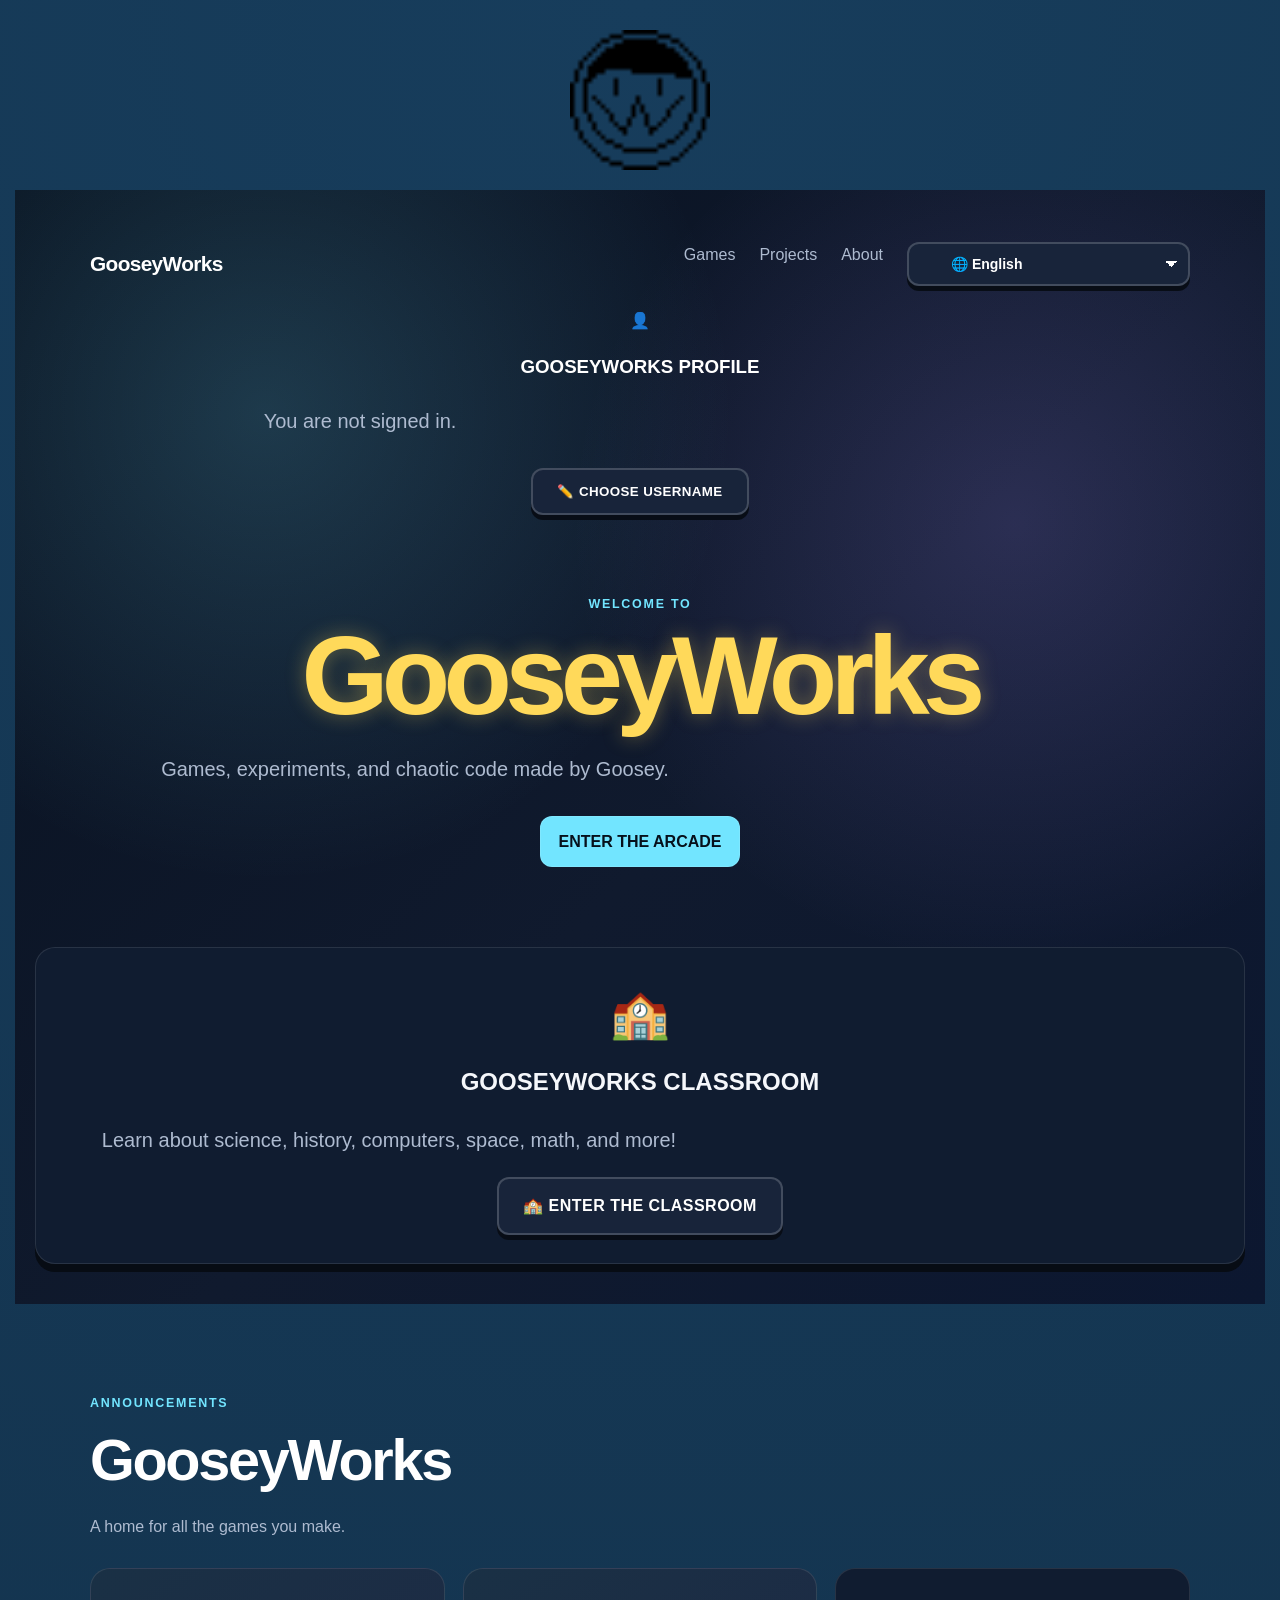
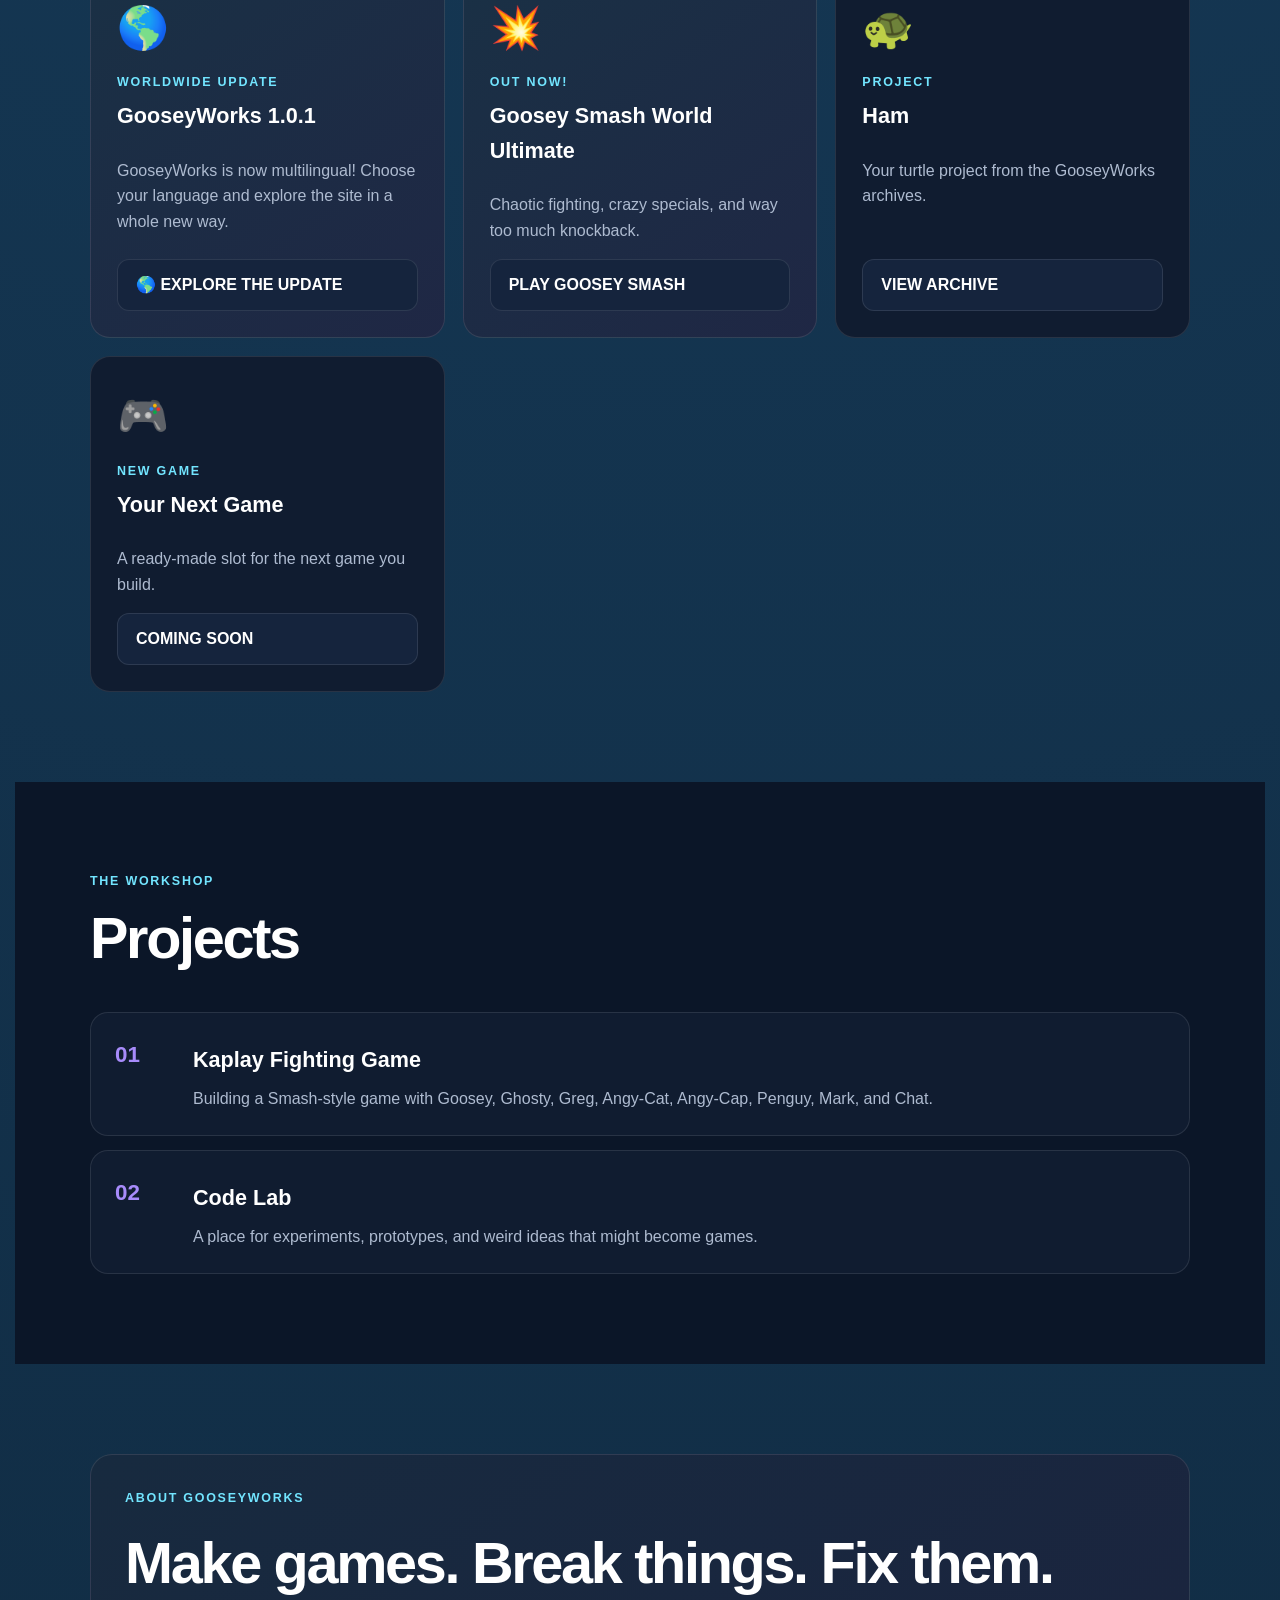
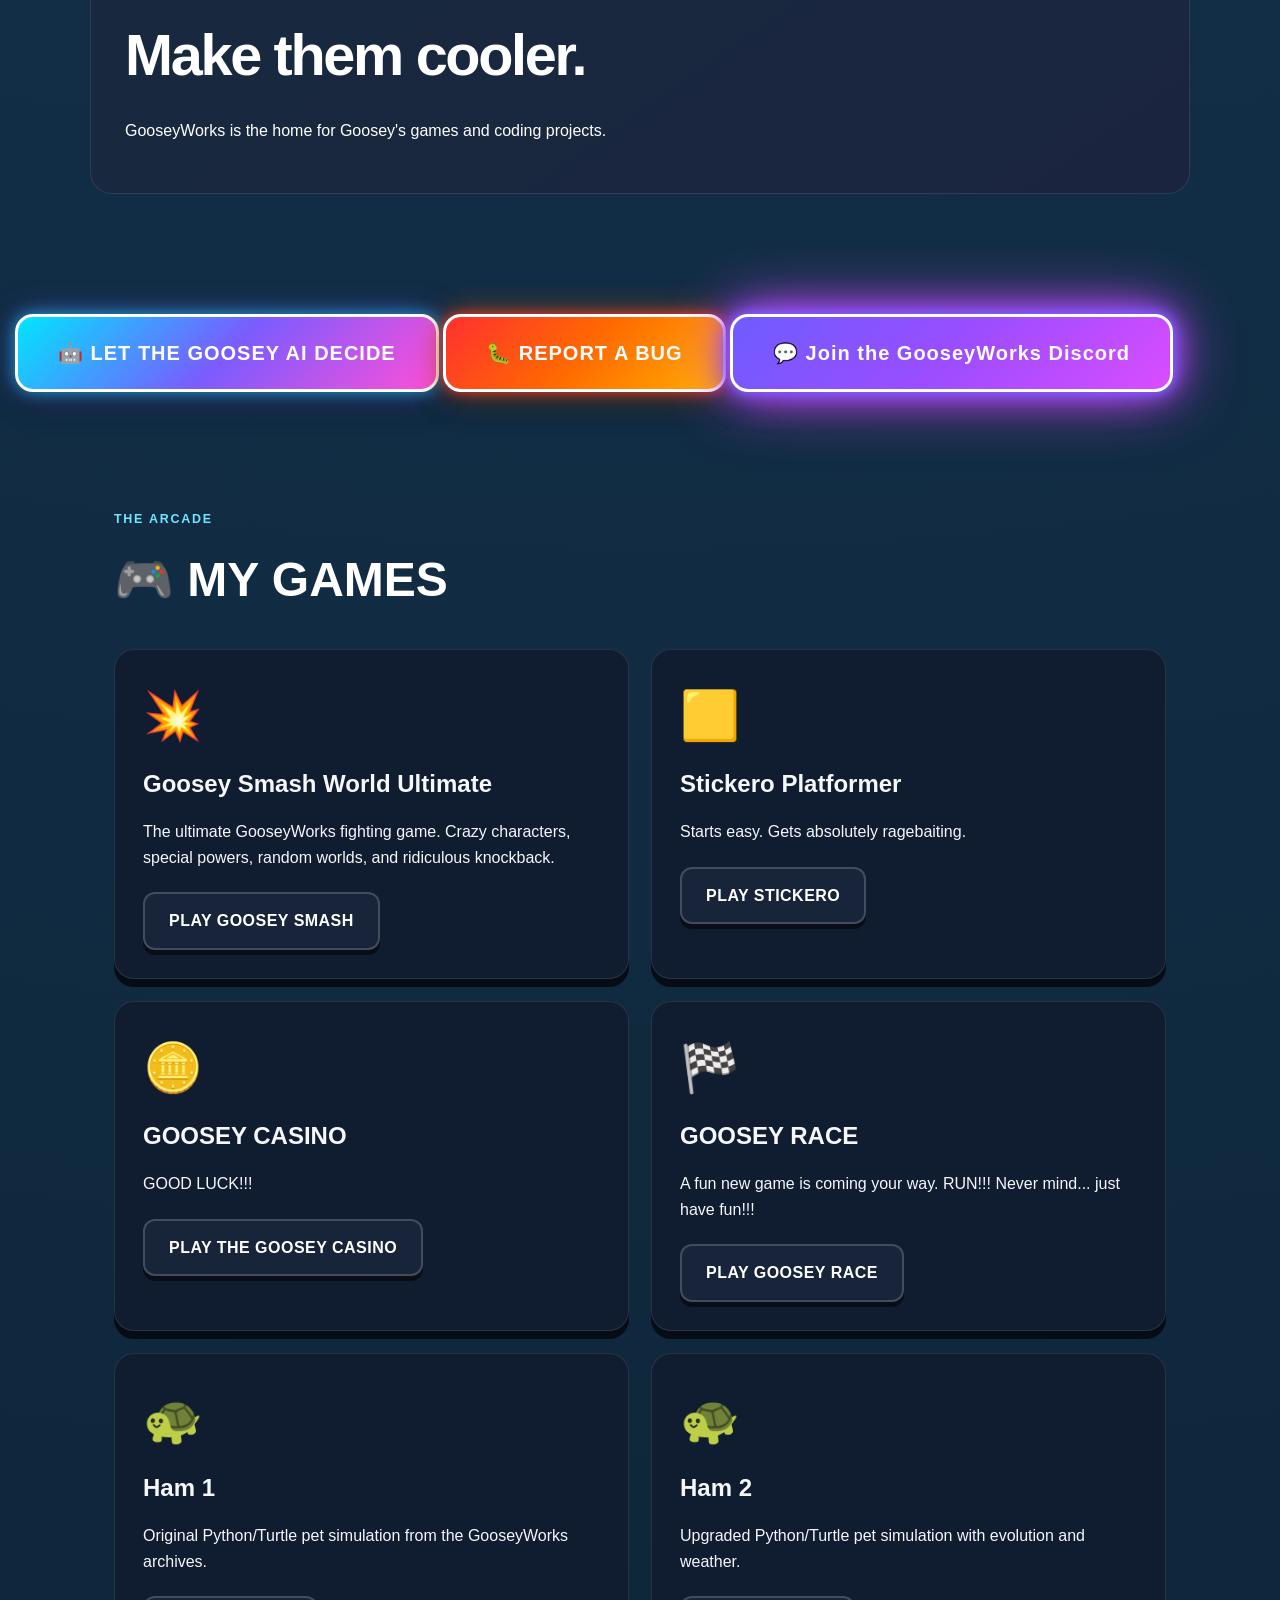
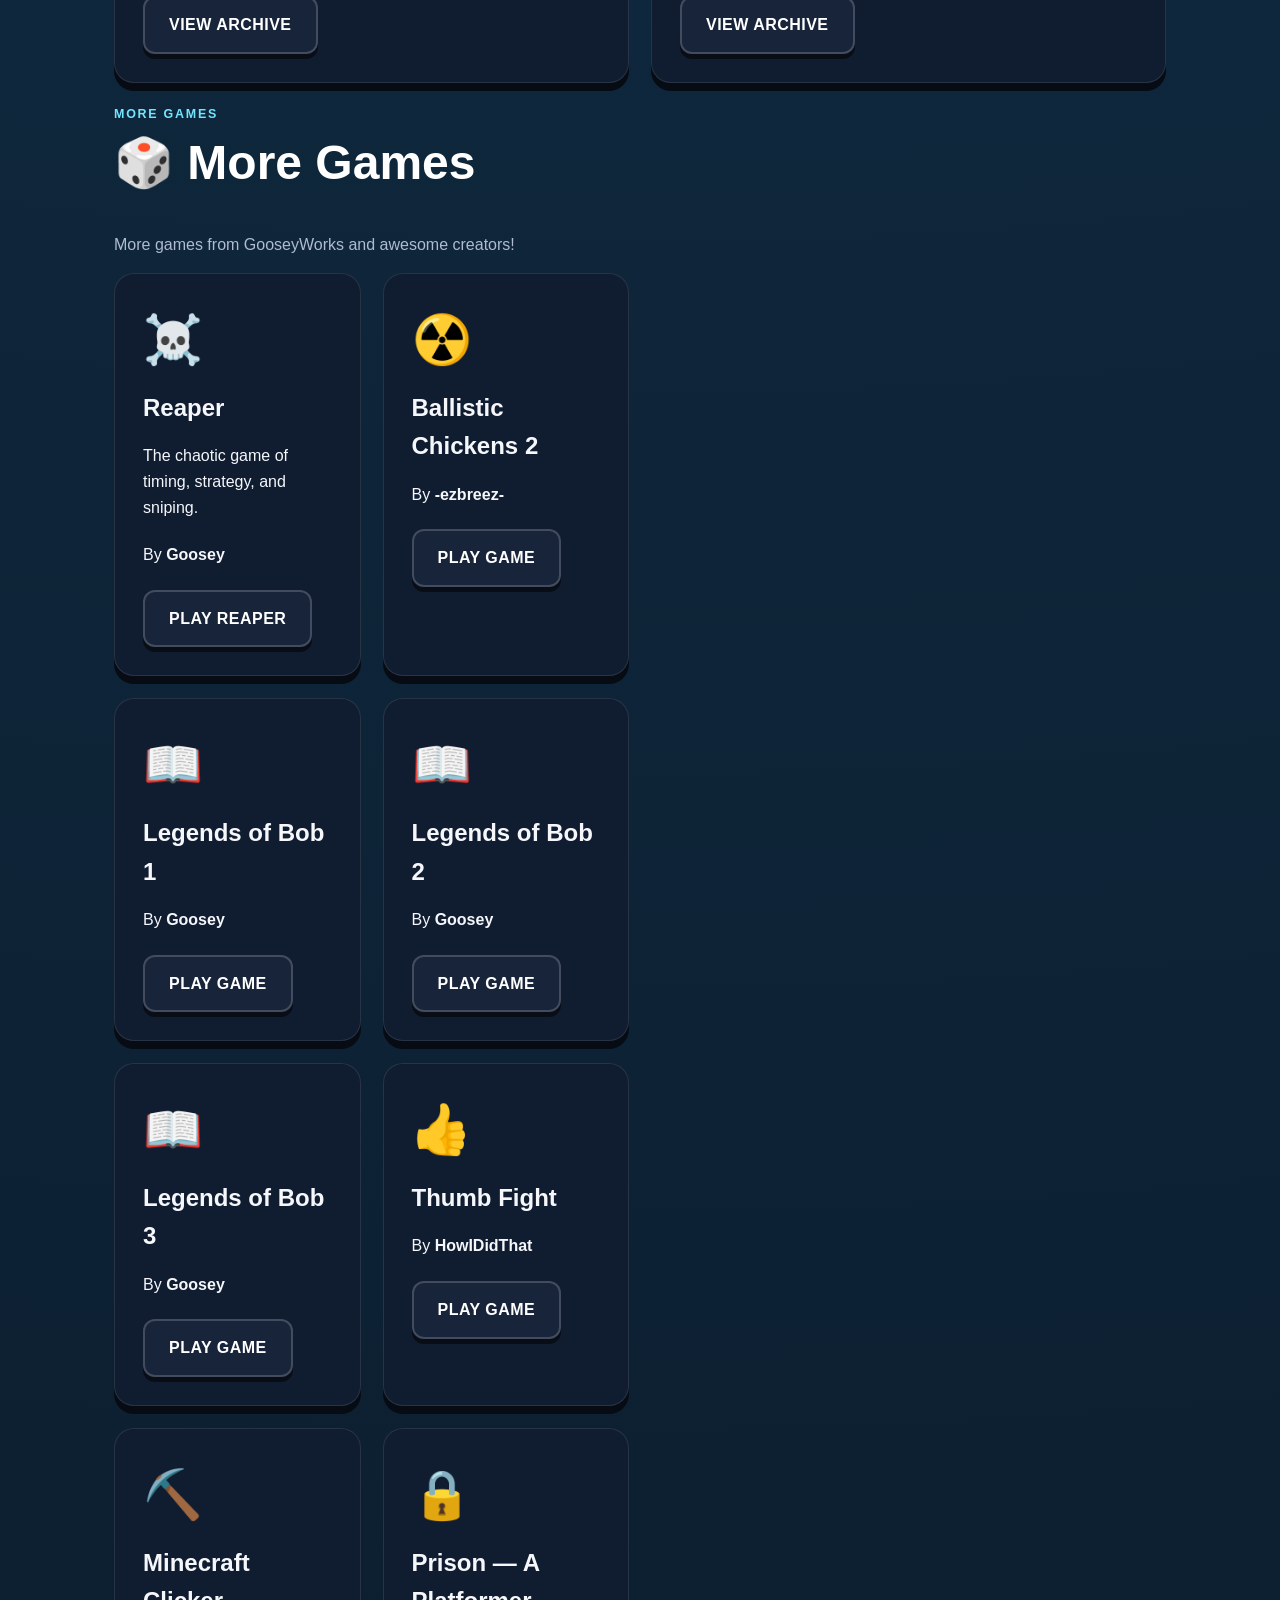
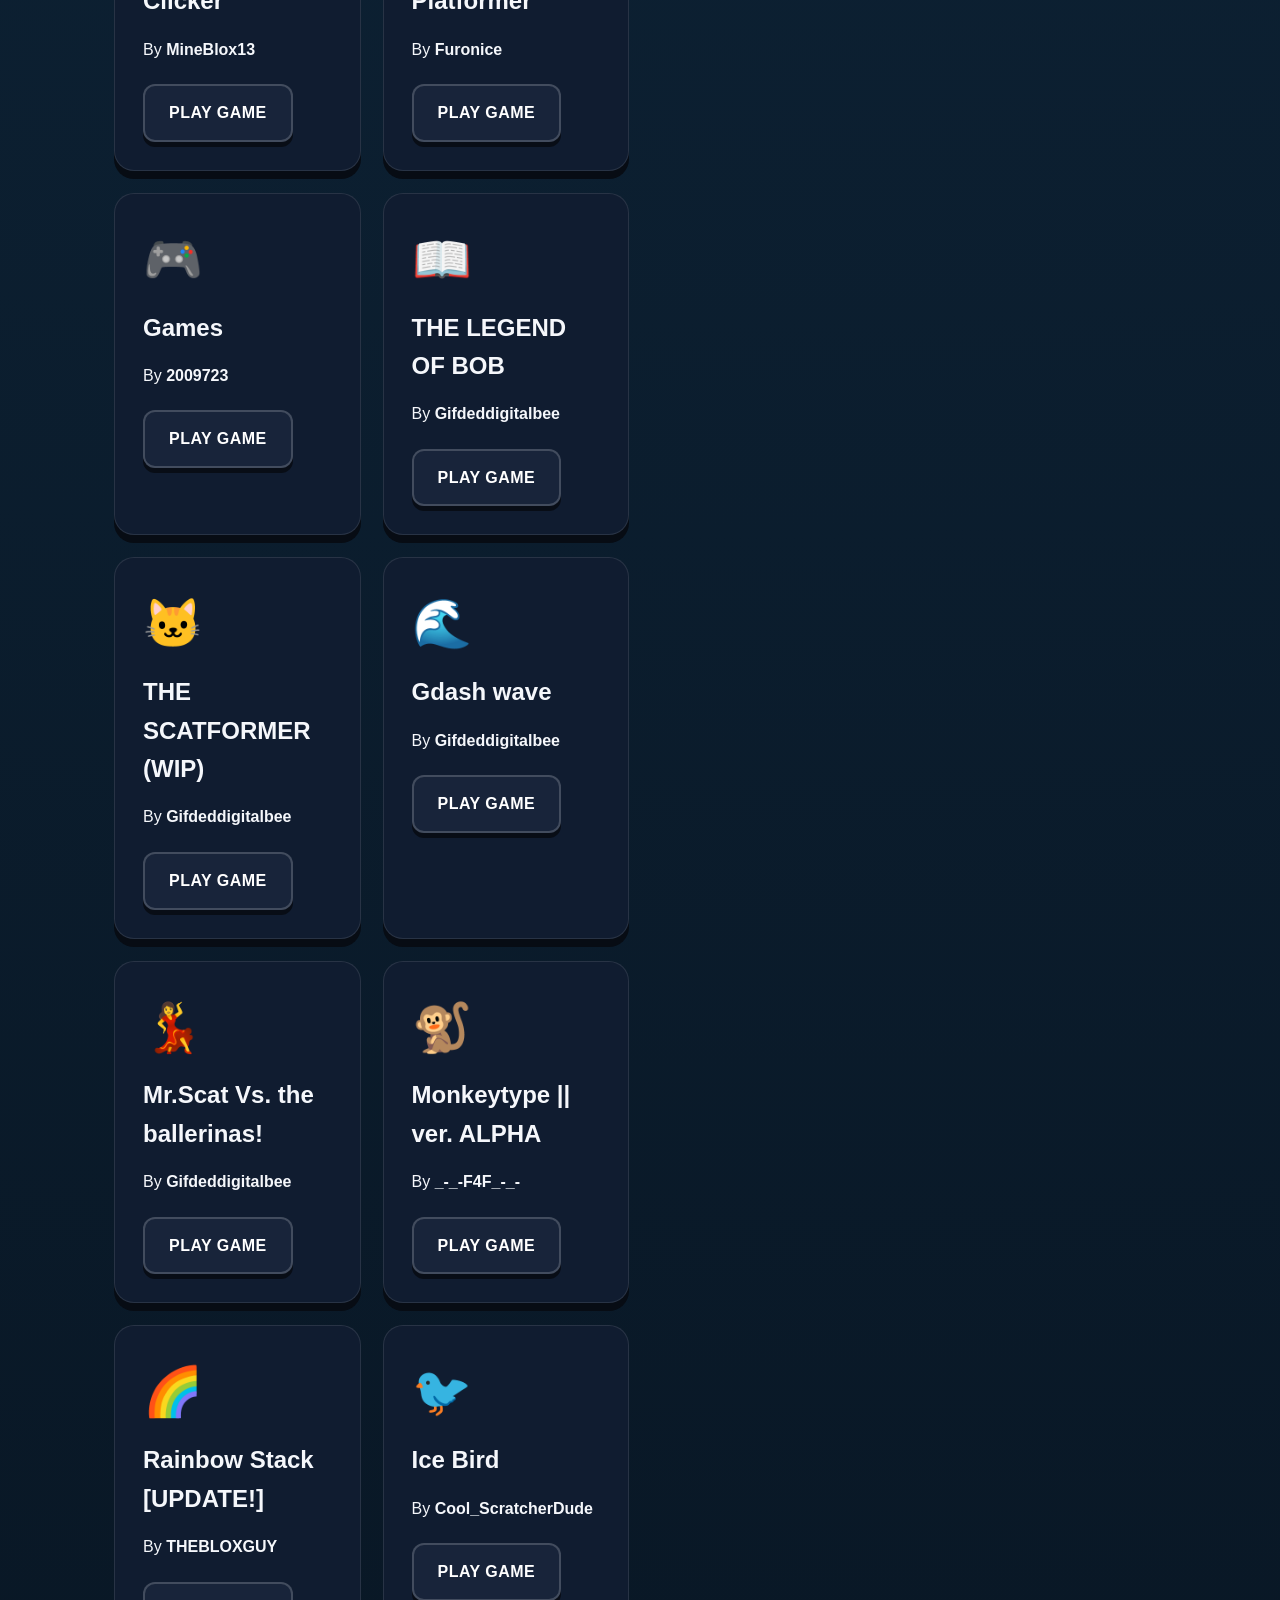
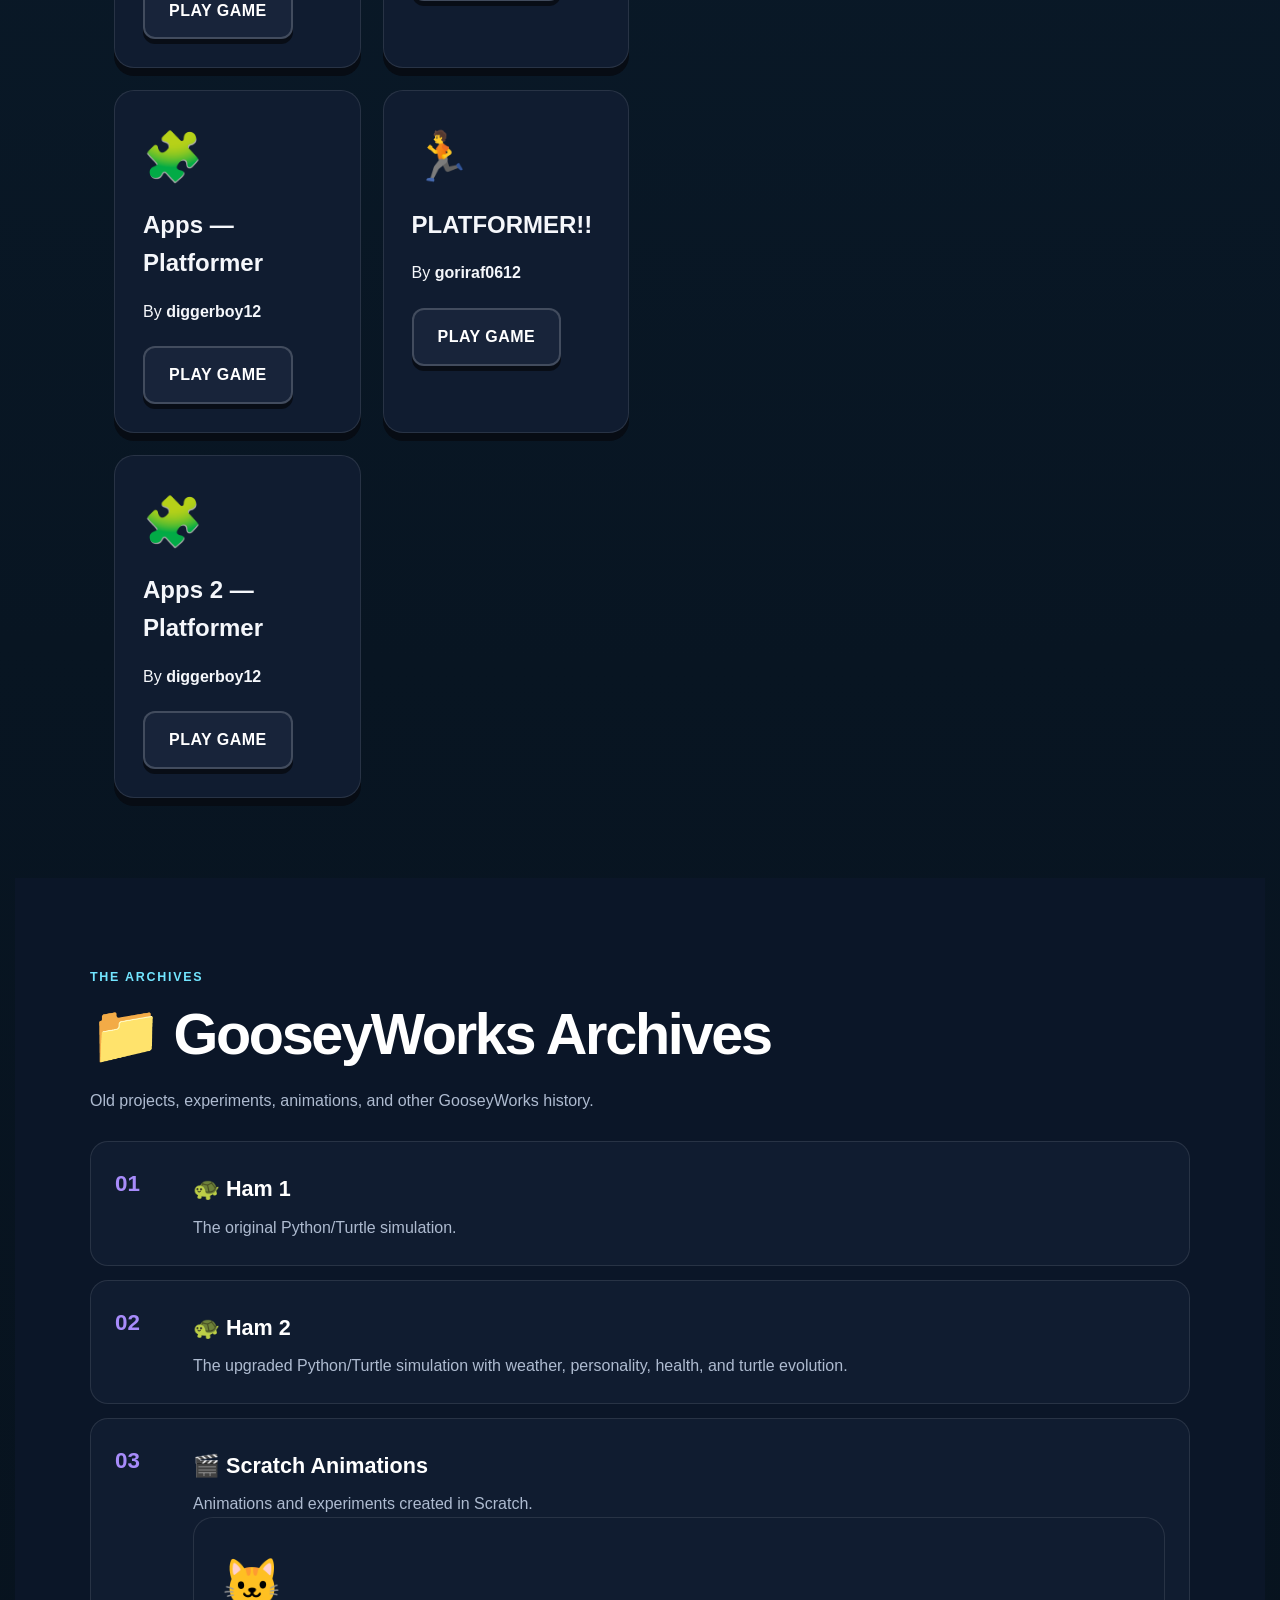
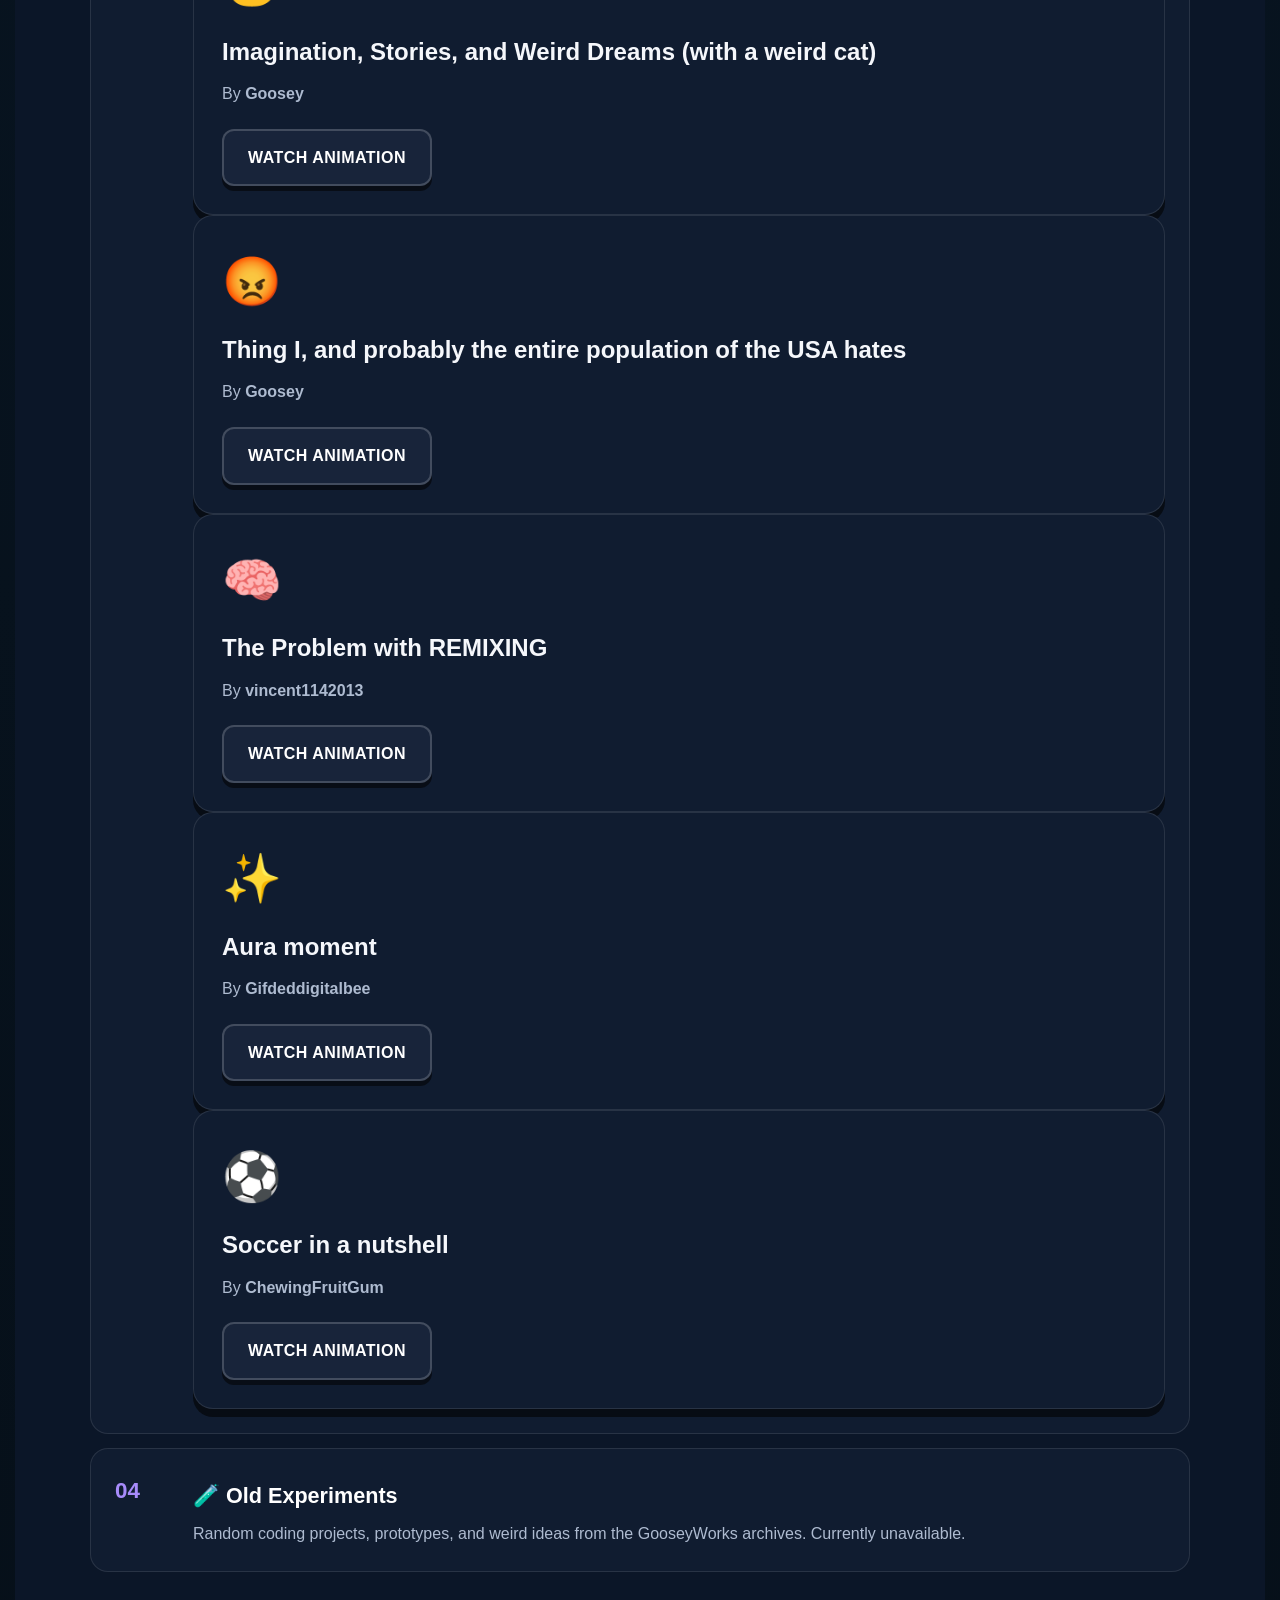
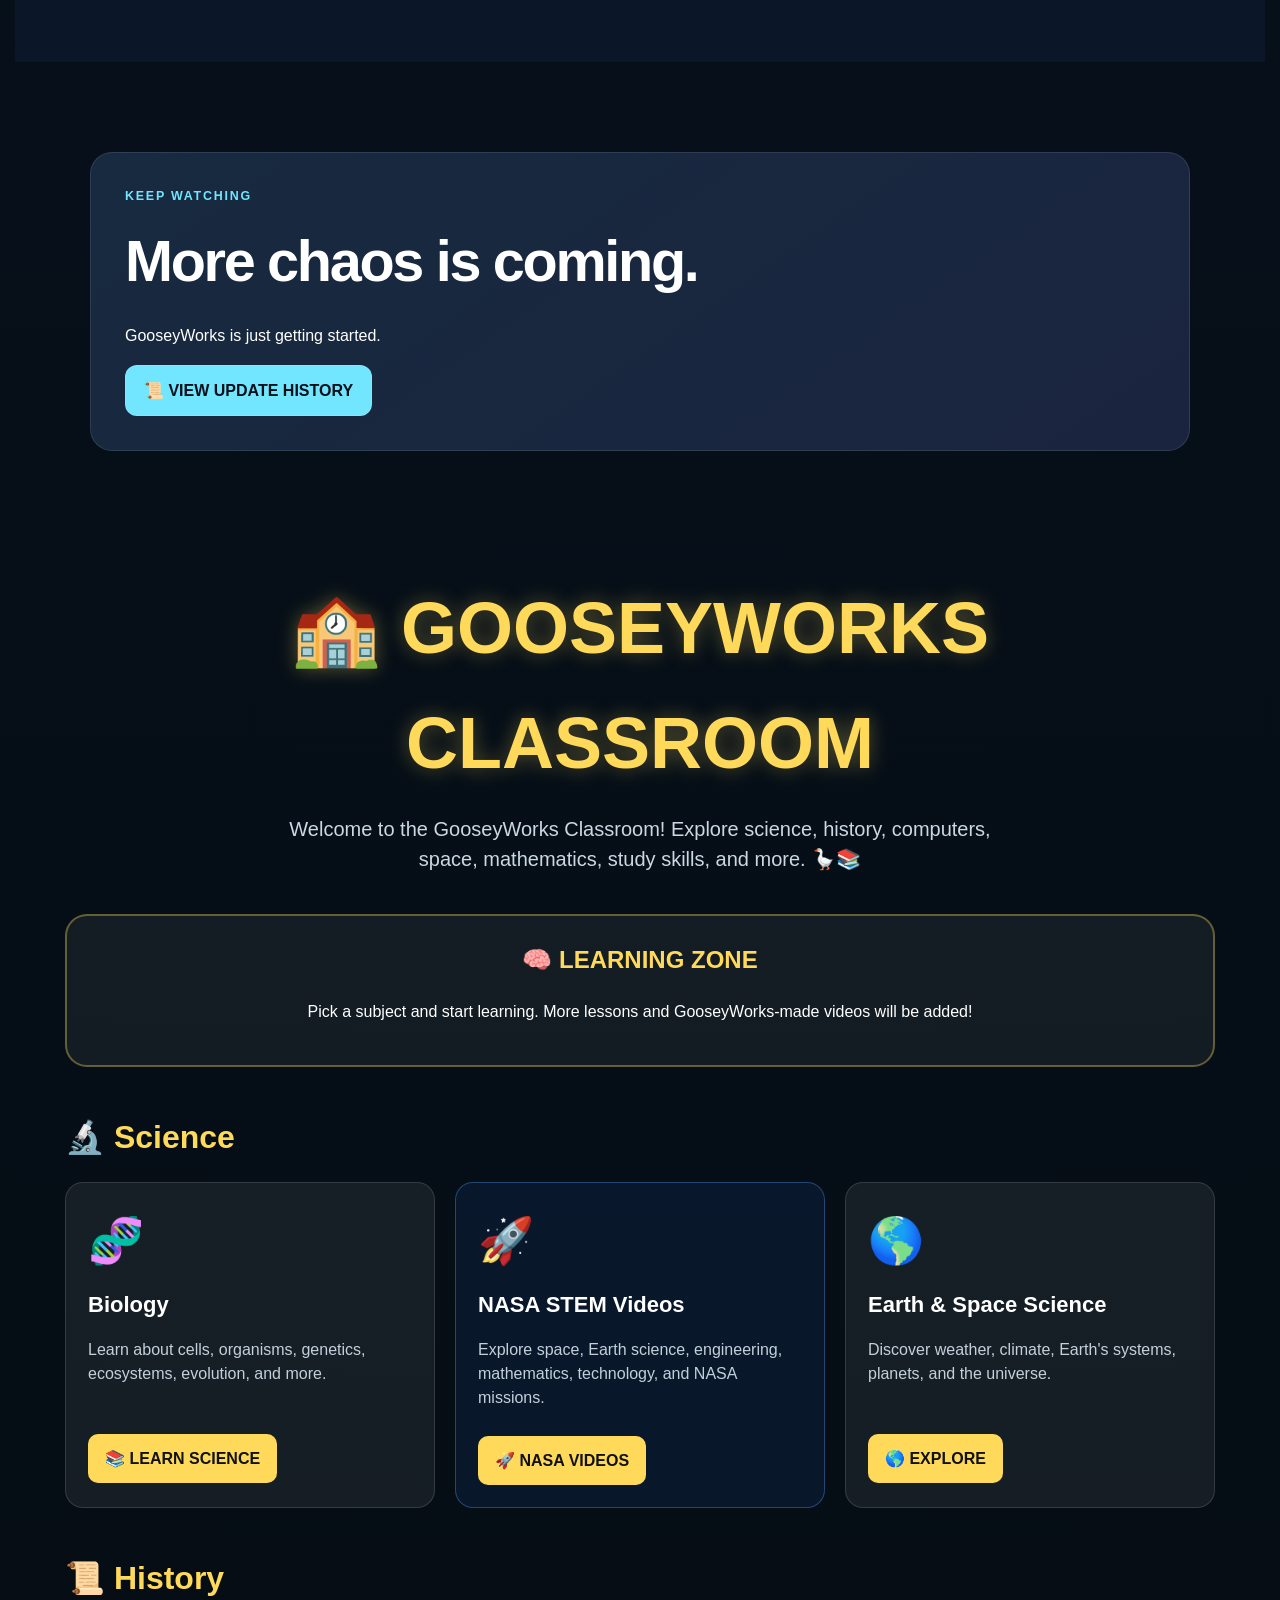
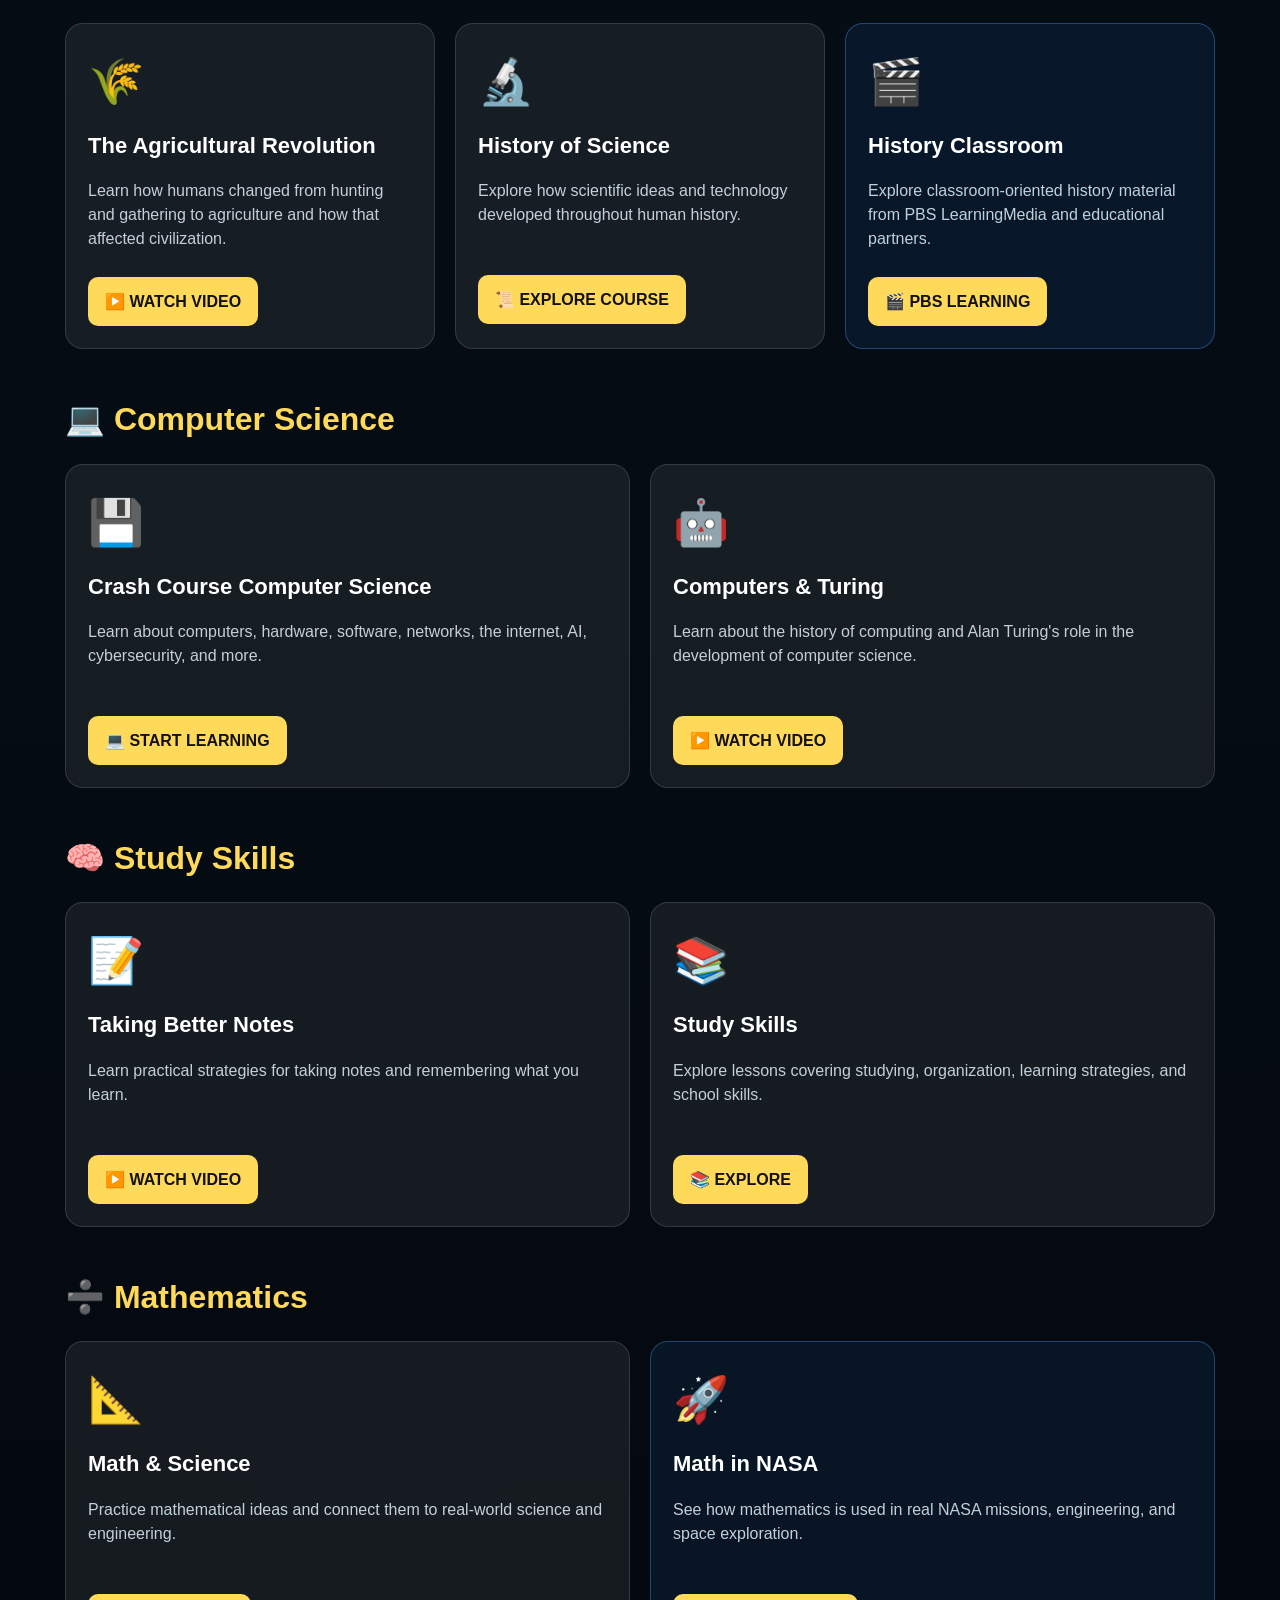
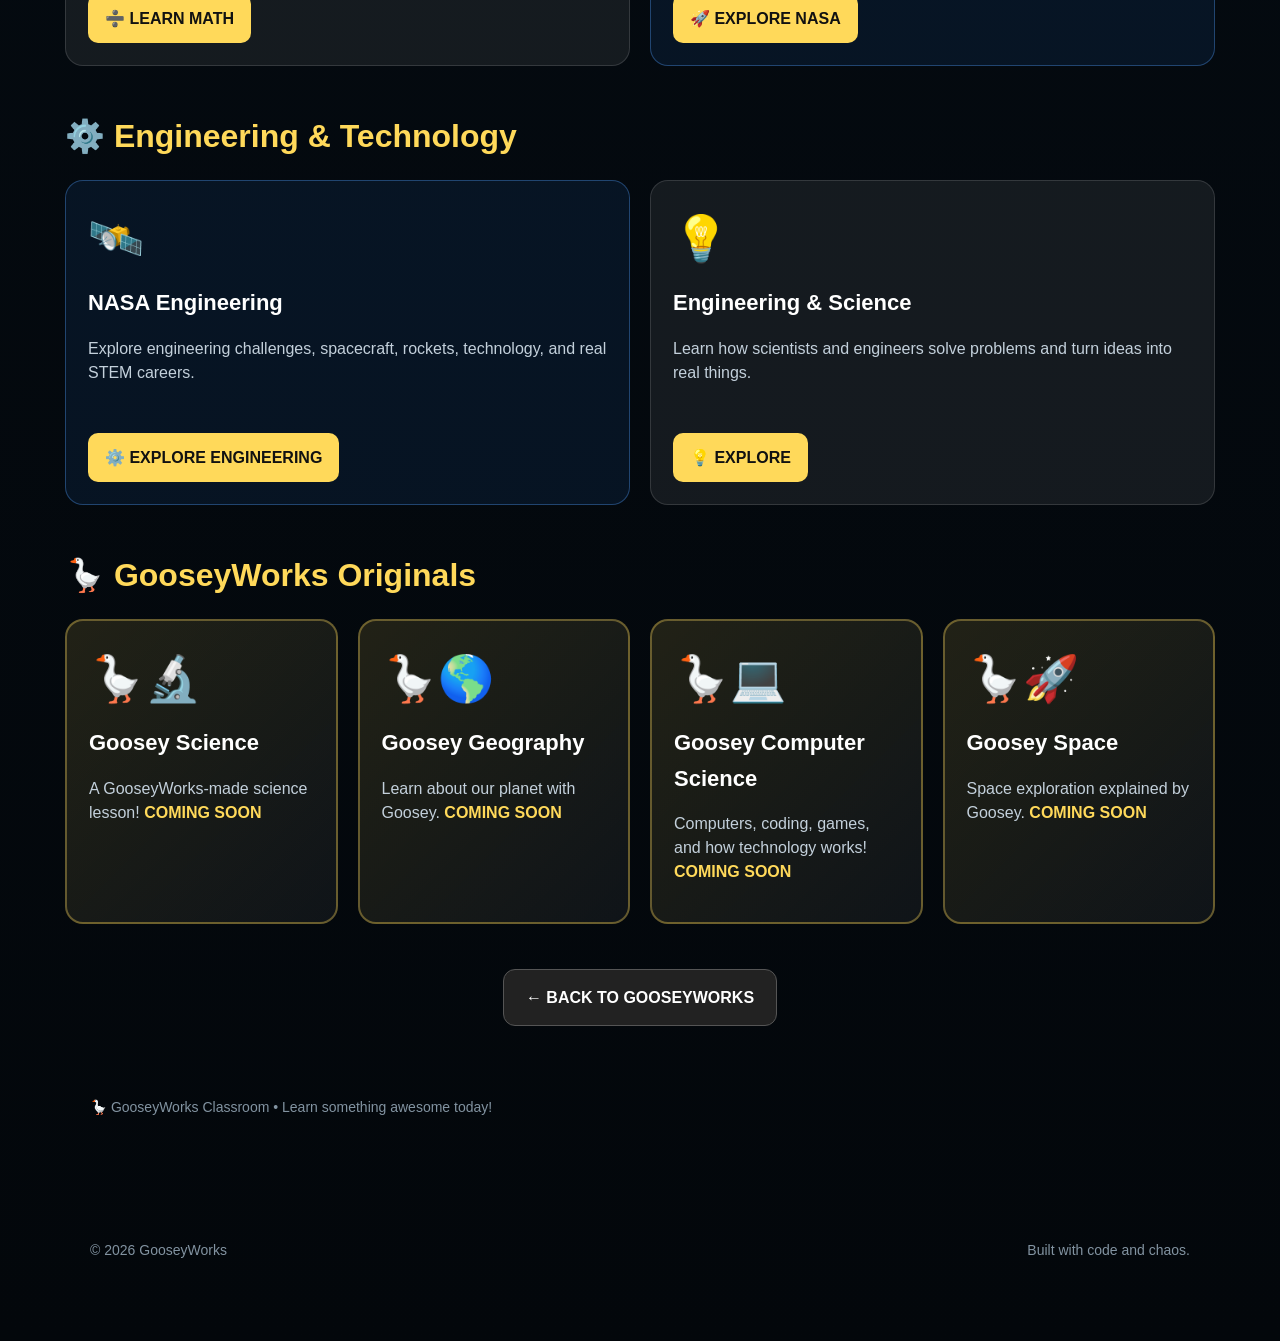
==== index.html @ 6e4bf78a "Add GooseyWorks Classroom section with resources Added a new section for 'GooseyWorks Classroom' wit" ====
<!doctype html>
<html lang="en">
<head>
  <meta charset="utf-8">
  <meta name="viewport" content="width=device-width, initial-scale=1">

  <title>GooseyWorks</title>

  <link rel="stylesheet" href="style.css">
  <link rel="icon" type="image/png" href="logo.png">
</head>

<body>

  <img
    src="logo.png"
    alt="GooseyWorks logo"
    class="site-logo"
  >

  <header class="hero">

    <nav class="nav">

      <div class="logo">GooseyWorks</div>

      <div class="nav-links">

        <a href="#arcade" data-i18n="navGames">Games</a>
        <a href="#projects" data-i18n="navProjects">Projects</a>
        <a href="#about" data-i18n="navAbout">About</a>

        <!-- LANGUAGE SELECTOR -->
        <select
          id="languageSelect"
          class="language-select"
          aria-label="Language"
        >
          <option value="en">🌐 English</option>
          <option value="es">🇪🇸 Español</option>
          <option value="fr">🇫🇷 Français</option>
          <option value="de">🇩🇪 Deutsch</option>
          <option value="nl">🇳🇱 Nederlands</option>

          <option value="zh-CN">🇨🇳 中文 — 简体中文（普通话）</option>
          <option value="zh-TW">🇹🇼 中文 — 繁體中文（國語）</option>

          <option value="yue-CN">🇨🇳 粤语 — 简体中文</option>
          <option value="yue-TW">🇭🇰 粵語 — 繁體中文</option>

          <option value="ja">🇯🇵 日本語</option>
          <option value="ko">🇰🇷 한국어</option>
        </select>

      </div>

    </nav>
<div class="profile-card">

  <div class="profile-icon">👤</div>

  <h3>GOOSEYWORKS PROFILE</h3>

  <p id="usernameDisplay">
    You are not signed in.
  </p>

  <button
    class="game-button"
    onclick="openUsernameBox()"
    id="usernameButton"
  >
    ✏️ CHOOSE USERNAME
  </button>

</div>
    <div class="hero-content">

      <div class="eyebrow" data-i18n="welcome">
        WELCOME TO
      </div>

      <h1>GooseyWorks</h1>

      <p data-i18n="heroDescription">
        Games, experiments, and chaotic code made by Goosey.
      </p>

      <a
        class="button"
        href="#arcade"
        data-i18n="enterArcade"
      >
        ENTER THE ARCADE
      </a>

    </div>
<div class="game-card">
    <div class="game-card-icon">🏫</div>
    <h3>GOOSEYWORKS CLASSROOM</h3>
    <p>
        Learn about science, history, computers, space, math, and more!
    </p>
    <a href="classroom.html" class="game-button">
        🏫 ENTER THE CLASSROOM
    </a>
</div>
  </header>


  <main>
<!-- ========================= -->

<!-- ANNOUNCEMENTS -->

<!-- ========================= -->

<section id="announcements" class="section">

  <div class="eyebrow" data-i18n="announcements">
    Announcements
  </div>

  <h2>GooseyWorks</h2>

  <p
    class="section-intro"
    data-i18n="announcementIntro"
  >
    A home for all the games you make.
  </p>

  <div class="grid">

<!-- GOOSEYWORKS 1.0.1 -->

<article class="card featured">

  <div class="icon">🌎</div>

  <div
    class="tag"
    data-i18n="update101Tag"
  >
    WORLDWIDE UPDATE
  </div>

  <h3 data-i18n="update101Title">
    GooseyWorks 1.0.1
  </h3>

  <p data-i18n="update101Description">
    GooseyWorks is now multilingual! Choose your language and explore the site in a whole new way.
  </p>

  <a
    class="card-button"
    href="#"
    data-i18n="update101Button"
  >
    🌎 EXPLORE THE UPDATE
  </a>

</article>


<!-- GOOSEY SMASH -->

<article class="card featured">

  <div class="icon">💥</div>

  <div
    class="tag"
    data-i18n="outNow"
  >
    OUT NOW!
  </div>

  <h3>
    Goosey Smash World Ultimate
  </h3>

  <p data-i18n="smashDescription">
    Chaotic fighting, crazy specials,
    and way too much knockback.
  </p>

  <a
    class="card-button"
    href="games/goosey-smash-word-ultimatee/"
    data-i18n="playGooseySmash"
  >
    PLAY GOOSEY SMASH
  </a>

</article>


<!-- HAM -->

<article class="card">

  <div class="icon">🐢</div>

  <div
    class="tag"
    data-i18n="projectTag"
  >
    PROJECT
  </div>

  <h3>Ham</h3>

  <p data-i18n="hamDescription">
    Your turtle project from the GooseyWorks archives.
  </p>

  <a
    class="card-button"
    href="#archives"
    data-i18n="viewArchive"
  >
    VIEW ARCHIVE
  </a>

</article>


<!-- NEXT GAME -->

<article class="card">

  <div class="icon">🎮</div>

  <div
    class="tag"
    data-i18n="newGame"
  >
    NEW GAME
  </div>

  <h3 data-i18n="nextGame">
    Your Next Game
  </h3>

  <p data-i18n="nextGameDescription">
    A ready-made slot for the next game you build.
  </p>

  <a
    class="card-button"
    href="#"
    data-i18n="comingSoon"
  >
    COMING SOON
  </a>

</article>
  </div>

</section>
    </section>


    <!-- ========================= -->
    <!-- PROJECTS -->
    <!-- ========================= -->

    <section id="projects" class="section alt">

      <div
        class="eyebrow"
        data-i18n="workshop"
      >
        THE WORKSHOP
      </div>

      <h2 data-i18n="projectsTitle">
        Projects
      </h2>


      <div class="project-list">


        <div class="project">

          <div class="number">01</div>

          <div>

            <h3 data-i18n="kaplayTitle">
              Kaplay Fighting Game
            </h3>

            <p data-i18n="kaplayDescription">
              Building a Smash-style game with Goosey,
              Ghosty, Greg, Angy-Cat, Angy-Cap, Penguy,
              Mark, and Chat.
            </p>

          </div>

        </div>


        <div class="project">

          <div class="number">02</div>

          <div>

            <h3 data-i18n="codeLab">
              Code Lab
            </h3>

            <p data-i18n="codeLabDescription">
              A place for experiments, prototypes,
              and weird ideas that might become games.
            </p>

          </div>

        </div>


      </div>

    </section>


    <!-- ========================= -->
    <!-- ABOUT -->
    <!-- ========================= -->

    <section id="about" class="section">

      <div class="about-box">

        <div
          class="eyebrow"
          data-i18n="aboutGooseyworks"
        >
          ABOUT GOOSEYWORKS
        </div>

        <h2 data-i18n="aboutTitle">
          Make games. Break things.
          Fix them. Make them cooler.
        </h2>

        <p data-i18n="aboutDescription">
          GooseyWorks is the home for Goosey's
          games and coding projects.
        </p>

      </div>

    </section>


    <!-- ========================= -->
    <!-- GOOSEY AI -->
    <!-- ========================= -->

    <a
      href="ai-game-decider.html"
      class="ai-button"
      data-i18n="aiButton"
    >
      🤖 LET THE GOOSEY AI DECIDE
    </a>
    <!-- ========================= -->
    <!-- BUG REPORT -->
    <!-- ========================= -->

    <a
      href="bug-report.html"
      class="bug-button"
      data-i18n="reportBug"
    >
      🐛 REPORT A BUG
    </a>
<a
    href="https://discord.gg/WaKRTxxuV"
    target="_blank"
    rel="noopener noreferrer"
    class="discord-button"
>
    💬 Join the GooseyWorks Discord
</a>
    <!-- ========================= -->
    <!-- ARCADE -->
    <!-- ========================= -->

    <section
      id="arcade"
      class="games-section"
    >

      <p
        class="eyebrow"
        data-i18n="arcade"
      >
        THE ARCADE
      </p>

      <h2 data-i18n="myGames">
        🎮 MY GAMES
      </h2>


      <div class="games-grid">


        <!-- GOOSEY SMASH -->

        <div class="game-card">

          <div class="game-card-icon">💥</div>

          <h3>
            Goosey Smash World Ultimate
          </h3>

          <p data-i18n="smashFullDescription">
            The ultimate GooseyWorks fighting game.
            Crazy characters, special powers, random worlds,
            and ridiculous knockback.
          </p>

          <a
            href="games/goosey-smash-word-ultimatee/"
            class="game-button"
            data-i18n="playGooseySmash"
          >
            PLAY GOOSEY SMASH
          </a>

        </div>


        <!-- STICKERO -->

        <div class="game-card">

          <div class="game-card-icon">🟨</div>

          <h3>
            Stickero Platformer
          </h3>

          <p data-i18n="stickeroDescription">
            Starts easy. Gets absolutely ragebaiting.
          </p>

          <a
            href="games/stickero/"
            class="game-button"
            data-i18n="playStickero"
          >
            PLAY STICKERO
          </a>

        </div>


        <!-- GOOSEY SMASH -->

        <div class="game-card">

          <div class="game-card-icon">🪙</div>

          <h3>
            GOOSEY CASINO
          </h3>

          <p data-i18n="goodLuck">
            GOOD LUCK!!!
          </p>

          <a
            href="goosey-casino.html"
            class="game-button"
            data-i18n="playGooseyCasino"
          >
            PLAY THE GOOSEY CASINO
          </a>

        </div>
<div class="game-card">

  <div class="game-card-icon">🏁</div>

  <h3>
    GOOSEY RACE
  </h3>

  <p data-i18n="gooseyRaceDescription">
    A fun new game is coming your way. RUN!!! Never mind... just have fun!!!
  </p>

  <a
    href="goosey-race.html"
    class="game-button"
    data-i18n="playGooseyRace"
  >
    PLAY GOOSEY RACE
  </a>

</div>
        <!-- HAM 1 -->

        <div class="game-card">

          <div class="game-card-icon">🐢</div>

          <h3>Ham 1</h3>

          <p data-i18n="ham1Description">
            Original Python/Turtle pet simulation
            from the GooseyWorks archives.
          </p>

          <a
            href="#archives"
            class="game-button"
            data-i18n="viewArchive"
          >
            VIEW ARCHIVE
          </a>

        </div>


        <!-- HAM 2 -->

        <div class="game-card">

          <div class="game-card-icon">🐢</div>

          <h3>Ham 2</h3>

          <p data-i18n="ham2Description">
            Upgraded Python/Turtle pet simulation
            with evolution and weather.
          </p>

          <a
            href="#archives"
            class="game-button"
            data-i18n="viewArchive"
          >
            VIEW ARCHIVE
          </a>

        </div>


        <!-- ========================= -->
        <!-- MORE GAMES -->
        <!-- ========================= -->

        <div class="more-games">

          <div
            class="eyebrow"
            data-i18n="moreGamesEyebrow"
          >
            MORE GAMES
          </div>

          <h2 data-i18n="moreGamesTitle">
            🎲 More Games
          </h2>

          <p
            class="section-intro"
            data-i18n="moreGamesDescription"
          >
            More games from GooseyWorks and awesome creators!
          </p>


          <div class="games-grid">


            <!-- REAPER -->

            <div class="game-card">

              <div class="game-card-icon">☠️</div>

              <h3>Reaper</h3>

              <p data-i18n="reaperDescription">
                The chaotic game of timing,
                strategy, and sniping.
              </p>

              <p>
                <span data-i18n="by">By</span>
                <strong>Goosey</strong>
              </p>

              <a
                href="https://artofproblemsolving.com/reaper"
                class="game-button"
                target="_blank"
                rel="noopener noreferrer"
                data-i18n="playReaper"
              >
                PLAY REAPER
              </a>

            </div>


            <!-- BALLISTIC CHICKENS 2 -->

            <div class="game-card">

              <div class="game-card-icon">☢️</div>

              <h3>Ballistic Chickens 2</h3>

              <p>
                <span data-i18n="by">By</span>
                <strong>-ezbreez-</strong>
              </p>

              <a
                href="https://scratch.mit.edu/projects/969222313"
                class="game-button"
                target="_blank"
                rel="noopener noreferrer"
                data-i18n="playGame"
              >
                PLAY GAME
              </a>

            </div>


            <!-- LEGENDS OF BOB 1 -->

            <div class="game-card">

              <div class="game-card-icon">📖</div>

              <h3>Legends of Bob 1</h3>

              <p>
                <span data-i18n="by">By</span>
                <strong>Goosey</strong>
              </p>

              <a
                href="https://scratch.mit.edu/projects/1314746023/"
                class="game-button"
                target="_blank"
                rel="noopener noreferrer"
                data-i18n="playGame"
              >
                PLAY GAME
              </a>

            </div>


            <!-- LEGENDS OF BOB 2 -->

            <div class="game-card">

              <div class="game-card-icon">📖</div>

              <h3>Legends of Bob 2</h3>

              <p>
                <span data-i18n="by">By</span>
                <strong>Goosey</strong>
              </p>

              <a
                href="https://scratch.mit.edu/projects/1330134065/"
                class="game-button"
                target="_blank"
                rel="noopener noreferrer"
                data-i18n="playGame"
              >
                PLAY GAME
              </a>

            </div>


            <!-- LEGENDS OF BOB 3 -->

            <div class="game-card">

              <div class="game-card-icon">📖</div>

              <h3>Legends of Bob 3</h3>

              <p>
                <span data-i18n="by">By</span>
                <strong>Goosey</strong>
              </p>

              <a
                href="https://scratch.mit.edu/projects/1330191852/"
                class="game-button"
                target="_blank"
                rel="noopener noreferrer"
                data-i18n="playGame"
              >
                PLAY GAME
              </a>

            </div>


            <!-- THUMB FIGHT -->

            <div class="game-card">

              <div class="game-card-icon">👍</div>

              <h3>Thumb Fight</h3>

              <p>
                <span data-i18n="by">By</span>
                <strong>HowIDidThat</strong>
              </p>

              <a
                href="https://scratch.mit.edu/projects/1366892438"
                class="game-button"
                target="_blank"
                rel="noopener noreferrer"
                data-i18n="playGame"
              >
                PLAY GAME
              </a>

            </div>


            <!-- MINECRAFT CLICKER -->

            <div class="game-card">

              <div class="game-card-icon">⛏️</div>

              <h3>Minecraft Clicker</h3>

              <p>
                <span data-i18n="by">By</span>
                <strong>MineBlox13</strong>
              </p>

              <a
                href="https://scratch.mit.edu/projects/21610188"
                class="game-button"
                target="_blank"
                rel="noopener noreferrer"
                data-i18n="playGame"
              >
                PLAY GAME
              </a>

            </div>


            <!-- PRISON -->

            <div class="game-card">

              <div class="game-card-icon">🔒</div>

              <h3>Prison — A Platformer</h3>

              <p>
                <span data-i18n="by">By</span>
                <strong>Furonice</strong>
              </p>

              <a
                href="https://scratch.mit.edu/projects/1351042859/"
                class="game-button"
                target="_blank"
                rel="noopener noreferrer"
                data-i18n="playGame"
              >
                PLAY GAME
              </a>

            </div>


            <!-- GAMES -->

            <div class="game-card">

              <div class="game-card-icon">🎮</div>

              <h3>Games</h3>

              <p>
                <span data-i18n="by">By</span>
                <strong>2009723</strong>
              </p>

              <a
                href="https://scratch.mit.edu/projects/153271852/"
                class="game-button"
                target="_blank"
                rel="noopener noreferrer"
                data-i18n="playGame"
              >
                PLAY GAME
              </a>

            </div>


            <!-- THE LEGEND OF BOB -->

            <div class="game-card">

              <div class="game-card-icon">📖</div>

              <h3>THE LEGEND OF BOB</h3>

              <p>
                <span data-i18n="by">By</span>
                <strong>Gifdeddigitalbee</strong>
              </p>

              <a
                href="https://scratch.mit.edu/projects/1313802609/"
                class="game-button"
                target="_blank"
                rel="noopener noreferrer"
                data-i18n="playGame"
              >
                PLAY GAME
              </a>

            </div>


            <!-- THE SCATFORMER -->

            <div class="game-card">

              <div class="game-card-icon">🐱</div>

              <h3>THE SCATFORMER (WIP)</h3>

              <p>
                <span data-i18n="by">By</span>
                <strong>Gifdeddigitalbee</strong>
              </p>

              <a
                href="https://scratch.mit.edu/projects/1291443111/"
                class="game-button"
                target="_blank"
                rel="noopener noreferrer"
                data-i18n="playGame"
              >
                PLAY GAME
              </a>

            </div>


            <!-- GDASH WAVE -->

            <div class="game-card">

              <div class="game-card-icon">🌊</div>

              <h3>Gdash wave</h3>

              <p>
                <span data-i18n="by">By</span>
                <strong>Gifdeddigitalbee</strong>
              </p>

              <a
                href="https://scratch.mit.edu/projects/1290977606/"
                class="game-button"
                target="_blank"
                rel="noopener noreferrer"
                data-i18n="playGame"
              >
                PLAY GAME
              </a>

            </div>


            <!-- MR SCAT -->

            <div class="game-card">

              <div class="game-card-icon">💃</div>

              <h3>Mr.Scat Vs. the ballerinas!</h3>

              <p>
                <span data-i18n="by">By</span>
                <strong>Gifdeddigitalbee</strong>
              </p>

              <a
                href="https://scratch.mit.edu/projects/1289963235/"
                class="game-button"
                target="_blank"
                rel="noopener noreferrer"
                data-i18n="playGame"
              >
                PLAY GAME
              </a>

            </div>


            <!-- MONKEYTYPE -->

            <div class="game-card">

              <div class="game-card-icon">🐒</div>

              <h3>Monkeytype || ver. ALPHA</h3>

              <p>
                <span data-i18n="by">By</span>
                <strong>_-_-F4F_-_-</strong>
              </p>

              <a
                href="https://scratch.mit.edu/projects/1367797117/"
                class="game-button"
                target="_blank"
                rel="noopener noreferrer"
                data-i18n="playGame"
              >
                PLAY GAME
              </a>

            </div>


            <!-- RAINBOW STACK -->

            <div class="game-card">

              <div class="game-card-icon">🌈</div>

              <h3>Rainbow Stack [UPDATE!]</h3>

              <p>
                <span data-i18n="by">By</span>
                <strong>THEBLOXGUY</strong>
              </p>

              <a
                href="https://scratch.mit.edu/projects/1067960461/"
                class="game-button"
                target="_blank"
                rel="noopener noreferrer"
                data-i18n="playGame"
              >
                PLAY GAME
              </a>

            </div>


            <!-- ICE BIRD -->

            <div class="game-card">

              <div class="game-card-icon">🐦</div>

              <h3>Ice Bird</h3>

              <p>
                <span data-i18n="by">By</span>
                <strong>Cool_ScratcherDude</strong>
              </p>

              <a
                href="https://scratch.mit.edu/projects/1012918268/"
                class="game-button"
                target="_blank"
                rel="noopener noreferrer"
                data-i18n="playGame"
              >
                PLAY GAME
              </a>

            </div>


            <!-- APPS PLATFORMER -->

            <div class="game-card">

              <div class="game-card-icon">🧩</div>

              <h3>Apps — Platformer</h3>

              <p>
                <span data-i18n="by">By</span>
                <strong>diggerboy12</strong>
              </p>

              <a
                href="https://scratch.mit.edu/projects/335935823/"
                class="game-button"
                target="_blank"
                rel="noopener noreferrer"
                data-i18n="playGame"
              >
                PLAY GAME
              </a>

            </div>


            <!-- PLATFORMER -->

            <div class="game-card">

              <div class="game-card-icon">🏃</div>

              <h3>PLATFORMER!!</h3>

              <p>
                <span data-i18n="by">By</span>
                <strong>goriraf0612</strong>
              </p>

              <a
                href="https://scratch.mit.edu/projects/853110869/"
                class="game-button"
                target="_blank"
                rel="noopener noreferrer"
                data-i18n="playGame"
              >
                PLAY GAME
              </a>

            </div>


            <!-- APPS 2 -->

            <div class="game-card">

              <div class="game-card-icon">🧩</div>

              <h3>Apps 2 — Platformer</h3>

              <p>
                <span data-i18n="by">By</span>
                <strong>diggerboy12</strong>
              </p>

              <a
                href="https://scratch.mit.edu/projects/429827250/"
                class="game-button"
                target="_blank"
                rel="noopener noreferrer"
                data-i18n="playGame"
              >
                PLAY GAME
              </a>

            </div>


          </div>

        </div>

      </div>

    </section>


    <!-- ========================= -->
    <!-- ARCHIVES -->
    <!-- ========================= -->

    <section
      id="archives"
      class="section alt"
    >

      <div
        class="eyebrow"
        data-i18n="archives"
      >
        THE ARCHIVES
      </div>

      <h2 data-i18n="archivesTitle">
        📁 GooseyWorks Archives
      </h2>

      <p
        class="section-intro"
        data-i18n="archivesDescription"
      >
        Old projects, experiments, animations,
        and other GooseyWorks history.
      </p>


      <div class="project-list">


        <!-- HAM 1 -->

        <a
          href="archives/ham1/index.html"
          class="project archive-project"
        >

          <div class="number">01</div>

          <div>

            <h3>🐢 Ham 1</h3>

            <p data-i18n="archiveHam1">
              The original Python/Turtle simulation.
            </p>

          </div>

        </a>


        <!-- HAM 2 -->

        <a
          href="archives/ham2/index.html"
          class="project archive-project"
        >

          <div class="number">02</div>

          <div>

            <h3>🐢 Ham 2</h3>

            <p data-i18n="archiveHam2">
              The upgraded Python/Turtle simulation
              with weather, personality, health,
              and turtle evolution.
            </p>

          </div>

        </a>


        <!-- SCRATCH ANIMATIONS -->

        <div class="project">

          <div class="number">03</div>

          <div>

            <h3 data-i18n="scratchAnimations">
              🎬 Scratch Animations
            </h3>

            <p data-i18n="scratchAnimationsDescription">
              Animations and experiments created in Scratch.
            </p>


            <div class="archive-games">


              <!-- IMAGINATION -->

              <div class="game-card">

                <div class="game-card-icon">🐱</div>

                <h3>
                  Imagination, Stories, and Weird Dreams
                  (with a weird cat)
                </h3>

                <p>
                  <span data-i18n="by">By</span>
                  <strong>Goosey</strong>
                </p>

                <a
                  href="https://scratch.mit.edu/projects/1331407830"
                  class="game-button"
                  target="_blank"
                  rel="noopener noreferrer"
                  data-i18n="watchAnimation"
                >
                  WATCH ANIMATION
                </a>

              </div>


              <!-- THING I HATE -->

              <div class="game-card">

                <div class="game-card-icon">😡</div>

                <h3>
                  Thing I, and probably the entire
                  population of the USA hates
                </h3>

                <p>
                  <span data-i18n="by">By</span>
                  <strong>Goosey</strong>
                </p>

                <a
                  href="https://scratch.mit.edu/projects/1330515370/"
                  class="game-button"
                  target="_blank"
                  rel="noopener noreferrer"
                  data-i18n="watchAnimation"
                >
                  WATCH ANIMATION
                </a>

              </div>


              <!-- PROBLEM WITH REMIXING -->

              <div class="game-card">

                <div class="game-card-icon">🧠</div>

                <h3>
                  The Problem with REMIXING
                </h3>

                <p>
                  <span data-i18n="by">By</span>
                  <strong>vincent1142013</strong>
                </p>

                <a
                  href="https://scratch.mit.edu/projects/1351011063/"
                  class="game-button"
                  target="_blank"
                  rel="noopener noreferrer"
                  data-i18n="watchAnimation"
                >
                  WATCH ANIMATION
                </a>

              </div>


              <!-- AURA MOMENT -->

              <div class="game-card">

                <div class="game-card-icon">✨</div>

                <h3>Aura moment</h3>

                <p>
                  <span data-i18n="by">By</span>
                  <strong>Gifdeddigitalbee</strong>
                </p>

                <a
                  href="https://scratch.mit.edu/projects/1046604803/"
                  class="game-button"
                  target="_blank"
                  rel="noopener noreferrer"
                  data-i18n="watchAnimation"
                >
                  WATCH ANIMATION
                </a>

              </div>


              <!-- SOCCER -->

              <div class="game-card">

                <div class="game-card-icon">⚽</div>

                <h3>Soccer in a nutshell</h3>

                <p>
                  <span data-i18n="by">By</span>
                  <strong>ChewingFruitGum</strong>
                </p>

                <a
                  href="https://scratch.mit.edu/projects/450116968/"
                  class="game-button"
                  target="_blank"
                  rel="noopener noreferrer"
                  data-i18n="watchAnimation"
                >
                  WATCH ANIMATION
                </a>

              </div>


            </div>

          </div>

        </div>


        <!-- EXPERIMENTS -->

        <div class="project">

          <div class="number">04</div>

          <div>

            <h3 data-i18n="oldExperiments">
              🧪 Old Experiments
            </h3>

            <p data-i18n="oldExperimentsDescription">
              Random coding projects, prototypes,
              and weird ideas from the GooseyWorks archives.
              Currently unavailable.
            </p>

          </div>

        </div>


      </div>

    </section>


    <!-- ========================= -->
    <!-- UPDATE HISTORY BUTTON -->
    <!-- ========================= -->

    <section class="section">

      <div class="about-box">

        <div
          class="eyebrow"
          data-i18n="keepWatching"
        >
          KEEP WATCHING
        </div>

        <h2 data-i18n="moreChaos">
          More chaos is coming.
        </h2>

        <p data-i18n="justGettingStarted">
          GooseyWorks is just getting started.
        </p>

        <a
          class="button"
          href="updates.html"
          data-i18n="viewUpdateHistory"
        >
          📜 VIEW UPDATE HISTORY
        </a>

      </div>

    </section>

  </main>
<!DOCTYPE html>
<html lang="en">
<head>
    <meta charset="UTF-8">
    <meta name="viewport" content="width=device-width, initial-scale=1.0">

    <title>GooseyWorks Classroom</title>

    <style>
        * {
            box-sizing: border-box;
        }

        body {
            margin: 0;
            min-height: 100vh;
            font-family: Arial, Helvetica, sans-serif;
            background:
                radial-gradient(
                    circle at top,
                    #173d5c 0%,
                    #081522 55%,
                    #03070b 100%
                );
            color: white;
            padding: 30px 15px;
        }

        .page {
            width: min(1150px, 96%);
            margin: auto;
        }

        header {
            text-align: center;
            padding: 30px 20px 40px;
        }

        header h1 {
            margin: 0;
            font-size: clamp(42px, 7vw, 72px);
            color: #ffd95a;
            text-shadow: 0 0 20px rgba(255, 217, 90, .35);
        }

        header p {
            font-size: 20px;
            color: #cbd8e3;
            max-width: 750px;
            margin: 12px auto 0;
            line-height: 1.5;
        }

        .welcome {
            background: rgba(255,255,255,.06);
            border: 2px solid rgba(255,217,90,.35);
            border-radius: 22px;
            padding: 25px;
            margin-bottom: 35px;
            text-align: center;
        }

        .welcome h2 {
            margin-top: 0;
            color: #ffd95a;
        }

        .section-title {
            font-size: 32px;
            margin: 45px 0 18px;
            color: #ffd95a;
        }

        .video-grid {
            display: grid;
            grid-template-columns:
                repeat(auto-fit, minmax(270px, 1fr));
            gap: 20px;
        }

        .video-card {
            background: rgba(255,255,255,.07);
            border: 1px solid rgba(255,255,255,.13);
            border-radius: 18px;
            padding: 22px;
            transition: .2s;
        }

        .video-card:hover {
            transform: translateY(-5px);
            background: rgba(255,255,255,.11);
            border-color: rgba(255,217,90,.5);
        }

        .video-icon {
            font-size: 45px;
            margin-bottom: 10px;
        }

        .video-card h3 {
            margin: 5px 0 10px;
            color: white;
            font-size: 22px;
        }

        .video-card p {
            color: #c3d0db;
            line-height: 1.5;
            min-height: 70px;
        }

        .video-button {
            display: inline-block;
            margin-top: 10px;
            padding: 12px 17px;
            border-radius: 10px;
            background: #ffd95a;
            color: #111;
            text-decoration: none;
            font-weight: bold;
            transition: .15s;
        }

        .video-button:hover {
            transform: translateY(-2px);
            filter: brightness(1.1);
        }

        .official {
            background: rgba(45, 130, 255, .09);
            border-color: rgba(80, 160, 255, .35);
        }

        .goosey {
            background:
                linear-gradient(
                    135deg,
                    rgba(255,217,90,.12),
                    rgba(255,255,255,.05)
                );
            border: 2px solid rgba(255,217,90,.35);
        }

        .coming-soon {
            color: #ffd95a;
            font-weight: bold;
        }

        .back {
            display: block;
            width: fit-content;
            margin: 45px auto 10px;
            padding: 15px 22px;
            border-radius: 12px;
            background: #222;
            color: white;
            text-decoration: none;
            border: 1px solid #555;
            font-weight: bold;
        }

        .back:hover {
            background: #333;
        }

        footer {
            text-align: center;
            margin-top: 40px;
            color: #8293a1;
            font-size: 14px;
        }
    </style>
</head>

<body>

<div class="page">

    <header>
        <h1>🏫 GOOSEYWORKS CLASSROOM</h1>
        <p>
            Welcome to the GooseyWorks Classroom!
            Explore science, history, computers, space, mathematics,
            study skills, and more. 🪿📚
        </p>
    </header>


    <div class="welcome">
        <h2>🧠 LEARNING ZONE</h2>
        <p>
            Pick a subject and start learning.
            More lessons and GooseyWorks-made videos will be added!
        </p>
    </div>


    <!-- SCIENCE -->

    <h2 class="section-title">🔬 Science</h2>

    <div class="video-grid">

        <div class="video-card">
            <div class="video-icon">🧬</div>
            <h3>Biology</h3>
            <p>
                Learn about cells, organisms, genetics, ecosystems,
                evolution, and more.
            </p>
            <a
                class="video-button"
                href="https://www.khanacademy.org/science"
                target="_blank"
            >
                📚 LEARN SCIENCE
            </a>
        </div>

        <div class="video-card official">
            <div class="video-icon">🚀</div>
            <h3>NASA STEM Videos</h3>
            <p>
                Explore space, Earth science, engineering, mathematics,
                technology, and NASA missions.
            </p>
            <a
                class="video-button"
                href="https://science.nasa.gov/eclips/videos/"
                target="_blank"
            >
                🚀 NASA VIDEOS
            </a>
        </div>

        <div class="video-card">
            <div class="video-icon">🌎</div>
            <h3>Earth & Space Science</h3>
            <p>
                Discover weather, climate, Earth's systems,
                planets, and the universe.
            </p>
            <a
                class="video-button"
                href="https://science.nasa.gov/learn/lessons-and-activities/"
                target="_blank"
            >
                🌎 EXPLORE
            </a>
        </div>

    </div>


    <!-- HISTORY -->

    <h2 class="section-title">📜 History</h2>

    <div class="video-grid">

        <div class="video-card">
            <div class="video-icon">🌾</div>
            <h3>The Agricultural Revolution</h3>
            <p>
                Learn how humans changed from hunting and gathering
                to agriculture and how that affected civilization.
            </p>
            <a
                class="video-button"
                href="https://www.youtube.com/watch?v=Yocja_N5s1I"
                target="_blank"
            >
                ▶️ WATCH VIDEO
            </a>
        </div>

        <div class="video-card">
            <div class="video-icon">🔬</div>
            <h3>History of Science</h3>
            <p>
                Explore how scientific ideas and technology developed
                throughout human history.
            </p>
            <a
                class="video-button"
                href="https://thecrashcourse.com/topic/historyofscience/"
                target="_blank"
            >
                📜 EXPLORE COURSE
            </a>
        </div>

        <div class="video-card official">
            <div class="video-icon">🎬</div>
            <h3>History Classroom</h3>
            <p>
                Explore classroom-oriented history material from
                PBS LearningMedia and educational partners.
            </p>
            <a
                class="video-button"
                href="https://www.pbs.org/"
                target="_blank"
            >
                🎬 PBS LEARNING
            </a>
        </div>

    </div>


    <!-- COMPUTER SCIENCE -->

    <h2 class="section-title">💻 Computer Science</h2>

    <div class="video-grid">

        <div class="video-card">
            <div class="video-icon">💾</div>
            <h3>Crash Course Computer Science</h3>
            <p>
                Learn about computers, hardware, software, networks,
                the internet, AI, cybersecurity, and more.
            </p>
            <a
                class="video-button"
                href="https://thecrashcourse.com/topic/computerscience/"
                target="_blank"
            >
                💻 START LEARNING
            </a>
        </div>

        <div class="video-card">
            <div class="video-icon">🤖</div>
            <h3>Computers & Turing</h3>
            <p>
                Learn about the history of computing and Alan Turing's
                role in the development of computer science.
            </p>
            <a
                class="video-button"
                href="https://www.youtube.com/watch?v=3xdmEwTIsd0"
                target="_blank"
            >
                ▶️ WATCH VIDEO
            </a>
        </div>

    </div>


    <!-- STUDY SKILLS -->

    <h2 class="section-title">🧠 Study Skills</h2>

    <div class="video-grid">

        <div class="video-card">
            <div class="video-icon">📝</div>
            <h3>Taking Better Notes</h3>
            <p>
                Learn practical strategies for taking notes and
                remembering what you learn.
            </p>
            <a
                class="video-button"
                href="https://www.youtube.com/watch?v=E7CwqNHn_Ns"
                target="_blank"
            >
                ▶️ WATCH VIDEO
            </a>
        </div>

        <div class="video-card">
            <div class="video-icon">📚</div>
            <h3>Study Skills</h3>
            <p>
                Explore lessons covering studying, organization,
                learning strategies, and school skills.
            </p>
            <a
                class="video-button"
                href="https://thecrashcourse.com/courses/"
                target="_blank"
            >
                📚 EXPLORE
            </a>
        </div>

    </div>


    <!-- MATH -->

    <h2 class="section-title">➗ Mathematics</h2>

    <div class="video-grid">

        <div class="video-card">
            <div class="video-icon">📐</div>
            <h3>Math & Science</h3>
            <p>
                Practice mathematical ideas and connect them to
                real-world science and engineering.
            </p>
            <a
                class="video-button"
                href="https://www.khanacademy.org/"
                target="_blank"
            >
                ➗ LEARN MATH
            </a>
        </div>

        <div class="video-card official">
            <div class="video-icon">🚀</div>
            <h3>Math in NASA</h3>
            <p>
                See how mathematics is used in real NASA missions,
                engineering, and space exploration.
            </p>
            <a
                class="video-button"
                href="https://nasaeclips.arc.nasa.gov/"
                target="_blank"
            >
                🚀 EXPLORE NASA
            </a>
        </div>

    </div>


    <!-- ENGINEERING -->

    <h2 class="section-title">⚙️ Engineering & Technology</h2>

    <div class="video-grid">

        <div class="video-card official">
            <div class="video-icon">🛰️</div>
            <h3>NASA Engineering</h3>
            <p>
                Explore engineering challenges, spacecraft,
                rockets, technology, and real STEM careers.
            </p>
            <a
                class="video-button"
                href="https://www.jpl.nasa.gov/edu/"
                target="_blank"
            >
                ⚙️ EXPLORE ENGINEERING
            </a>
        </div>

        <div class="video-card">
            <div class="video-icon">💡</div>
            <h3>Engineering & Science</h3>
            <p>
                Learn how scientists and engineers solve problems
                and turn ideas into real things.
            </p>
            <a
                class="video-button"
                href="https://www.jpl.nasa.gov/edu/resources/lesson-plan/stem-activities-for-families/"
                target="_blank"
            >
                💡 EXPLORE
            </a>
        </div>

    </div>


    <!-- GOOSEYWORKS ORIGINALS -->

    <h2 class="section-title">🪿 GooseyWorks Originals</h2>

    <div class="video-grid">

        <div class="video-card goosey">
            <div class="video-icon">🪿🔬</div>
            <h3>Goosey Science</h3>
            <p>
                A GooseyWorks-made science lesson!
                <span class="coming-soon">COMING SOON</span>
            </p>
        </div>

        <div class="video-card goosey">
            <div class="video-icon">🪿🌎</div>
            <h3>Goosey Geography</h3>
            <p>
                Learn about our planet with Goosey.
                <span class="coming-soon">COMING SOON</span>
            </p>
        </div>

        <div class="video-card goosey">
            <div class="video-icon">🪿💻</div>
            <h3>Goosey Computer Science</h3>
            <p>
                Computers, coding, games, and how technology works!
                <span class="coming-soon">COMING SOON</span>
            </p>
        </div>

        <div class="video-card goosey">
            <div class="video-icon">🪿🚀</div>
            <h3>Goosey Space</h3>
            <p>
                Space exploration explained by Goosey.
                <span class="coming-soon">COMING SOON</span>
            </p>
        </div>

    </div>


    <a class="back" href="index.html">
        ← BACK TO GOOSEYWORKS
    </a>

    <footer>
        🪿 GooseyWorks Classroom • Learn something awesome today!
    </footer>

</div>

</body>
</html>
  <!-- ========================= -->
  <!-- FOOTER -->
  <!-- ========================= -->

  <footer>

    <span>
      © 2026 GooseyWorks
    </span>

    <span data-i18n="builtWith">
      Built with code and chaos.
    </span>

  </footer>
  <!-- ========================= -->
<!-- USERNAME WINDOW -->
<!-- ========================= -->

<div
  id="usernameModal"
  style="
    display:none;
    position:fixed;
    inset:0;
    background:rgba(0,0,0,.8);
    z-index:9999;
    align-items:center;
    justify-content:center;
    padding:20px;
  "
>

  <div
    style="
      width:min(500px,95vw);
      background:#07140d;
      color:white;
      border:3px solid #d4af37;
      border-radius:22px;
      padding:30px;
      text-align:center;
      box-shadow:0 0 30px rgba(212,175,55,.3);
    "
  >

    <div style="font-size:55px;">
      🪿
    </div>

    <h2>
      CHOOSE YOUR GOOSEYWORKS USERNAME
    </h2>

    <p>
      Pick a funny, appropriate username!
    </p>

    <input
      id="usernameInput"
      type="text"
      maxlength="16"
      placeholder="GooseyFan123"
      style="
        width:90%;
        padding:14px;
        border-radius:10px;
        border:1px solid #456;
        background:#102319;
        color:white;
        font-size:18px;
      "
    >

    <p
      id="usernameError"
      style="
        color:#ff7777;
        min-height:24px;
      "
    ></p>

    <button
      class="game-button"
      onclick="saveUsername()"
    >
      ✅ SAVE USERNAME
    </button>

    <button
      class="game-button"
      onclick="closeUsernameBox()"
    >
      ← CANCEL
    </button>

  </div>

</div>
  <!-- ========================= -->
<!-- LANGUAGE SYSTEM -->
<!-- ========================= -->

<script>

  const translations = {

    /* ========================= */
    /* ENGLISH */
    /* ========================= */

    en: {

      navGames: "Games",
      navProjects: "Projects",
      navAbout: "About",

      welcome: "WELCOME TO",

      heroDescription:
        "Games, experiments, and chaotic code made by Goosey.",

      enterArcade: "ENTER THE ARCADE",

      announcements: "Announcements",

      announcementIntro:
        "A home for all the games you make.",

      /* 1.0.1 UPDATE */

      update101Tag:
        "WORLDWIDE UPDATE",

      update101Title:
        "GooseyWorks 1.0.1",

      update101Description:
        "GooseyWorks is now multilingual! Choose your language and explore the site in a whole new way.",

      update101Button:
        "🌎 EXPLORE THE UPDATE",

      outNow: "OUT NOW!",

      projectTag: "PROJECT",

      newGame: "NEW GAME",

      nextGame:
        "Your Next Game",

      nextGameDescription:
        "A ready-made slot for the next game you build.",

      comingSoon:
        "COMING SOON",

      smashDescription:
        "Chaotic fighting, crazy specials, and way too much knockback.",

      playGooseySmash:
        "PLAY GOOSEY SMASH",

      hamDescription:
        "Your turtle project from the GooseyWorks archives.",

      viewArchive:
        "VIEW ARCHIVE",

      workshop:
        "THE WORKSHOP",

      projectsTitle:
        "Projects",

      kaplayTitle:
        "Kaplay Fighting Game",

      kaplayDescription:
        "Building a Smash-style game with Goosey, Ghosty, Greg, Angy-Cat, Angy-Cap, Penguy, Mark, and Chat.",

      codeLab:
        "Code Lab",

      codeLabDescription:
        "A place for experiments, prototypes, and weird ideas that might become games.",

      aboutGooseyworks:
        "ABOUT GOOSEYWORKS",

      aboutTitle:
        "Make games. Break things. Fix them. Make them cooler.",

      aboutDescription:
        "GooseyWorks is the home for Goosey's games and coding projects.",

      aiButton:
        "🤖 LET THE GOOSEY AI DECIDE",

      arcade:
        "THE ARCADE",

      myGames:
        "🎮 MY GAMES",

      smashFullDescription:
        "The ultimate GooseyWorks fighting game. Crazy characters, special powers, random worlds, and ridiculous knockback.",

      stickeroDescription:
        "Starts easy. Gets absolutely ragebaiting.",

      playStickero:
        "PLAY STICKERO",

      ham1Description:
        "Original Python/Turtle pet simulation from the GooseyWorks archives.",

      ham2Description:
        "Upgraded Python/Turtle pet simulation with evolution and weather.",

      moreGamesEyebrow:
        "MORE GAMES",

      moreGamesTitle:
        "🎲 More Games",

      moreGamesDescription:
        "More games from GooseyWorks and awesome creators!",

      by:
        "By",

      playReaper:
        "PLAY REAPER",

      playGame:
        "PLAY GAME",

      archives:
        "THE ARCHIVES",

      archivesTitle:
        "📁 GooseyWorks Archives",

      archivesDescription:
        "Old projects, experiments, animations, and other GooseyWorks history.",

      archiveHam1:
        "The original Python/Turtle simulation.",

      archiveHam2:
        "The upgraded Python/Turtle simulation with weather, personality, health, and turtle evolution.",

      scratchAnimations:
        "🎬 Scratch Animations",

      scratchAnimationsDescription:
        "Animations and experiments created in Scratch.",

      watchAnimation:
        "WATCH ANIMATION",

      oldExperiments:
        "🧪 Old Experiments",

      oldExperimentsDescription:
        "Random coding projects, prototypes, and weird ideas from the GooseyWorks archives. Currently unavailable.",

      keepWatching:
        "KEEP WATCHING",

      moreChaos:
        "More chaos is coming.",

      justGettingStarted:
        "GooseyWorks is just getting started.",

      viewUpdateHistory:
        "📜 VIEW UPDATE HISTORY",

      reportBug:
        "🐛 REPORT A BUG",
      discordButton:
    "💬 JOIN THE GOOSEYWORKS DISCORD",

      builtWith:
        "Built with code and chaos."

    },


    /* ========================= */
    /* SPANISH */
    /* ========================= */

    es: {

      navGames: "Juegos",
      navProjects: "Proyectos",
      navAbout: "Acerca de",

      welcome: "BIENVENIDO A",

      heroDescription:
        "Juegos, experimentos y código caótico hechos por Goosey.",

      enterArcade:
        "ENTRAR A LA ARCADE",

      announcements:
        "Anuncios",

      announcementIntro:
        "Un hogar para todos tus juegos.",

      update101Tag:
        "ACTUALIZACIÓN MUNDIAL",

      update101Title:
        "GooseyWorks 1.0.1",

      update101Description:
        "¡GooseyWorks ahora es multilingüe! Elige tu idioma y explora el sitio de una forma completamente nueva.",

      update101Button:
        "🌎 EXPLORAR LA ACTUALIZACIÓN",

      outNow:
        "¡YA DISPONIBLE!",

      projectTag:
        "PROYECTO",

      newGame:
        "NUEVO JUEGO",

      nextGame:
        "Tu próximo juego",

      nextGameDescription:
        "Un espacio listo para el próximo juego que construyas.",

      comingSoon:
        "PRÓXIMAMENTE",

      smashDescription:
        "Combates caóticos, especiales increíbles y demasiado retroceso.",

      playGooseySmash:
        "JUGAR GOOSEY SMASH",

      hamDescription:
        "Tu proyecto de tortuga de los archivos de GooseyWorks.",

      viewArchive:
        "VER ARCHIVO",

      workshop:
        "EL TALLER",

      projectsTitle:
        "Proyectos",

      kaplayTitle:
        "Juego de lucha con Kaplay",

      kaplayDescription:
        "Construyendo un juego estilo Smash con Goosey, Ghosty, Greg, Angy-Cat, Angy-Cap, Penguy, Mark y Chat.",

      codeLab:
        "Laboratorio de Código",

      codeLabDescription:
        "Un lugar para experimentos, prototipos e ideas extrañas que podrían convertirse en juegos.",

      aboutGooseyworks:
        "SOBRE GOOSEYWORKS",

      aboutTitle:
        "Haz juegos. Rompe cosas. Arréglalas. Hazlas más geniales.",

      aboutDescription:
        "GooseyWorks es el hogar de los juegos y proyectos de programación de Goosey.",

      aiButton:
        "🤖 DEJA QUE GOOSEY AI DECIDA",

      arcade:
        "LA ARCADE",

      myGames:
        "🎮 MIS JUEGOS",

      smashFullDescription:
        "El juego de lucha definitivo de GooseyWorks. Personajes locos, poderes especiales, mundos aleatorios y retroceso ridículo.",

      stickeroDescription:
        "Empieza fácil. Luego se vuelve absolutamente frustrante.",

      playStickero:
        "JUGAR STICKERO",

      ham1Description:
        "Simulación original de mascota hecha con Python/Turtle de los archivos de GooseyWorks.",

      ham2Description:
        "Simulación mejorada de mascota con Python/Turtle, evolución y clima.",

      moreGamesEyebrow:
        "MÁS JUEGOS",

      moreGamesTitle:
        "🎲 Más juegos",

      moreGamesDescription:
        "¡Más juegos de GooseyWorks y de increíbles creadores!",

      by:
        "Por",

      playReaper:
        "JUGAR REAPER",

      playGame:
        "JUGAR",

      archives:
        "LOS ARCHIVOS",

      archivesTitle:
        "📁 Archivos de GooseyWorks",

      archivesDescription:
        "Proyectos antiguos, experimentos, animaciones y más historia de GooseyWorks.",

      archiveHam1:
        "La simulación original de Python/Turtle.",

      archiveHam2:
        "La simulación mejorada de Python/Turtle con clima, personalidad, salud y evolución de tortuga.",

      scratchAnimations:
        "🎬 Animaciones de Scratch",

      scratchAnimationsDescription:
        "Animaciones y experimentos creados en Scratch.",

      watchAnimation:
        "VER ANIMACIÓN",

      oldExperiments:
        "🧪 Experimentos antiguos",

      oldExperimentsDescription:
        "Proyectos de código, prototipos e ideas extrañas de los archivos de GooseyWorks. Actualmente no disponibles.",

      keepWatching:
        "SIGUE MIRANDO",

      moreChaos:
        "Se acerca más caos.",

      justGettingStarted:
        "GooseyWorks apenas está comenzando.",

      viewUpdateHistory:
        "📜 VER HISTORIAL DE ACTUALIZACIONES",

      reportBug:
        "🐛 REPORTAR UN ERROR",
      discordButton:
    "💬 ÚNETE AL DISCORD DE GOOSEYWORKS",

      builtWith:
        "Creado con código y caos."

    },


    /* ========================= */
    /* FRENCH */
    /* ========================= */

    fr: {

      navGames:
        "Jeux",

      navProjects:
        "Projets",

      navAbout:
        "À propos",

      welcome:
        "BIENVENUE À",

      heroDescription:
        "Jeux, expériences et code chaotique créés par Goosey.",

      enterArcade:
        "ENTRER DANS L'ARCADE",

      announcements:
        "Annonces",

      announcementIntro:
        "Un endroit pour tous les jeux que tu crées.",

      update101Tag:
        "MISE À JOUR MONDIALE",

      update101Title:
        "GooseyWorks 1.0.1",

      update101Description:
        "GooseyWorks est maintenant multilingue ! Choisis ta langue et découvre le site d'une toute nouvelle façon.",

      update101Button:
        "🌎 DÉCOUVRIR LA MISE À JOUR",

      outNow:
        "DISPONIBLE !",

      projectTag:
        "PROJET",

      newGame:
        "NOUVEAU JEU",

      nextGame:
        "Ton prochain jeu",

      nextGameDescription:
        "Un emplacement prêt pour le prochain jeu que tu créeras.",

      comingSoon:
        "BIENTÔT",

      smashDescription:
        "Des combats chaotiques, des pouvoirs fous et beaucoup trop de recul.",

      playGooseySmash:
        "JOUER À GOOSEY SMASH",

      hamDescription:
        "Ton projet de tortue dans les archives de GooseyWorks.",

      viewArchive:
        "VOIR LES ARCHIVES",

      workshop:
        "L'ATELIER",

      projectsTitle:
        "Projets",

      kaplayTitle:
        "Jeu de combat Kaplay",

      kaplayDescription:
        "Création d'un jeu de combat façon Smash avec Goosey, Ghosty, Greg, Angy-Cat, Angy-Cap, Penguy, Mark et Chat.",

      codeLab:
        "Laboratoire de code",

      codeLabDescription:
        "Un endroit pour les expériences, prototypes et idées étranges qui pourraient devenir des jeux.",

      aboutGooseyworks:
        "À PROPOS DE GOOSEYWORKS",

      aboutTitle:
        "Crée des jeux. Casse des choses. Répare-les. Rends-les encore plus cool.",

      aboutDescription:
        "GooseyWorks est la maison des jeux et projets de programmation de Goosey.",

      aiButton:
        "🤖 LAISSE GOOSEY AI DÉCIDER",

      arcade:
        "L'ARCADE",

      myGames:
        "🎮 MES JEUX",

      smashFullDescription:
        "Le jeu de combat ultime de GooseyWorks. Personnages fous, pouvoirs spéciaux, mondes aléatoires et recul ridicule.",

      stickeroDescription:
        "Commence facilement. Devient absolument rageant.",

      playStickero:
        "JOUER À STICKERO",

      ham1Description:
        "Simulation originale de tortue en Python/Turtle des archives de GooseyWorks.",

      ham2Description:
        "Simulation améliorée de tortue en Python/Turtle avec évolution et météo.",

      moreGamesEyebrow:
        "PLUS DE JEUX",

      moreGamesTitle:
        "🎲 Plus de jeux",

      moreGamesDescription:
        "Plus de jeux de GooseyWorks et d'incroyables créateurs !",

      by:
        "Par",

      playReaper:
        "JOUER À REAPER",

      playGame:
        "JOUER",

      archives:
        "LES ARCHIVES",

      archivesTitle:
        "📁 Archives de GooseyWorks",

      archivesDescription:
        "Anciens projets, expériences, animations et autres souvenirs de GooseyWorks.",

      archiveHam1:
        "La simulation originale en Python/Turtle.",

      archiveHam2:
        "La simulation améliorée en Python/Turtle avec météo, personnalité, santé et évolution de tortue.",

      scratchAnimations:
        "🎬 Animations Scratch",

      scratchAnimationsDescription:
        "Animations et expériences créées dans Scratch.",

      watchAnimation:
        "REGARDER L'ANIMATION",

      oldExperiments:
        "🧪 Anciens expériences",

      oldExperimentsDescription:
        "Projets de code, prototypes et idées étranges des archives de GooseyWorks. Actuellement indisponibles.",

      keepWatching:
        "RESTEZ À L'ÉCOUTE",

      moreChaos:
        "Plus de chaos arrive.",

      justGettingStarted:
        "GooseyWorks ne fait que commencer.",

      viewUpdateHistory:
        "📜 VOIR L'HISTORIQUE DES MISES À JOUR",

      reportBug:
        "🐛 SIGNALER UN BUG",
      discordButton:
    "💬 REJOINDRE LE DISCORD DE GOOSEYWORKS",

      builtWith:
        "Créé avec du code et du chaos."

    },


    /* ========================= */
    /* GERMAN */
    /* ========================= */

    de: {

      navGames:
        "Spiele",

      navProjects:
        "Projekte",

      navAbout:
        "Über uns",

      welcome:
        "WILLKOMMEN BEI",

      heroDescription:
        "Spiele, Experimente und chaotischer Code von Goosey.",

      enterArcade:
        "ARCADE BETRETEN",

      announcements:
        "Ankündigungen",

      announcementIntro:
        "Ein Zuhause für alle Spiele, die du machst.",

      update101Tag:
        "WELTWEITES UPDATE",

      update101Title:
        "GooseyWorks 1.0.1",

      update101Description:
        "GooseyWorks ist jetzt mehrsprachig! Wähle deine Sprache und entdecke die Website auf eine ganz neue Art.",

      update101Button:
        "🌎 UPDATE ENTDECKEN",

      outNow:
        "JETZT VERFÜGBAR!",

      projectTag:
        "PROJEKT",

      newGame:
        "NEUES SPIEL",

      nextGame:
        "Dein nächstes Spiel",

      nextGameDescription:
        "Ein fertiger Platz für das nächste Spiel, das du baust.",

      comingSoon:
        "BALD VERFÜGBAR",

      smashDescription:
        "Chaotische Kämpfe, verrückte Spezialfähigkeiten und viel zu viel Rückstoß.",

      playGooseySmash:
        "GOOSEY SMASH SPIELEN",

      hamDescription:
        "Dein Schildkrötenprojekt aus dem GooseyWorks-Archiv.",

      viewArchive:
        "ARCHIV ANSEHEN",

      workshop:
        "DIE WERKSTATT",

      projectsTitle:
        "Projekte",

      kaplayTitle:
        "Kaplay-Kampfspiel",

      kaplayDescription:
        "Ein Smash-ähnliches Spiel mit Goosey, Ghosty, Greg, Angy-Cat, Angy-Cap, Penguy, Mark und Chat.",

      codeLab:
        "Code-Labor",

      codeLabDescription:
        "Ein Ort für Experimente, Prototypen und seltsame Ideen, die zu Spielen werden könnten.",

      aboutGooseyworks:
        "ÜBER GOOSEYWORKS",

      aboutTitle:
        "Spiele machen. Dinge kaputt machen. Reparieren. Cooler machen.",

      aboutDescription:
        "GooseyWorks ist das Zuhause für Gooseys Spiele und Programmierprojekte.",

      aiButton:
        "🤖 GOOSEY AI ENTSCHEIDEN LASSEN",

      arcade:
        "DIE ARCADE",

      myGames:
        "🎮 MEINE SPIELE",

      smashFullDescription:
        "Das ultimative GooseyWorks-Kampfspiel. Verrückte Charaktere, Spezialkräfte, zufällige Welten und absurdes Zurückstoßen.",

      stickeroDescription:
        "Beginnt einfach. Wird absolut frustrierend.",

      playStickero:
        "STICKERO SPIELEN",

      ham1Description:
        "Originale Python/Turtle-Haustiersimulation aus dem GooseyWorks-Archiv.",

      ham2Description:
        "Verbesserte Python/Turtle-Haustiersimulation mit Evolution und Wetter.",

      moreGamesEyebrow:
        "MEHR SPIELE",

      moreGamesTitle:
        "🎲 Mehr Spiele",

      moreGamesDescription:
        "Mehr Spiele von GooseyWorks und großartigen Entwicklern!",

      by:
        "Von",

      playReaper:
        "REAPER SPIELEN",

      playGame:
        "SPIELEN",

      archives:
        "DIE ARCHIVE",

      archivesTitle:
        "📁 GooseyWorks-Archive",

      archivesDescription:
        "Alte Projekte, Experimente, Animationen und andere GooseyWorks-Geschichte.",

      archiveHam1:
        "Die originale Python/Turtle-Simulation.",

      archiveHam2:
        "Die verbesserte Python/Turtle-Simulation mit Wetter, Persönlichkeit, Gesundheit und Schildkröten-Evolution.",

      scratchAnimations:
        "🎬 Scratch-Animationen",

      scratchAnimationsDescription:
        "Animationen und Experimente, die in Scratch erstellt wurden.",

      watchAnimation:
        "ANIMATION ANSEHEN",

      oldExperiments:
        "🧪 Alte Experimente",

      oldExperimentsDescription:
        "Zufällige Coding-Projekte, Prototypen und seltsame Ideen aus den GooseyWorks-Archiven. Derzeit nicht verfügbar.",

      keepWatching:
        "BLEIB DRAN",

      moreChaos:
        "Mehr Chaos kommt.",

      justGettingStarted:
        "GooseyWorks fängt gerade erst an.",

      viewUpdateHistory:
        "📜 UPDATE-VERLAUF ANSEHEN",

      reportBug:
        "🐛 FEHLER MELDEN",
      discordButton:
    "💬 DEM GOOSEYWORKS-DISCORD BEITRETEN",

      builtWith:
        "Mit Code und Chaos gebaut."

    },


    /* ========================= */
    /* DUTCH */
    /* ========================= */

    nl: {

      navGames:
        "Games",

      navProjects:
        "Projecten",

      navAbout:
        "Over",

      welcome:
        "WELKOM BIJ",

      heroDescription:
        "Games, experimenten en chaotische code gemaakt door Goosey.",

      enterArcade:
        "DE ARCADE BINNENGAAN",

      announcements:
        "Aankondigingen",

      announcementIntro:
        "Een thuis voor alle games die je maakt.",

      update101Tag:
        "WERELDWIJDE UPDATE",

      update101Title:
        "GooseyWorks 1.0.1",

      update101Description:
        "GooseyWorks is nu meertalig! Kies je taal en ontdek de website op een compleet nieuwe manier.",

      update101Button:
        "🌎 UPDATE ONTDEKKEN",

      outNow:
        "NU BESCHIKBAAR!",

      projectTag:
        "PROJECT",

      newGame:
        "NIEUWE GAME",

      nextGame:
        "Je volgende game",

      nextGameDescription:
        "Een kant-en-klare plek voor de volgende game die je bouwt.",

      comingSoon:
        "BINNENKORT",

      smashDescription:
        "Chaotische gevechten, gekke specials en veel te veel terugslag.",

      playGooseySmash:
        "GOOSEY SMASH SPELEN",

      hamDescription:
        "Je schildpadproject uit de GooseyWorks-archieven.",

      viewArchive:
        "ARCHIEF BEKIJKEN",

      workshop:
        "DE WERKPLAATS",

      projectsTitle:
        "Projecten",

      kaplayTitle:
        "Kaplay-vechtgame",

      kaplayDescription:
        "Een Smash-achtige game bouwen met Goosey, Ghosty, Greg, Angy-Cat, Angy-Cap, Penguy, Mark en Chat.",

      codeLab:
        "Code Lab",

      codeLabDescription:
        "Een plek voor experimenten, prototypes en vreemde ideeën die games kunnen worden.",

      aboutGooseyworks:
        "OVER GOOSEYWORKS",

      aboutTitle:
        "Games maken. Dingen breken. Ze repareren. Ze cooler maken.",

      aboutDescription:
        "GooseyWorks is de thuisbasis van Goosey's games en codeprojecten.",

      aiButton:
        "🤖 LAAT GOOSEY AI BESLISSEN",

      arcade:
        "DE ARCADE",

      myGames:
        "🎮 MIJN GAMES",

      smashFullDescription:
        "De ultieme GooseyWorks-vechtgame. Gekke personages, speciale krachten, willekeurige werelden en belachelijke terugslag.",

      stickeroDescription:
        "Begint makkelijk. Wordt absoluut frustrerend.",

      playStickero:
        "STICKERO SPELEN",

      ham1Description:
        "Originele Python/Turtle-huisdiersimulatie uit de GooseyWorks-archieven.",

      ham2Description:
        "Verbeterde Python/Turtle-huisdiersimulatie met evolutie en weer.",

      moreGamesEyebrow:
        "MEER GAMES",

      moreGamesTitle:
        "🎲 Meer games",

      moreGamesDescription:
        "Meer games van GooseyWorks en geweldige makers!",

      by:
        "Door",

      playReaper:
        "REAPER SPELEN",

      playGame:
        "GAME SPELEN",

      archives:
        "DE ARCHIEVEN",

      archivesTitle:
        "📁 GooseyWorks-archieven",

      archivesDescription:
        "Oude projecten, experimenten, animaties en andere GooseyWorks-geschiedenis.",

      archiveHam1:
        "De originele Python/Turtle-simulatie.",

      archiveHam2:
        "De verbeterde Python/Turtle-simulatie met weer, persoonlijkheid, gezondheid en schildpadevolutie.",

      scratchAnimations:
        "🎬 Scratch-animaties",

      scratchAnimationsDescription:
        "Animaties en experimenten gemaakt in Scratch.",

      watchAnimation:
        "ANIMATIE BEKIJKEN",

      oldExperiments:
        "🧪 Oude experimenten",

      oldExperimentsDescription:
        "Willekeurige codeprojecten, prototypes en vreemde ideeën uit de GooseyWorks-archieven. Momenteel niet beschikbaar.",

      keepWatching:
        "BLIJF KIJKEN",

      moreChaos:
        "Er komt meer chaos aan.",

      justGettingStarted:
        "GooseyWorks is nog maar net begonnen.",

      viewUpdateHistory:
        "📜 UPDATEGESCHIEDENIS BEKIJKEN",

      reportBug:
        "🐛 BUG MELDEN",
      discordButton:
    "💬 WORD LID VAN DE GOOSEYWORKS-DISCORD",

      builtWith:
        "Gebouwd met code en chaos."

    },


    /* ========================= */
    /* SIMPLIFIED CHINESE */
    /* ========================= */

    "zh-CN": {

      navGames:
        "游戏",

      navProjects:
        "项目",

      navAbout:
        "关于",

      welcome:
        "欢迎来到",

      heroDescription:
        "Goosey 制作的游戏、实验和混乱代码。",

      enterArcade:
        "进入街机厅",

      announcements:
        "公告",

      announcementIntro:
        "这里是你所有游戏的家。",

      update101Tag:
        "全球更新",

      update101Title:
        "GooseyWorks 1.0.1",

      update101Description:
        "GooseyWorks 现在支持多种语言！选择你的语言，以全新的方式探索网站。",

      update101Button:
        "🌎 探索这次更新",

      outNow:
        "现已推出！",

      projectTag:
        "项目",

      newGame:
        "新游戏",

      nextGame:
        "你的下一款游戏",

      nextGameDescription:
        "为你下一款游戏准备好的位置。",

      comingSoon:
        "即将推出",

      smashDescription:
        "混乱的战斗、疯狂的特殊能力，以及多得离谱的击退。",

      playGooseySmash:
        "游玩 GOOSEY SMASH",

      hamDescription:
        "来自 GooseyWorks 档案馆的你的乌龟项目。",

      viewArchive:
        "查看档案",

      workshop:
        "工作室",

      projectsTitle:
        "项目",

      kaplayTitle:
        "Kaplay 格斗游戏",

      kaplayDescription:
        "正在制作一款 Smash 风格的游戏，包含 Goosey、Ghosty、Greg、Angy-Cat、Angy-Cap、Penguy、Mark 和 Chat。",

      codeLab:
        "代码实验室",

      codeLabDescription:
        "用于实验、原型和可能变成游戏的奇怪想法。",

      aboutGooseyworks:
        "关于 GOOSEYWORKS",

      aboutTitle:
        "制作游戏。搞坏东西。修好它们。让它们更酷。",

      aboutDescription:
        "GooseyWorks 是 Goosey 的游戏和编程项目之家。",

      aiButton:
        "🤖 让 GOOSEY AI 决定",

      arcade:
        "街机厅",

      myGames:
        "🎮 我的游戏",

      smashFullDescription:
        "终极 GooseyWorks 格斗游戏。疯狂的角色、特殊能力、随机世界和离谱的击退效果。",

      stickeroDescription:
        "开始很简单。然后变得超级折磨人。",

      playStickero:
        "游玩 STICKERO",

      ham1Description:
        "来自 GooseyWorks 档案馆的原版 Python/Turtle 宠物模拟器。",

      ham2Description:
        "升级版 Python/Turtle 宠物模拟器，加入了进化和天气。",

      moreGamesEyebrow:
        "更多游戏",

      moreGamesTitle:
        "🎲 更多游戏",

      moreGamesDescription:
        "来自 GooseyWorks 和其他优秀创作者的更多游戏！",

      by:
        "作者",

      playReaper:
        "游玩 REAPER",

      playGame:
        "游玩游戏",

      archives:
        "档案馆",

      archivesTitle:
        "📁 GooseyWorks 档案馆",

      archivesDescription:
        "旧项目、实验、动画以及 GooseyWorks 的其他历史。",

      archiveHam1:
        "最初的 Python/Turtle 模拟器。",

      archiveHam2:
        "升级版 Python/Turtle 模拟器，加入天气、个性、健康和乌龟进化。",

      scratchAnimations:
        "🎬 Scratch 动画",

      scratchAnimationsDescription:
        "使用 Scratch 制作的动画和实验。",

      watchAnimation:
        "观看动画",

      oldExperiments:
        "🧪 旧实验",

      oldExperimentsDescription:
        "来自 GooseyWorks 档案馆的随机代码项目、原型和奇怪想法。目前不可用。",

      keepWatching:
        "继续关注",

      moreChaos:
        "更多混乱即将到来。",

      justGettingStarted:
        "GooseyWorks 才刚刚开始。",

      viewUpdateHistory:
        "📜 查看更新历史",

      reportBug:
        "🐛 报告错误",
      discordButton:
    "💬 加入 GOOSEYWORKS Discord",

      builtWith:
        "用代码和混乱打造。"

    },


    /* ========================= */
    /* TRADITIONAL CHINESE */
    /* ========================= */

    "zh-TW": {

      navGames:
        "遊戲",

      navProjects:
        "專案",

      navAbout:
        "關於",

      welcome:
        "歡迎來到",

      heroDescription:
        "Goosey 製作的遊戲、實驗與混亂程式碼。",

      enterArcade:
        "進入遊樂場",

      announcements:
        "公告",

      announcementIntro:
        "這裡是你所有遊戲的家。",

      update101Tag:
        "全球更新",

      update101Title:
        "GooseyWorks 1.0.1",

      update101Description:
        "GooseyWorks 現在支援多種語言！選擇你的語言，以全新的方式探索網站。",

      update101Button:
        "🌎 探索這次更新",

      outNow:
        "現已推出！",

      projectTag:
        "專案",

      newGame:
        "新遊戲",

      nextGame:
        "你的下一款遊戲",

      nextGameDescription:
        "為你的下一款遊戲準備好的位置。",

      comingSoon:
        "即將推出",

      smashDescription:
        "混亂的戰鬥、瘋狂的特殊能力，以及多得離譜的擊退。",

      playGooseySmash:
        "遊玩 GOOSEY SMASH",

      hamDescription:
        "來自 GooseyWorks 檔案館的你的烏龜專案。",

      viewArchive:
        "查看檔案",

      workshop:
        "工作室",

      projectsTitle:
        "專案",

      kaplayTitle:
        "Kaplay 格鬥遊戲",

      kaplayDescription:
        "正在製作一款 Smash 風格的遊戲，包含 Goosey、Ghosty、Greg、Angy-Cat、Angy-Cap、Penguy、Mark 和 Chat。",

      codeLab:
        "程式實驗室",

      codeLabDescription:
        "用於實驗、原型和可能變成遊戲的奇怪想法。",

      aboutGooseyworks:
        "關於 GOOSEYWORKS",

      aboutTitle:
        "製作遊戲。搞壞東西。修好它們。讓它們更酷。",

      aboutDescription:
        "GooseyWorks 是 Goosey 的遊戲與程式設計專案之家。",

      aiButton:
        "🤖 讓 GOOSEY AI 決定",

      arcade:
        "遊樂場",

      myGames:
        "🎮 我的遊戲",

      smashFullDescription:
        "終極 GooseyWorks 格鬥遊戲。瘋狂的角色、特殊能力、隨機世界和離譜的擊退效果。",

      stickeroDescription:
        "開始很簡單。然後變得超級折磨人。",

      playStickero:
        "遊玩 STICKERO",

      ham1Description:
        "來自 GooseyWorks 檔案館的原版 Python/Turtle 寵物模擬器。",

      ham2Description:
        "升級版 Python/Turtle 寵物模擬器，加入進化和天氣。",

      moreGamesEyebrow:
        "更多遊戲",

      moreGamesTitle:
        "🎲 更多遊戲",

      moreGamesDescription:
        "來自 GooseyWorks 和其他優秀創作者的更多遊戲！",

      by:
        "作者",

      playReaper:
        "遊玩 REAPER",

      playGame:
        "遊玩遊戲",

      archives:
        "檔案館",

      archivesTitle:
        "📁 GooseyWorks 檔案館",

      archivesDescription:
        "舊專案、實驗、動畫以及 GooseyWorks 的其他歷史。",

      archiveHam1:
        "最初的 Python/Turtle 模擬器。",

      archiveHam2:
        "升級版 Python/Turtle 模擬器，加入天氣、個性、健康和烏龜進化。",

      scratchAnimations:
        "🎬 Scratch 動畫",

      scratchAnimationsDescription:
        "使用 Scratch 製作的動畫和實驗。",

      watchAnimation:
        "觀看動畫",

      oldExperiments:
        "🧪 舊實驗",

      oldExperimentsDescription:
        "來自 GooseyWorks 檔案館的隨機程式專案、原型和奇怪想法。目前不可用。",

      keepWatching:
        "繼續關注",

      moreChaos:
        "更多混亂即將到來。",

      justGettingStarted:
        "GooseyWorks 才剛剛開始。",

      viewUpdateHistory:
        "📜 查看更新歷史",

      reportBug:
        "🐛 回報錯誤",
      discordButton:
    "💬 加入 GOOSEYWORKS Discord",

      builtWith:
        "用程式碼與混亂打造。"

    },


    /* ========================= */
    /* SIMPLIFIED CANTONESE */
    /* ========================= */

    "yue-CN": {

      navGames:
        "游戏",

      navProjects:
        "项目",

      navAbout:
        "关于",

      welcome:
        "欢迎来到",

      heroDescription:
        "Goosey 整嘅游戏、实验同混乱代码。",

      enterArcade:
        "进入游戏厅",

      announcements:
        "公告",

      announcementIntro:
        "呢度係你所有游戏嘅屋企。",

      update101Tag:
        "全球更新",

      update101Title:
        "GooseyWorks 1.0.1",

      update101Description:
        "GooseyWorks 而家支援多种语言！揀你嘅语言，用全新方式探索网站。",

      update101Button:
        "🌎 探索呢次更新",

      outNow:
        "而家推出！",

      projectTag:
        "项目",

      newGame:
        "新游戏",

      nextGame:
        "你下一款游戏",

      nextGameDescription:
        "为你下一款游戏准备好嘅位置。",

      comingSoon:
        "即将推出",

      smashDescription:
        "混乱嘅战斗、疯狂嘅特殊能力，同埋多到离谱嘅击退。",

      playGooseySmash:
        "玩 GOOSEY SMASH",

      hamDescription:
        "来自 GooseyWorks 档案馆嘅你嘅乌龟项目。",

      viewArchive:
        "睇档案",

      workshop:
        "工作室",

      projectsTitle:
        "项目",

      kaplayTitle:
        "Kaplay 格斗游戏",

      kaplayDescription:
        "制作紧一款 Smash 风格游戏，有 Goosey、Ghosty、Greg、Angy-Cat、Angy-Cap、Penguy、Mark 同 Chat。",

      codeLab:
        "代码实验室",

      codeLabDescription:
        "用嚟做实验、原型，同埋可能变成游戏嘅奇怪点子。",

      aboutGooseyworks:
        "关于 GOOSEYWORKS",

      aboutTitle:
        "整游戏。整烂嘢。修返佢哋。令佢哋更加型。",

      aboutDescription:
        "GooseyWorks 係 Goosey 嘅游戏同编程项目之家。",

      aiButton:
        "🤖 等 GOOSEY AI 决定",

      arcade:
        "游戏厅",

      myGames:
        "🎮 我嘅游戏",

      smashFullDescription:
        "终极 GooseyWorks 格斗游戏。疯狂角色、特殊能力、随机世界同离谱击退。",

      stickeroDescription:
        "开始好简单。之后会变到超级折磨人。",

      playStickero:
        "玩 STICKERO",

      ham1Description:
        "来自 GooseyWorks 档案馆嘅原版 Python/Turtle 宠物模拟器。",

      ham2Description:
        "升级版 Python/Turtle 宠物模拟器，有进化同天气。",

      moreGamesEyebrow:
        "更多游戏",

      moreGamesTitle:
        "🎲 更多游戏",

      moreGamesDescription:
        "来自 GooseyWorks 同其他优秀创作者嘅更多游戏！",

      by:
        "作者",

      playReaper:
        "玩 REAPER",

      playGame:
        "玩游戏",

      archives:
        "档案馆",

      archivesTitle:
        "📁 GooseyWorks 档案馆",

      archivesDescription:
        "旧项目、实验、动画，同其他 GooseyWorks 历史。",

      archiveHam1:
        "最初嘅 Python/Turtle 模拟器。",

      archiveHam2:
        "升级版 Python/Turtle 模拟器，有天气、个性、健康同乌龟进化。",

      scratchAnimations:
        "🎬 Scratch 动画",

      scratchAnimationsDescription:
        "用 Scratch 整嘅动画同实验。",

      watchAnimation:
        "睇动画",

      oldExperiments:
        "🧪 旧实验",

      oldExperimentsDescription:
        "来自 GooseyWorks 档案馆嘅随机代码项目、原型同奇怪点子。目前不可用。",

      keepWatching:
        "继续关注",

      moreChaos:
        "更多混乱就快嚟啦。",

      justGettingStarted:
        "GooseyWorks 先至啱啱开始。",

      viewUpdateHistory:
        "📜 睇更新历史",

      reportBug:
        "🐛 报告错误",
      discordButton:
    "💬 加入 GOOSEYWORKS Discord",

      builtWith:
        "用代码同混乱打造。"

    },


    /* ========================= */
    /* TRADITIONAL CANTONESE */
    /* ========================= */

    "yue-TW": {

      navGames:
        "遊戲",

      navProjects:
        "專案",

      navAbout:
        "關於",

      welcome:
        "歡迎來到",

      heroDescription:
        "Goosey 整嘅遊戲、實驗同混亂程式碼。",

      enterArcade:
        "進入遊戲廳",

      announcements:
        "公告",

      announcementIntro:
        "呢度係你所有遊戲嘅屋企。",

      update101Tag:
        "全球更新",

      update101Title:
        "GooseyWorks 1.0.1",

      update101Description:
        "GooseyWorks 而家支援多種語言！揀你嘅語言，用全新方式探索網站。",

      update101Button:
        "🌎 睇呢次更新",

      outNow:
        "而家推出！",

      projectTag:
        "專案",

      newGame:
        "新遊戲",

      nextGame:
        "你下一款遊戲",

      nextGameDescription:
        "為你下一款遊戲準備好嘅位置。",

      comingSoon:
        "即將推出",

      smashDescription:
        "混亂嘅戰鬥、瘋狂嘅特殊能力，同埋多到離譜嘅擊退。",

      playGooseySmash:
        "玩 GOOSEY SMASH",

      hamDescription:
        "來自 GooseyWorks 檔案館嘅你嘅烏龜專案。",

      viewArchive:
        "睇檔案",

      workshop:
        "工作室",

      projectsTitle:
        "專案",

      kaplayTitle:
        "Kaplay 格鬥遊戲",

      kaplayDescription:
        "製作緊一款 Smash 風格遊戲，有 Goosey、Ghosty、Greg、Angy-Cat、Angy-Cap、Penguy、Mark 同 Chat。",

      codeLab:
        "程式實驗室",

      codeLabDescription:
        "用嚟做實驗、原型，同埋可能變成遊戲嘅奇怪點子。",

      aboutGooseyworks:
        "關於 GOOSEYWORKS",

      aboutTitle:
        "整遊戲。整爛嘢。修返佢哋。令佢哋更加型。",

      aboutDescription:
        "GooseyWorks 係 Goosey 嘅遊戲同編程專案之家。",

      aiButton:
        "🤖 等 GOOSEY AI 決定",

      arcade:
        "遊戲廳",

      myGames:
        "🎮 我嘅遊戲",

      smashFullDescription:
        "終極 GooseyWorks 格鬥遊戲。瘋狂角色、特殊能力、隨機世界同離譜擊退。",

      stickeroDescription:
        "開始好簡單。之後會變到超級折磨人。",

      playStickero:
        "玩 STICKERO",

      ham1Description:
        "來自 GooseyWorks 檔案館嘅原版 Python/Turtle 寵物模擬器。",

      ham2Description:
        "升級版 Python/Turtle 寵物模擬器，有進化同天氣。",

      moreGamesEyebrow:
        "更多遊戲",

      moreGamesTitle:
        "🎲 更多遊戲",

      moreGamesDescription:
        "來自 GooseyWorks 同其他優秀創作者嘅更多遊戲！",

      by:
        "作者",

      playReaper:
        "玩 REAPER",

      playGame:
        "玩遊戲",

      archives:
        "檔案館",

      archivesTitle:
        "📁 GooseyWorks 檔案館",

      archivesDescription:
        "舊專案、實驗、動畫，同其他 GooseyWorks 歷史。",

      archiveHam1:
        "最初嘅 Python/Turtle 模擬器。",

      archiveHam2:
        "升級版 Python/Turtle 模擬器，有天氣、個性、健康同烏龜進化。",

      scratchAnimations:
        "🎬 Scratch 動畫",

      scratchAnimationsDescription:
        "用 Scratch 整嘅動畫同實驗。",

      watchAnimation:
        "睇動畫",

      oldExperiments:
        "🧪 舊實驗",

      oldExperimentsDescription:
        "來自 GooseyWorks 檔案館嘅隨機程式專案、原型同奇怪點子。目前不可用。",

      keepWatching:
        "繼續關注",

      moreChaos:
        "更多混亂就快嚟啦。",

      justGettingStarted:
        "GooseyWorks 先至啱啱開始。",

      viewUpdateHistory:
        "📜 睇更新歷史",

      reportBug:
        "🐛 報告錯誤",
      discordButton:
    "💬 加入 GOOSEYWORKS Discord",

      builtWith:
        "用程式碼同混亂打造。"

    },


    /* ========================= */
    /* JAPANESE */
    /* ========================= */

    ja: {

      navGames:
        "ゲーム",

      navProjects:
        "プロジェクト",

      navAbout:
        "概要",

      welcome:
        "ようこそ",

      heroDescription:
        "Gooseyが作るゲーム、実験、そしてカオスなコード。",

      enterArcade:
        "アーケードへ",

      announcements:
        "お知らせ",

      announcementIntro:
        "あなたが作るすべてのゲームのホーム。",

      update101Tag:
        "ワールドワイドアップデート",

      update101Title:
        "GooseyWorks 1.0.1",

      update101Description:
        "GooseyWorksが多言語対応しました！言語を選んで、サイトを新しい方法で楽しもう。",

      update101Button:
        "🌎 アップデートを見る",

      outNow:
        "公開中！",

      projectTag:
        "プロジェクト",

      newGame:
        "新作ゲーム",

      nextGame:
        "次のゲーム",

      nextGameDescription:
        "次に作るゲームのためのスペースです。",

      comingSoon:
        "近日公開",

      smashDescription:
        "カオスなバトル、ぶっ飛んだ必殺技、そして強すぎるノックバック。",

      playGooseySmash:
        "GOOSEY SMASHをプレイ",

      hamDescription:
        "GooseyWorksアーカイブのカメプロジェクト。",

      viewArchive:
        "アーカイブを見る",

      workshop:
        "ワークショップ",

      projectsTitle:
        "プロジェクト",

      kaplayTitle:
        "Kaplay格闘ゲーム",

      kaplayDescription:
        "Goosey、Ghosty、Greg、Angy-Cat、Angy-Cap、Penguy、Mark、Chatが登場するSmash風ゲームを制作中。",

      codeLab:
        "コードラボ",

      codeLabDescription:
        "実験、プロトタイプ、ゲームになるかもしれない変なアイデアのための場所。",

      aboutGooseyworks:
        "GOOSEYWORKSについて",

      aboutTitle:
        "ゲームを作る。壊す。直す。もっとクールにする。",

      aboutDescription:
        "GooseyWorksはGooseyのゲームとコーディングプロジェクトのホームです。",

      aiButton:
        "🤖 GOOSEY AIに決めてもらう",

      arcade:
        "アーケード",

      myGames:
        "🎮 MY GAMES",

      smashFullDescription:
        "究極のGooseyWorks格闘ゲーム。個性的なキャラクター、特殊能力、ランダムな世界、そしてとんでもないノックバック。",

      stickeroDescription:
        "最初は簡単。でもどんどん鬼畜になります。",

      playStickero:
        "STICKEROをプレイ",

      ham1Description:
        "GooseyWorksアーカイブにあるオリジナルPython/Turtleペットシミュレーション。",

      ham2Description:
        "進化と天気を追加したアップグレード版Python/Turtleペットシミュレーション。",

      moreGamesEyebrow:
        "その他のゲーム",

      moreGamesTitle:
        "🎲 その他のゲーム",

      moreGamesDescription:
        "GooseyWorksと素晴らしいクリエイターたちのゲーム！",

      by:
        "作者",

      playReaper:
        "REAPERをプレイ",

      playGame:
        "ゲームをプレイ",

      archives:
        "アーカイブ",

      archivesTitle:
        "📁 GooseyWorksアーカイブ",

      archivesDescription:
        "古いプロジェクト、実験、アニメーション、その他のGooseyWorksの歴史。",

      archiveHam1:
        "オリジナルのPython/Turtleシミュレーション。",

      archiveHam2:
        "天気、性格、健康、カメの進化を追加したアップグレード版Python/Turtleシミュレーション。",

      scratchAnimations:
        "🎬 Scratchアニメーション",

      scratchAnimationsDescription:
        "Scratchで作成したアニメーションと実験。",

      watchAnimation:
        "アニメーションを見る",

      oldExperiments:
        "🧪 古い実験",

      oldExperimentsDescription:
        "GooseyWorksアーカイブのランダムなコードプロジェクト、プロトタイプ、変なアイデア。現在利用できません。",

      keepWatching:
        "これからもチェック",

      moreChaos:
        "さらなるカオスがやってきます。",

      justGettingStarted:
        "GooseyWorksはまだ始まったばかりです。",

      viewUpdateHistory:
        "📜 更新履歴を見る",

      reportBug:
        "🐛 バグを報告",
      discordButton:
    "💬 GOOSEYWORKSのDiscordに参加",

      builtWith:
        "コードとカオスで作られています。"

    },


    /* ========================= */
    /* KOREAN */
    /* ========================= */

    ko: {

      navGames:
        "게임",

      navProjects:
        "프로젝트",

      navAbout:
        "소개",

      welcome:
        "환영합니다",

      heroDescription:
        "Goosey가 만든 게임, 실험, 그리고 혼돈의 코드.",

      enterArcade:
        "아케이드 입장",

      announcements:
        "공지",

      announcementIntro:
        "여러분이 만드는 모든 게임의 집.",

      update101Tag:
        "글로벌 업데이트",

      update101Title:
        "GooseyWorks 1.0.1",

      update101Description:
        "GooseyWorks가 이제 여러 언어를 지원합니다! 언어를 선택하고 새로운 방식으로 사이트를 탐험해 보세요.",

      update101Button:
        "🌎 업데이트 둘러보기",

      outNow:
        "지금 출시!",

      projectTag:
        "프로젝트",

      newGame:
        "새 게임",

      nextGame:
        "다음 게임",

      nextGameDescription:
        "다음에 만들 게임을 위한 자리입니다.",

      comingSoon:
        "출시 예정",

      smashDescription:
        "혼돈의 전투, 미친 특수 능력, 그리고 지나치게 강한 넉백.",

      playGooseySmash:
        "GOOSEY SMASH 플레이",

      hamDescription:
        "GooseyWorks 아카이브에 있는 거북이 프로젝트.",

      viewArchive:
        "아카이브 보기",

      workshop:
        "작업실",

      projectsTitle:
        "프로젝트",

      kaplayTitle:
        "Kaplay 격투 게임",

      kaplayDescription:
        "Goosey, Ghosty, Greg, Angy-Cat, Angy-Cap, Penguy, Mark, Chat이 등장하는 Smash 스타일 게임을 제작하고 있습니다.",

      codeLab:
        "코드 연구소",

      codeLabDescription:
        "실험, 프로토타입, 그리고 게임이 될 수도 있는 이상한 아이디어를 위한 공간.",

      aboutGooseyworks:
        "GOOSEYWORKS 소개",

      aboutTitle:
        "게임을 만든다. 망가뜨린다. 고친다. 더 멋지게 만든다.",

      aboutDescription:
        "GooseyWorks는 Goosey의 게임과 코딩 프로젝트를 위한 공간입니다.",

      aiButton:
        "🤖 GOOSEY AI에게 결정 맡기기",

      arcade:
        "아케이드",

      myGames:
        "🎮 내 게임",

      smashFullDescription:
        "GooseyWorks의 궁극적인 격투 게임. 미친 캐릭터, 특수 능력, 랜덤 세계, 그리고 엄청난 넉백.",

      stickeroDescription:
        "처음에는 쉽습니다. 하지만 점점 극악이 됩니다.",

      playStickero:
        "STICKERO 플레이",

      ham1Description:
        "GooseyWorks 아카이브의 오리지널 Python/Turtle 펫 시뮬레이션.",

      ham2Description:
        "진화와 날씨가 추가된 업그레이드 Python/Turtle 펫 시뮬레이션.",

      moreGamesEyebrow:
        "더 많은 게임",

      moreGamesTitle:
        "🎲 더 많은 게임",

      moreGamesDescription:
        "GooseyWorks와 멋진 크리에이터들의 더 많은 게임!",

      by:
        "제작",

      playReaper:
        "REAPER 플레이",

      playGame:
        "게임 플레이",

      archives:
        "아카이브",

      archivesTitle:
        "📁 GooseyWorks 아카이브",

      archivesDescription:
        "오래된 프로젝트, 실험, 애니메이션 및 GooseyWorks의 역사.",

      archiveHam1:
        "오리지널 Python/Turtle 시뮬레이션.",

      archiveHam2:
        "날씨, 성격, 건강 및 거북이 진화가 추가된 업그레이드 Python/Turtle 시뮬레이션.",

      scratchAnimations:
        "🎬 Scratch 애니메이션",

      scratchAnimationsDescription:
        "Scratch로 만든 애니메이션과 실험.",

      watchAnimation:
        "애니메이션 보기",

      oldExperiments:
        "🧪 오래된 실험",

      oldExperimentsDescription:
        "GooseyWorks 아카이브의 랜덤 코딩 프로젝트, 프로토타입 및 이상한 아이디어. 현재 사용할 수 없습니다.",

      keepWatching:
        "계속 지켜봐 주세요",

      moreChaos:
        "더 많은 혼돈이 찾아옵니다.",

      justGettingStarted:
        "GooseyWorks는 이제 막 시작했습니다.",

      viewUpdateHistory:
        "📜 업데이트 기록 보기",

      reportBug:
        "🐛 버그 신고",
      discordButton:
    "💬 GOOSEYWORKS Discord 참여하기",

      builtWith:
        "코드와 혼돈으로 만들어졌습니다."

    }

  };


  /* ========================= */
  /* LANGUAGE SWITCHER */
  /* ========================= */

  const languageSelect =
    document.getElementById("languageSelect");


  function setLanguage(language) {

    const selected =
      translations[language] || translations.en;


    document.documentElement.lang =
      language;


    document
      .querySelectorAll("[data-i18n]")
      .forEach(element => {

        const key =
          element.getAttribute("data-i18n");


        if (selected[key]) {

          element.textContent =
            selected[key];

        }

      });


    localStorage.setItem(
      "gooseyworks-language",
      language
    );

  }


  /* ========================= */
  /* LOAD SAVED LANGUAGE */
  /* ========================= */

  const savedLanguage =
    localStorage.getItem(
      "gooseyworks-language"
    );


  if (
    savedLanguage &&
    translations[savedLanguage]
  ) {

    languageSelect.value =
      savedLanguage;

    setLanguage(
      savedLanguage
    );

  }


  /* ========================= */
  /* CHANGE LANGUAGE */
  /* ========================= */

  languageSelect.addEventListener(
    "change",
    function () {

      setLanguage(
        this.value
      );

    }
  );
  /* ========================= */
  /* GOOSEYWORKS USERNAME */
  /* ========================= */

  const USERNAME_KEY =
    "gooseyWorksUsername";


  function getUsername() {

    return (
      localStorage.getItem(
        USERNAME_KEY
      ) || ""
    );

  }


  function openUsernameBox() {

    const modal =
      document.getElementById(
        "usernameModal"
      );

    const input =
      document.getElementById(
        "usernameInput"
      );

    const error =
      document.getElementById(
        "usernameError"
      );


    if (!modal) {
      return;
    }


    modal.style.display =
      "flex";


    if (input) {

      input.value =
        getUsername();

      input.focus();

    }


    if (error) {
      error.textContent = "";
    }

  }


  function closeUsernameBox() {

    const modal =
      document.getElementById(
        "usernameModal"
      );


    if (modal) {

      modal.style.display =
        "none";

    }

  }


  function isUsernameAllowed(
    username
  ) {

    if (
      username.length < 3 ||
      username.length > 16
    ) {

      return false;

    }


    if (
      !/^[a-zA-Z0-9 _-]+$/.test(
        username
      )
    ) {

      return false;

    }


    const lower =
      username.toLowerCase();


    const blockedWords = [
      "fuck",
      "shit",
      "bitch",
      "asshole",
      "porn",
      "sex",
      "nigger",
      "fag"
    ];


    for (
      const word of blockedWords
    ) {

      if (
        lower.includes(word)
      ) {

        return false;

      }

    }


    // "crap" is allowed. 👍

    return true;

  }


  function saveUsername() {

    const input =
      document.getElementById(
        "usernameInput"
      );

    const error =
      document.getElementById(
        "usernameError"
      );


    if (!input) {
      return;
    }


    const username =
      input.value.trim();


    if (
      !isUsernameAllowed(
        username
      )
    ) {

      if (error) {

        error.textContent =
          "❌ That username isn't allowed.";

      }

      return;

    }


    localStorage.setItem(
      USERNAME_KEY,
      username
    );


    updateUsernameDisplay();

    closeUsernameBox();

  }


  function updateUsernameDisplay() {

    const display =
      document.getElementById(
        "usernameDisplay"
      );

    const button =
      document.getElementById(
        "usernameButton"
      );

    const username =
      getUsername();


    if (!display) {
      return;
    }


    if (username) {

      display.textContent =
        "Signed in as: " +
        username;


      if (button) {

        button.textContent =
          "✏️ CHANGE USERNAME";

      }

    } else {

      display.textContent =
        "You are not signed in.";


      if (button) {

        button.textContent =
          "✏️ CHOOSE USERNAME";

      }

    }

  }


  updateUsernameDisplay();
</script>
</body>
</html>
---- style.css ----
:root {
  --bg: #08111f;
  --panel: #101c30;
  --panel2: #15243d;
  --text: #f5f7fb;
  --muted: #aebbd0;
  --accent: #72e5ff;
  --accent2: #a78bfa;
  --border: rgba(255,255,255,.10);
  --max: 1100px;
}
*{box-sizing:border-box}
html{scroll-behavior:smooth}
body{margin:0;font-family:system-ui,-apple-system,BlinkMacSystemFont,"Segoe UI",sans-serif;background:var(--bg);color:var(--text);line-height:1.6}
a{color:inherit;text-decoration:none}
.hero{min-height:78vh;background:radial-gradient(circle at 20% 20%,rgba(114,229,255,.18),transparent 35%),radial-gradient(circle at 80% 30%,rgba(167,139,250,.18),transparent 35%),linear-gradient(135deg,#08111f,#101a2e 55%,#0c1730);display:flex;flex-direction:column}
.nav{width:min(var(--max),calc(100% - 40px));margin:auto;padding:22px 0;display:flex;justify-content:space-between;align-items:center}
.logo{font-weight:900;font-size:1.3rem;letter-spacing:-.03em}.nav-links{display:flex;gap:24px;color:var(--muted)}.nav-links a:hover{color:var(--text)}
.hero-content{width:min(var(--max),calc(100% - 40px));margin:auto;padding:80px 0}.eyebrow,.tag{color:var(--accent);font-size:.78rem;font-weight:800;letter-spacing:.14em;text-transform:uppercase}
.hero h1{margin:8px 0 0;font-size:clamp(3.4rem,9vw,7rem);line-height:.95;letter-spacing:-.06em}.hero p{max-width:650px;color:var(--muted);font-size:1.25rem;margin:24px 0 32px}
.button,.card-button{display:inline-block;padding:12px 18px;border:1px solid var(--border);border-radius:12px;font-weight:800}.button{background:var(--accent);color:#06101b}.card-button{margin-top:auto;background:var(--panel2)}
.section{width:min(var(--max),calc(100% - 40px));margin:auto;padding:90px 0}.section.alt{width:100%;padding-left:max(20px,calc((100% - var(--max))/2));padding-right:max(20px,calc((100% - var(--max))/2));background:#0b1628}.section h2{font-size:clamp(2.2rem,5vw,3.6rem);margin:0 0 8px;letter-spacing:-.04em}.section-intro{color:var(--muted);margin-top:0}
.grid{display:grid;grid-template-columns:repeat(3,1fr);gap:18px;margin-top:28px}.card{min-height:320px;padding:26px;display:flex;flex-direction:column;border:1px solid var(--border);border-radius:20px;background:var(--panel)}.featured{background:linear-gradient(145deg,rgba(114,229,255,.1),rgba(167,139,250,.1)),var(--panel)}.icon{font-size:2.6rem;margin-bottom:12px}.card h3,.project h3{margin:6px 0 8px;font-size:1.35rem}.card p{color:var(--muted)}
.project-list{display:grid;gap:14px;margin-top:28px}.project{display:grid;grid-template-columns:60px 1fr;gap:18px;padding:24px;border:1px solid var(--border);border-radius:18px;background:var(--panel)}.project p{margin:0;color:var(--muted)}.number{font-size:1.4rem;font-weight:900;color:var(--accent2)}
.about-box{padding:34px;border:1px solid var(--border);border-radius:22px;background:linear-gradient(145deg,rgba(114,229,255,.07),rgba(167,139,250,.07)),var(--panel)}.about-box h2{margin-top:8px}
footer{width:min(var(--max),calc(100% - 40px));margin:auto;padding:30px 0 50px;display:flex;justify-content:space-between;color:var(--muted);font-size:.9rem}
@media(max-width:820px){.grid{grid-template-columns:1fr}.nav-links{display:none}footer{flex-direction:column;gap:8px}}
.site-logo {
    width: 140px;
    height: 140px;
    object-fit: contain;
    display: block;
    margin: 0 auto 20px;
}
.games-section {
    max-width: 1100px;
    margin: 80px auto;
    padding: 0 24px;
}

.games-section h2 {
    font-size: 3rem;
    margin: 0 0 30px;
}

.games-grid {
    display: grid;
    grid-template-columns: repeat(2, 1fr);
    gap: 22px;
}
.game-card {
    padding: 28px;
    border: 1px solid rgba(255, 255, 255, 0.10);
    border-radius: 20px;

    background: #101c30;
    color: #f5f7fb;

    box-shadow: 0 8px 0 #070c14;

    transition:
        transform 0.2s ease,
        box-shadow 0.2s ease;
}

.game-card:hover {
    transform: translateY(-6px);
    box-shadow: 0 14px 0 #070c14;
}
.game-card-icon {
    font-size: 3rem;
    margin-bottom: 10px;
}

.game-card h3 {
    margin: 0 0 10px;
    font-size: 1.5rem;
}

.game-card p {
    margin-bottom: 22px;
}
.game-button {
    display: inline-block;
    padding: 14px 24px;

    border: 2px solid rgba(255, 255, 255, 0.18);
    border-radius: 12px;

    background: #18243a;
    color: #ffffff;

    font-weight: 900;
    text-decoration: none;
    letter-spacing: 0.03em;

    box-shadow: 0 5px 0 #080d16;

    transition:
        transform 0.15s ease,
        box-shadow 0.15s ease,
        background 0.15s ease;
}

.game-button:hover {
    transform: translateY(-4px) scale(1.02);
    background: #243653;
    box-shadow: 0 9px 0 #080d16;
}

.game-button:active {
    transform: translateY(3px) scale(0.98);
    box-shadow: 0 2px 0 #080d16;
}
@media (max-width: 700px) {
    .games-grid {
        grid-template-columns: 1fr;
    }

    .games-section h2 {
        font-size: 2.3rem;
    }
}
.archive-project {
    display: grid;
    color: inherit;
    text-decoration: none;
    cursor: pointer;
}

.archive-project:hover {
    transform: translateY(-4px);
    background: #15243d;
}
.bug-button {
    display: inline-block;
    position: relative;

    margin: 30px auto;
    padding: 20px 40px;

    background: linear-gradient(
        135deg,
        #ff3030,
        #ff6a00,
        #ffb000
    );

    color: white;

    font-size: 1.25rem;
    font-weight: 900;
    letter-spacing: 1px;

    text-decoration: none;

    border: 3px solid #fff;
    border-radius: 18px;

    box-shadow:
        0 0 12px rgba(255, 50, 50, 0.8),
        0 0 30px rgba(255, 110, 0, 0.55),
        0 10px 30px rgba(0, 0, 0, 0.35);

    overflow: hidden;

    transition:
        transform 0.15s ease,
        box-shadow 0.15s ease;
}

/* Glitch streak */
.bug-button::before {
    content: "";
    position: absolute;

    top: 0;
    left: -120%;

    width: 70%;
    height: 100%;

    background: rgba(255, 255, 255, 0.3);

    transform: skewX(-25deg);

    transition: left 0.45s ease;
}

/* Warning pulse */
@keyframes bugPulse {
    0%, 100% {
        box-shadow:
            0 0 12px rgba(255, 50, 50, 0.8),
            0 0 30px rgba(255, 110, 0, 0.55),
            0 10px 30px rgba(0, 0, 0, 0.35);
    }

    50% {
        box-shadow:
            0 0 22px rgba(255, 30, 30, 1),
            0 0 45px rgba(255, 150, 0, 0.8),
            0 12px 35px rgba(0, 0, 0, 0.45);
    }
}

.bug-button {
    animation: bugPulse 1.8s infinite;
}

/* Hover */
.bug-button:hover {
    transform:
        translateY(-5px)
        scale(1.06)
        rotate(1deg);

    box-shadow:
        0 0 25px rgba(255, 30, 30, 1),
        0 0 55px rgba(255, 120, 0, 0.9),
        0 15px 40px rgba(0, 0, 0, 0.5);
}

.bug-button:hover::before {
    left: 130%;
}

/* Click */
.bug-button:active {
    transform: scale(0.97);
}
.ai-button {
    display: inline-block;
    position: relative;

    margin: 30px auto;
    padding: 20px 40px;

    background: linear-gradient(
        135deg,
        #00e5ff,
        #7a5cff,
        #ff4fd8
    );

    color: white;

    font-size: 1.25rem;
    font-weight: 900;
    letter-spacing: 1px;

    text-decoration: none;

    border: 3px solid white;
    border-radius: 18px;

    box-shadow:
        0 0 15px rgba(0, 229, 255, 0.6),
        0 0 30px rgba(122, 92, 255, 0.5),
        0 10px 30px rgba(0, 0, 0, 0.35);

    overflow: hidden;

    transition:
        transform 0.2s ease,
        box-shadow 0.2s ease;
}

/* Shiny animated streak */
.ai-button::before {
    content: "";
    position: absolute;

    top: 0;
    left: -120%;

    width: 80%;
    height: 100%;

    background: rgba(255, 255, 255, 0.25);

    transform: skewX(-25deg);

    transition: left 0.5s ease;
}

/* Hover */
.ai-button:hover {
    transform:
        translateY(-5px)
        scale(1.06)
        rotate(-1deg);

    box-shadow:
        0 0 20px rgba(0, 229, 255, 0.9),
        0 0 45px rgba(255, 79, 216, 0.7),
        0 15px 35px rgba(0, 0, 0, 0.45);
}

.ai-button:hover::before {
    left: 130%;
}

/* Click */
.ai-button:active {
    transform: scale(0.98);
}
/* =========================================
   🌎 GOOSEYWORKS WORLDWIDE LANGUAGE CONTROL
   ========================================= */
.language-select {
    appearance: none;
    -webkit-appearance: none;

    padding: 12px 40px 12px 42px;

    background: #18243a;
    color: #ffffff;

    border: 2px solid rgba(255, 255, 255, 0.18);
    border-radius: 12px;

    font-family: inherit;
    font-size: 14px;
    font-weight: 900;

    cursor: pointer;

    box-shadow: 0 5px 0 #080d16;

    background-image:
        linear-gradient(45deg, transparent 50%, #ffffff 50%),
        linear-gradient(135deg, #ffffff 50%, transparent 50%);

    background-position:
        calc(100% - 17px) 50%,
        calc(100% - 11px) 50%;

    background-size:
        6px 6px,
        6px 6px;

    background-repeat: no-repeat;

    transition:
        transform 0.15s ease,
        box-shadow 0.15s ease,
        background 0.15s ease;
}

.language-select:hover {
    transform: translateY(-4px);
    background: #243653;
    box-shadow: 0 9px 0 #080d16;
}

.language-select:active {
    transform: translateY(3px);
    box-shadow: 0 2px 0 #080d16;
}

.language-select:focus {
    outline: none;
}

.language-selector {
    position: relative;
}

.language-selector::before {
    content: "🌎";

    position: absolute;
    left: 13px;
    top: 50%;

    transform: translateY(-50%);

    font-size: 18px;

    pointer-events: none;
    z-index: 2;
}
 /* ==================================================
    💬 NEON DISCORD BUTTON
    ================================================== */

.discord-button {
    display: inline-block;
    position: relative;

    margin: 30px auto;
    padding: 20px 40px;

    background: linear-gradient(
        135deg,
        #6d5cff,
        #9b4dff,
        #d94dff
    );

    color: white;

    font-size: 1.25rem;
    font-weight: 900;
    letter-spacing: 1px;

    text-decoration: none;

    border: 3px solid white;
    border-radius: 18px;

    box-shadow:
        0 0 8px #7c5cff,
        0 0 18px #7c5cff,
        0 0 35px #b14dff,
        0 0 65px #d94dff,
        0 10px 30px rgba(0, 0, 0, 0.4);

    overflow: hidden;

    transition:
        transform 0.2s ease,
        box-shadow 0.2s ease;

    animation:
        neonDiscordPulse 1.4s infinite;
}

/* ✨ Neon shine streak */
.discord-button::before {
    content: "";
    position: absolute;

    top: 0;
    left: -120%;

    width: 80%;
    height: 100%;

    background: rgba(255, 255, 255, 0.4);

    transform: skewX(-25deg);

    transition: left 0.45s ease;
}

/* 💜 NEON PULSE */
@keyframes neonDiscordPulse {

    0%, 100% {
        box-shadow:
            0 0 8px #7c5cff,
            0 0 18px #7c5cff,
            0 0 35px #b14dff,
            0 0 65px #d94dff,
            0 10px 30px rgba(0, 0, 0, 0.4);
    }

    50% {
        box-shadow:
            0 0 12px #9b7cff,
            0 0 30px #9b7cff,
            0 0 55px #d94dff,
            0 0 90px #ff6bff,
            0 12px 40px rgba(0, 0, 0, 0.5);
    }
}

/* ⚡ Hover */
.discord-button:hover {
    transform:
        translateY(-6px)
        scale(1.08)
        rotate(1deg);

    box-shadow:
        0 0 15px #8f7cff,
        0 0 35px #8f7cff,
        0 0 65px #d94dff,
        0 0 110px #ff6bff,
        0 15px 45px rgba(0, 0, 0, 0.55);
}

.discord-button:hover::before {
    left: 130%;
}

/* 💥 Click */
.discord-button:active {
    transform: scale(0.97);
}
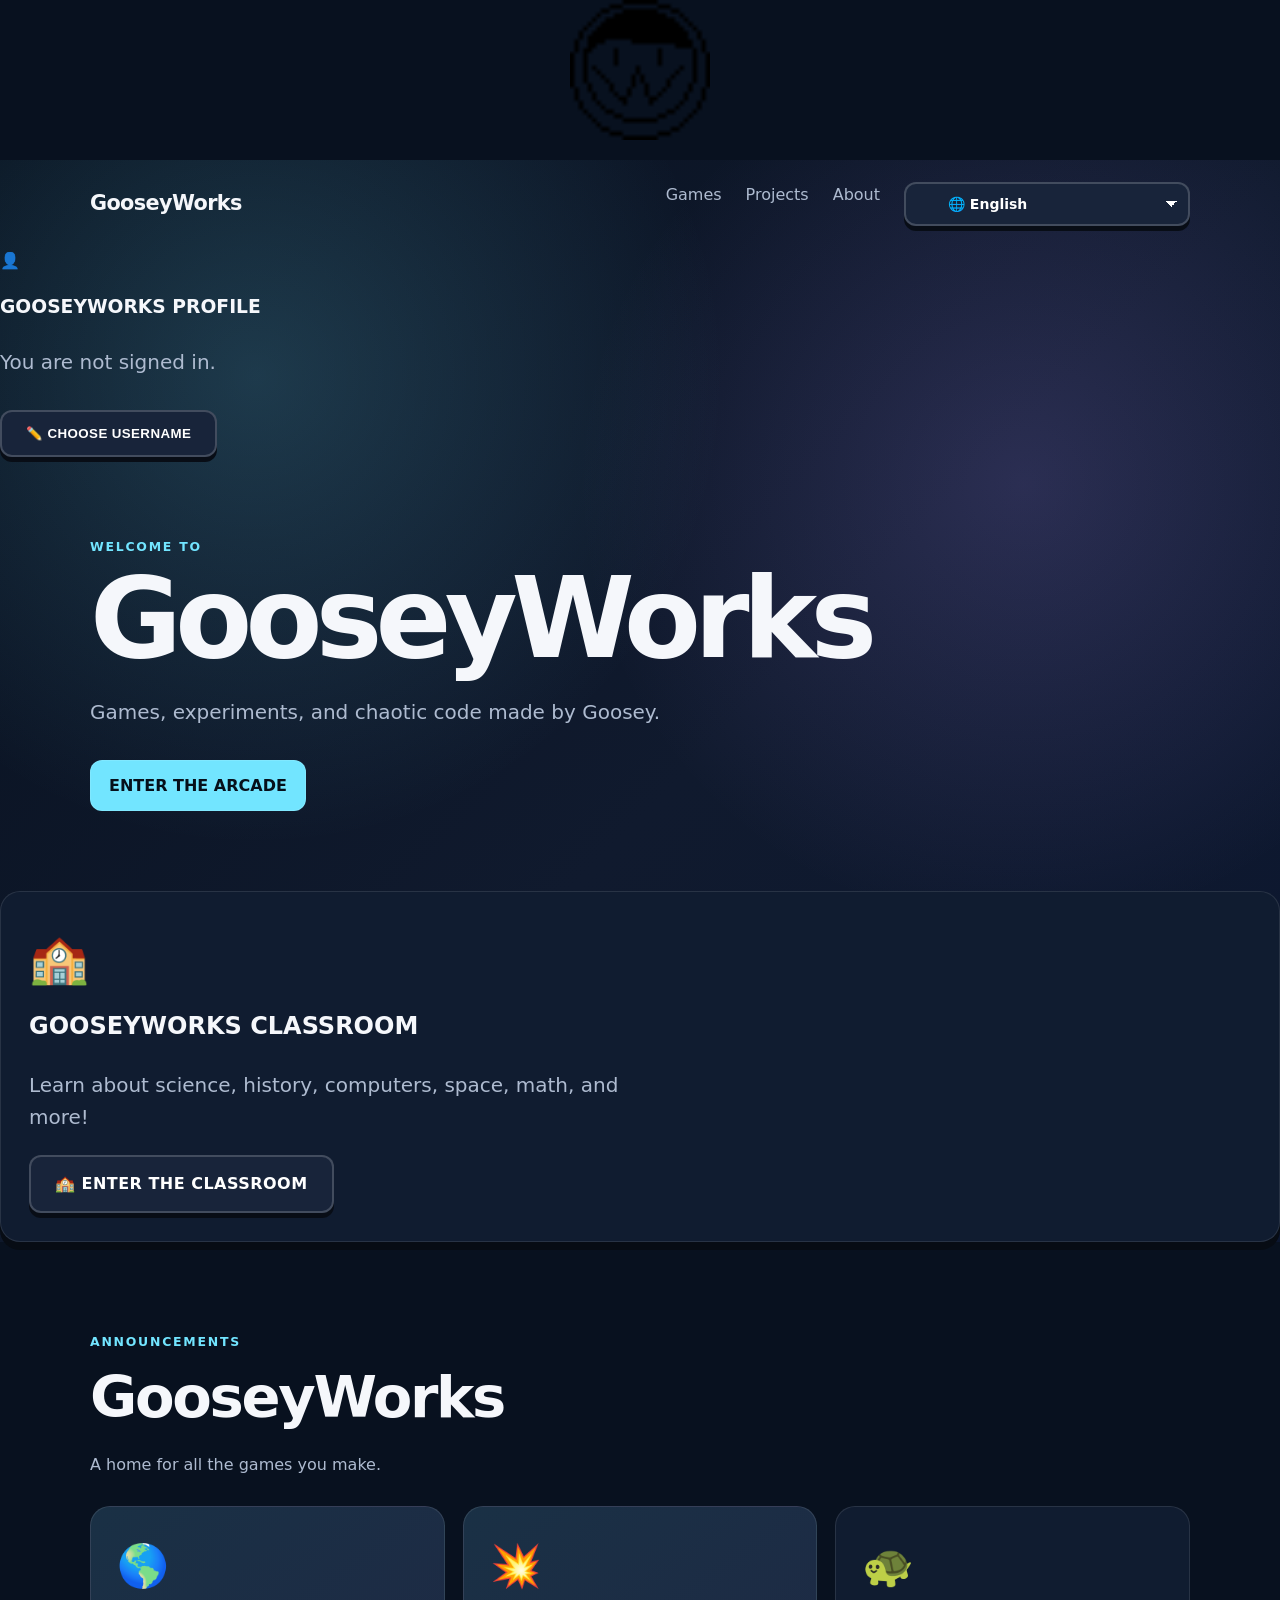
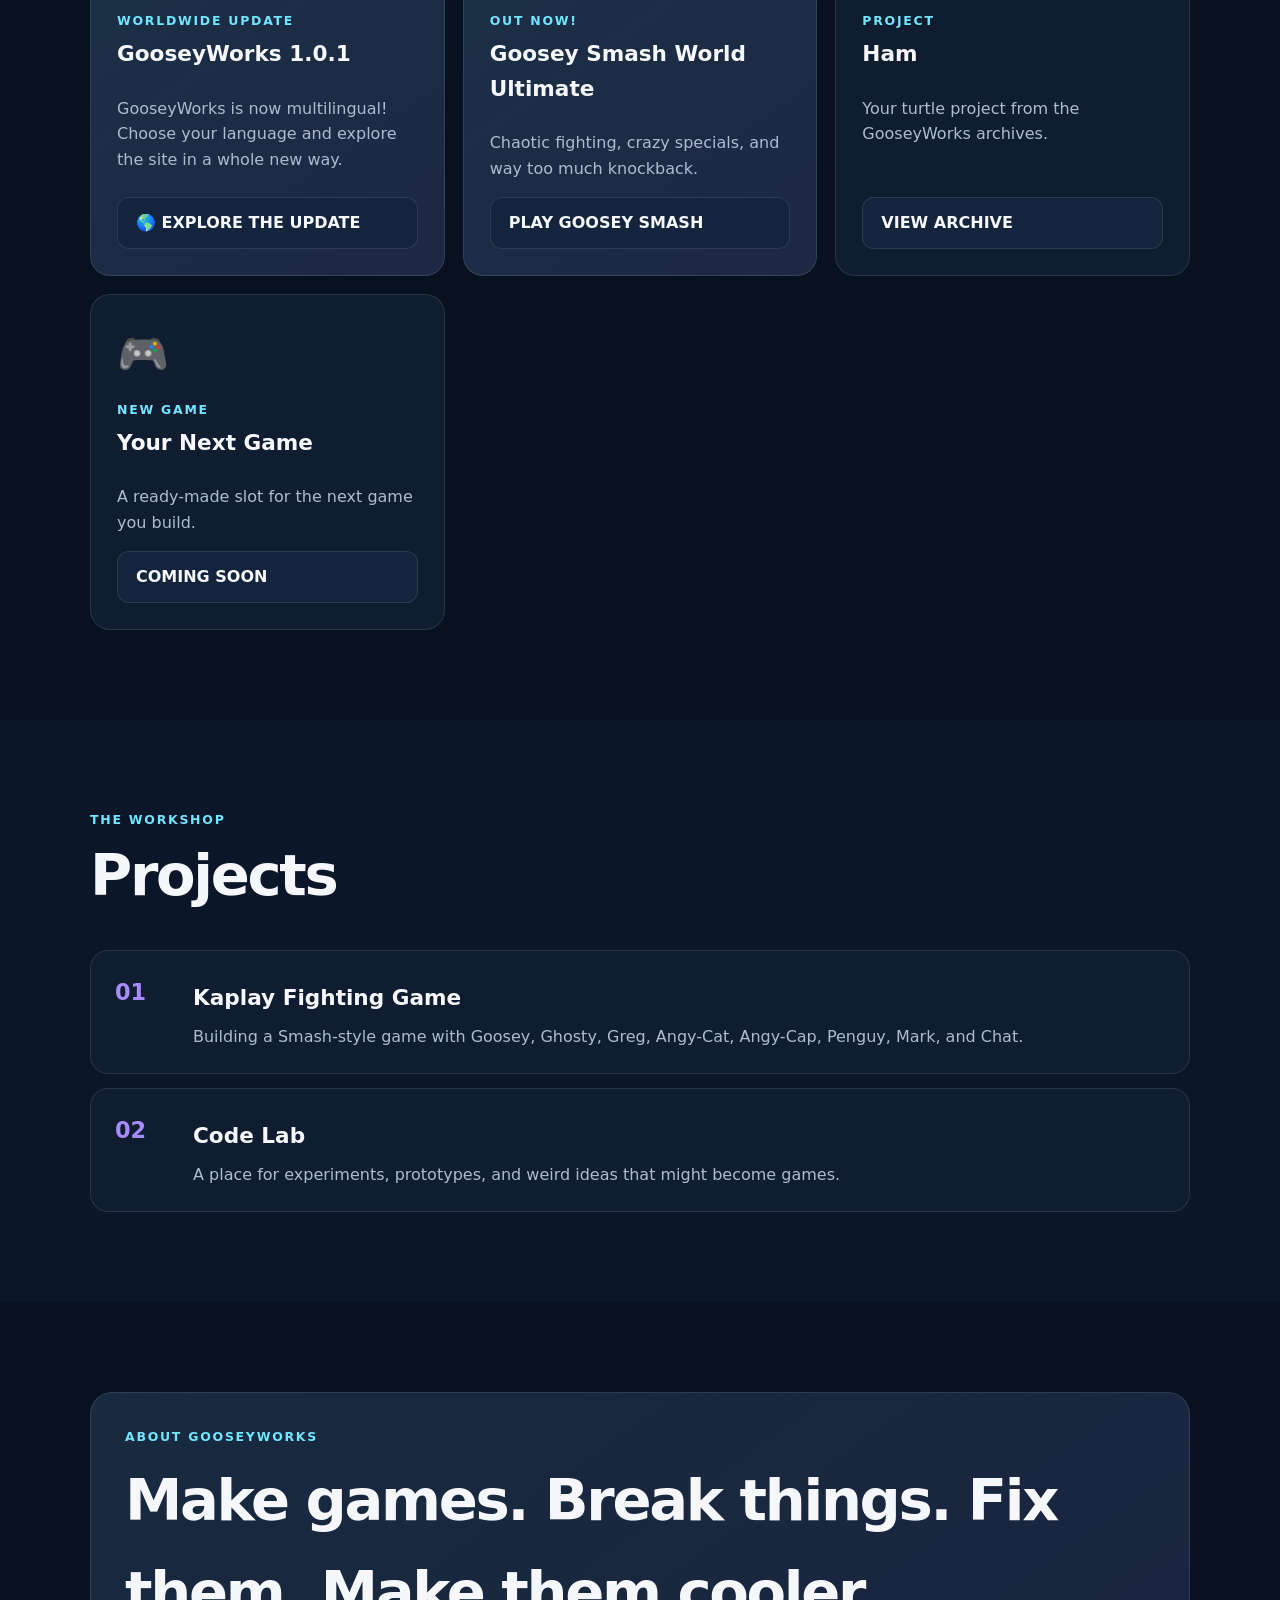
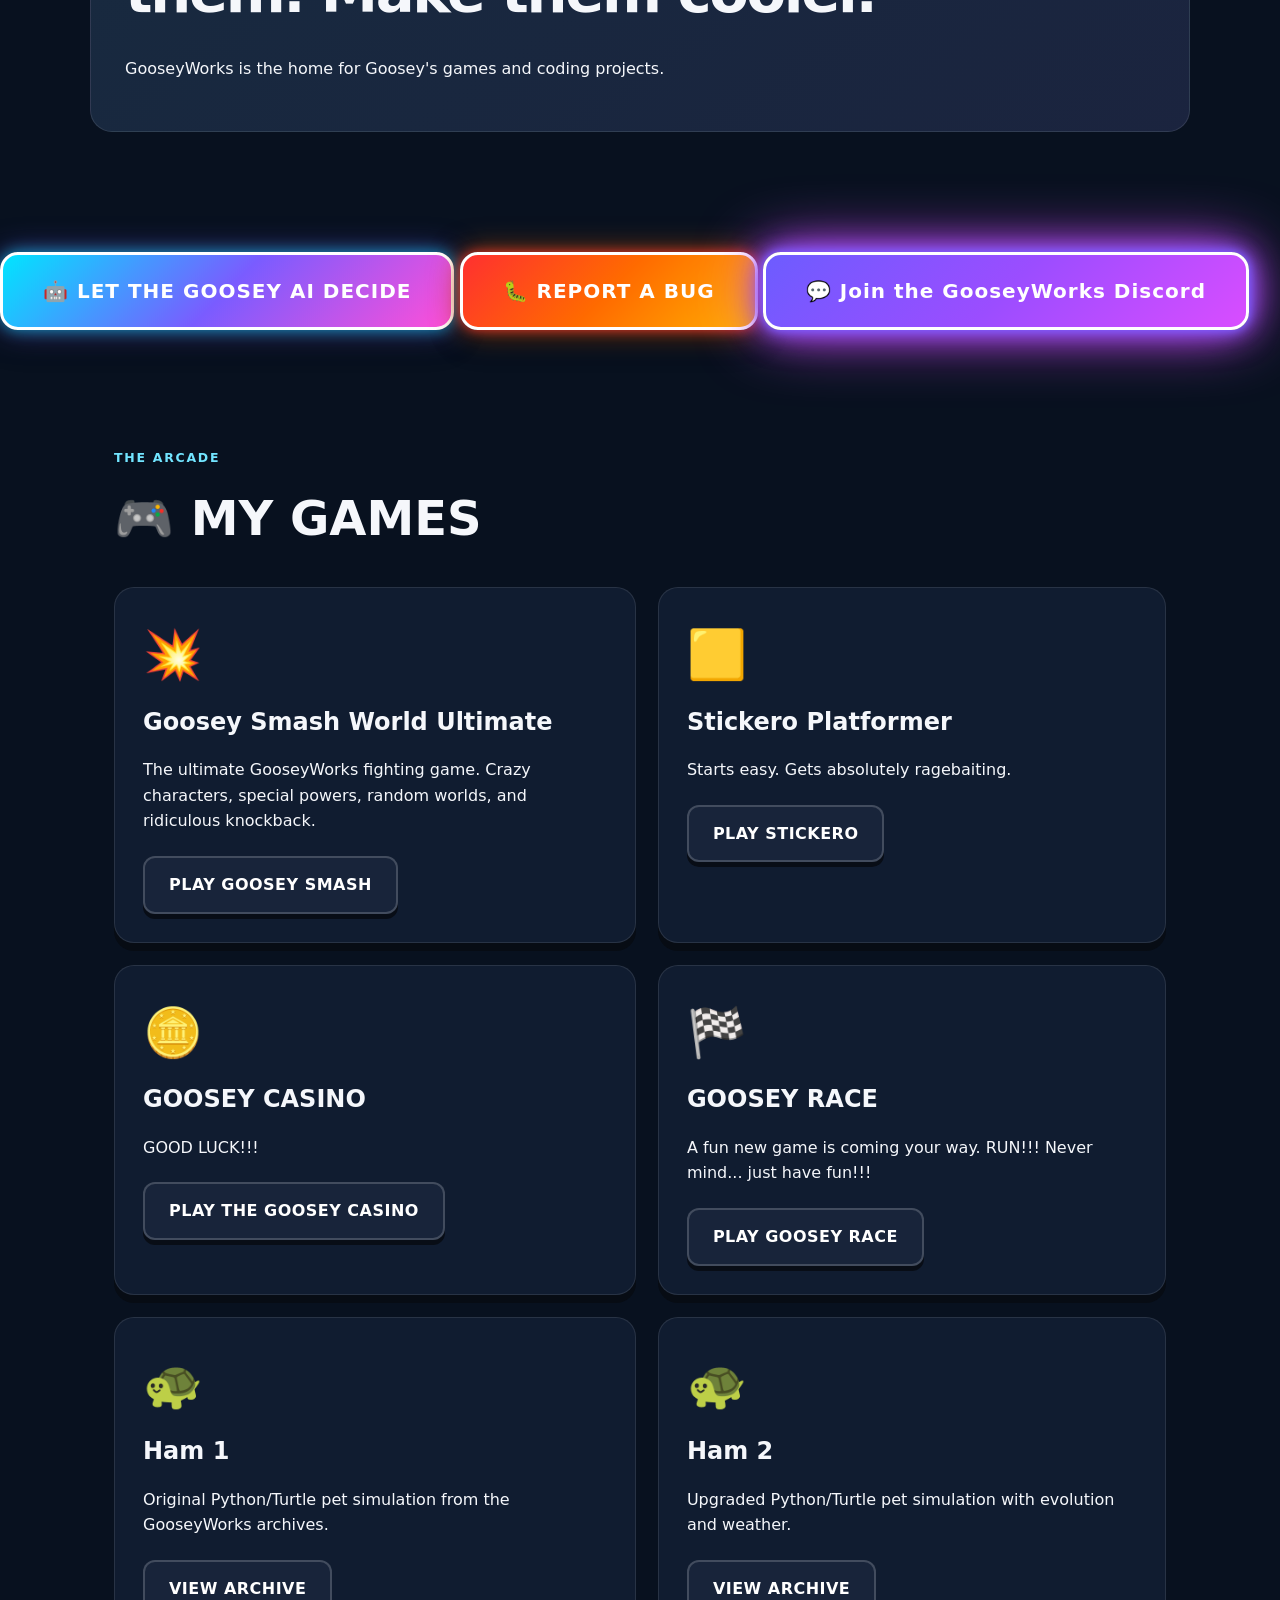
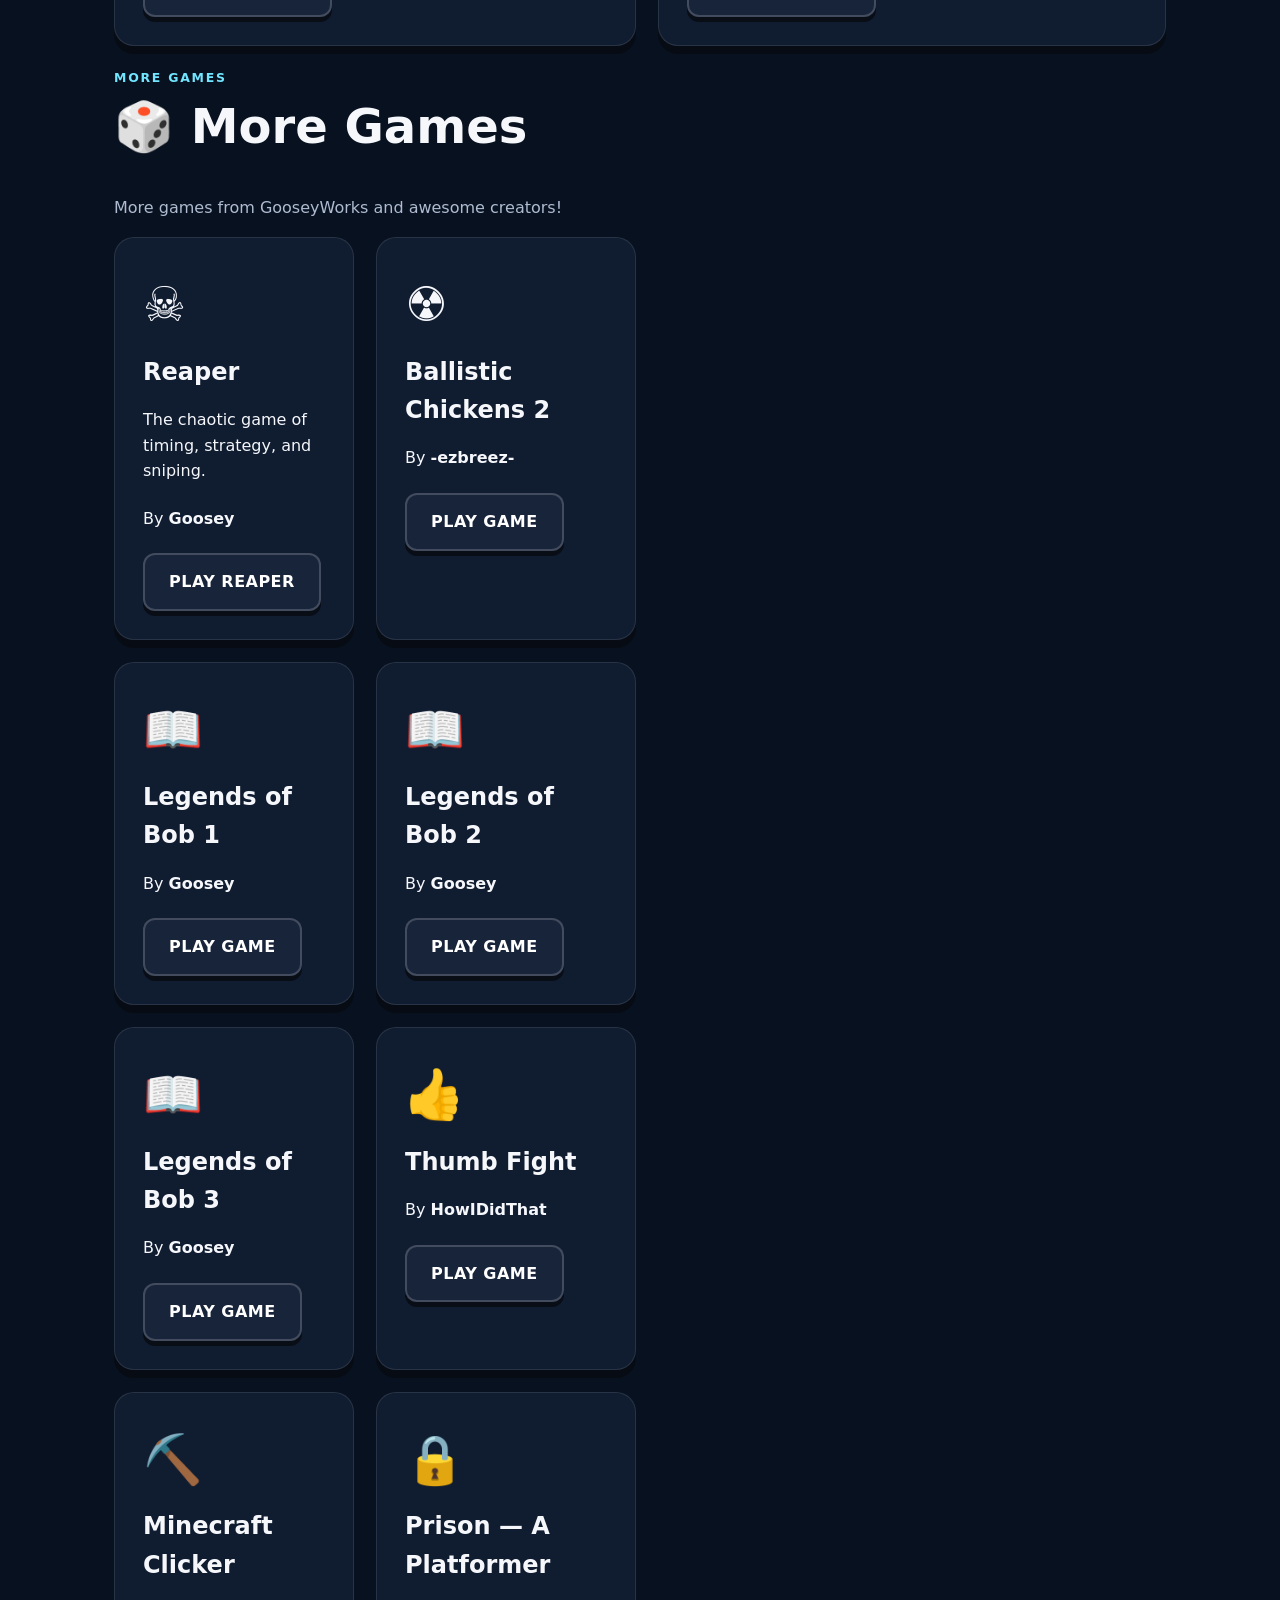
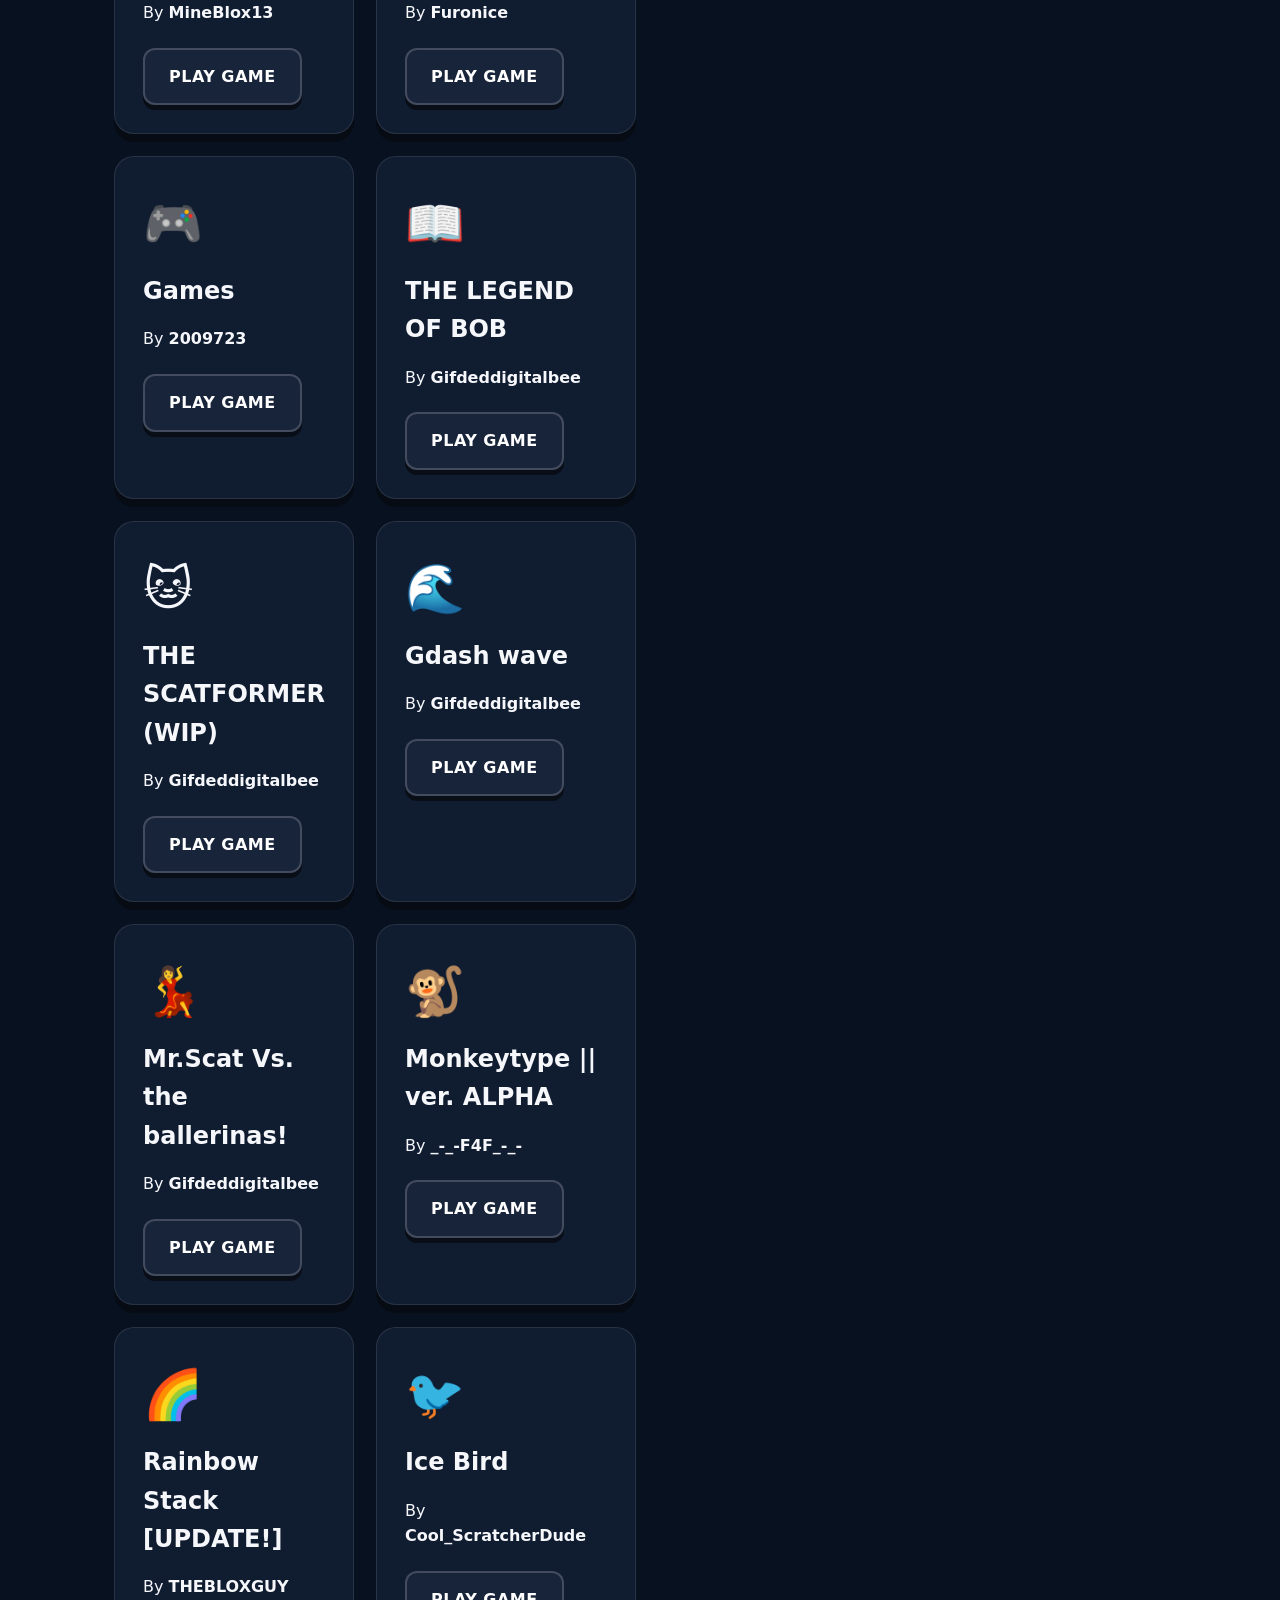
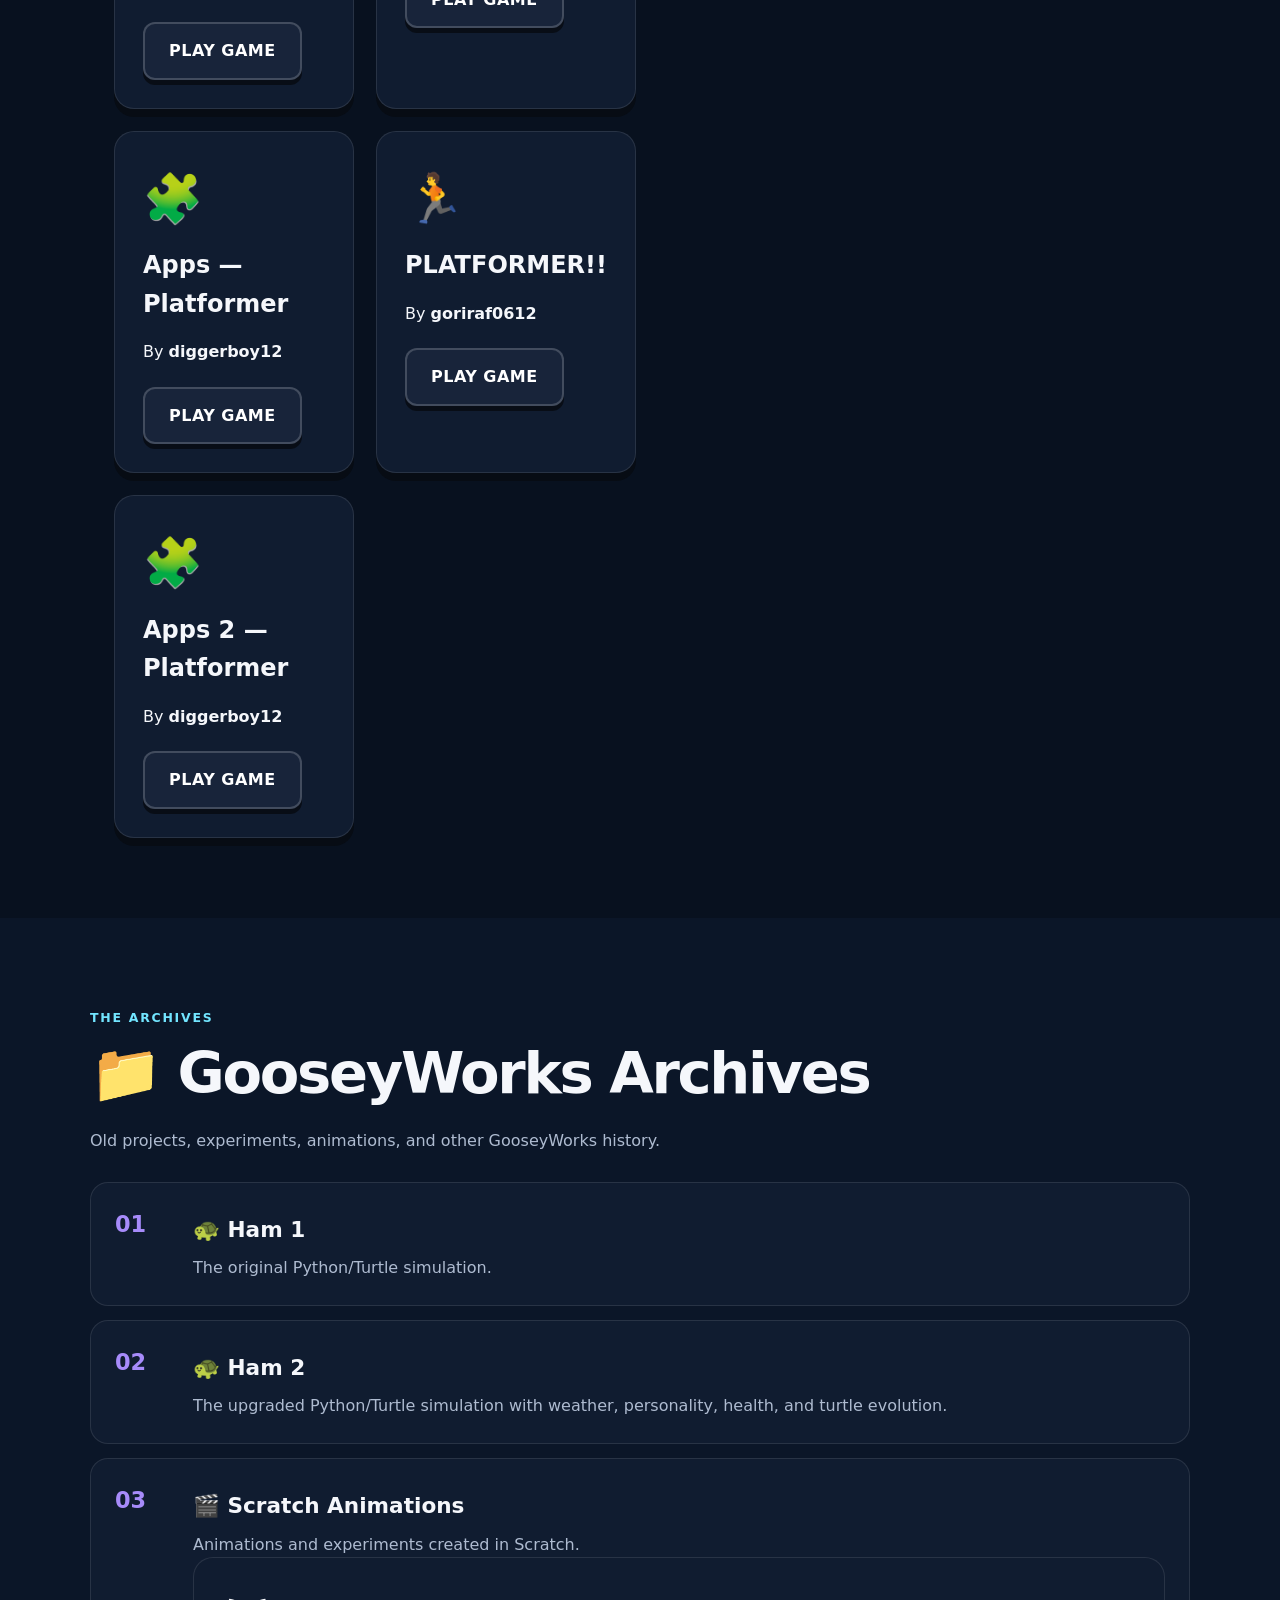
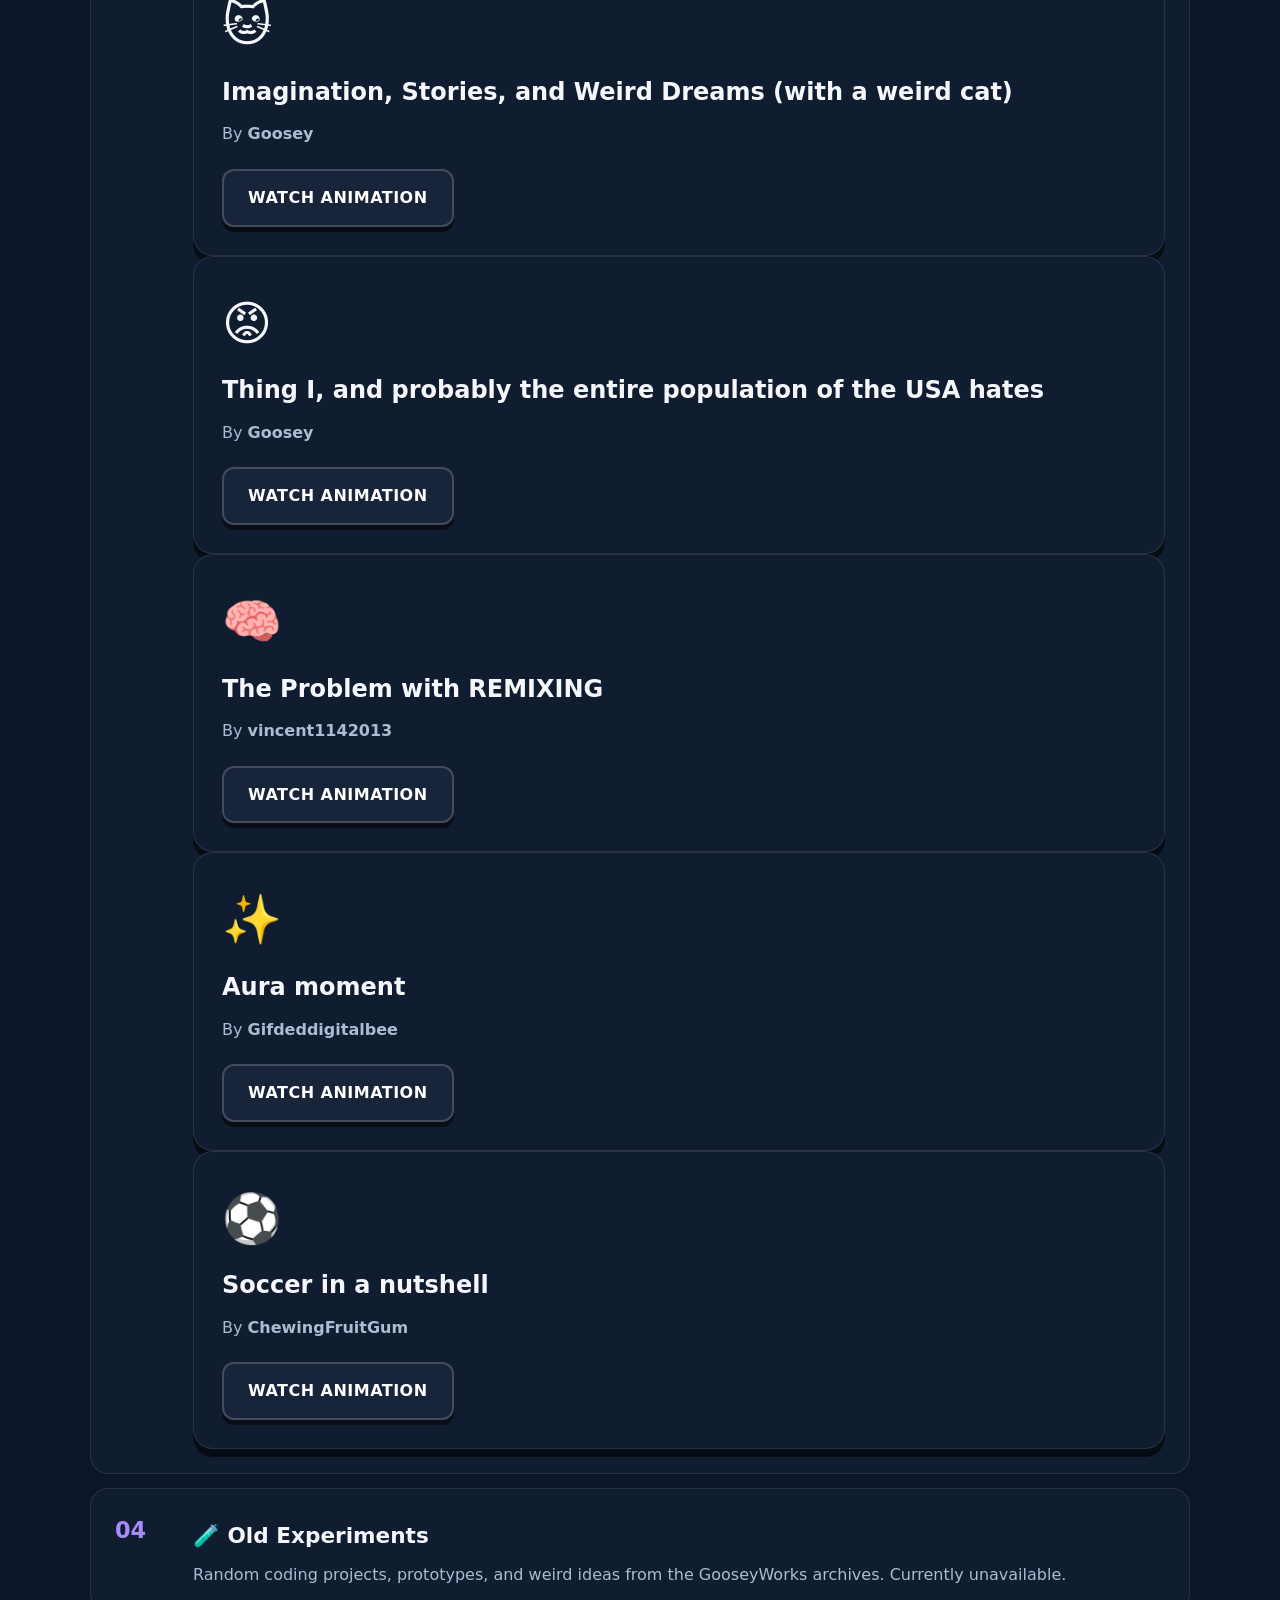
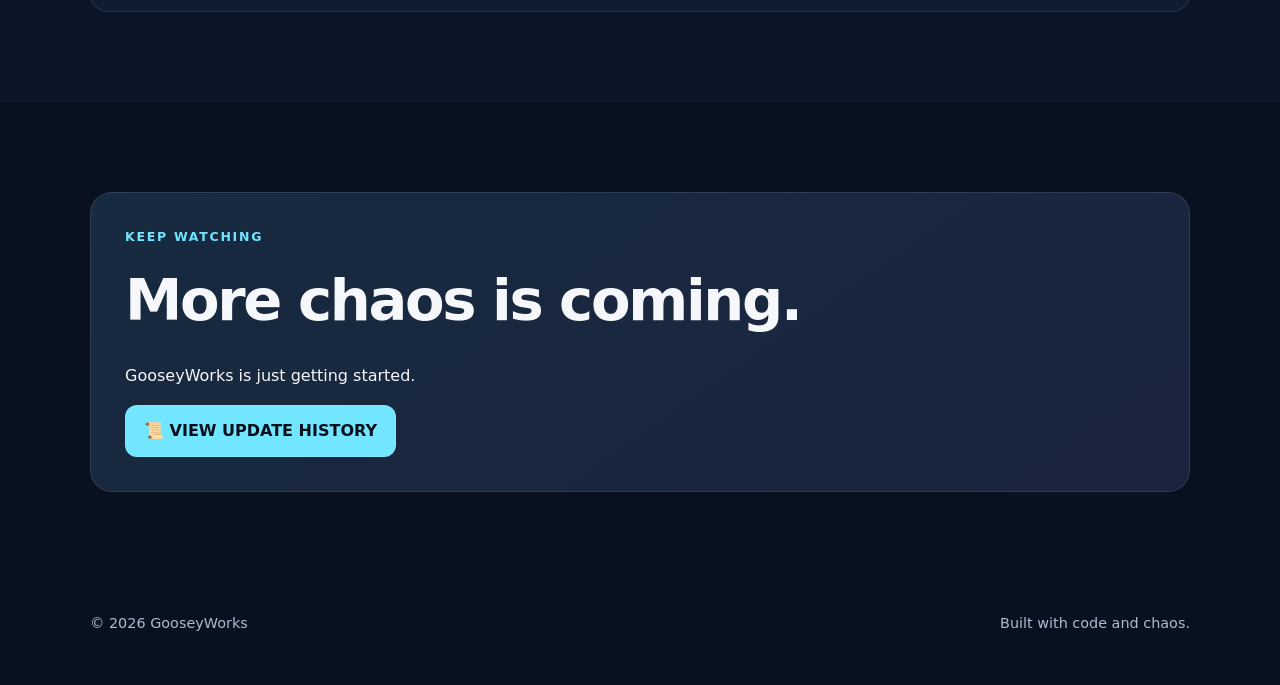
==== commit e4a3ac8a: "Remove complete HTML structure from index.html Removed the entire HTML structure, including head, bo" ====
--- a/index.html
+++ b/index.html
@@ -1402,537 +1402,6 @@
 
   </main>
 <!DOCTYPE html>
-<html lang="en">
-<head>
-    <meta charset="UTF-8">
-    <meta name="viewport" content="width=device-width, initial-scale=1.0">
-
-    <title>GooseyWorks Classroom</title>
-
-    <style>
-        * {
-            box-sizing: border-box;
-        }
-
-        body {
-            margin: 0;
-            min-height: 100vh;
-            font-family: Arial, Helvetica, sans-serif;
-            background:
-                radial-gradient(
-                    circle at top,
-                    #173d5c 0%,
-                    #081522 55%,
-                    #03070b 100%
-                );
-            color: white;
-            padding: 30px 15px;
-        }
-
-        .page {
-            width: min(1150px, 96%);
-            margin: auto;
-        }
-
-        header {
-            text-align: center;
-            padding: 30px 20px 40px;
-        }
-
-        header h1 {
-            margin: 0;
-            font-size: clamp(42px, 7vw, 72px);
-            color: #ffd95a;
-            text-shadow: 0 0 20px rgba(255, 217, 90, .35);
-        }
-
-        header p {
-            font-size: 20px;
-            color: #cbd8e3;
-            max-width: 750px;
-            margin: 12px auto 0;
-            line-height: 1.5;
-        }
-
-        .welcome {
-            background: rgba(255,255,255,.06);
-            border: 2px solid rgba(255,217,90,.35);
-            border-radius: 22px;
-            padding: 25px;
-            margin-bottom: 35px;
-            text-align: center;
-        }
-
-        .welcome h2 {
-            margin-top: 0;
-            color: #ffd95a;
-        }
-
-        .section-title {
-            font-size: 32px;
-            margin: 45px 0 18px;
-            color: #ffd95a;
-        }
-
-        .video-grid {
-            display: grid;
-            grid-template-columns:
-                repeat(auto-fit, minmax(270px, 1fr));
-            gap: 20px;
-        }
-
-        .video-card {
-            background: rgba(255,255,255,.07);
-            border: 1px solid rgba(255,255,255,.13);
-            border-radius: 18px;
-            padding: 22px;
-            transition: .2s;
-        }
-
-        .video-card:hover {
-            transform: translateY(-5px);
-            background: rgba(255,255,255,.11);
-            border-color: rgba(255,217,90,.5);
-        }
-
-        .video-icon {
-            font-size: 45px;
-            margin-bottom: 10px;
-        }
-
-        .video-card h3 {
-            margin: 5px 0 10px;
-            color: white;
-            font-size: 22px;
-        }
-
-        .video-card p {
-            color: #c3d0db;
-            line-height: 1.5;
-            min-height: 70px;
-        }
-
-        .video-button {
-            display: inline-block;
-            margin-top: 10px;
-            padding: 12px 17px;
-            border-radius: 10px;
-            background: #ffd95a;
-            color: #111;
-            text-decoration: none;
-            font-weight: bold;
-            transition: .15s;
-        }
-
-        .video-button:hover {
-            transform: translateY(-2px);
-            filter: brightness(1.1);
-        }
-
-        .official {
-            background: rgba(45, 130, 255, .09);
-            border-color: rgba(80, 160, 255, .35);
-        }
-
-        .goosey {
-            background:
-                linear-gradient(
-                    135deg,
-                    rgba(255,217,90,.12),
-                    rgba(255,255,255,.05)
-                );
-            border: 2px solid rgba(255,217,90,.35);
-        }
-
-        .coming-soon {
-            color: #ffd95a;
-            font-weight: bold;
-        }
-
-        .back {
-            display: block;
-            width: fit-content;
-            margin: 45px auto 10px;
-            padding: 15px 22px;
-            border-radius: 12px;
-            background: #222;
-            color: white;
-            text-decoration: none;
-            border: 1px solid #555;
-            font-weight: bold;
-        }
-
-        .back:hover {
-            background: #333;
-        }
-
-        footer {
-            text-align: center;
-            margin-top: 40px;
-            color: #8293a1;
-            font-size: 14px;
-        }
-    </style>
-</head>
-
-<body>
-
-<div class="page">
-
-    <header>
-        <h1>🏫 GOOSEYWORKS CLASSROOM</h1>
-        <p>
-            Welcome to the GooseyWorks Classroom!
-            Explore science, history, computers, space, mathematics,
-            study skills, and more. 🪿📚
-        </p>
-    </header>
-
-
-    <div class="welcome">
-        <h2>🧠 LEARNING ZONE</h2>
-        <p>
-            Pick a subject and start learning.
-            More lessons and GooseyWorks-made videos will be added!
-        </p>
-    </div>
-
-
-    <!-- SCIENCE -->
-
-    <h2 class="section-title">🔬 Science</h2>
-
-    <div class="video-grid">
-
-        <div class="video-card">
-            <div class="video-icon">🧬</div>
-            <h3>Biology</h3>
-            <p>
-                Learn about cells, organisms, genetics, ecosystems,
-                evolution, and more.
-            </p>
-            <a
-                class="video-button"
-                href="https://www.khanacademy.org/science"
-                target="_blank"
-            >
-                📚 LEARN SCIENCE
-            </a>
-        </div>
-
-        <div class="video-card official">
-            <div class="video-icon">🚀</div>
-            <h3>NASA STEM Videos</h3>
-            <p>
-                Explore space, Earth science, engineering, mathematics,
-                technology, and NASA missions.
-            </p>
-            <a
-                class="video-button"
-                href="https://science.nasa.gov/eclips/videos/"
-                target="_blank"
-            >
-                🚀 NASA VIDEOS
-            </a>
-        </div>
-
-        <div class="video-card">
-            <div class="video-icon">🌎</div>
-            <h3>Earth & Space Science</h3>
-            <p>
-                Discover weather, climate, Earth's systems,
-                planets, and the universe.
-            </p>
-            <a
-                class="video-button"
-                href="https://science.nasa.gov/learn/lessons-and-activities/"
-                target="_blank"
-            >
-                🌎 EXPLORE
-            </a>
-        </div>
-
-    </div>
-
-
-    <!-- HISTORY -->
-
-    <h2 class="section-title">📜 History</h2>
-
-    <div class="video-grid">
-
-        <div class="video-card">
-            <div class="video-icon">🌾</div>
-            <h3>The Agricultural Revolution</h3>
-            <p>
-                Learn how humans changed from hunting and gathering
-                to agriculture and how that affected civilization.
-            </p>
-            <a
-                class="video-button"
-                href="https://www.youtube.com/watch?v=Yocja_N5s1I"
-                target="_blank"
-            >
-                ▶️ WATCH VIDEO
-            </a>
-        </div>
-
-        <div class="video-card">
-            <div class="video-icon">🔬</div>
-            <h3>History of Science</h3>
-            <p>
-                Explore how scientific ideas and technology developed
-                throughout human history.
-            </p>
-            <a
-                class="video-button"
-                href="https://thecrashcourse.com/topic/historyofscience/"
-                target="_blank"
-            >
-                📜 EXPLORE COURSE
-            </a>
-        </div>
-
-        <div class="video-card official">
-            <div class="video-icon">🎬</div>
-            <h3>History Classroom</h3>
-            <p>
-                Explore classroom-oriented history material from
-                PBS LearningMedia and educational partners.
-            </p>
-            <a
-                class="video-button"
-                href="https://www.pbs.org/"
-                target="_blank"
-            >
-                🎬 PBS LEARNING
-            </a>
-        </div>
-
-    </div>
-
-
-    <!-- COMPUTER SCIENCE -->
-
-    <h2 class="section-title">💻 Computer Science</h2>
-
-    <div class="video-grid">
-
-        <div class="video-card">
-            <div class="video-icon">💾</div>
-            <h3>Crash Course Computer Science</h3>
-            <p>
-                Learn about computers, hardware, software, networks,
-                the internet, AI, cybersecurity, and more.
-            </p>
-            <a
-                class="video-button"
-                href="https://thecrashcourse.com/topic/computerscience/"
-                target="_blank"
-            >
-                💻 START LEARNING
-            </a>
-        </div>
-
-        <div class="video-card">
-            <div class="video-icon">🤖</div>
-            <h3>Computers & Turing</h3>
-            <p>
-                Learn about the history of computing and Alan Turing's
-                role in the development of computer science.
-            </p>
-            <a
-                class="video-button"
-                href="https://www.youtube.com/watch?v=3xdmEwTIsd0"
-                target="_blank"
-            >
-                ▶️ WATCH VIDEO
-            </a>
-        </div>
-
-    </div>
-
-
-    <!-- STUDY SKILLS -->
-
-    <h2 class="section-title">🧠 Study Skills</h2>
-
-    <div class="video-grid">
-
-        <div class="video-card">
-            <div class="video-icon">📝</div>
-            <h3>Taking Better Notes</h3>
-            <p>
-                Learn practical strategies for taking notes and
-                remembering what you learn.
-            </p>
-            <a
-                class="video-button"
-                href="https://www.youtube.com/watch?v=E7CwqNHn_Ns"
-                target="_blank"
-            >
-                ▶️ WATCH VIDEO
-            </a>
-        </div>
-
-        <div class="video-card">
-            <div class="video-icon">📚</div>
-            <h3>Study Skills</h3>
-            <p>
-                Explore lessons covering studying, organization,
-                learning strategies, and school skills.
-            </p>
-            <a
-                class="video-button"
-                href="https://thecrashcourse.com/courses/"
-                target="_blank"
-            >
-                📚 EXPLORE
-            </a>
-        </div>
-
-    </div>
-
-
-    <!-- MATH -->
-
-    <h2 class="section-title">➗ Mathematics</h2>
-
-    <div class="video-grid">
-
-        <div class="video-card">
-            <div class="video-icon">📐</div>
-            <h3>Math & Science</h3>
-            <p>
-                Practice mathematical ideas and connect them to
-                real-world science and engineering.
-            </p>
-            <a
-                class="video-button"
-                href="https://www.khanacademy.org/"
-                target="_blank"
-            >
-                ➗ LEARN MATH
-            </a>
-        </div>
-
-        <div class="video-card official">
-            <div class="video-icon">🚀</div>
-            <h3>Math in NASA</h3>
-            <p>
-                See how mathematics is used in real NASA missions,
-                engineering, and space exploration.
-            </p>
-            <a
-                class="video-button"
-                href="https://nasaeclips.arc.nasa.gov/"
-                target="_blank"
-            >
-                🚀 EXPLORE NASA
-            </a>
-        </div>
-
-    </div>
-
-
-    <!-- ENGINEERING -->
-
-    <h2 class="section-title">⚙️ Engineering & Technology</h2>
-
-    <div class="video-grid">
-
-        <div class="video-card official">
-            <div class="video-icon">🛰️</div>
-            <h3>NASA Engineering</h3>
-            <p>
-                Explore engineering challenges, spacecraft,
-                rockets, technology, and real STEM careers.
-            </p>
-            <a
-                class="video-button"
-                href="https://www.jpl.nasa.gov/edu/"
-                target="_blank"
-            >
-                ⚙️ EXPLORE ENGINEERING
-            </a>
-        </div>
-
-        <div class="video-card">
-            <div class="video-icon">💡</div>
-            <h3>Engineering & Science</h3>
-            <p>
-                Learn how scientists and engineers solve problems
-                and turn ideas into real things.
-            </p>
-            <a
-                class="video-button"
-                href="https://www.jpl.nasa.gov/edu/resources/lesson-plan/stem-activities-for-families/"
-                target="_blank"
-            >
-                💡 EXPLORE
-            </a>
-        </div>
-
-    </div>
-
-
-    <!-- GOOSEYWORKS ORIGINALS -->
-
-    <h2 class="section-title">🪿 GooseyWorks Originals</h2>
-
-    <div class="video-grid">
-
-        <div class="video-card goosey">
-            <div class="video-icon">🪿🔬</div>
-            <h3>Goosey Science</h3>
-            <p>
-                A GooseyWorks-made science lesson!
-                <span class="coming-soon">COMING SOON</span>
-            </p>
-        </div>
-
-        <div class="video-card goosey">
-            <div class="video-icon">🪿🌎</div>
-            <h3>Goosey Geography</h3>
-            <p>
-                Learn about our planet with Goosey.
-                <span class="coming-soon">COMING SOON</span>
-            </p>
-        </div>
-
-        <div class="video-card goosey">
-            <div class="video-icon">🪿💻</div>
-            <h3>Goosey Computer Science</h3>
-            <p>
-                Computers, coding, games, and how technology works!
-                <span class="coming-soon">COMING SOON</span>
-            </p>
-        </div>
-
-        <div class="video-card goosey">
-            <div class="video-icon">🪿🚀</div>
-            <h3>Goosey Space</h3>
-            <p>
-                Space exploration explained by Goosey.
-                <span class="coming-soon">COMING SOON</span>
-            </p>
-        </div>
-
-    </div>
-
-
-    <a class="back" href="index.html">
-        ← BACK TO GOOSEYWORKS
-    </a>
-
-    <footer>
-        🪿 GooseyWorks Classroom • Learn something awesome today!
-    </footer>
-
-</div>
-
-</body>
-</html>
   <!-- ========================= -->
   <!-- FOOTER -->
   <!-- ========================= -->
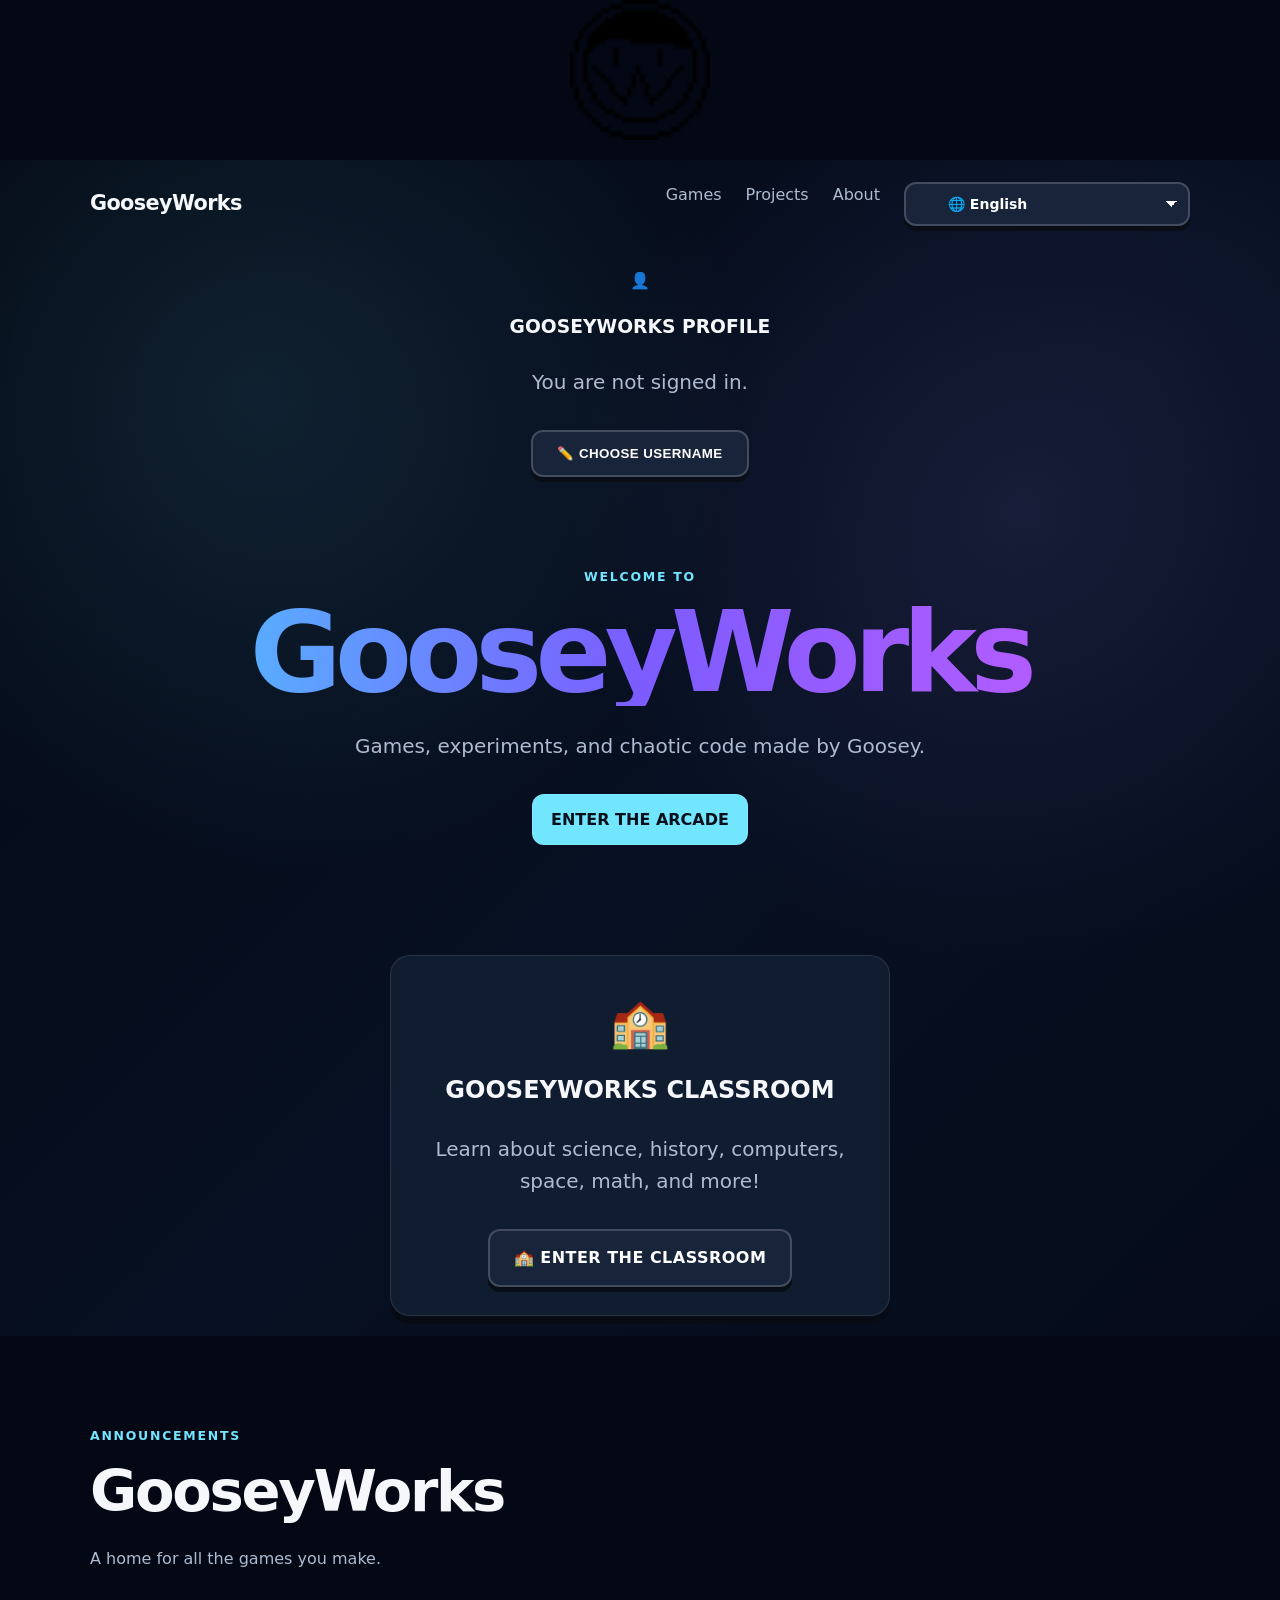
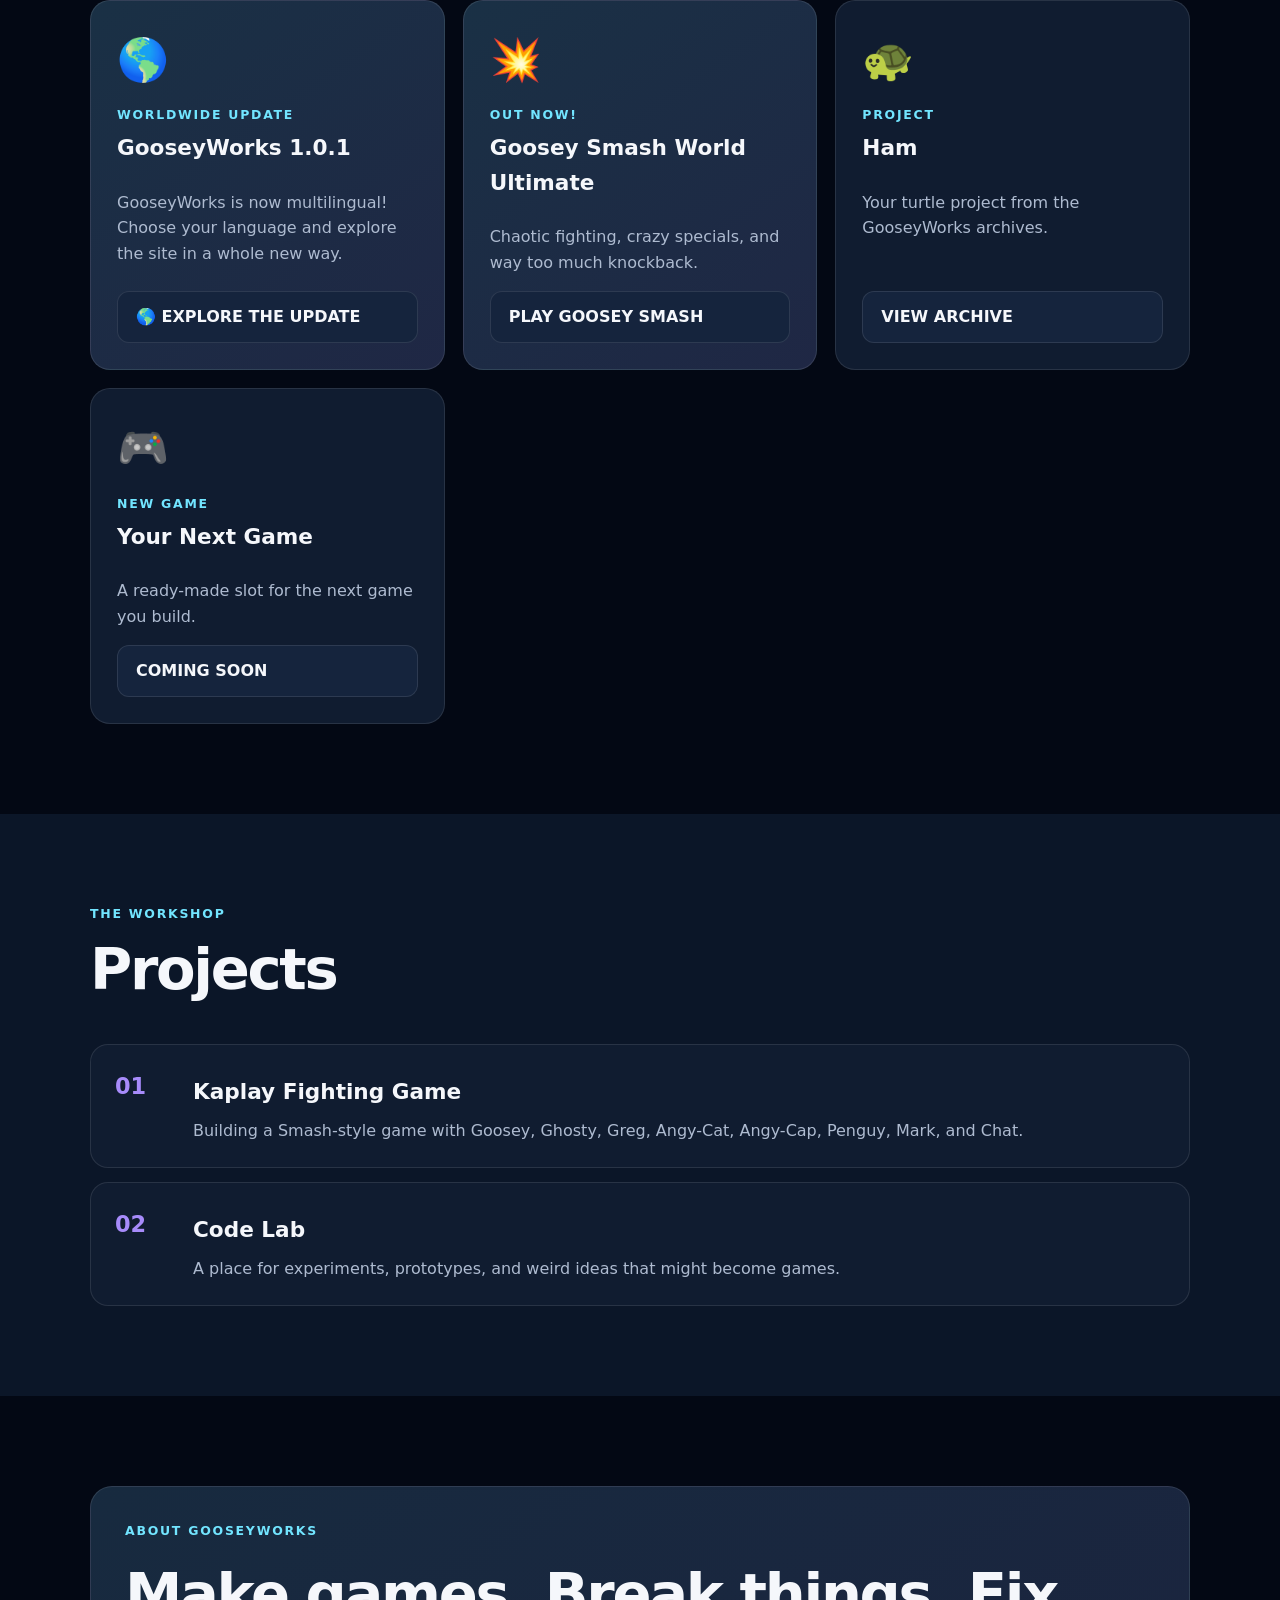
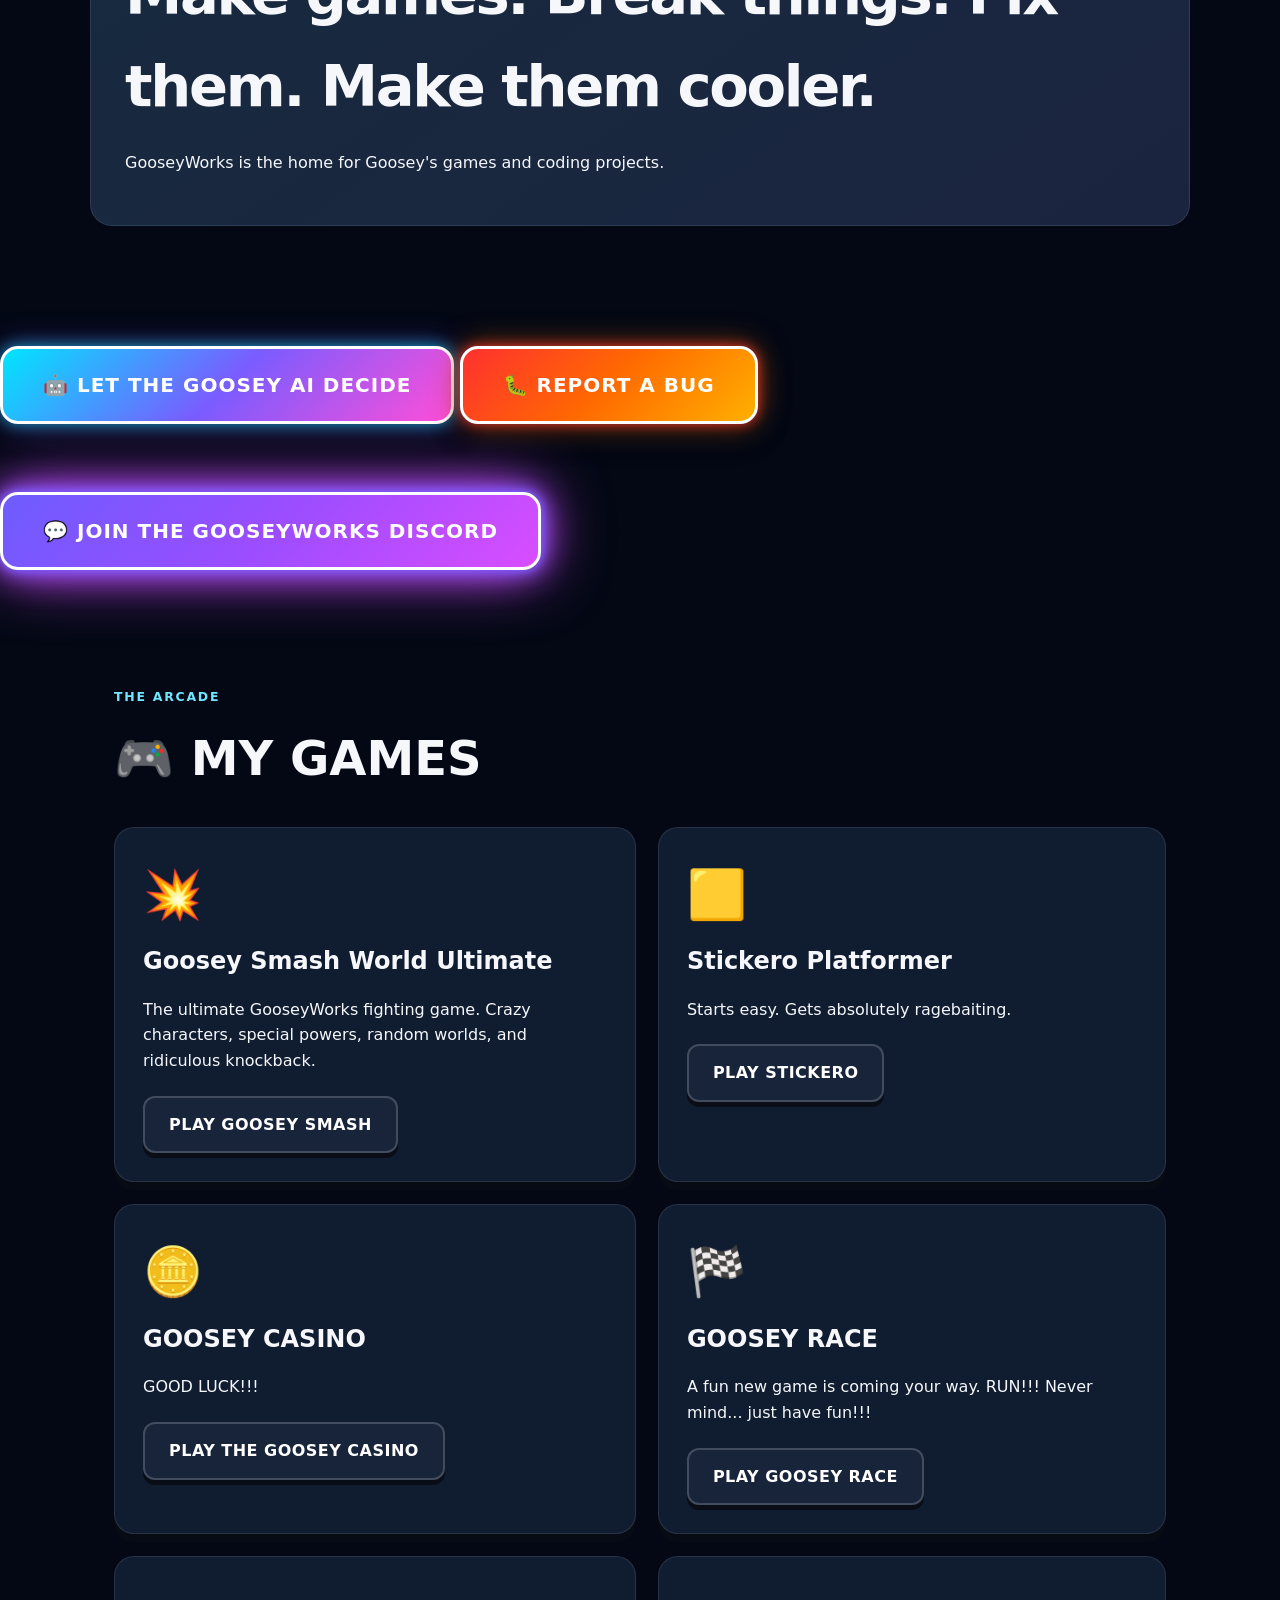
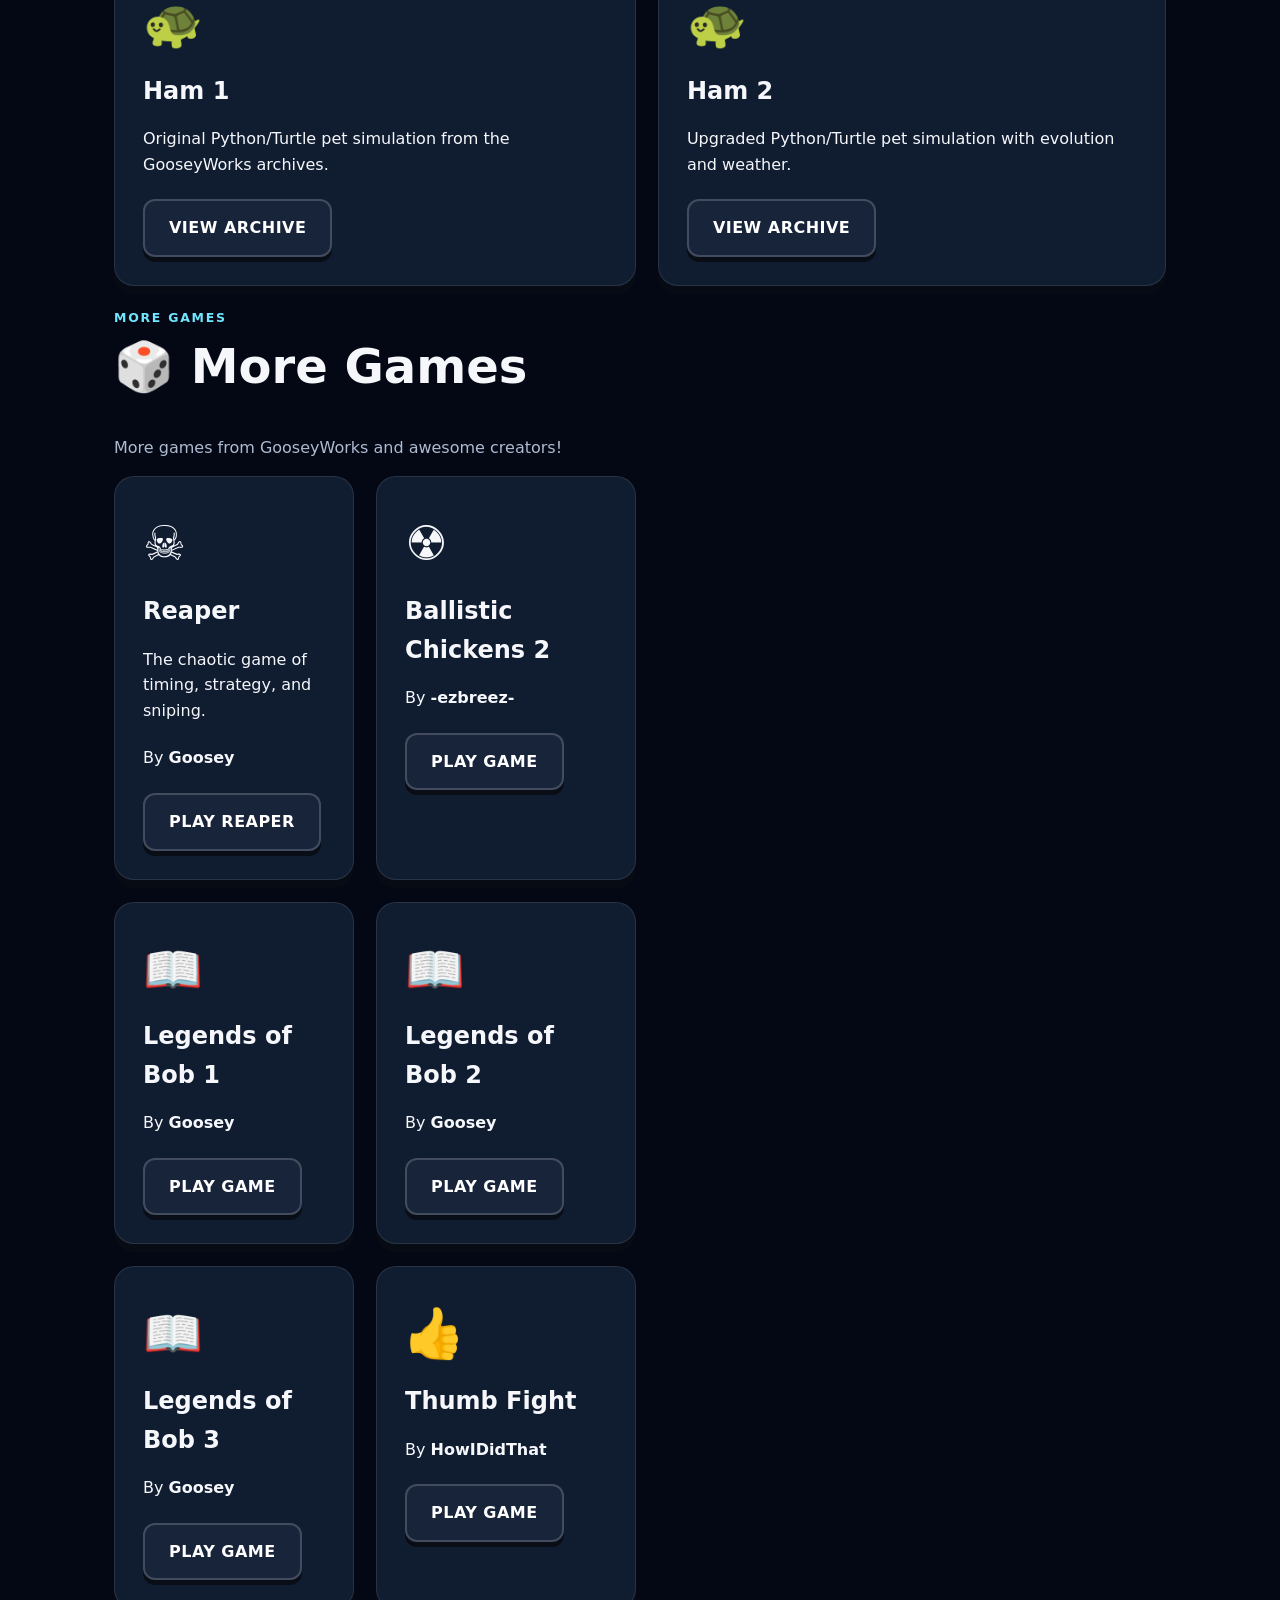
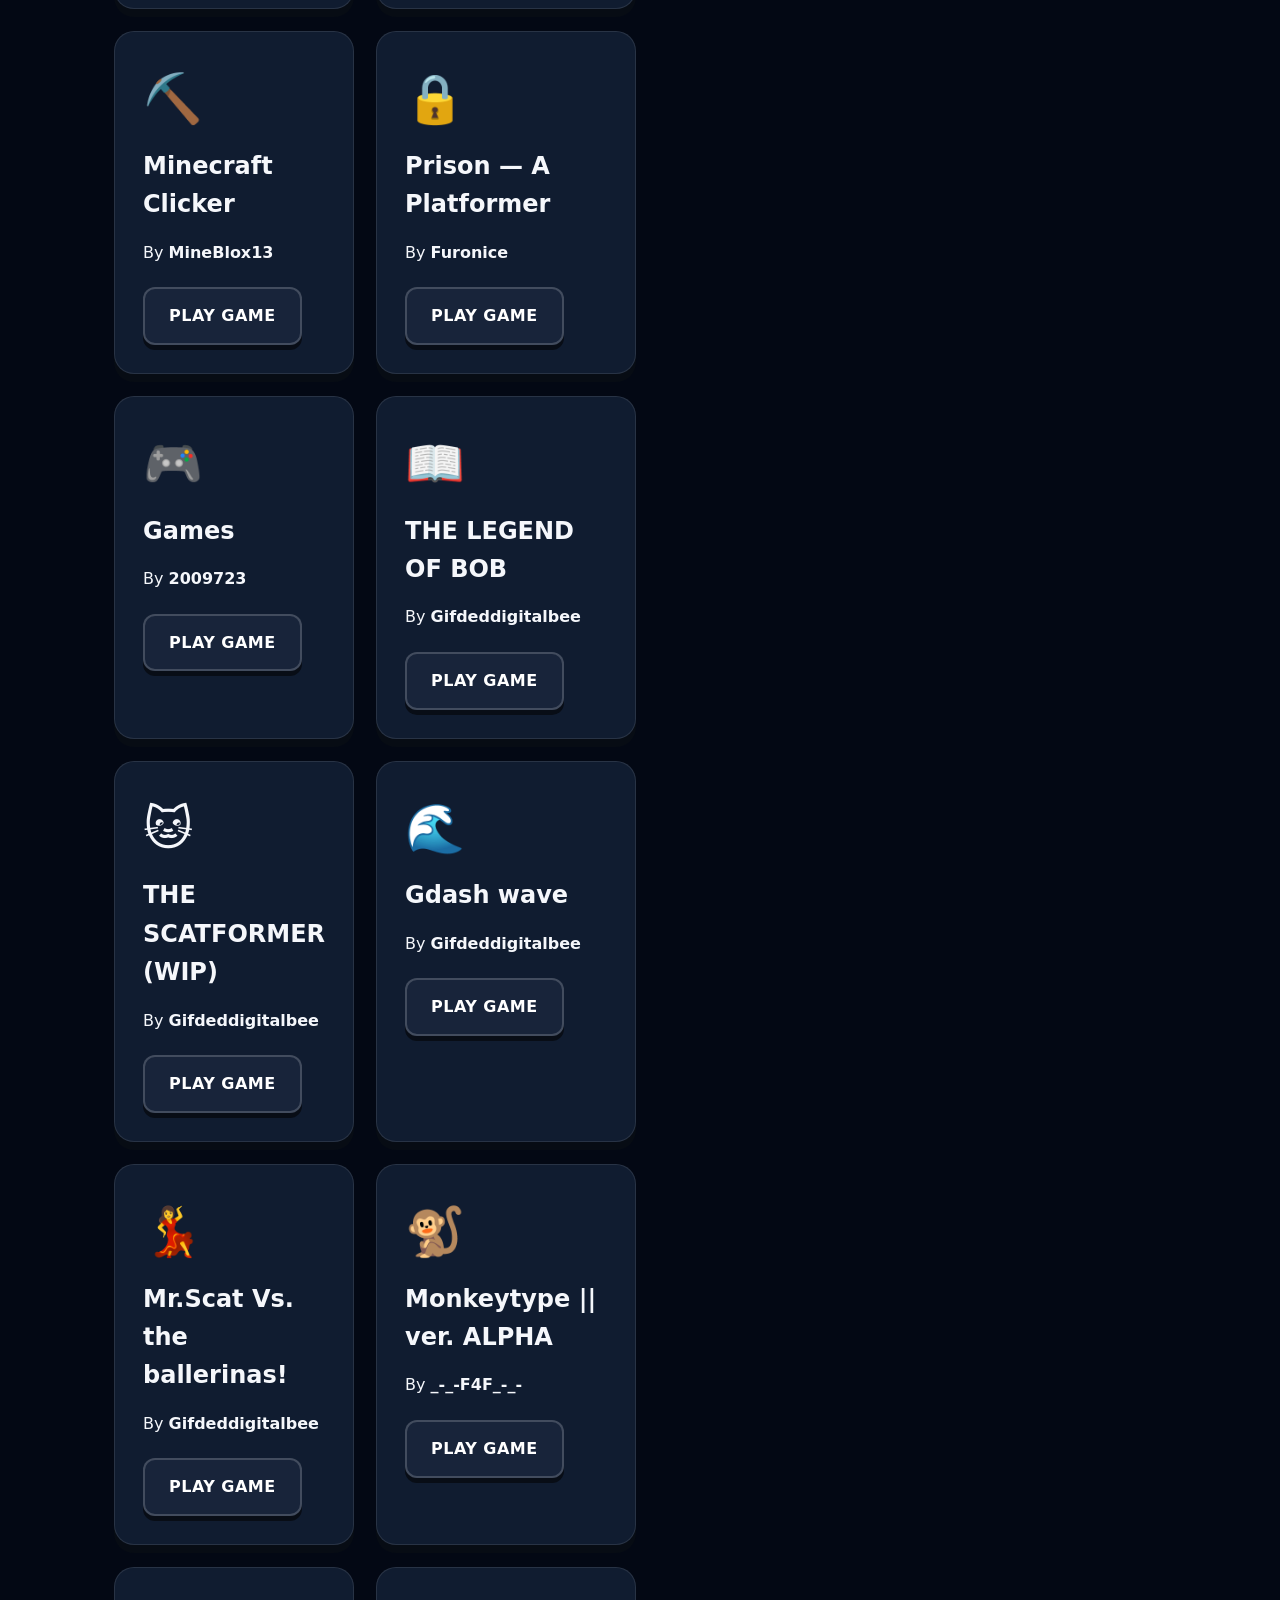
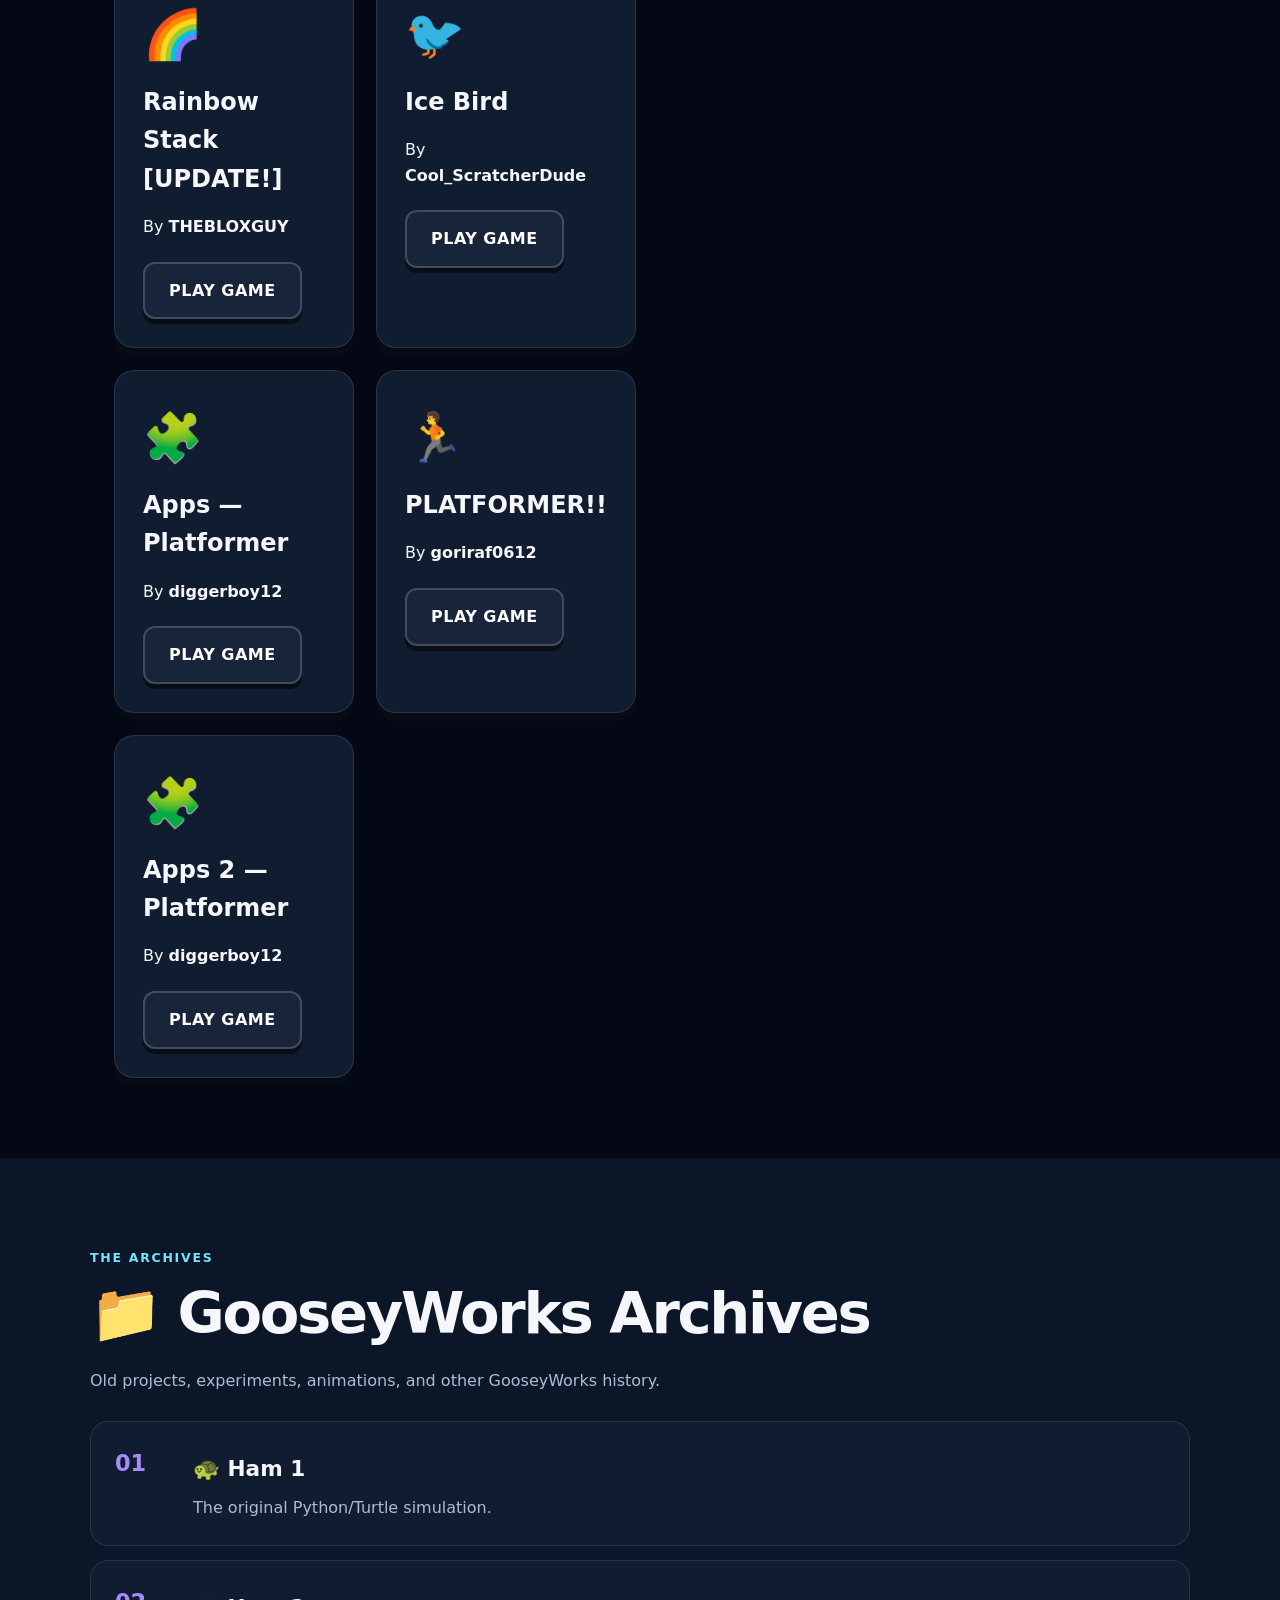
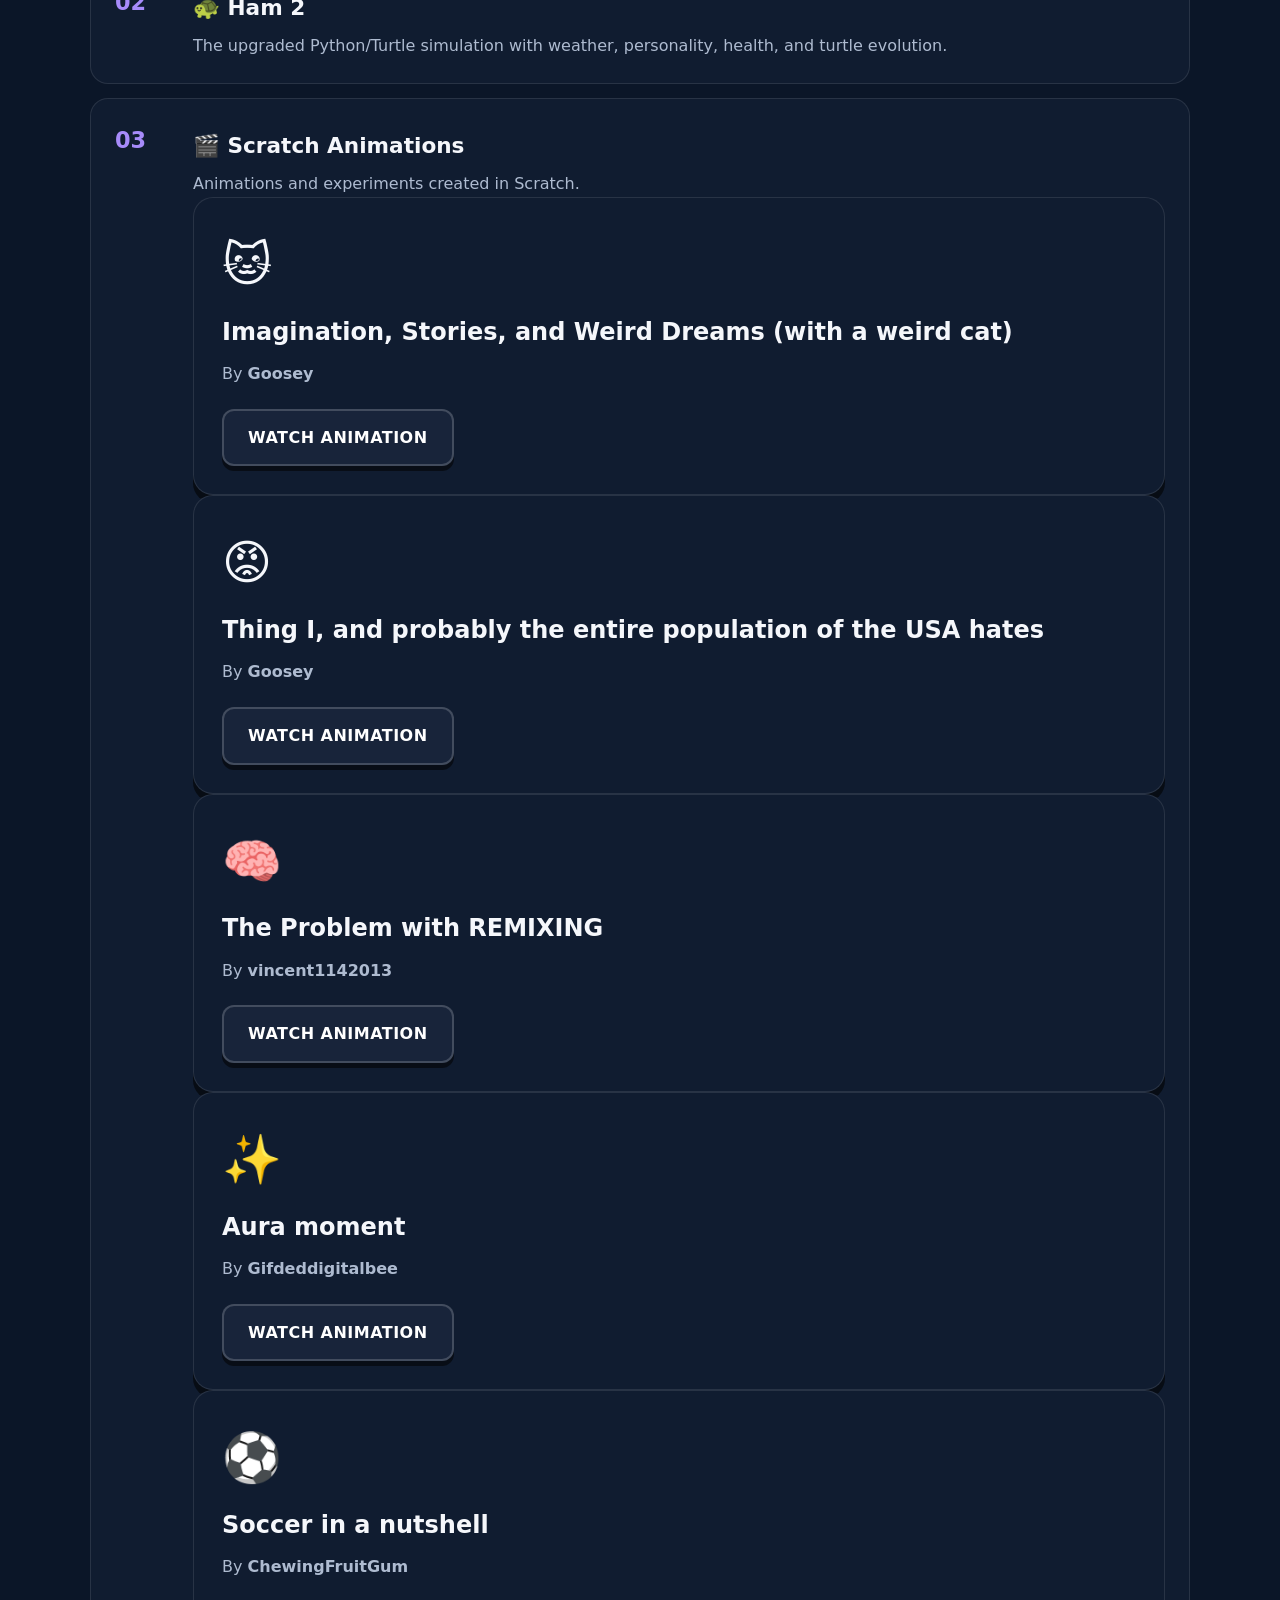
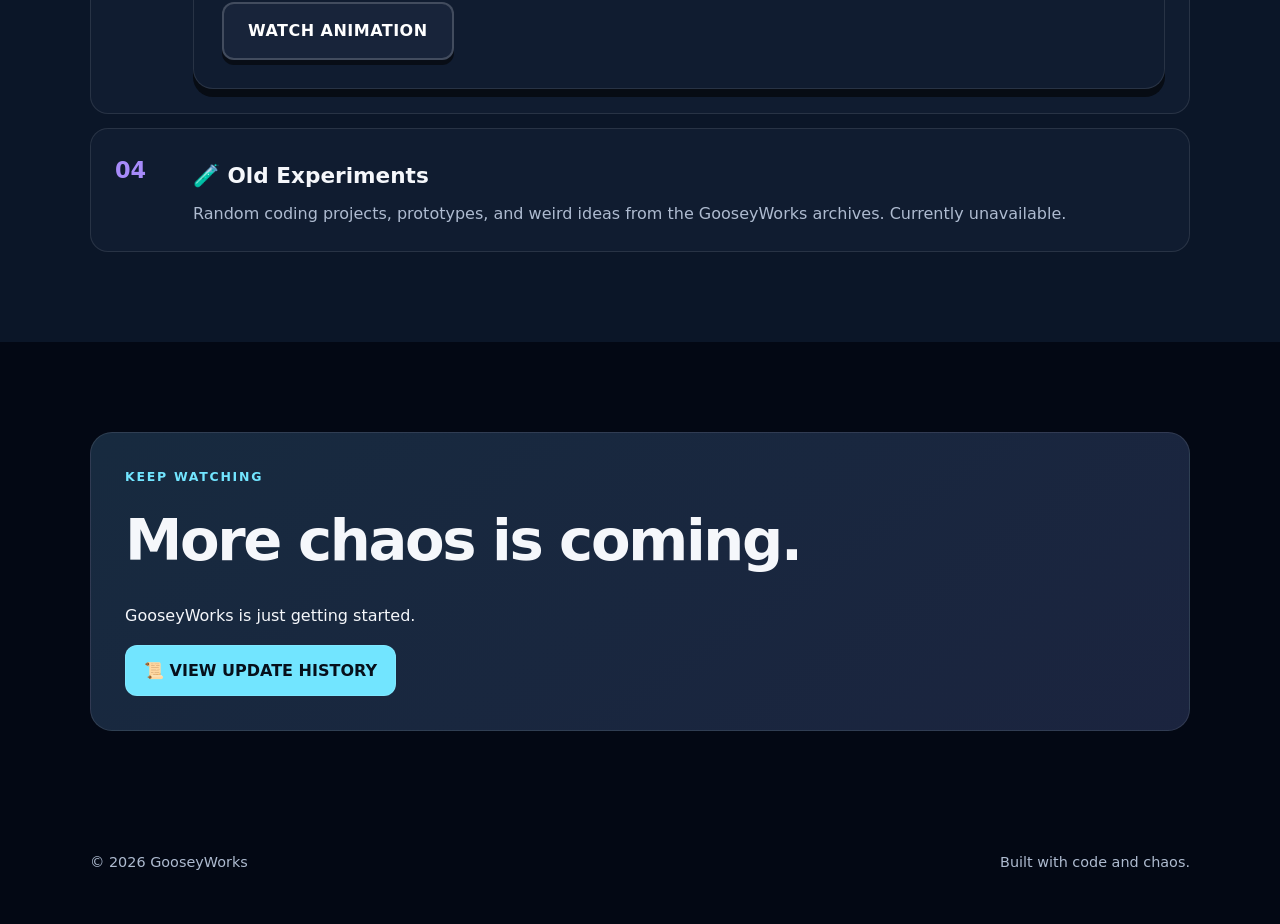
==== commit 68c5f891: "Update index.html" ====
--- a/index.html
+++ b/index.html
@@ -97,11 +97,20 @@
     </div>
 <div class="game-card">
     <div class="game-card-icon">🏫</div>
-    <h3>GOOSEYWORKS CLASSROOM</h3>
-    <p>
+
+    <h3 data-i18n="classroomTitle">
+        GOOSEYWORKS CLASSROOM
+    </h3>
+
+    <p data-i18n="classroomDescription">
         Learn about science, history, computers, space, math, and more!
     </p>
-    <a href="classroom.html" class="game-button">
+
+    <a
+        href="classroom.html"
+        class="game-button"
+        data-i18n="classroomButton"
+    >
         🏫 ENTER THE CLASSROOM
     </a>
 </div>
@@ -387,6 +396,7 @@
     target="_blank"
     rel="noopener noreferrer"
     class="discord-button"
+    data-i18n="discordButton"
 >
     💬 Join the GooseyWorks Discord
 </a>
@@ -3628,8 +3638,6 @@
     }
 
   };
-
-
   /* ========================= */
   /* LANGUAGE SWITCHER */
   /* ========================= */
@@ -3637,191 +3645,133 @@
   const languageSelect =
     document.getElementById("languageSelect");
 
-
   function setLanguage(language) {
-
     const selected =
       translations[language] || translations.en;
 
-
-    document.documentElement.lang =
-      language;
-
+    document.documentElement.lang = language;
 
     document
       .querySelectorAll("[data-i18n]")
       .forEach(element => {
-
-        const key =
-          element.getAttribute("data-i18n");
-
-
-        if (selected[key]) {
-
-          element.textContent =
-            selected[key];
-
+        const key = element.getAttribute("data-i18n");
+
+        if (
+          Object.prototype.hasOwnProperty.call(
+            selected,
+            key
+          )
+        ) {
+          element.textContent = selected[key];
         }
-
       });
 
-
-    localStorage.setItem(
-      "gooseyworks-language",
-      language
-    );
-
+    try {
+      localStorage.setItem(
+        "gooseyworks-language",
+        language
+      );
+    } catch (error) {
+      console.warn("Could not save language preference.", error);
+    }
   }
-
 
   /* ========================= */
   /* LOAD SAVED LANGUAGE */
   /* ========================= */
 
-  const savedLanguage =
-    localStorage.getItem(
-      "gooseyworks-language"
-    );
-
-
-  if (
-    savedLanguage &&
-    translations[savedLanguage]
-  ) {
-
-    languageSelect.value =
-      savedLanguage;
-
-    setLanguage(
-      savedLanguage
-    );
-
+  try {
+    const savedLanguage =
+      localStorage.getItem("gooseyworks-language");
+
+    if (
+      savedLanguage &&
+      translations[savedLanguage]
+    ) {
+      if (languageSelect) {
+        languageSelect.value = savedLanguage;
+      }
+
+      setLanguage(savedLanguage);
+    } else if (languageSelect) {
+      setLanguage(languageSelect.value || "en");
+    }
+  } catch (error) {
+    if (languageSelect) {
+      setLanguage(languageSelect.value || "en");
+    }
   }
-
 
   /* ========================= */
   /* CHANGE LANGUAGE */
   /* ========================= */
 
-  languageSelect.addEventListener(
-    "change",
-    function () {
-
-      setLanguage(
-        this.value
-      );
-
-    }
-  );
+  if (languageSelect) {
+    languageSelect.addEventListener("change", function () {
+      setLanguage(this.value);
+    });
+  }
+
   /* ========================= */
   /* GOOSEYWORKS USERNAME */
   /* ========================= */
 
-  const USERNAME_KEY =
-    "gooseyWorksUsername";
-
+  const USERNAME_KEY = "gooseyWorksUsername";
 
   function getUsername() {
-
-    return (
-      localStorage.getItem(
-        USERNAME_KEY
-      ) || ""
-    );
-
+    try {
+      return localStorage.getItem(USERNAME_KEY) || "";
+    } catch (error) {
+      return "";
+    }
   }
 
-
   function openUsernameBox() {
-
     const modal =
-      document.getElementById(
-        "usernameModal"
-      );
+      document.getElementById("usernameModal");
 
     const input =
-      document.getElementById(
-        "usernameInput"
-      );
+      document.getElementById("usernameInput");
 
     const error =
-      document.getElementById(
-        "usernameError"
-      );
-
-
-    if (!modal) {
-      return;
+      document.getElementById("usernameError");
+
+    if (!modal) return;
+
+    modal.style.display = "flex";
+
+    if (input) {
+      input.value = getUsername();
+      input.focus();
     }
-
-
-    modal.style.display =
-      "flex";
-
-
-    if (input) {
-
-      input.value =
-        getUsername();
-
-      input.focus();
-
-    }
-
 
     if (error) {
       error.textContent = "";
     }
-
   }
 
-
   function closeUsernameBox() {
-
     const modal =
-      document.getElementById(
-        "usernameModal"
-      );
-
+      document.getElementById("usernameModal");
 
     if (modal) {
-
-      modal.style.display =
-        "none";
-
+      modal.style.display = "none";
     }
-
   }
 
-
-  function isUsernameAllowed(
-    username
-  ) {
-
+  function isUsernameAllowed(username) {
     if (
       username.length < 3 ||
       username.length > 16
     ) {
-
       return false;
-
     }
 
-
-    if (
-      !/^[a-zA-Z0-9 _-]+$/.test(
-        username
-      )
-    ) {
-
+    if (!/^[a-zA-Z0-9 _-]+$/.test(username)) {
       return false;
-
     }
 
-
-    const lower =
-      username.toLowerCase();
-
+    const lower = username.toLowerCase();
 
     const blockedWords = [
       "fuck",
@@ -3834,136 +3784,78 @@
       "fag"
     ];
 
-
-    for (
-      const word of blockedWords
-    ) {
-
-      if (
-        lower.includes(word)
-      ) {
-
+    for (const word of blockedWords) {
+      if (lower.includes(word)) {
         return false;
-
       }
-
     }
 
-
     // "crap" is allowed. 👍
-
     return true;
-
   }
 
-
   function saveUsername() {
-
     const input =
-      document.getElementById(
-        "usernameInput"
-      );
+      document.getElementById("usernameInput");
 
     const error =
-      document.getElementById(
-        "usernameError"
-      );
-
-
-    if (!input) {
+      document.getElementById("usernameError");
+
+    if (!input) return;
+
+    const username = input.value.trim();
+
+    if (!isUsernameAllowed(username)) {
+      if (error) {
+        error.textContent =
+          "❌ That username isn't allowed.";
+      }
+
       return;
     }
 
-
-    const username =
-      input.value.trim();
-
-
-    if (
-      !isUsernameAllowed(
-        username
-      )
-    ) {
-
+    try {
+      localStorage.setItem(USERNAME_KEY, username);
+    } catch (storageError) {
       if (error) {
-
         error.textContent =
-          "❌ That username isn't allowed.";
-
+          "❌ Could not save your username in this browser.";
       }
 
-      return;
-
-    }
-
-
-    localStorage.setItem(
-      USERNAME_KEY,
-      username
-    );
-
-
-    updateUsernameDisplay();
-
-    closeUsernameBox();
-
-  }
-
-
-  function updateUsernameDisplay() {
-
-    const display =
-      document.getElementById(
-        "usernameDisplay"
-      );
-
-    const button =
-      document.getElementById(
-        "usernameButton"
-      );
-
-    const username =
-      getUsername();
-
-
-    if (!display) {
       return;
     }
 
-
-    if (username) {
-
-      display.textContent =
-        "Signed in as: " +
-        username;
-
-
-      if (button) {
-
-        button.textContent =
-          "✏️ CHANGE USERNAME";
-
-      }
-
-    } else {
-
-      display.textContent =
-        "You are not signed in.";
-
-
-      if (button) {
-
-        button.textContent =
-          "✏️ CHOOSE USERNAME";
-
-      }
-
+    updateUsernameDisplay();
+    closeUsernameBox();
+  }
+
+  function updateUsernameDisplay() {
+    const display =
+      document.getElementById("usernameDisplay");
+
+    const button =
+      document.getElementById("usernameButton");
+
+    const username = getUsername();
+
+    if (display) {
+      display.textContent = username
+        ? "Signed in as: " + username
+        : "You are not signed in.";
     }
 
+    if (button) {
+      button.textContent = username
+        ? "✏️ CHANGE USERNAME"
+        : "✏️ CHOOSE USERNAME";
+    }
   }
 
+  /* ========================= */
+  /* INITIALIZE USERNAME */
+  /* ========================= */
 
   updateUsernameDisplay();
-</script>
+  </script>
 </body>
 </html>
--- a/style.css
+++ b/style.css
@@ -1,5 +1,5 @@
 :root {
-  --bg: #08111f;
+  --bg: #030814;
   --panel: #101c30;
   --panel2: #15243d;
   --text: #f5f7fb;
@@ -9,484 +9,973 @@
   --border: rgba(255,255,255,.10);
   --max: 1100px;
 }
-*{box-sizing:border-box}
-html{scroll-behavior:smooth}
-body{margin:0;font-family:system-ui,-apple-system,BlinkMacSystemFont,"Segoe UI",sans-serif;background:var(--bg);color:var(--text);line-height:1.6}
-a{color:inherit;text-decoration:none}
-.hero{min-height:78vh;background:radial-gradient(circle at 20% 20%,rgba(114,229,255,.18),transparent 35%),radial-gradient(circle at 80% 30%,rgba(167,139,250,.18),transparent 35%),linear-gradient(135deg,#08111f,#101a2e 55%,#0c1730);display:flex;flex-direction:column}
-.nav{width:min(var(--max),calc(100% - 40px));margin:auto;padding:22px 0;display:flex;justify-content:space-between;align-items:center}
-.logo{font-weight:900;font-size:1.3rem;letter-spacing:-.03em}.nav-links{display:flex;gap:24px;color:var(--muted)}.nav-links a:hover{color:var(--text)}
-.hero-content{width:min(var(--max),calc(100% - 40px));margin:auto;padding:80px 0}.eyebrow,.tag{color:var(--accent);font-size:.78rem;font-weight:800;letter-spacing:.14em;text-transform:uppercase}
-.hero h1{margin:8px 0 0;font-size:clamp(3.4rem,9vw,7rem);line-height:.95;letter-spacing:-.06em}.hero p{max-width:650px;color:var(--muted);font-size:1.25rem;margin:24px 0 32px}
-.button,.card-button{display:inline-block;padding:12px 18px;border:1px solid var(--border);border-radius:12px;font-weight:800}.button{background:var(--accent);color:#06101b}.card-button{margin-top:auto;background:var(--panel2)}
-.section{width:min(var(--max),calc(100% - 40px));margin:auto;padding:90px 0}.section.alt{width:100%;padding-left:max(20px,calc((100% - var(--max))/2));padding-right:max(20px,calc((100% - var(--max))/2));background:#0b1628}.section h2{font-size:clamp(2.2rem,5vw,3.6rem);margin:0 0 8px;letter-spacing:-.04em}.section-intro{color:var(--muted);margin-top:0}
-.grid{display:grid;grid-template-columns:repeat(3,1fr);gap:18px;margin-top:28px}.card{min-height:320px;padding:26px;display:flex;flex-direction:column;border:1px solid var(--border);border-radius:20px;background:var(--panel)}.featured{background:linear-gradient(145deg,rgba(114,229,255,.1),rgba(167,139,250,.1)),var(--panel)}.icon{font-size:2.6rem;margin-bottom:12px}.card h3,.project h3{margin:6px 0 8px;font-size:1.35rem}.card p{color:var(--muted)}
-.project-list{display:grid;gap:14px;margin-top:28px}.project{display:grid;grid-template-columns:60px 1fr;gap:18px;padding:24px;border:1px solid var(--border);border-radius:18px;background:var(--panel)}.project p{margin:0;color:var(--muted)}.number{font-size:1.4rem;font-weight:900;color:var(--accent2)}
-.about-box{padding:34px;border:1px solid var(--border);border-radius:22px;background:linear-gradient(145deg,rgba(114,229,255,.07),rgba(167,139,250,.07)),var(--panel)}.about-box h2{margin-top:8px}
-footer{width:min(var(--max),calc(100% - 40px));margin:auto;padding:30px 0 50px;display:flex;justify-content:space-between;color:var(--muted);font-size:.9rem}
-@media(max-width:820px){.grid{grid-template-columns:1fr}.nav-links{display:none}footer{flex-direction:column;gap:8px}}
+
+* {
+  box-sizing: border-box;
+}
+
+html {
+  scroll-behavior: smooth;
+}
+
+body {
+  margin: 0;
+  font-family:
+    system-ui,
+    -apple-system,
+    BlinkMacSystemFont,
+    "Segoe UI",
+    sans-serif;
+  background: var(--bg);
+  color: var(--text);
+  line-height: 1.6;
+}
+
+a {
+  color: inherit;
+  text-decoration: none;
+}
+
+/* =========================================
+   🌌 HERO
+   ========================================= */
+
+.hero {
+  min-height: 78vh;
+
+  background:
+    radial-gradient(
+      circle at 20% 20%,
+      rgba(114,229,255,.10),
+      transparent 35%
+    ),
+    radial-gradient(
+      circle at 80% 30%,
+      rgba(167,139,250,.10),
+      transparent 35%
+    ),
+    linear-gradient(
+      135deg,
+      #030814,
+      #071022 55%,
+      #050b1a
+    );
+
+  display: flex;
+  flex-direction: column;
+}
+
+/* =========================================
+   🧭 NAVIGATION
+   ========================================= */
+
+.nav {
+  width: min(var(--max),calc(100% - 40px));
+  margin: auto;
+  padding: 22px 0;
+
+  display: flex;
+  justify-content: space-between;
+  align-items: center;
+}
+
+.logo {
+  font-weight: 900;
+  font-size: 1.3rem;
+  letter-spacing: -.03em;
+}
+
+.nav-links {
+  display: flex;
+  gap: 24px;
+  color: var(--muted);
+}
+
+.nav-links a:hover {
+  color: var(--text);
+}
+
+/* =========================================
+   🪿 HERO CONTENT
+   ========================================= */
+
+.hero-content {
+  width: min(var(--max),calc(100% - 40px));
+  margin: auto;
+  padding: 80px 0;
+}
+
+.eyebrow,
+.tag {
+  color: var(--accent);
+  font-size: .78rem;
+  font-weight: 800;
+  letter-spacing: .14em;
+  text-transform: uppercase;
+}
+
+.hero h1 {
+  margin: 8px 0 0;
+
+  font-size: clamp(3.4rem,9vw,7rem);
+  line-height: .95;
+  letter-spacing: -.06em;
+
+  background:
+    linear-gradient(
+      90deg,
+      #4cc9ff,
+      #7c5cff,
+      #c45cff
+    );
+
+  -webkit-background-clip: text;
+  -webkit-text-fill-color: transparent;
+  background-clip: text;
+}
+
+.hero p {
+  max-width: 650px;
+  color: var(--muted);
+  font-size: 1.25rem;
+  margin: 24px 0 32px;
+}
+
+/* =========================================
+   🔘 BUTTONS
+   ========================================= */
+
+.button,
+.card-button {
+  display: inline-block;
+  padding: 12px 18px;
+  border: 1px solid var(--border);
+  border-radius: 12px;
+  font-weight: 800;
+}
+
+.button {
+  background: var(--accent);
+  color: #06101b;
+}
+
+.card-button {
+  margin-top: auto;
+  background: var(--panel2);
+}
+
+/* =========================================
+   📦 SECTIONS
+   ========================================= */
+
+.section {
+  width: min(var(--max),calc(100% - 40px));
+  margin: auto;
+  padding: 90px 0;
+}
+
+.section.alt {
+  width: 100%;
+  padding-left: max(20px,calc((100% - var(--max))/2));
+  padding-right: max(20px,calc((100% - var(--max))/2));
+  background: #0b1628;
+}
+
+.section h2 {
+  font-size: clamp(2.2rem,5vw,3.6rem);
+  margin: 0 0 8px;
+  letter-spacing: -.04em;
+}
+
+.section-intro {
+  color: var(--muted);
+  margin-top: 0;
+}
+
+/* =========================================
+   📣 ANNOUNCEMENT GRID
+   ========================================= */
+
+.grid {
+  display: grid;
+  grid-template-columns: repeat(3,1fr);
+  gap: 18px;
+  margin-top: 28px;
+}
+
+.card {
+  min-height: 320px;
+  padding: 26px;
+
+  display: flex;
+  flex-direction: column;
+
+  border: 1px solid var(--border);
+  border-radius: 20px;
+  background: var(--panel);
+}
+
+.featured {
+  background:
+    linear-gradient(
+      145deg,
+      rgba(114,229,255,.1),
+      rgba(167,139,250,.1)
+    ),
+    var(--panel);
+}
+
+.icon {
+  font-size: 2.6rem;
+  margin-bottom: 12px;
+}
+
+.card h3,
+.project h3 {
+  margin: 6px 0 8px;
+  font-size: 1.35rem;
+}
+
+.card p {
+  color: var(--muted);
+}
+
+/* =========================================
+   🛠️ PROJECTS
+   ========================================= */
+
+.project-list {
+  display: grid;
+  gap: 14px;
+  margin-top: 28px;
+}
+
+.project {
+  display: grid;
+  grid-template-columns: 60px 1fr;
+  gap: 18px;
+
+  padding: 24px;
+
+  border: 1px solid var(--border);
+  border-radius: 18px;
+  background: var(--panel);
+}
+
+.project p {
+  margin: 0;
+  color: var(--muted);
+}
+
+.number {
+  font-size: 1.4rem;
+  font-weight: 900;
+  color: var(--accent2);
+}
+
+/* =========================================
+   ℹ️ ABOUT
+   ========================================= */
+
+.about-box {
+  padding: 34px;
+
+  border: 1px solid var(--border);
+  border-radius: 22px;
+
+  background:
+    linear-gradient(
+      145deg,
+      rgba(114,229,255,.07),
+      rgba(167,139,250,.07)
+    ),
+    var(--panel);
+}
+
+.about-box h2 {
+  margin-top: 8px;
+}
+
+/* =========================================
+   🦶 FOOTER
+   ========================================= */
+
+footer {
+  width: min(var(--max),calc(100% - 40px));
+  margin: auto;
+  padding: 30px 0 50px;
+
+  display: flex;
+  justify-content: space-between;
+
+  color: var(--muted);
+  font-size: .9rem;
+}
+
+/* =========================================
+   🪿 LOGO
+   ========================================= */
+
 .site-logo {
-    width: 140px;
-    height: 140px;
-    object-fit: contain;
-    display: block;
-    margin: 0 auto 20px;
-}
+  width: 140px;
+  height: 140px;
+  object-fit: contain;
+  display: block;
+  margin: 0 auto 20px;
+}
+
+/* =========================================
+   🎮 GAMES
+   ========================================= */
+
 .games-section {
-    max-width: 1100px;
-    margin: 80px auto;
-    padding: 0 24px;
+  max-width: 1100px;
+  margin: 80px auto;
+  padding: 0 24px;
 }
 
 .games-section h2 {
-    font-size: 3rem;
-    margin: 0 0 30px;
+  font-size: 3rem;
+  margin: 0 0 30px;
 }
 
 .games-grid {
-    display: grid;
-    grid-template-columns: repeat(2, 1fr);
-    gap: 22px;
-}
+  display: grid;
+  grid-template-columns: repeat(2, 1fr);
+  gap: 22px;
+}
+
 .game-card {
-    padding: 28px;
-    border: 1px solid rgba(255, 255, 255, 0.10);
-    border-radius: 20px;
-
-    background: #101c30;
-    color: #f5f7fb;
-
-    box-shadow: 0 8px 0 #070c14;
-
-    transition:
-        transform 0.2s ease,
-        box-shadow 0.2s ease;
+  padding: 28px;
+
+  border: 1px solid rgba(255,255,255,0.10);
+  border-radius: 20px;
+
+  background: #101c30;
+  color: #f5f7fb;
+
+  box-shadow: 0 8px 0 #070c14;
+
+  transition:
+    transform 0.2s ease,
+    box-shadow 0.2s ease;
 }
 
 .game-card:hover {
-    transform: translateY(-6px);
-    box-shadow: 0 14px 0 #070c14;
-}
+  transform: translateY(-6px);
+  box-shadow: 0 14px 0 #070c14;
+}
+
 .game-card-icon {
-    font-size: 3rem;
-    margin-bottom: 10px;
+  font-size: 3rem;
+  margin-bottom: 10px;
 }
 
 .game-card h3 {
-    margin: 0 0 10px;
-    font-size: 1.5rem;
+  margin: 0 0 10px;
+  font-size: 1.5rem;
 }
 
 .game-card p {
-    margin-bottom: 22px;
-}
+  margin-bottom: 22px;
+}
+
 .game-button {
-    display: inline-block;
-    padding: 14px 24px;
-
-    border: 2px solid rgba(255, 255, 255, 0.18);
-    border-radius: 12px;
-
-    background: #18243a;
-    color: #ffffff;
-
-    font-weight: 900;
-    text-decoration: none;
-    letter-spacing: 0.03em;
-
-    box-shadow: 0 5px 0 #080d16;
-
-    transition:
-        transform 0.15s ease,
-        box-shadow 0.15s ease,
-        background 0.15s ease;
+  display: inline-block;
+  padding: 14px 24px;
+
+  border: 2px solid rgba(255,255,255,0.18);
+  border-radius: 12px;
+
+  background: #18243a;
+  color: #ffffff;
+
+  font-weight: 900;
+  text-decoration: none;
+  letter-spacing: 0.03em;
+
+  box-shadow: 0 5px 0 #080d16;
+
+  transition:
+    transform 0.15s ease,
+    box-shadow 0.15s ease,
+    background 0.15s ease;
 }
 
 .game-button:hover {
-    transform: translateY(-4px) scale(1.02);
-    background: #243653;
-    box-shadow: 0 9px 0 #080d16;
+  transform: translateY(-4px) scale(1.02);
+  background: #243653;
+  box-shadow: 0 9px 0 #080d16;
 }
 
 .game-button:active {
-    transform: translateY(3px) scale(0.98);
-    box-shadow: 0 2px 0 #080d16;
-}
+  transform: translateY(3px) scale(0.98);
+  box-shadow: 0 2px 0 #080d16;
+}
+
+/* =========================================
+   📁 ARCHIVES
+   ========================================= */
+
+.archive-project {
+  display: grid;
+  color: inherit;
+  text-decoration: none;
+  cursor: pointer;
+}
+
+.archive-project:hover {
+  transform: translateY(-4px);
+  background: #15243d;
+}
+
+/* =========================================
+   🐛 BUG BUTTON
+   ========================================= */
+
+.bug-button {
+  display: inline-block;
+  position: relative;
+
+  margin: 30px auto;
+  padding: 20px 40px;
+
+  background:
+    linear-gradient(
+      135deg,
+      #ff3030,
+      #ff6a00,
+      #ffb000
+    );
+
+  color: white;
+
+  font-size: 1.25rem;
+  font-weight: 900;
+  letter-spacing: 1px;
+
+  text-decoration: none;
+
+  border: 3px solid #fff;
+  border-radius: 18px;
+
+  box-shadow:
+    0 0 12px rgba(255,50,50,0.8),
+    0 0 30px rgba(255,110,0,0.55),
+    0 10px 30px rgba(0,0,0,0.35);
+
+  overflow: hidden;
+
+  transition:
+    transform 0.15s ease,
+    box-shadow 0.15s ease;
+
+  animation: bugPulse 1.8s infinite;
+}
+
+.bug-button::before {
+  content: "";
+  position: absolute;
+
+  top: 0;
+  left: -120%;
+
+  width: 70%;
+  height: 100%;
+
+  background: rgba(255,255,255,0.3);
+
+  transform: skewX(-25deg);
+
+  transition: left 0.45s ease;
+}
+
+@keyframes bugPulse {
+  0%,100% {
+    box-shadow:
+      0 0 12px rgba(255,50,50,0.8),
+      0 0 30px rgba(255,110,0,0.55),
+      0 10px 30px rgba(0,0,0,0.35);
+  }
+
+  50% {
+    box-shadow:
+      0 0 22px rgba(255,30,30,1),
+      0 0 45px rgba(255,150,0,0.8),
+      0 12px 35px rgba(0,0,0,0.45);
+  }
+}
+
+.bug-button:hover {
+  transform:
+    translateY(-5px)
+    scale(1.06)
+    rotate(1deg);
+
+  box-shadow:
+    0 0 25px rgba(255,30,30,1),
+    0 0 55px rgba(255,120,0,0.9),
+    0 15px 40px rgba(0,0,0,0.5);
+}
+
+.bug-button:hover::before {
+  left: 130%;
+}
+
+.bug-button:active {
+  transform: scale(0.97);
+}
+
+/* =========================================
+   🤖 AI BUTTON
+   ========================================= */
+
+.ai-button {
+  display: inline-block;
+  position: relative;
+
+  margin: 30px auto;
+  padding: 20px 40px;
+
+  background:
+    linear-gradient(
+      135deg,
+      #00e5ff,
+      #7a5cff,
+      #ff4fd8
+    );
+
+  color: white;
+
+  font-size: 1.25rem;
+  font-weight: 900;
+  letter-spacing: 1px;
+
+  text-decoration: none;
+
+  border: 3px solid white;
+  border-radius: 18px;
+
+  box-shadow:
+    0 0 15px rgba(0,229,255,0.6),
+    0 0 30px rgba(122,92,255,0.5),
+    0 10px 30px rgba(0,0,0,0.35);
+
+  overflow: hidden;
+
+  transition:
+    transform 0.2s ease,
+    box-shadow 0.2s ease;
+}
+
+.ai-button::before {
+  content: "";
+  position: absolute;
+
+  top: 0;
+  left: -120%;
+
+  width: 80%;
+  height: 100%;
+
+  background: rgba(255,255,255,0.25);
+
+  transform: skewX(-25deg);
+
+  transition: left 0.5s ease;
+}
+
+.ai-button:hover {
+  transform:
+    translateY(-5px)
+    scale(1.06)
+    rotate(-1deg);
+
+  box-shadow:
+    0 0 20px rgba(0,229,255,0.9),
+    0 0 45px rgba(255,79,216,0.7),
+    0 15px 35px rgba(0,0,0,0.45);
+}
+
+.ai-button:hover::before {
+  left: 130%;
+}
+
+.ai-button:active {
+  transform: scale(0.98);
+}
+
+/* =========================================
+   🌎 LANGUAGE SELECTOR
+   ========================================= */
+
+.language-select {
+  appearance: none;
+  -webkit-appearance: none;
+
+  padding: 12px 40px 12px 42px;
+
+  background: #18243a;
+  color: #ffffff;
+
+  border: 2px solid rgba(255,255,255,0.18);
+  border-radius: 12px;
+
+  font-family: inherit;
+  font-size: 14px;
+  font-weight: 900;
+
+  cursor: pointer;
+
+  box-shadow: 0 5px 0 #080d16;
+
+  background-image:
+    linear-gradient(45deg, transparent 50%, #ffffff 50%),
+    linear-gradient(135deg, #ffffff 50%, transparent 50%);
+
+  background-position:
+    calc(100% - 17px) 50%,
+    calc(100% - 11px) 50%;
+
+  background-size:
+    6px 6px,
+    6px 6px;
+
+  background-repeat: no-repeat;
+
+  transition:
+    transform 0.15s ease,
+    box-shadow 0.15s ease,
+    background 0.15s ease;
+}
+
+.language-select:hover {
+  transform: translateY(-4px);
+  background: #243653;
+  box-shadow: 0 9px 0 #080d16;
+}
+
+.language-select:active {
+  transform: translateY(3px);
+  box-shadow: 0 2px 0 #080d16;
+}
+
+.language-select:focus {
+  outline: none;
+}
+
+.language-selector {
+  position: relative;
+}
+
+.language-selector::before {
+  content: "🌎";
+
+  position: absolute;
+  left: 13px;
+  top: 50%;
+
+  transform: translateY(-50%);
+
+  font-size: 18px;
+
+  pointer-events: none;
+  z-index: 2;
+}
+
+/* =========================================
+   💬 DISCORD BUTTON
+   ========================================= */
+
+.discord-button {
+  display: inline-block;
+  position: relative;
+
+  margin: 30px auto;
+  padding: 20px 40px;
+
+  background:
+    linear-gradient(
+      135deg,
+      #6d5cff,
+      #9b4dff,
+      #d94dff
+    );
+
+  color: white;
+
+  font-size: 1.25rem;
+  font-weight: 900;
+  letter-spacing: 1px;
+
+  text-decoration: none;
+
+  border: 3px solid white;
+  border-radius: 18px;
+
+  box-shadow:
+    0 0 8px #7c5cff,
+    0 0 18px #7c5cff,
+    0 0 35px #b14dff,
+    0 0 65px #d94dff,
+    0 10px 30px rgba(0,0,0,0.4);
+
+  overflow: hidden;
+
+  transition:
+    transform 0.2s ease,
+    box-shadow 0.2s ease;
+
+  animation: neonDiscordPulse 1.4s infinite;
+}
+
+.discord-button::before {
+  content: "";
+  position: absolute;
+
+  top: 0;
+  left: -120%;
+
+  width: 80%;
+  height: 100%;
+
+  background: rgba(255,255,255,0.4);
+
+  transform: skewX(-25deg);
+
+  transition: left 0.45s ease;
+}
+
+@keyframes neonDiscordPulse {
+
+  0%,100% {
+    box-shadow:
+      0 0 8px #7c5cff,
+      0 0 18px #7c5cff,
+      0 0 35px #b14dff,
+      0 0 65px #d94dff,
+      0 10px 30px rgba(0,0,0,0.4);
+  }
+
+  50% {
+    box-shadow:
+      0 0 12px #9b7cff,
+      0 0 30px #9b7cff,
+      0 0 55px #d94dff,
+      0 0 90px #ff6bff,
+      0 12px 40px rgba(0,0,0,0.5);
+  }
+}
+
+.discord-button:hover {
+  transform:
+    translateY(-6px)
+    scale(1.08)
+    rotate(1deg);
+
+  box-shadow:
+    0 0 15px #8f7cff,
+    0 0 35px #8f7cff,
+    0 0 65px #d94dff,
+    0 0 110px #ff6bff,
+    0 15px 45px rgba(0,0,0,0.55);
+}
+
+.discord-button:hover::before {
+  left: 130%;
+}
+
+.discord-button:active {
+  transform: scale(0.97);
+}
+
+/* =========================================
+   📱 RESPONSIVE
+   ========================================= */
+
+@media (max-width: 820px) {
+
+  .grid {
+    grid-template-columns: 1fr;
+  }
+
+  .nav-links {
+    display: none;
+  }
+
+  footer {
+    flex-direction: column;
+    gap: 8px;
+  }
+}
+
 @media (max-width: 700px) {
-    .games-grid {
-        grid-template-columns: 1fr;
-    }
-
-    .games-section h2 {
-        font-size: 2.3rem;
-    }
-}
-.archive-project {
-    display: grid;
-    color: inherit;
-    text-decoration: none;
-    cursor: pointer;
-}
-
-.archive-project:hover {
-    transform: translateY(-4px);
-    background: #15243d;
-}
-.bug-button {
-    display: inline-block;
-    position: relative;
-
-    margin: 30px auto;
-    padding: 20px 40px;
-
-    background: linear-gradient(
-        135deg,
-        #ff3030,
-        #ff6a00,
-        #ffb000
-    );
-
-    color: white;
-
-    font-size: 1.25rem;
-    font-weight: 900;
-    letter-spacing: 1px;
-
-    text-decoration: none;
-
-    border: 3px solid #fff;
-    border-radius: 18px;
-
-    box-shadow:
-        0 0 12px rgba(255, 50, 50, 0.8),
-        0 0 30px rgba(255, 110, 0, 0.55),
-        0 10px 30px rgba(0, 0, 0, 0.35);
-
-    overflow: hidden;
-
-    transition:
-        transform 0.15s ease,
-        box-shadow 0.15s ease;
-}
-
-/* Glitch streak */
-.bug-button::before {
-    content: "";
-    position: absolute;
-
-    top: 0;
-    left: -120%;
-
-    width: 70%;
-    height: 100%;
-
-    background: rgba(255, 255, 255, 0.3);
-
-    transform: skewX(-25deg);
-
-    transition: left 0.45s ease;
-}
-
-/* Warning pulse */
-@keyframes bugPulse {
-    0%, 100% {
-        box-shadow:
-            0 0 12px rgba(255, 50, 50, 0.8),
-            0 0 30px rgba(255, 110, 0, 0.55),
-            0 10px 30px rgba(0, 0, 0, 0.35);
-    }
-
-    50% {
-        box-shadow:
-            0 0 22px rgba(255, 30, 30, 1),
-            0 0 45px rgba(255, 150, 0, 0.8),
-            0 12px 35px rgba(0, 0, 0, 0.45);
-    }
-}
-
-.bug-button {
-    animation: bugPulse 1.8s infinite;
-}
-
-/* Hover */
-.bug-button:hover {
-    transform:
-        translateY(-5px)
-        scale(1.06)
-        rotate(1deg);
-
-    box-shadow:
-        0 0 25px rgba(255, 30, 30, 1),
-        0 0 55px rgba(255, 120, 0, 0.9),
-        0 15px 40px rgba(0, 0, 0, 0.5);
-}
-
-.bug-button:hover::before {
-    left: 130%;
-}
-
-/* Click */
-.bug-button:active {
-    transform: scale(0.97);
-}
-.ai-button {
-    display: inline-block;
-    position: relative;
-
-    margin: 30px auto;
-    padding: 20px 40px;
-
-    background: linear-gradient(
-        135deg,
-        #00e5ff,
-        #7a5cff,
-        #ff4fd8
-    );
-
-    color: white;
-
-    font-size: 1.25rem;
-    font-weight: 900;
-    letter-spacing: 1px;
-
-    text-decoration: none;
-
-    border: 3px solid white;
-    border-radius: 18px;
-
-    box-shadow:
-        0 0 15px rgba(0, 229, 255, 0.6),
-        0 0 30px rgba(122, 92, 255, 0.5),
-        0 10px 30px rgba(0, 0, 0, 0.35);
-
-    overflow: hidden;
-
-    transition:
-        transform 0.2s ease,
-        box-shadow 0.2s ease;
-}
-
-/* Shiny animated streak */
-.ai-button::before {
-    content: "";
-    position: absolute;
-
-    top: 0;
-    left: -120%;
-
-    width: 80%;
-    height: 100%;
-
-    background: rgba(255, 255, 255, 0.25);
-
-    transform: skewX(-25deg);
-
-    transition: left 0.5s ease;
-}
-
-/* Hover */
-.ai-button:hover {
-    transform:
-        translateY(-5px)
-        scale(1.06)
-        rotate(-1deg);
-
-    box-shadow:
-        0 0 20px rgba(0, 229, 255, 0.9),
-        0 0 45px rgba(255, 79, 216, 0.7),
-        0 15px 35px rgba(0, 0, 0, 0.45);
-}
-
-.ai-button:hover::before {
-    left: 130%;
-}
-
-/* Click */
-.ai-button:active {
-    transform: scale(0.98);
-}
-/* =========================================
-   🌎 GOOSEYWORKS WORLDWIDE LANGUAGE CONTROL
-   ========================================= */
-.language-select {
-    appearance: none;
-    -webkit-appearance: none;
-
-    padding: 12px 40px 12px 42px;
-
-    background: #18243a;
-    color: #ffffff;
-
-    border: 2px solid rgba(255, 255, 255, 0.18);
-    border-radius: 12px;
-
-    font-family: inherit;
-    font-size: 14px;
-    font-weight: 900;
-
-    cursor: pointer;
-
-    box-shadow: 0 5px 0 #080d16;
-
-    background-image:
-        linear-gradient(45deg, transparent 50%, #ffffff 50%),
-        linear-gradient(135deg, #ffffff 50%, transparent 50%);
-
-    background-position:
-        calc(100% - 17px) 50%,
-        calc(100% - 11px) 50%;
-
-    background-size:
-        6px 6px,
-        6px 6px;
-
-    background-repeat: no-repeat;
-
-    transition:
-        transform 0.15s ease,
-        box-shadow 0.15s ease,
-        background 0.15s ease;
-}
-
-.language-select:hover {
-    transform: translateY(-4px);
-    background: #243653;
-    box-shadow: 0 9px 0 #080d16;
-}
-
-.language-select:active {
-    transform: translateY(3px);
-    box-shadow: 0 2px 0 #080d16;
-}
-
-.language-select:focus {
-    outline: none;
-}
-
-.language-selector {
-    position: relative;
-}
-
-.language-selector::before {
-    content: "🌎";
-
-    position: absolute;
-    left: 13px;
-    top: 50%;
-
-    transform: translateY(-50%);
-
-    font-size: 18px;
-
-    pointer-events: none;
-    z-index: 2;
-}
- /* ==================================================
-    💬 NEON DISCORD BUTTON
-    ================================================== */
-
-.discord-button {
-    display: inline-block;
-    position: relative;
-
-    margin: 30px auto;
-    padding: 20px 40px;
-
-    background: linear-gradient(
-        135deg,
-        #6d5cff,
-        #9b4dff,
-        #d94dff
-    );
-
-    color: white;
-
-    font-size: 1.25rem;
-    font-weight: 900;
-    letter-spacing: 1px;
-
-    text-decoration: none;
-
-    border: 3px solid white;
-    border-radius: 18px;
-
-    box-shadow:
-        0 0 8px #7c5cff,
-        0 0 18px #7c5cff,
-        0 0 35px #b14dff,
-        0 0 65px #d94dff,
-        0 10px 30px rgba(0, 0, 0, 0.4);
-
-    overflow: hidden;
-
-    transition:
-        transform 0.2s ease,
-        box-shadow 0.2s ease;
-
-    animation:
-        neonDiscordPulse 1.4s infinite;
-}
-
-/* ✨ Neon shine streak */
-.discord-button::before {
-    content: "";
-    position: absolute;
-
-    top: 0;
-    left: -120%;
-
-    width: 80%;
-    height: 100%;
-
-    background: rgba(255, 255, 255, 0.4);
-
-    transform: skewX(-25deg);
-
-    transition: left 0.45s ease;
-}
-
-/* 💜 NEON PULSE */
-@keyframes neonDiscordPulse {
-
-    0%, 100% {
-        box-shadow:
-            0 0 8px #7c5cff,
-            0 0 18px #7c5cff,
-            0 0 35px #b14dff,
-            0 0 65px #d94dff,
-            0 10px 30px rgba(0, 0, 0, 0.4);
-    }
-
-    50% {
-        box-shadow:
-            0 0 12px #9b7cff,
-            0 0 30px #9b7cff,
-            0 0 55px #d94dff,
-            0 0 90px #ff6bff,
-            0 12px 40px rgba(0, 0, 0, 0.5);
-    }
-}
-
-/* ⚡ Hover */
-.discord-button:hover {
-    transform:
-        translateY(-6px)
-        scale(1.08)
-        rotate(1deg);
-
-    box-shadow:
-        0 0 15px #8f7cff,
-        0 0 35px #8f7cff,
-        0 0 65px #d94dff,
-        0 0 110px #ff6bff,
-        0 15px 45px rgba(0, 0, 0, 0.55);
-}
-
-.discord-button:hover::before {
-    left: 130%;
-}
-
-/* 💥 Click */
-.discord-button:active {
-    transform: scale(0.97);
-}
+
+  .games-grid {
+    grid-template-columns: 1fr;
+  }
+
+  .games-section h2 {
+    font-size: 2.3rem;
+  }
+}
+/* =========================================
+   🪿 CENTER THE MAIN GOOSEYWORKS SCREEN
+   ========================================= */
+
+.hero-content {
+  text-align: center;
+  display: flex;
+  flex-direction: column;
+  align-items: center;
+  justify-content: center;
+}
+
+.hero-content .eyebrow {
+  text-align: center;
+}
+
+.hero h1 {
+  width: 100%;
+  margin: 8px auto 0;
+
+  text-align: center;
+
+  font-size: clamp(3.4rem, 9vw, 7rem);
+  line-height: .95;
+  letter-spacing: -.06em;
+
+  background: linear-gradient(
+    90deg,
+    #4cc9ff 0%,
+    #7c5cff 50%,
+    #c45cff 100%
+  );
+
+  background-size: 100% 100%;
+  background-repeat: no-repeat;
+
+  -webkit-background-clip: text;
+  -webkit-text-fill-color: transparent;
+  background-clip: text;
+
+  color: transparent;
+}
+
+.hero p {
+  width: 100%;
+  max-width: 650px;
+
+  margin: 24px auto 32px;
+
+  text-align: center;
+}
+
+.hero-content .button {
+  margin-left: auto;
+  margin-right: auto;
+}
+
+/* Center the profile card in the opening screen */
+.profile-card {
+  margin-left: auto;
+  margin-right: auto;
+  text-align: center;
+}
+
+/* Center the Classroom card in the opening screen */
+.hero > .game-card {
+  margin-left: auto;
+  margin-right: auto;
+  text-align: center;
+}
+
+/* Keep the navigation normally aligned */
+.nav {
+  width: min(var(--max), calc(100% - 40px));
+}
+/* =========================================
+   🎯 PERFECTLY CENTER THE GOOSEYWORKS HERO
+   ========================================= */
+
+.hero {
+  align-items: center;
+  text-align: center;
+}
+
+.hero-content {
+  width: min(var(--max), calc(100% - 40px));
+  max-width: var(--max);
+  margin: 0 auto;
+  padding: 70px 20px 90px;
+
+  display: flex;
+  flex-direction: column;
+  align-items: center;
+  justify-content: center;
+
+  text-align: center;
+}
+
+.hero-content .eyebrow {
+  width: 100%;
+  text-align: center;
+}
+
+.hero h1 {
+  width: 100%;
+  margin: 12px auto 0;
+
+  text-align: center;
+
+  font-size: clamp(3.4rem, 9vw, 7rem);
+  line-height: .95;
+  letter-spacing: -.06em;
+
+  background: linear-gradient(
+    90deg,
+    #4cc9ff 0%,
+    #7c5cff 50%,
+    #c45cff 100%
+  );
+
+  -webkit-background-clip: text;
+  -webkit-text-fill-color: transparent;
+  background-clip: text;
+  -webkit-text-fill-color: transparent;
+}
+
+.hero-content p {
+  width: 100%;
+  max-width: 650px;
+
+  margin: 24px auto 32px;
+
+  text-align: center;
+}
+
+.hero-content .button {
+  display: inline-block;
+  margin: 0 auto;
+}
+
+.profile-card {
+  width: min(500px, calc(100% - 40px));
+  margin: 20px auto;
+
+  text-align: center;
+}
+
+.hero > .game-card {
+  width: min(500px, calc(100% - 40px));
+  margin: 20px auto;
+
+  text-align: center;
+}
+
+/* Keep the top navigation centered within the page */
+.nav {
+  width: min(var(--max), calc(100% - 40px));
+  margin-left: auto;
+  margin-right: auto;
+}
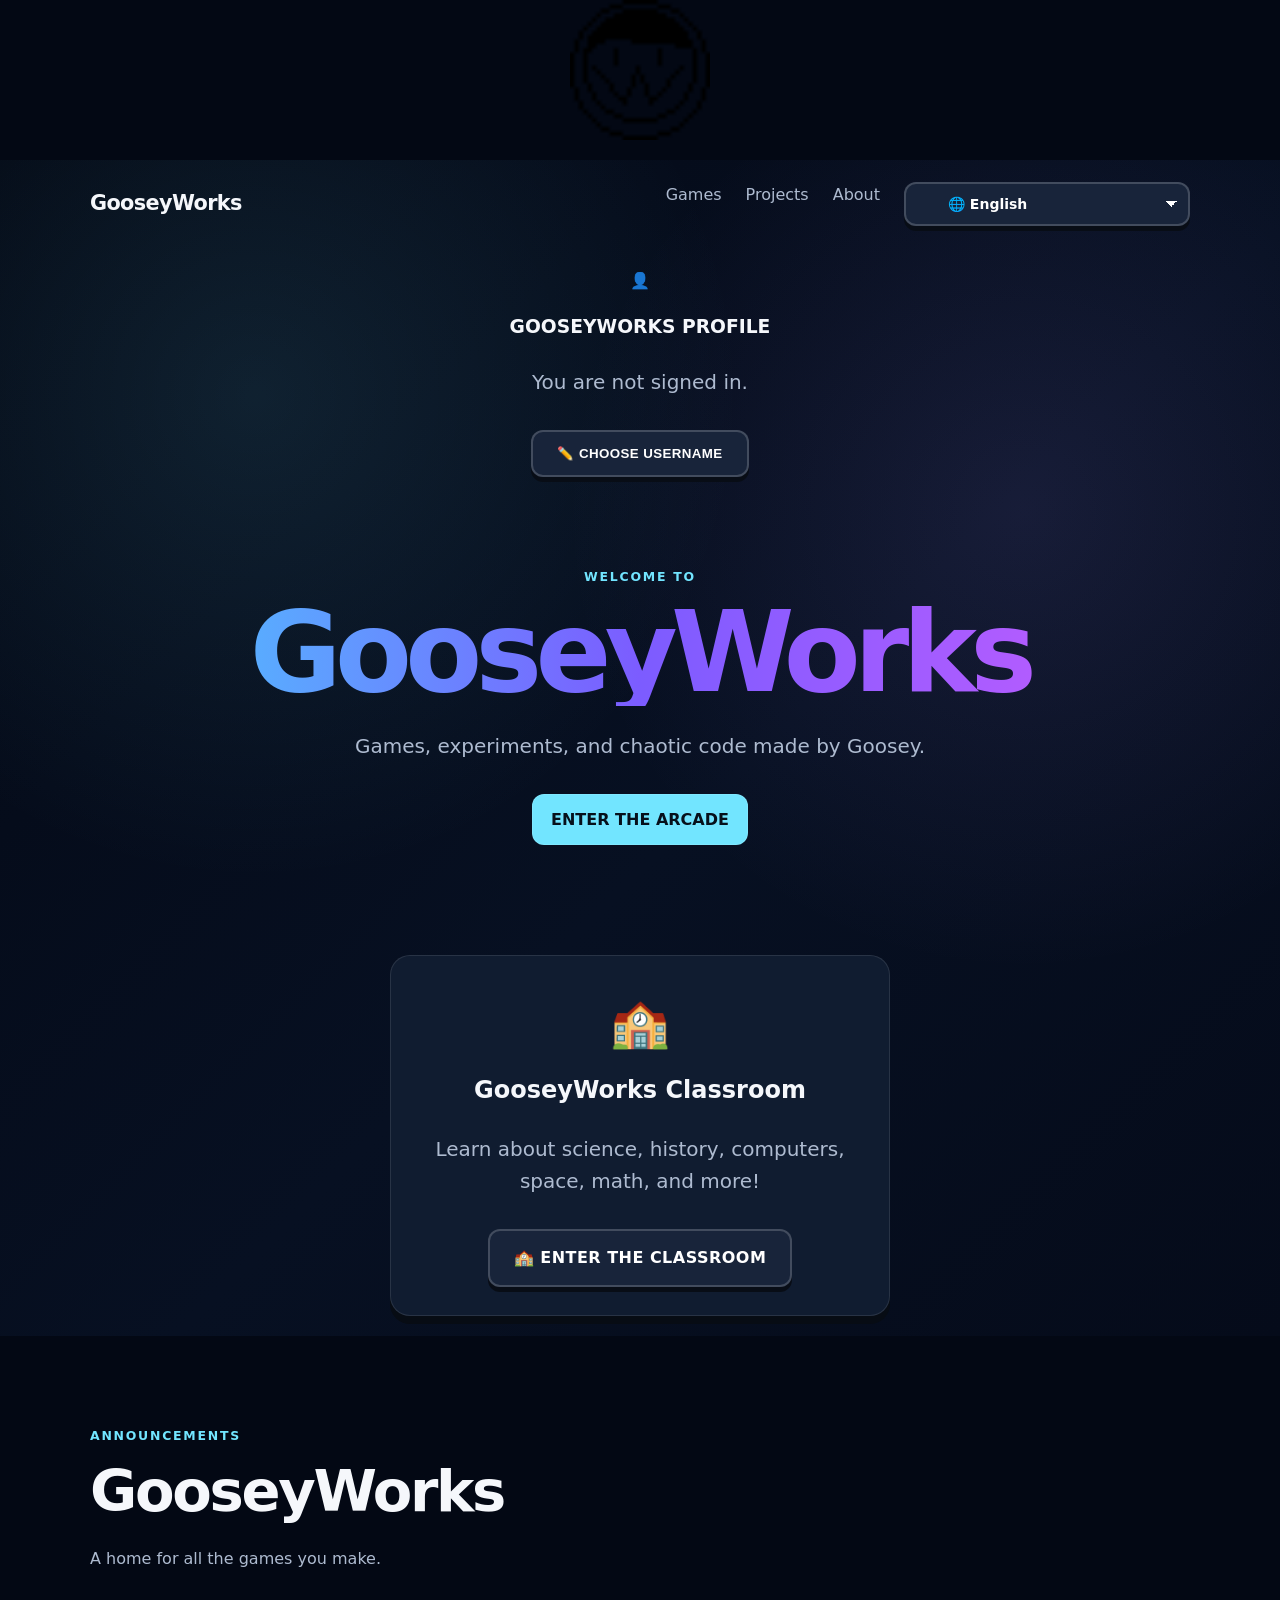
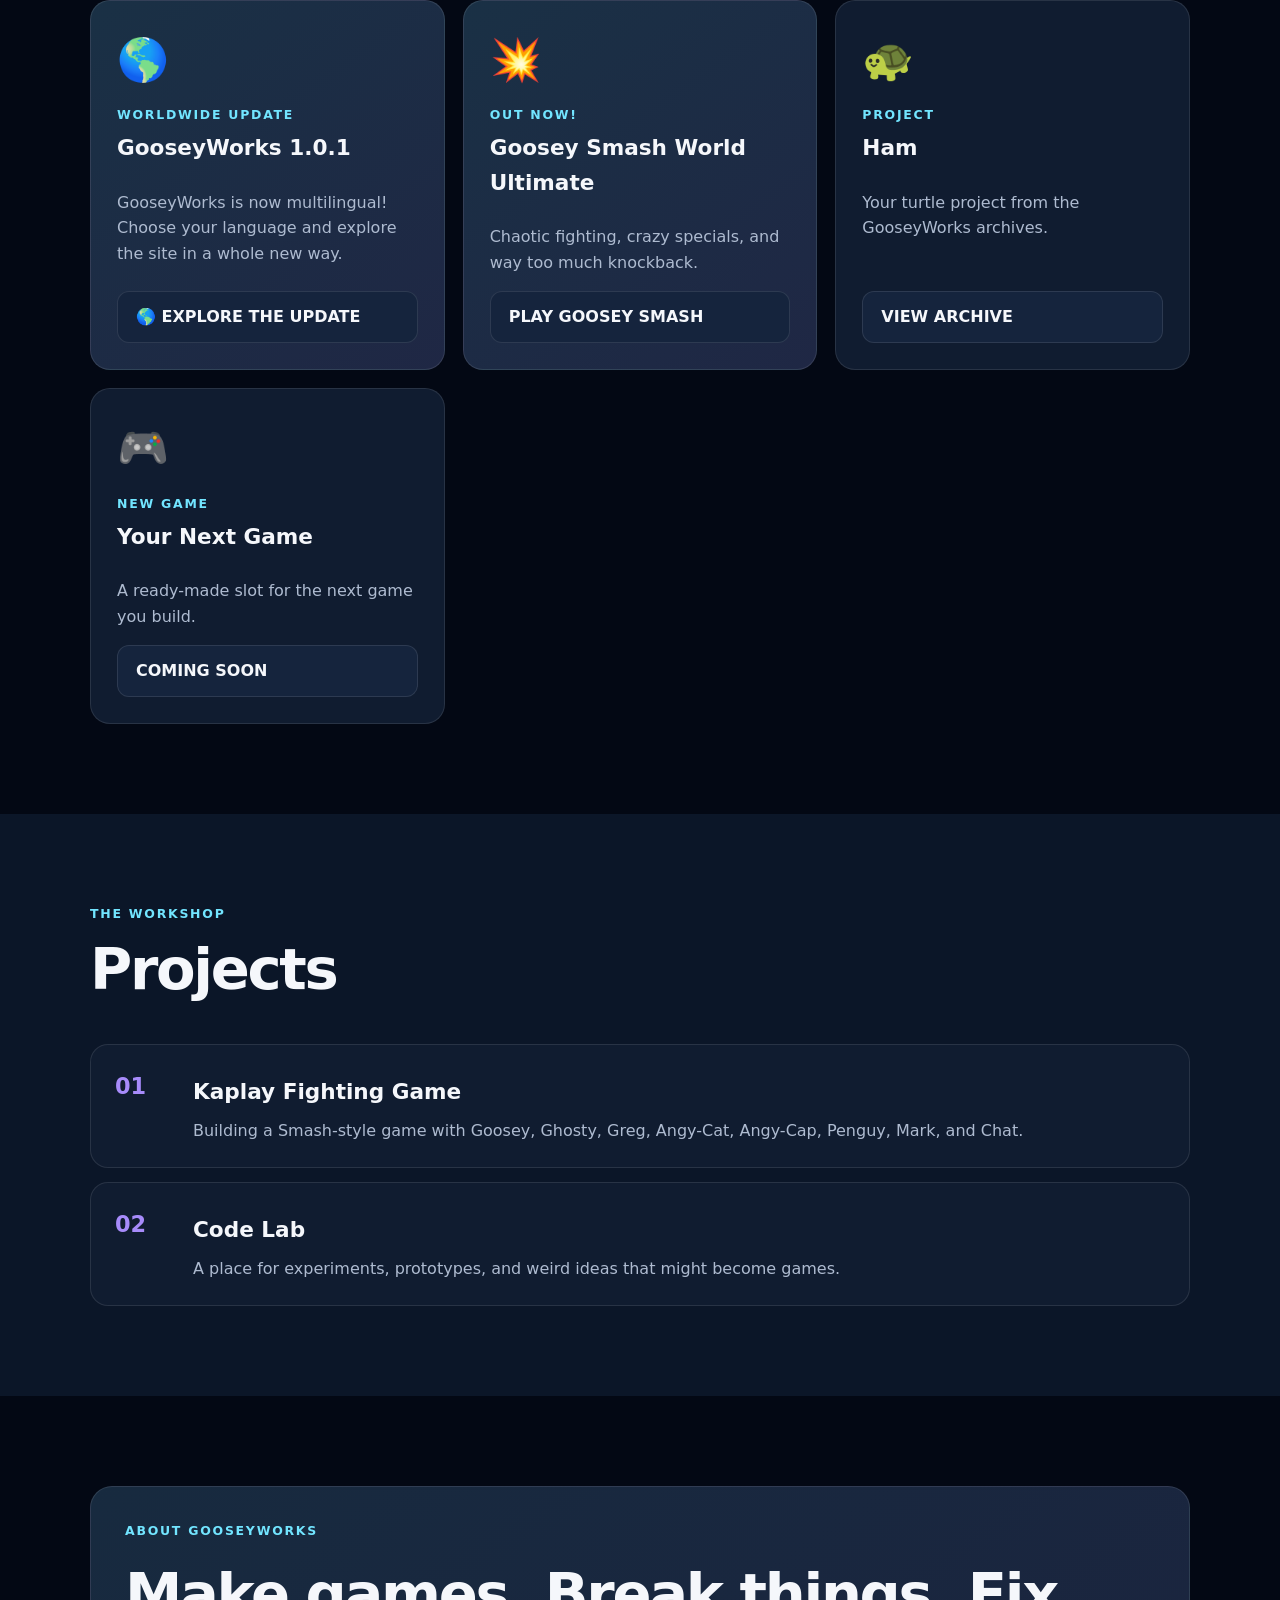
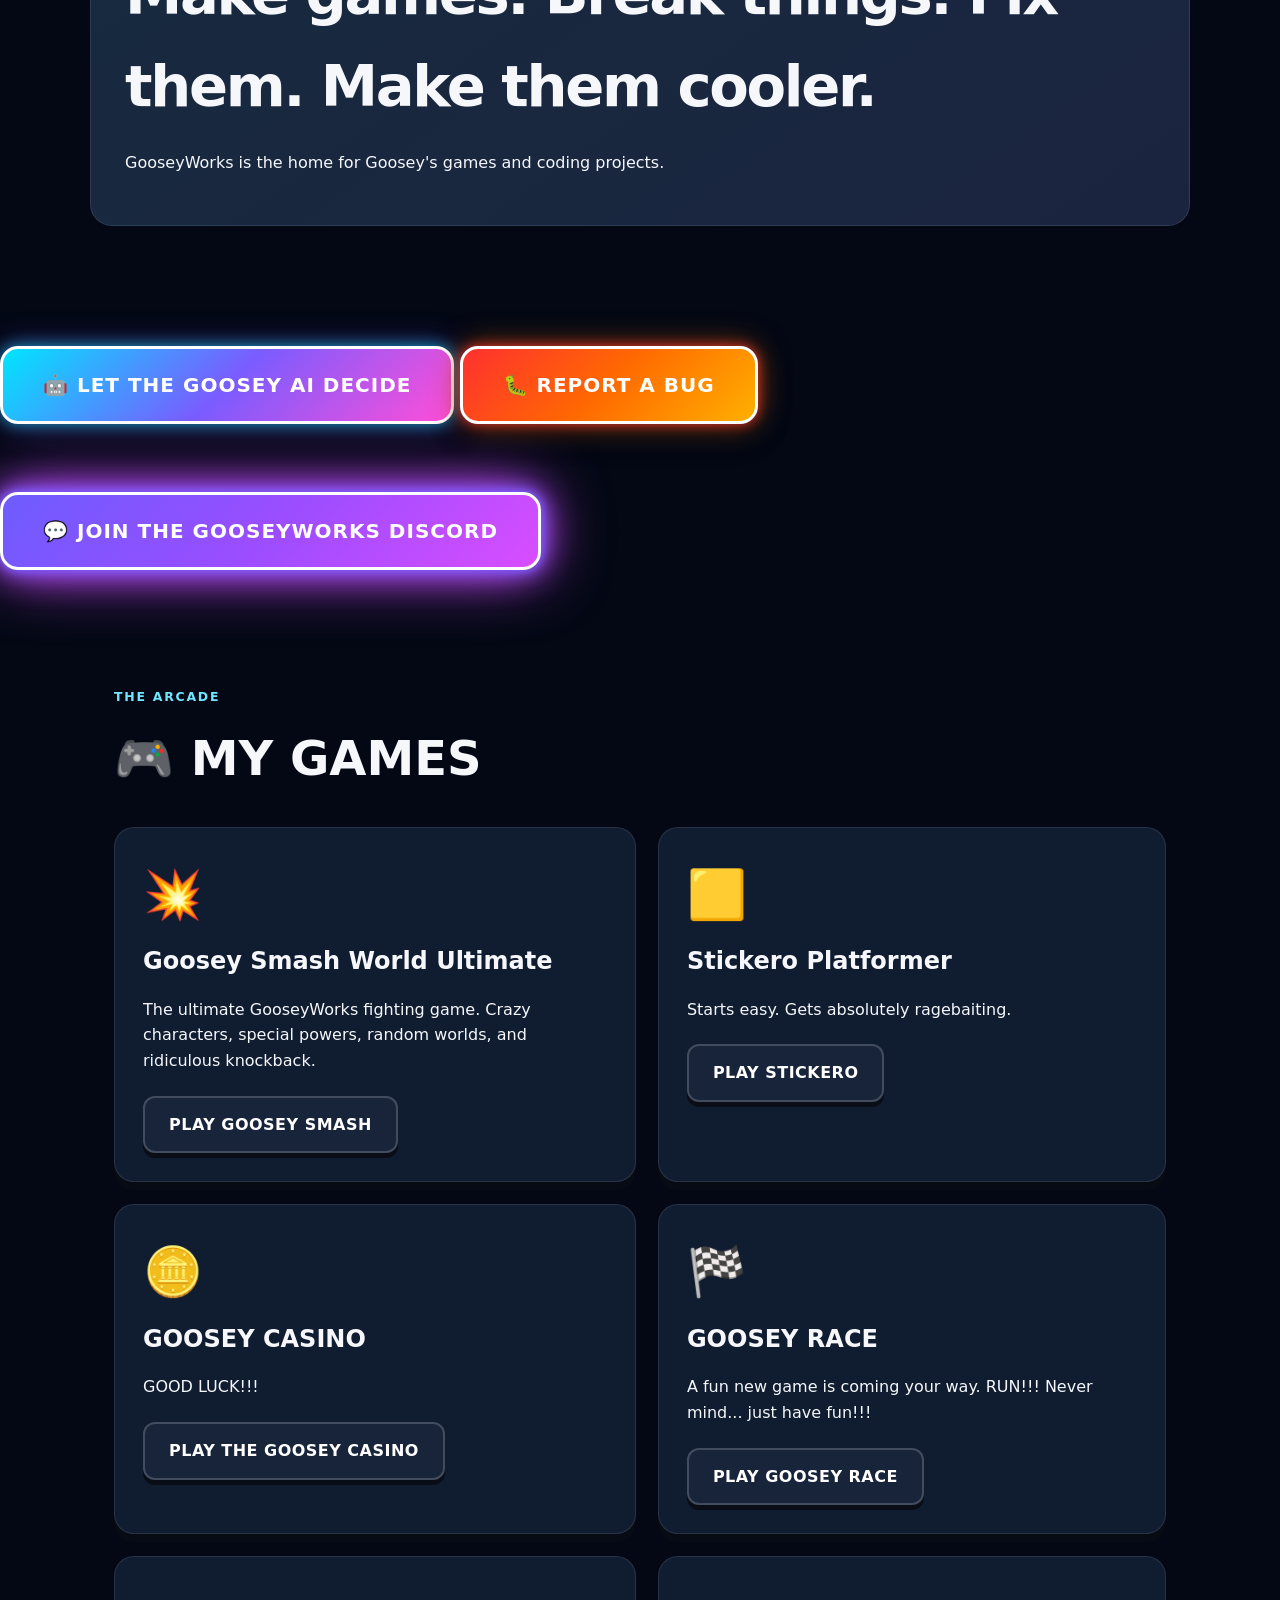
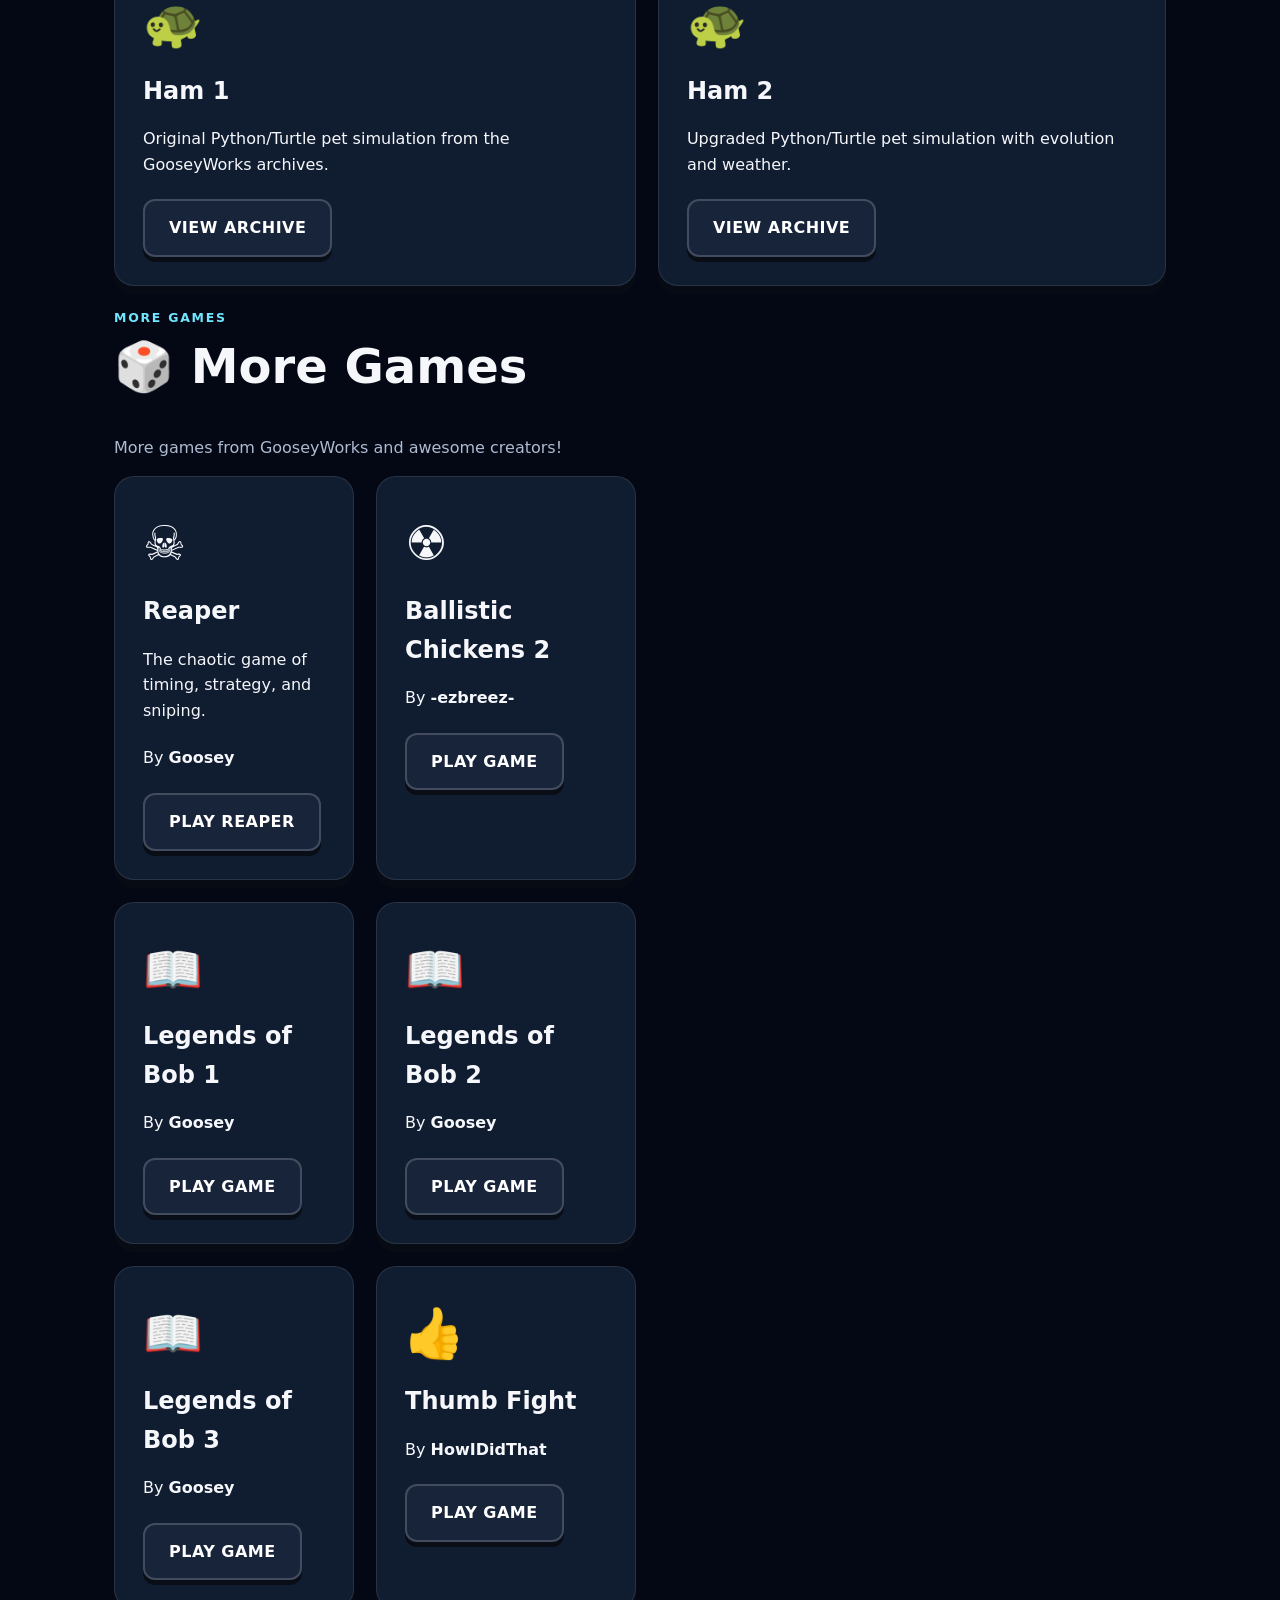
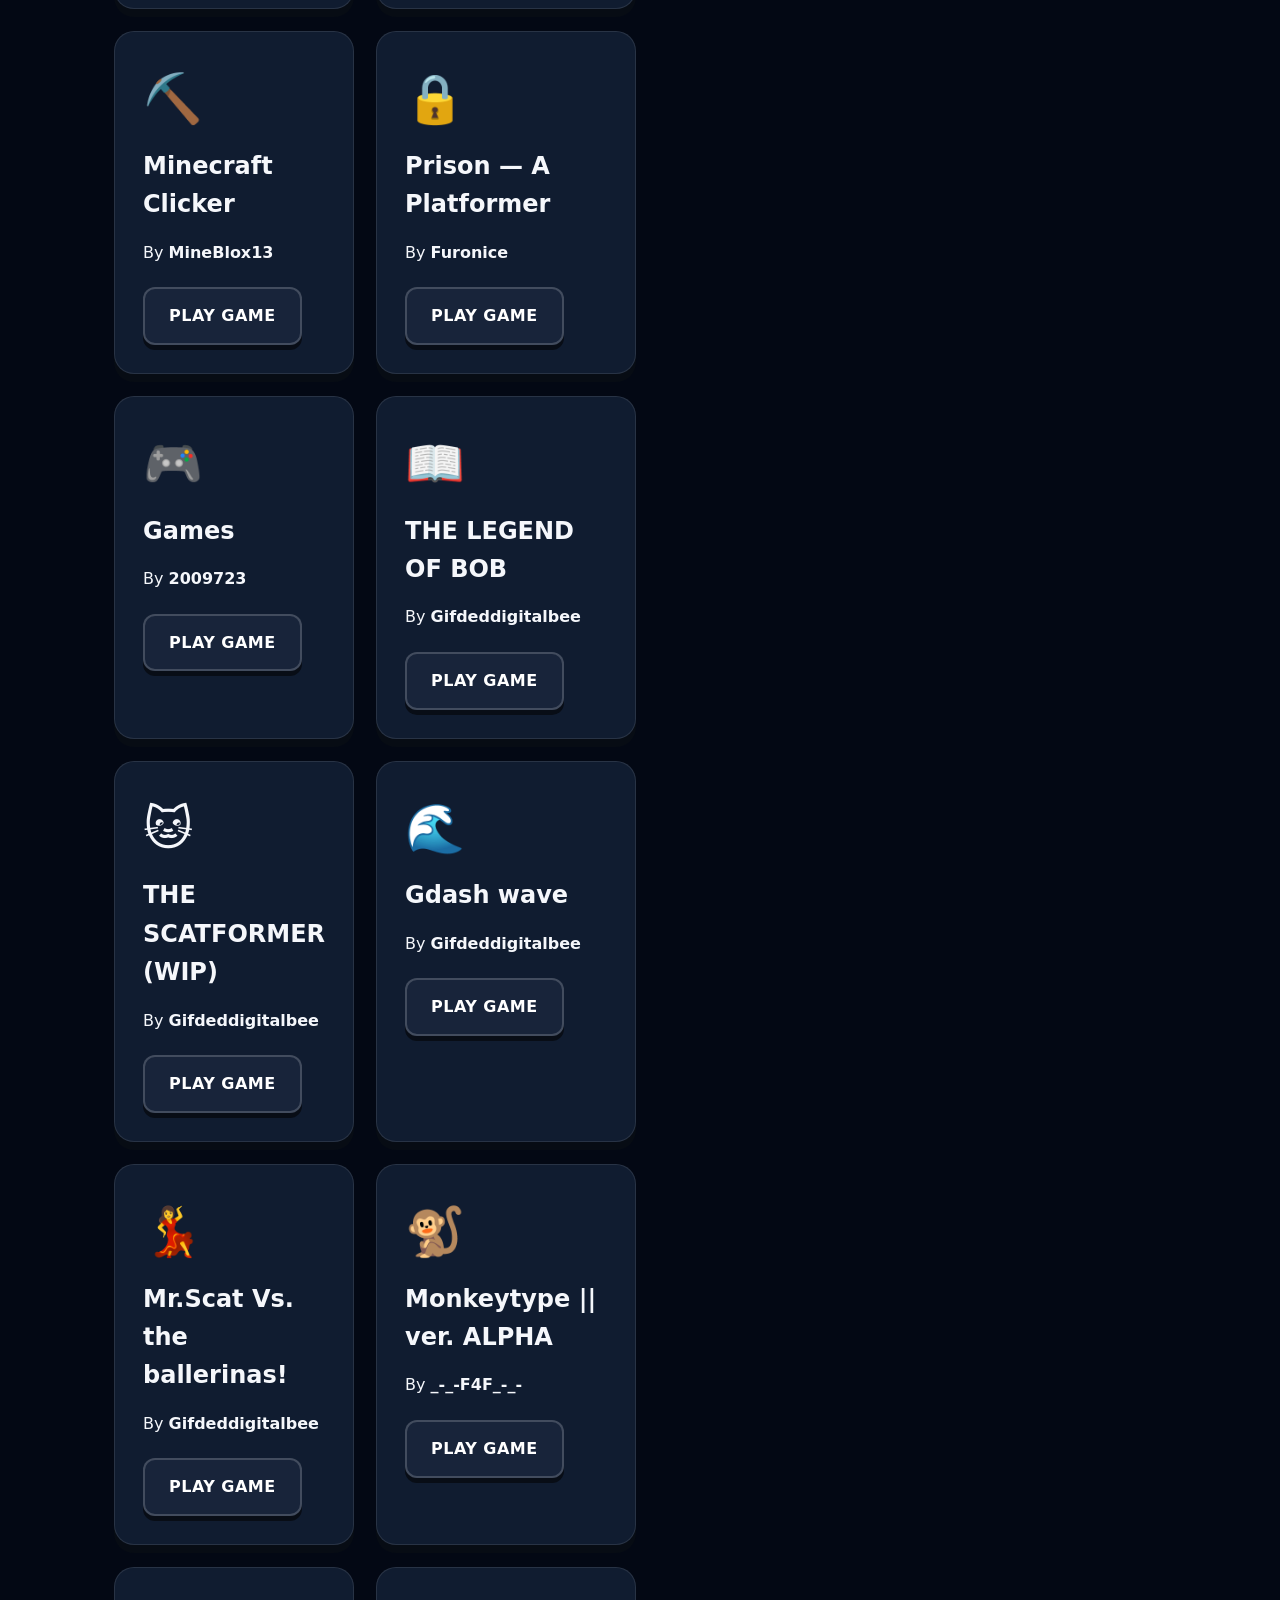
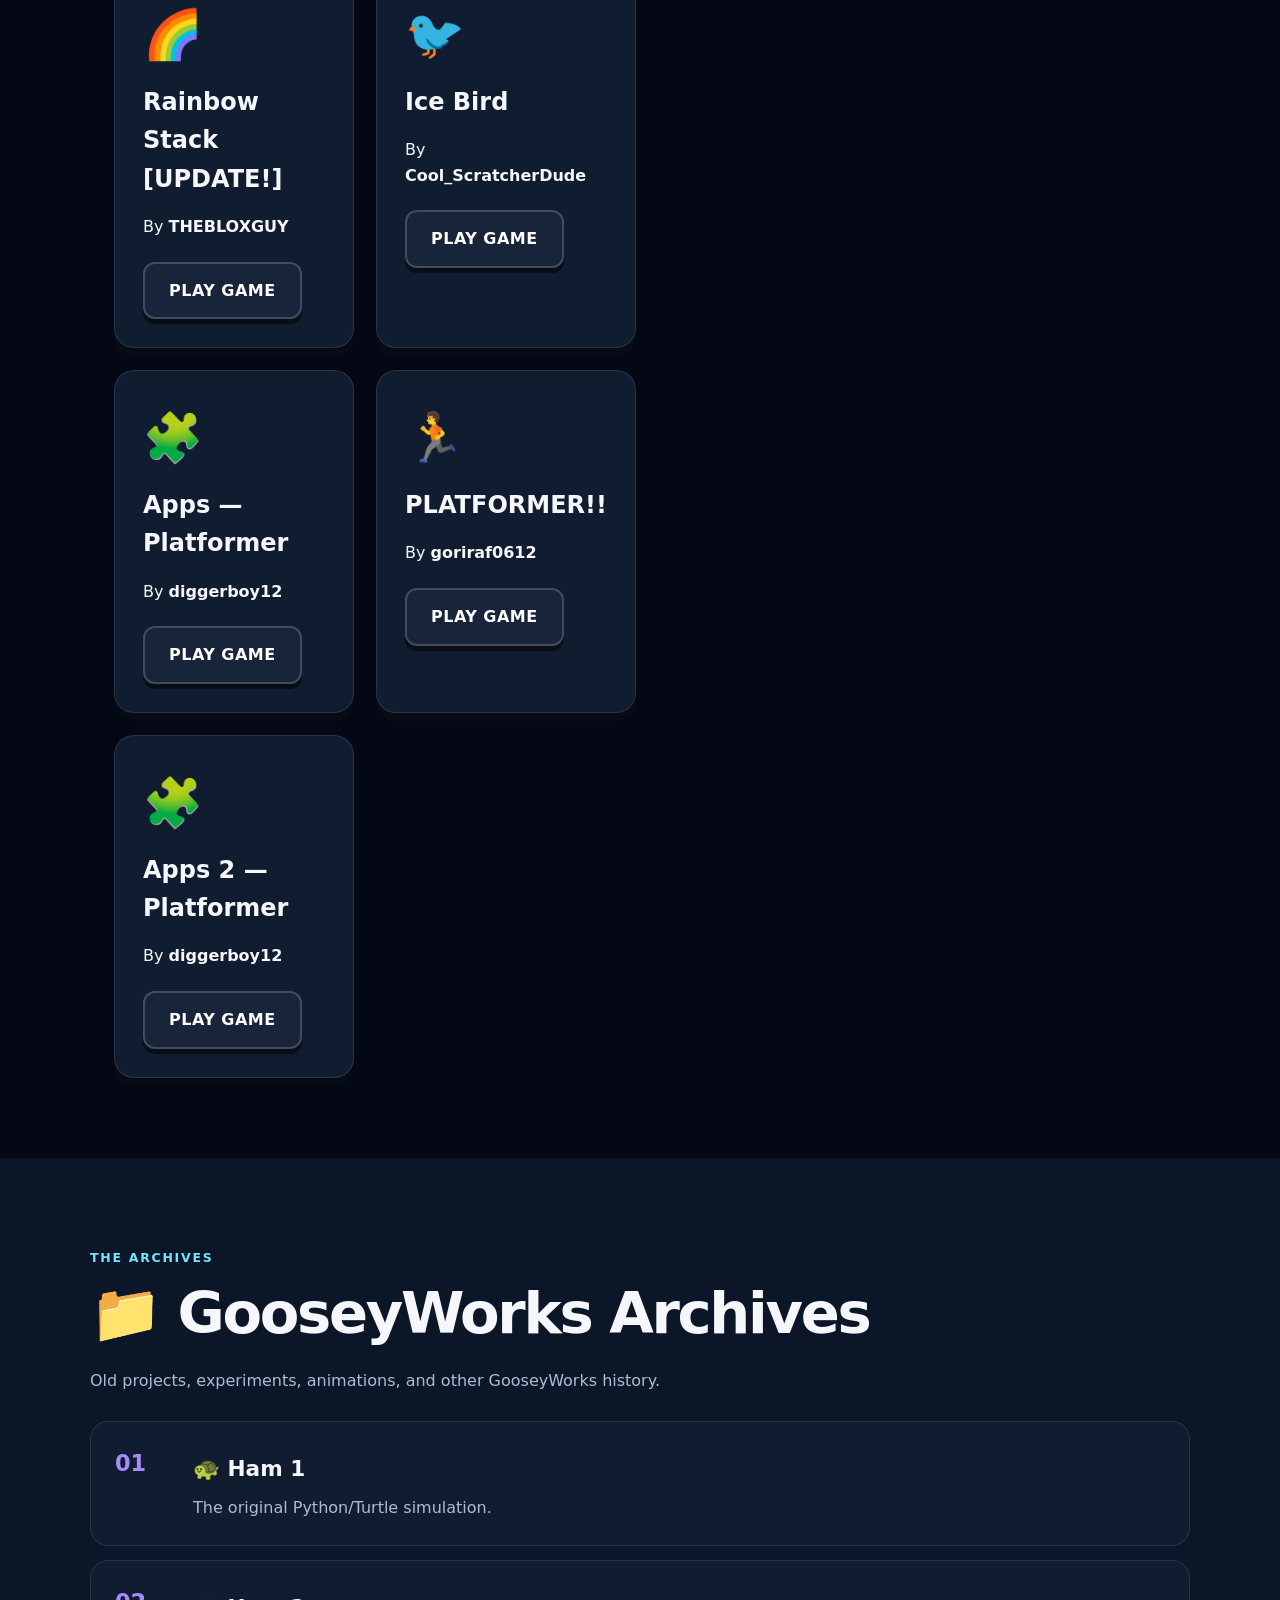
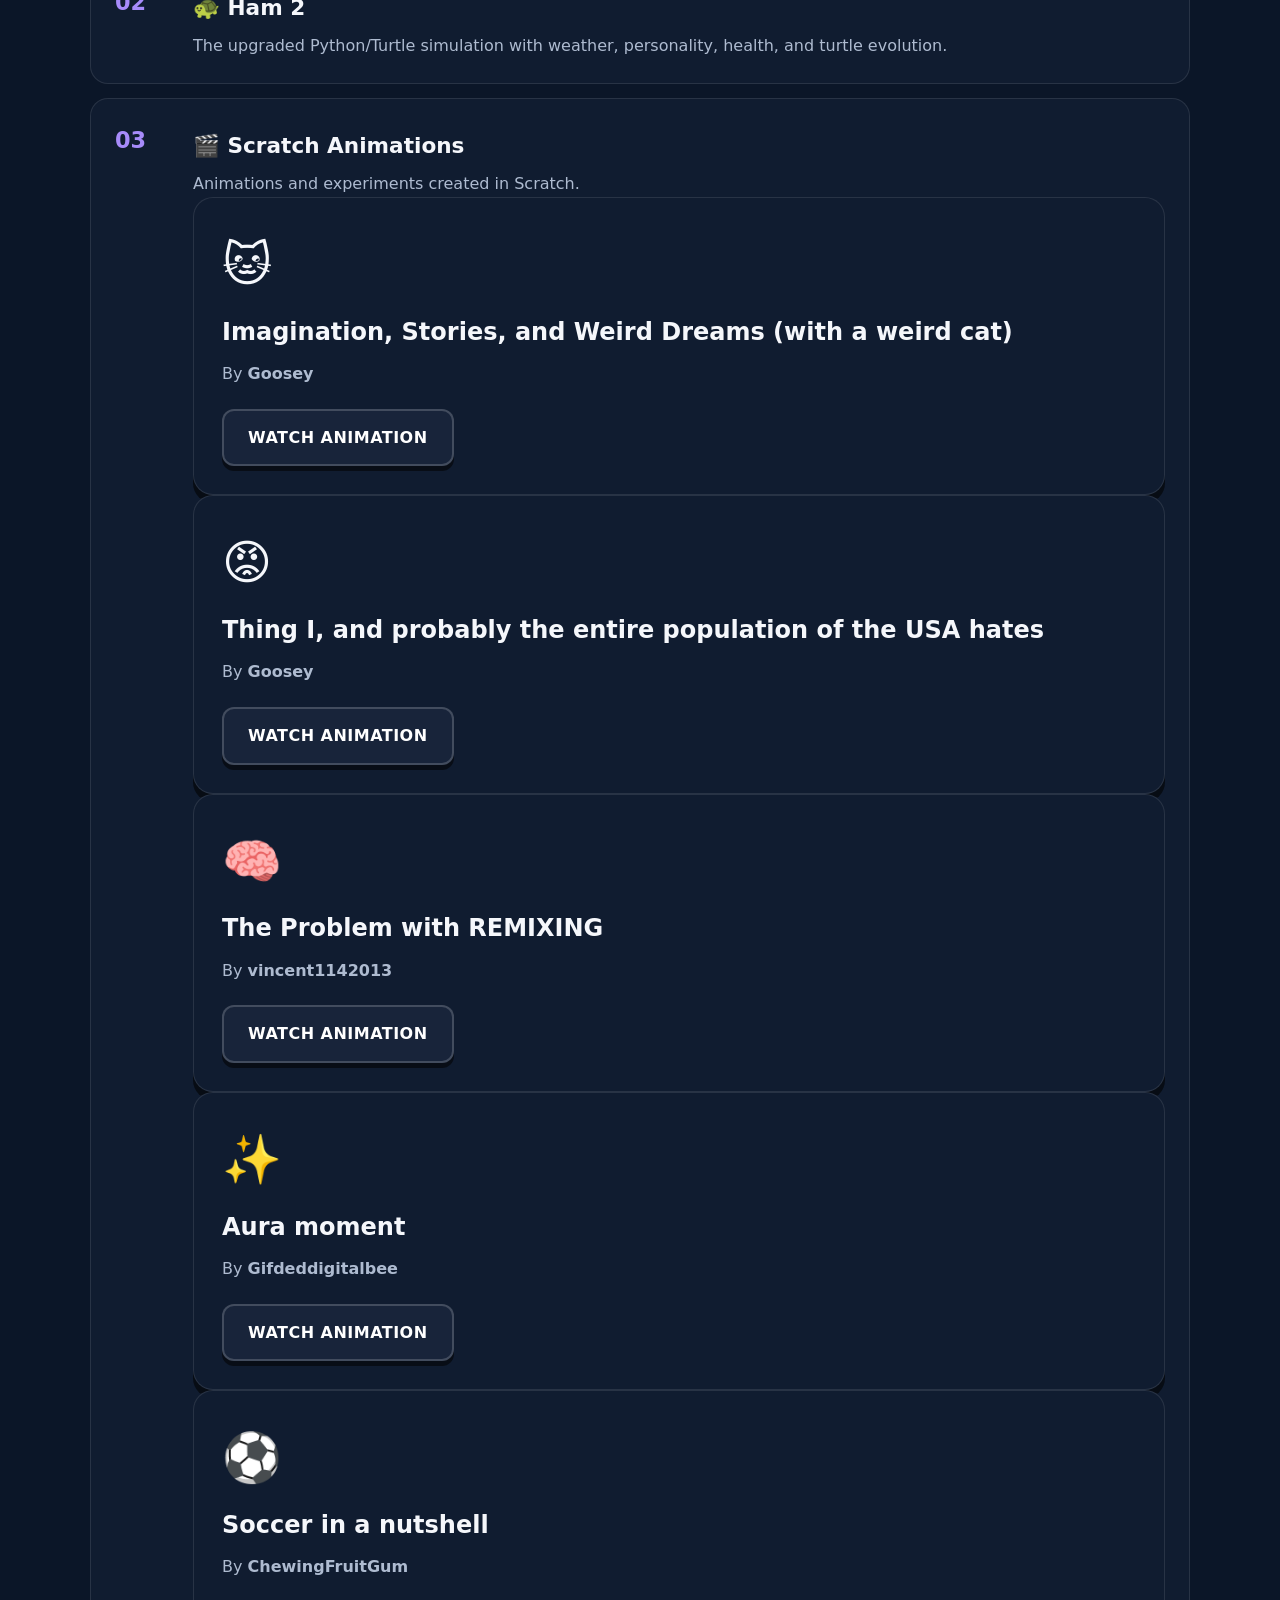
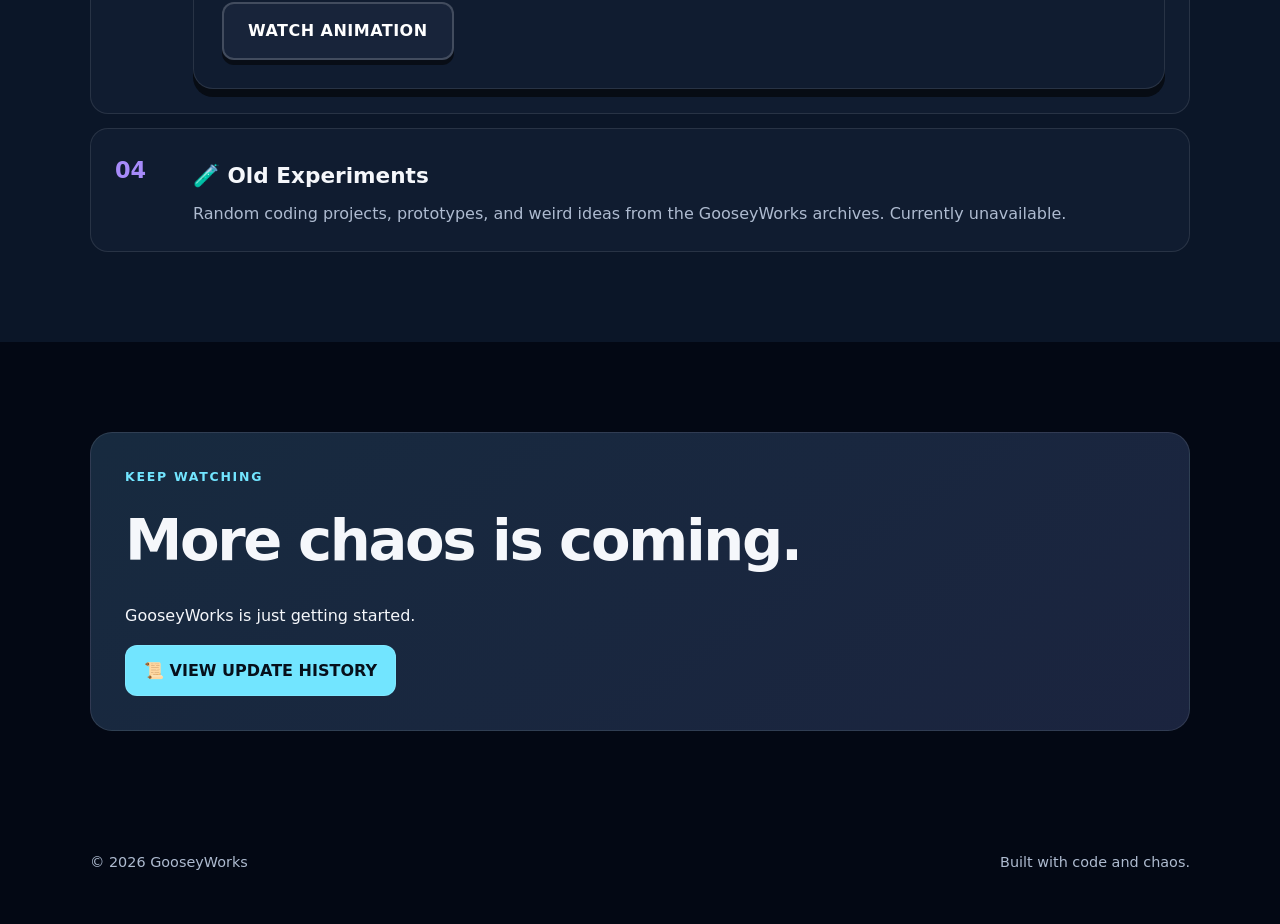
==== commit 38faab39: "Update fmt.Println message from 'Hello' to 'Goodbye'" ====
--- a/index.html
+++ b/index.html
@@ -1511,2200 +1511,1030 @@
   </div>
 
 </div>
-  <!-- ========================= -->
+
+<!-- ========================= -->
 <!-- LANGUAGE SYSTEM -->
 <!-- ========================= -->
 
+<style>
+  :root {
+    color-scheme: light;
+  }
+
+  html.dark-mode {
+    color-scheme: dark;
+  }
+
+  html.dark-mode body {
+    background-color: #151923 !important;
+    color: #f1f5f9 !important;
+  }
+
+  html.dark-mode header,
+  html.dark-mode nav,
+  html.dark-mode footer,
+  html.dark-mode section,
+  html.dark-mode .card,
+  html.dark-mode .game-card,
+  html.dark-mode .project-card,
+  html.dark-mode .announcement-card,
+  html.dark-mode .modal-content {
+    background-color: #202736;
+    color: #f1f5f9;
+  }
+
+  html.dark-mode p,
+  html.dark-mode h1,
+  html.dark-mode h2,
+  html.dark-mode h3,
+  html.dark-mode h4,
+  html.dark-mode label,
+  html.dark-mode li {
+    color: inherit;
+  }
+
+  html.dark-mode input,
+  html.dark-mode textarea,
+  html.dark-mode select {
+    background-color: #151923;
+    color: #f1f5f9;
+    border-color: #475569;
+  }
+
+  #darkModeButton {
+    cursor: pointer;
+  }
+</style>
+
 <script>
+(() => {
+  "use strict";
+
+  /* ========================= */
+  /* TRANSLATIONS */
+  /* ========================= */
 
   const translations = {
-
-    /* ========================= */
-    /* ENGLISH */
-    /* ========================= */
-
     en: {
-
       navGames: "Games",
       navProjects: "Projects",
       navAbout: "About",
-
       welcome: "WELCOME TO",
-
-      heroDescription:
-        "Games, experiments, and chaotic code made by Goosey.",
-
+      heroDescription: "Games, experiments, and chaotic code made by Goosey.",
       enterArcade: "ENTER THE ARCADE",
-
       announcements: "Announcements",
-
-      announcementIntro:
-        "A home for all the games you make.",
-
-      /* 1.0.1 UPDATE */
-
-      update101Tag:
-        "WORLDWIDE UPDATE",
-
-      update101Title:
-        "GooseyWorks 1.0.1",
-
-      update101Description:
-        "GooseyWorks is now multilingual! Choose your language and explore the site in a whole new way.",
-
-      update101Button:
-        "🌎 EXPLORE THE UPDATE",
-
+      announcementIntro: "A home for all the games you make.",
+      update101Tag: "WORLDWIDE UPDATE",
+      update101Title: "GooseyWorks 1.0.1",
+      update101Description: "GooseyWorks is now multilingual! Choose your language and explore the site in a whole new way.",
+      update101Button: "🌎 EXPLORE THE UPDATE",
       outNow: "OUT NOW!",
-
       projectTag: "PROJECT",
-
       newGame: "NEW GAME",
-
-      nextGame:
-        "Your Next Game",
-
-      nextGameDescription:
-        "A ready-made slot for the next game you build.",
-
-      comingSoon:
-        "COMING SOON",
-
-      smashDescription:
-        "Chaotic fighting, crazy specials, and way too much knockback.",
-
-      playGooseySmash:
-        "PLAY GOOSEY SMASH",
-
-      hamDescription:
-        "Your turtle project from the GooseyWorks archives.",
-
-      viewArchive:
-        "VIEW ARCHIVE",
-
-      workshop:
-        "THE WORKSHOP",
-
-      projectsTitle:
-        "Projects",
-
-      kaplayTitle:
-        "Kaplay Fighting Game",
-
-      kaplayDescription:
-        "Building a Smash-style game with Goosey, Ghosty, Greg, Angy-Cat, Angy-Cap, Penguy, Mark, and Chat.",
-
-      codeLab:
-        "Code Lab",
-
-      codeLabDescription:
-        "A place for experiments, prototypes, and weird ideas that might become games.",
-
-      aboutGooseyworks:
-        "ABOUT GOOSEYWORKS",
-
-      aboutTitle:
-        "Make games. Break things. Fix them. Make them cooler.",
-
-      aboutDescription:
-        "GooseyWorks is the home for Goosey's games and coding projects.",
-
-      aiButton:
-        "🤖 LET THE GOOSEY AI DECIDE",
-
-      arcade:
-        "THE ARCADE",
-
-      myGames:
-        "🎮 MY GAMES",
-
-      smashFullDescription:
-        "The ultimate GooseyWorks fighting game. Crazy characters, special powers, random worlds, and ridiculous knockback.",
-
-      stickeroDescription:
-        "Starts easy. Gets absolutely ragebaiting.",
-
-      playStickero:
-        "PLAY STICKERO",
-
-      ham1Description:
-        "Original Python/Turtle pet simulation from the GooseyWorks archives.",
-
-      ham2Description:
-        "Upgraded Python/Turtle pet simulation with evolution and weather.",
-
-      moreGamesEyebrow:
-        "MORE GAMES",
-
-      moreGamesTitle:
-        "🎲 More Games",
-
-      moreGamesDescription:
-        "More games from GooseyWorks and awesome creators!",
-
-      by:
-        "By",
-
-      playReaper:
-        "PLAY REAPER",
-
-      playGame:
-        "PLAY GAME",
-
-      archives:
-        "THE ARCHIVES",
-
-      archivesTitle:
-        "📁 GooseyWorks Archives",
-
-      archivesDescription:
-        "Old projects, experiments, animations, and other GooseyWorks history.",
-
-      archiveHam1:
-        "The original Python/Turtle simulation.",
-
-      archiveHam2:
-        "The upgraded Python/Turtle simulation with weather, personality, health, and turtle evolution.",
-
-      scratchAnimations:
-        "🎬 Scratch Animations",
-
-      scratchAnimationsDescription:
-        "Animations and experiments created in Scratch.",
-
-      watchAnimation:
-        "WATCH ANIMATION",
-
-      oldExperiments:
-        "🧪 Old Experiments",
-
-      oldExperimentsDescription:
-        "Random coding projects, prototypes, and weird ideas from the GooseyWorks archives. Currently unavailable.",
-
-      keepWatching:
-        "KEEP WATCHING",
-
-      moreChaos:
-        "More chaos is coming.",
-
-      justGettingStarted:
-        "GooseyWorks is just getting started.",
-
-      viewUpdateHistory:
-        "📜 VIEW UPDATE HISTORY",
-
-      reportBug:
-        "🐛 REPORT A BUG",
-      discordButton:
-    "💬 JOIN THE GOOSEYWORKS DISCORD",
-
-      builtWith:
-        "Built with code and chaos."
-
+      nextGame: "Your Next Game",
+      nextGameDescription: "A ready-made slot for the next game you build.",
+      comingSoon: "COMING SOON",
+      smashDescription: "Chaotic fighting, crazy specials, and way too much knockback.",
+      playGooseySmash: "PLAY GOOSEY SMASH",
+      hamDescription: "Your turtle project from the GooseyWorks archives.",
+      viewArchive: "VIEW ARCHIVE",
+      workshop: "THE WORKSHOP",
+      projectsTitle: "Projects",
+      kaplayTitle: "Kaplay Fighting Game",
+      kaplayDescription: "Building a Smash-style game with Goosey, Ghosty, Greg, Angy-Cat, Angy-Cap, Penguy, Mark, and Chat.",
+      codeLab: "Code Lab",
+      codeLabDescription: "A place for experiments, prototypes, and weird ideas that might become games.",
+      aboutGooseyworks: "ABOUT GOOSEYWORKS",
+      aboutTitle: "Make games. Break things. Fix them. Make them cooler.",
+      aboutDescription: "GooseyWorks is the home for Goosey's games and coding projects.",
+      aiButton: "🤖 LET THE GOOSEY AI DECIDE",
+      arcade: "THE ARCADE",
+      myGames: "🎮 MY GAMES",
+      smashFullDescription: "The ultimate GooseyWorks fighting game. Crazy characters, special powers, random worlds, and ridiculous knockback.",
+      stickeroDescription: "Starts easy. Gets absolutely ragebaiting.",
+      playStickero: "PLAY STICKERO",
+      ham1Description: "Original Python/Turtle pet simulation from the GooseyWorks archives.",
+      ham2Description: "Upgraded Python/Turtle pet simulation with evolution and weather.",
+      moreGamesEyebrow: "MORE GAMES",
+      moreGamesTitle: "🎲 More Games",
+      moreGamesDescription: "More games from GooseyWorks and awesome creators!",
+      by: "By",
+      playReaper: "PLAY REAPER",
+      playGame: "PLAY GAME",
+      archives: "THE ARCHIVES",
+      archivesTitle: "📁 GooseyWorks Archives",
+      archivesDescription: "Old projects, experiments, animations, and other GooseyWorks history.",
+      archiveHam1: "The original Python/Turtle simulation.",
+      archiveHam2: "The upgraded Python/Turtle simulation with weather, personality, health, and turtle evolution.",
+      scratchAnimations: "🎬 Scratch Animations",
+      scratchAnimationsDescription: "Animations and experiments created in Scratch.",
+      watchAnimation: "WATCH ANIMATION",
+      oldExperiments: "🧪 Old Experiments",
+      oldExperimentsDescription: "Random coding projects, prototypes, and weird ideas from the GooseyWorks archives. Currently unavailable.",
+      keepWatching: "KEEP WATCHING",
+      moreChaos: "More chaos is coming.",
+      justGettingStarted: "GooseyWorks is just getting started.",
+      viewUpdateHistory: "📜 VIEW UPDATE HISTORY",
+      reportBug: "🐛 REPORT A BUG",
+      discordButton: "💬 JOIN THE GOOSEYWORKS DISCORD",
+      builtWith: "Built with code and chaos.",
+      classroomTitle: "GooseyWorks Classroom",
+      classroomDescription: "Learn about science, history, computers, space, math, and more!",
+      classroomButton: "🏫 ENTER THE CLASSROOM",
+      casinoTitle: "Goosey Casino",
+      casinoDescription: "Play card games and use fictional GooseBucks!",
+      raceTitle: "Goosey Race",
+      raceDescription: "A fun new game is coming your way. RUN!!! Never mind... just have fun!!!",
+      playGooseyRace: "PLAY GOOSEY RACE",
+      settingsTitle: "⚙️ SETTINGS",
+      darkMode: "🌙 DARK MODE",
+      lightMode: "☀️ LIGHT MODE",
+      usernameSignedIn: "Signed in as:",
+      usernameNotSignedIn: "You are not signed in.",
+      chooseUsername: "✏️ CHOOSE USERNAME",
+      changeUsername: "✏️ CHANGE USERNAME",
+      usernameNotAllowed: "❌ That username isn't allowed.",
+      usernameSaveError: "❌ Could not save your username in this browser."
     },
 
-
-    /* ========================= */
-    /* SPANISH */
-    /* ========================= */
-
     es: {
-
       navGames: "Juegos",
       navProjects: "Proyectos",
       navAbout: "Acerca de",
-
       welcome: "BIENVENIDO A",
-
-      heroDescription:
-        "Juegos, experimentos y código caótico hechos por Goosey.",
-
-      enterArcade:
-        "ENTRAR A LA ARCADE",
-
-      announcements:
-        "Anuncios",
-
-      announcementIntro:
-        "Un hogar para todos tus juegos.",
-
-      update101Tag:
-        "ACTUALIZACIÓN MUNDIAL",
-
-      update101Title:
-        "GooseyWorks 1.0.1",
-
-      update101Description:
-        "¡GooseyWorks ahora es multilingüe! Elige tu idioma y explora el sitio de una forma completamente nueva.",
-
-      update101Button:
-        "🌎 EXPLORAR LA ACTUALIZACIÓN",
-
-      outNow:
-        "¡YA DISPONIBLE!",
-
-      projectTag:
-        "PROYECTO",
-
-      newGame:
-        "NUEVO JUEGO",
-
-      nextGame:
-        "Tu próximo juego",
-
-      nextGameDescription:
-        "Un espacio listo para el próximo juego que construyas.",
-
-      comingSoon:
-        "PRÓXIMAMENTE",
-
-      smashDescription:
-        "Combates caóticos, especiales increíbles y demasiado retroceso.",
-
-      playGooseySmash:
-        "JUGAR GOOSEY SMASH",
-
-      hamDescription:
-        "Tu proyecto de tortuga de los archivos de GooseyWorks.",
-
-      viewArchive:
-        "VER ARCHIVO",
-
-      workshop:
-        "EL TALLER",
-
-      projectsTitle:
-        "Proyectos",
-
-      kaplayTitle:
-        "Juego de lucha con Kaplay",
-
-      kaplayDescription:
-        "Construyendo un juego estilo Smash con Goosey, Ghosty, Greg, Angy-Cat, Angy-Cap, Penguy, Mark y Chat.",
-
-      codeLab:
-        "Laboratorio de Código",
-
-      codeLabDescription:
-        "Un lugar para experimentos, prototipos e ideas extrañas que podrían convertirse en juegos.",
-
-      aboutGooseyworks:
-        "SOBRE GOOSEYWORKS",
-
-      aboutTitle:
-        "Haz juegos. Rompe cosas. Arréglalas. Hazlas más geniales.",
-
-      aboutDescription:
-        "GooseyWorks es el hogar de los juegos y proyectos de programación de Goosey.",
-
-      aiButton:
-        "🤖 DEJA QUE GOOSEY AI DECIDA",
-
-      arcade:
-        "LA ARCADE",
-
-      myGames:
-        "🎮 MIS JUEGOS",
-
-      smashFullDescription:
-        "El juego de lucha definitivo de GooseyWorks. Personajes locos, poderes especiales, mundos aleatorios y retroceso ridículo.",
-
-      stickeroDescription:
-        "Empieza fácil. Luego se vuelve absolutamente frustrante.",
-
-      playStickero:
-        "JUGAR STICKERO",
-
-      ham1Description:
-        "Simulación original de mascota hecha con Python/Turtle de los archivos de GooseyWorks.",
-
-      ham2Description:
-        "Simulación mejorada de mascota con Python/Turtle, evolución y clima.",
-
-      moreGamesEyebrow:
-        "MÁS JUEGOS",
-
-      moreGamesTitle:
-        "🎲 Más juegos",
-
-      moreGamesDescription:
-        "¡Más juegos de GooseyWorks y de increíbles creadores!",
-
-      by:
-        "Por",
-
-      playReaper:
-        "JUGAR REAPER",
-
-      playGame:
-        "JUGAR",
-
-      archives:
-        "LOS ARCHIVOS",
-
-      archivesTitle:
-        "📁 Archivos de GooseyWorks",
-
-      archivesDescription:
-        "Proyectos antiguos, experimentos, animaciones y más historia de GooseyWorks.",
-
-      archiveHam1:
-        "La simulación original de Python/Turtle.",
-
-      archiveHam2:
-        "La simulación mejorada de Python/Turtle con clima, personalidad, salud y evolución de tortuga.",
-
-      scratchAnimations:
-        "🎬 Animaciones de Scratch",
-
-      scratchAnimationsDescription:
-        "Animaciones y experimentos creados en Scratch.",
-
-      watchAnimation:
-        "VER ANIMACIÓN",
-
-      oldExperiments:
-        "🧪 Experimentos antiguos",
-
-      oldExperimentsDescription:
-        "Proyectos de código, prototipos e ideas extrañas de los archivos de GooseyWorks. Actualmente no disponibles.",
-
-      keepWatching:
-        "SIGUE MIRANDO",
-
-      moreChaos:
-        "Se acerca más caos.",
-
-      justGettingStarted:
-        "GooseyWorks apenas está comenzando.",
-
-      viewUpdateHistory:
-        "📜 VER HISTORIAL DE ACTUALIZACIONES",
-
-      reportBug:
-        "🐛 REPORTAR UN ERROR",
-      discordButton:
-    "💬 ÚNETE AL DISCORD DE GOOSEYWORKS",
-
-      builtWith:
-        "Creado con código y caos."
-
+      heroDescription: "Juegos, experimentos y código caótico hechos por Goosey.",
+      enterArcade: "ENTRAR A LA ARCADE",
+      announcements: "Anuncios",
+      announcementIntro: "Un hogar para todos tus juegos.",
+      update101Tag: "ACTUALIZACIÓN MUNDIAL",
+      update101Title: "GooseyWorks 1.0.1",
+      update101Description: "¡GooseyWorks ahora es multilingüe! Elige tu idioma y explora el sitio de una forma completamente nueva.",
+      update101Button: "🌎 EXPLORAR LA ACTUALIZACIÓN",
+      outNow: "¡YA DISPONIBLE!",
+      projectTag: "PROYECTO",
+      newGame: "NUEVO JUEGO",
+      nextGame: "Tu próximo juego",
+      nextGameDescription: "Un espacio listo para el próximo juego que construyas.",
+      comingSoon: "PRÓXIMAMENTE",
+      smashDescription: "Combates caóticos, especiales increíbles y demasiado retroceso.",
+      playGooseySmash: "JUGAR GOOSEY SMASH",
+      hamDescription: "Tu proyecto de tortuga de los archivos de GooseyWorks.",
+      viewArchive: "VER ARCHIVO",
+      workshop: "EL TALLER",
+      projectsTitle: "Proyectos",
+      kaplayTitle: "Juego de lucha con Kaplay",
+      kaplayDescription: "Construyendo un juego estilo Smash con Goosey, Ghosty, Greg, Angy-Cat, Angy-Cap, Penguy, Mark y Chat.",
+      codeLab: "Laboratorio de Código",
+      codeLabDescription: "Un lugar para experimentos, prototipos e ideas extrañas que podrían convertirse en juegos.",
+      aboutGooseyworks: "SOBRE GOOSEYWORKS",
+      aboutTitle: "Haz juegos. Rompe cosas. Arréglalas. Hazlas más geniales.",
+      aboutDescription: "GooseyWorks es el hogar de los juegos y proyectos de programación de Goosey.",
+      aiButton: "🤖 DEJA QUE GOOSEY AI DECIDA",
+      arcade: "LA ARCADE",
+      myGames: "🎮 MIS JUEGOS",
+      smashFullDescription: "El juego de lucha definitivo de GooseyWorks. Personajes locos, poderes especiales, mundos aleatorios y retroceso ridículo.",
+      stickeroDescription: "Empieza fácil. Luego se vuelve absolutamente frustrante.",
+      playStickero: "JUGAR STICKERO",
+      ham1Description: "Simulación original de mascota hecha con Python/Turtle de los archivos de GooseyWorks.",
+      ham2Description: "Simulación mejorada de mascota con Python/Turtle, evolución y clima.",
+      moreGamesEyebrow: "MÁS JUEGOS",
+      moreGamesTitle: "🎲 Más juegos",
+      moreGamesDescription: "¡Más juegos de GooseyWorks y de increíbles creadores!",
+      by: "Por",
+      playReaper: "JUGAR REAPER",
+      playGame: "JUGAR",
+      archives: "LOS ARCHIVOS",
+      archivesTitle: "📁 Archivos de GooseyWorks",
+      archivesDescription: "Proyectos antiguos, experimentos, animaciones y más historia de GooseyWorks.",
+      archiveHam1: "La simulación original de Python/Turtle.",
+      archiveHam2: "La simulación mejorada de Python/Turtle con clima, personalidad, salud y evolución de tortuga.",
+      scratchAnimations: "🎬 Animaciones de Scratch",
+      scratchAnimationsDescription: "Animaciones y experimentos creados en Scratch.",
+      watchAnimation: "VER ANIMACIÓN",
+      oldExperiments: "🧪 Experimentos antiguos",
+      oldExperimentsDescription: "Proyectos de código, prototipos e ideas extrañas de los archivos de GooseyWorks. Actualmente no disponibles.",
+      keepWatching: "SIGUE MIRANDO",
+      moreChaos: "Se acerca más caos.",
+      justGettingStarted: "GooseyWorks apenas está comenzando.",
+      viewUpdateHistory: "📜 VER HISTORIAL DE ACTUALIZACIONES",
+      reportBug: "🐛 REPORTAR UN ERROR",
+      discordButton: "💬 ÚNETE AL DISCORD DE GOOSEYWORKS",
+      builtWith: "Creado con código y caos.",
+      classroomTitle: "Aula de GooseyWorks",
+      classroomDescription: "¡Aprende sobre ciencia, historia, computadoras, el espacio, matemáticas y más!",
+      classroomButton: "🏫 ENTRAR AL AULA",
+      casinoTitle: "Casino Goosey",
+      casinoDescription: "¡Juega a las cartas y usa GooseBucks ficticios!",
+      raceTitle: "Carrera Goosey",
+      raceDescription: "¡Un juego nuevo y divertido está en camino! ¡CORRE! Bueno... ¡diviértete!",
+      playGooseyRace: "JUGAR GOOSEY RACE",
+      settingsTitle: "⚙️ AJUSTES",
+      darkMode: "🌙 MODO OSCURO",
+      lightMode: "☀️ MODO CLARO",
+      usernameSignedIn: "Sesión iniciada como:",
+      usernameNotSignedIn: "No has iniciado sesión.",
+      chooseUsername: "✏️ ELEGIR NOMBRE",
+      changeUsername: "✏️ CAMBIAR NOMBRE",
+      usernameNotAllowed: "❌ Ese nombre no está permitido.",
+      usernameSaveError: "❌ No se pudo guardar tu nombre en este navegador."
     },
 
-
-    /* ========================= */
-    /* FRENCH */
-    /* ========================= */
-
     fr: {
-
-      navGames:
-        "Jeux",
-
-      navProjects:
-        "Projets",
-
-      navAbout:
-        "À propos",
-
-      welcome:
-        "BIENVENUE À",
-
-      heroDescription:
-        "Jeux, expériences et code chaotique créés par Goosey.",
-
-      enterArcade:
-        "ENTRER DANS L'ARCADE",
-
-      announcements:
-        "Annonces",
-
-      announcementIntro:
-        "Un endroit pour tous les jeux que tu crées.",
-
-      update101Tag:
-        "MISE À JOUR MONDIALE",
-
-      update101Title:
-        "GooseyWorks 1.0.1",
-
-      update101Description:
-        "GooseyWorks est maintenant multilingue ! Choisis ta langue et découvre le site d'une toute nouvelle façon.",
-
-      update101Button:
-        "🌎 DÉCOUVRIR LA MISE À JOUR",
-
-      outNow:
-        "DISPONIBLE !",
-
-      projectTag:
-        "PROJET",
-
-      newGame:
-        "NOUVEAU JEU",
-
-      nextGame:
-        "Ton prochain jeu",
-
-      nextGameDescription:
-        "Un emplacement prêt pour le prochain jeu que tu créeras.",
-
-      comingSoon:
-        "BIENTÔT",
-
-      smashDescription:
-        "Des combats chaotiques, des pouvoirs fous et beaucoup trop de recul.",
-
-      playGooseySmash:
-        "JOUER À GOOSEY SMASH",
-
-      hamDescription:
-        "Ton projet de tortue dans les archives de GooseyWorks.",
-
-      viewArchive:
-        "VOIR LES ARCHIVES",
-
-      workshop:
-        "L'ATELIER",
-
-      projectsTitle:
-        "Projets",
-
-      kaplayTitle:
-        "Jeu de combat Kaplay",
-
-      kaplayDescription:
-        "Création d'un jeu de combat façon Smash avec Goosey, Ghosty, Greg, Angy-Cat, Angy-Cap, Penguy, Mark et Chat.",
-
-      codeLab:
-        "Laboratoire de code",
-
-      codeLabDescription:
-        "Un endroit pour les expériences, prototypes et idées étranges qui pourraient devenir des jeux.",
-
-      aboutGooseyworks:
-        "À PROPOS DE GOOSEYWORKS",
-
-      aboutTitle:
-        "Crée des jeux. Casse des choses. Répare-les. Rends-les encore plus cool.",
-
-      aboutDescription:
-        "GooseyWorks est la maison des jeux et projets de programmation de Goosey.",
-
-      aiButton:
-        "🤖 LAISSE GOOSEY AI DÉCIDER",
-
-      arcade:
-        "L'ARCADE",
-
-      myGames:
-        "🎮 MES JEUX",
-
-      smashFullDescription:
-        "Le jeu de combat ultime de GooseyWorks. Personnages fous, pouvoirs spéciaux, mondes aléatoires et recul ridicule.",
-
-      stickeroDescription:
-        "Commence facilement. Devient absolument rageant.",
-
-      playStickero:
-        "JOUER À STICKERO",
-
-      ham1Description:
-        "Simulation originale de tortue en Python/Turtle des archives de GooseyWorks.",
-
-      ham2Description:
-        "Simulation améliorée de tortue en Python/Turtle avec évolution et météo.",
-
-      moreGamesEyebrow:
-        "PLUS DE JEUX",
-
-      moreGamesTitle:
-        "🎲 Plus de jeux",
-
-      moreGamesDescription:
-        "Plus de jeux de GooseyWorks et d'incroyables créateurs !",
-
-      by:
-        "Par",
-
-      playReaper:
-        "JOUER À REAPER",
-
-      playGame:
-        "JOUER",
-
-      archives:
-        "LES ARCHIVES",
-
-      archivesTitle:
-        "📁 Archives de GooseyWorks",
-
-      archivesDescription:
-        "Anciens projets, expériences, animations et autres souvenirs de GooseyWorks.",
-
-      archiveHam1:
-        "La simulation originale en Python/Turtle.",
-
-      archiveHam2:
-        "La simulation améliorée en Python/Turtle avec météo, personnalité, santé et évolution de tortue.",
-
-      scratchAnimations:
-        "🎬 Animations Scratch",
-
-      scratchAnimationsDescription:
-        "Animations et expériences créées dans Scratch.",
-
-      watchAnimation:
-        "REGARDER L'ANIMATION",
-
-      oldExperiments:
-        "🧪 Anciens expériences",
-
-      oldExperimentsDescription:
-        "Projets de code, prototypes et idées étranges des archives de GooseyWorks. Actuellement indisponibles.",
-
-      keepWatching:
-        "RESTEZ À L'ÉCOUTE",
-
-      moreChaos:
-        "Plus de chaos arrive.",
-
-      justGettingStarted:
-        "GooseyWorks ne fait que commencer.",
-
-      viewUpdateHistory:
-        "📜 VOIR L'HISTORIQUE DES MISES À JOUR",
-
-      reportBug:
-        "🐛 SIGNALER UN BUG",
-      discordButton:
-    "💬 REJOINDRE LE DISCORD DE GOOSEYWORKS",
-
-      builtWith:
-        "Créé avec du code et du chaos."
-
+      navGames: "Jeux",
+      navProjects: "Projets",
+      navAbout: "À propos",
+      welcome: "BIENVENUE À",
+      heroDescription: "Jeux, expériences et code chaotique créés par Goosey.",
+      enterArcade: "ENTRER DANS L'ARCADE",
+      announcements: "Annonces",
+      announcementIntro: "Un endroit pour tous les jeux que tu crées.",
+      update101Tag: "MISE À JOUR MONDIALE",
+      update101Title: "GooseyWorks 1.0.1",
+      update101Description: "GooseyWorks est maintenant multilingue ! Choisis ta langue et découvre le site d'une toute nouvelle façon.",
+      update101Button: "🌎 DÉCOUVRIR LA MISE À JOUR",
+      outNow: "DISPONIBLE !",
+      projectTag: "PROJET",
+      newGame: "NOUVEAU JEU",
+      nextGame: "Ton prochain jeu",
+      nextGameDescription: "Un emplacement prêt pour le prochain jeu que tu créeras.",
+      comingSoon: "BIENTÔT",
+      smashDescription: "Des combats chaotiques, des pouvoirs fous et beaucoup trop de recul.",
+      playGooseySmash: "JOUER À GOOSEY SMASH",
+      hamDescription: "Ton projet de tortue dans les archives de GooseyWorks.",
+      viewArchive: "VOIR LES ARCHIVES",
+      workshop: "L'ATELIER",
+      projectsTitle: "Projets",
+      kaplayTitle: "Jeu de combat Kaplay",
+      kaplayDescription: "Création d'un jeu de combat façon Smash avec Goosey, Ghosty, Greg, Angy-Cat, Angy-Cap, Penguy, Mark et Chat.",
+      codeLab: "Laboratoire de code",
+      codeLabDescription: "Un endroit pour les expériences, prototypes et idées étranges qui pourraient devenir des jeux.",
+      aboutGooseyworks: "À PROPOS DE GOOSEYWORKS",
+      aboutTitle: "Crée des jeux. Casse des choses. Répare-les. Rends-les encore plus cool.",
+      aboutDescription: "GooseyWorks est la maison des jeux et projets de programmation de Goosey.",
+      aiButton: "🤖 LAISSE GOOSEY AI DÉCIDER",
+      arcade: "L'ARCADE",
+      myGames: "🎮 MES JEUX",
+      smashFullDescription: "Le jeu de combat ultime de GooseyWorks. Personnages fous, pouvoirs spéciaux, mondes aléatoires et recul ridicule.",
+      stickeroDescription: "Commence facilement. Devient absolument rageant.",
+      playStickero: "JOUER À STICKERO",
+      ham1Description: "Simulation originale de tortue en Python/Turtle des archives de GooseyWorks.",
+      ham2Description: "Simulation améliorée de tortue en Python/Turtle avec évolution et météo.",
+      moreGamesEyebrow: "PLUS DE JEUX",
+      moreGamesTitle: "🎲 Plus de jeux",
+      moreGamesDescription: "Plus de jeux de GooseyWorks et d'incroyables créateurs !",
+      by: "Par",
+      playReaper: "JOUER À REAPER",
+      playGame: "JOUER",
+      archives: "LES ARCHIVES",
+      archivesTitle: "📁 Archives de GooseyWorks",
+      archivesDescription: "Anciens projets, expériences, animations et autres souvenirs de GooseyWorks.",
+      archiveHam1: "La simulation originale en Python/Turtle.",
+      archiveHam2: "La simulation améliorée en Python/Turtle avec météo, personnalité, santé et évolution de tortue.",
+      scratchAnimations: "🎬 Animations Scratch",
+      scratchAnimationsDescription: "Animations et expériences créées dans Scratch.",
+      watchAnimation: "REGARDER L'ANIMATION",
+      oldExperiments: "🧪 Anciennes expériences",
+      oldExperimentsDescription: "Projets de code, prototypes et idées étranges des archives de GooseyWorks. Actuellement indisponibles.",
+      keepWatching: "RESTEZ À L'ÉCOUTE",
+      moreChaos: "Plus de chaos arrive.",
+      justGettingStarted: "GooseyWorks ne fait que commencer.",
+      viewUpdateHistory: "📜 VOIR L'HISTORIQUE DES MISES À JOUR",
+      reportBug: "🐛 SIGNALER UN BUG",
+      discordButton: "💬 REJOINDRE LE DISCORD DE GOOSEYWORKS",
+      builtWith: "Créé avec du code et du chaos.",
+      classroomTitle: "Classe GooseyWorks",
+      classroomDescription: "Apprends les sciences, l'histoire, l'informatique, l'espace, les maths et plus encore !",
+      classroomButton: "🏫 ENTRER DANS LA CLASSE",
+      casinoTitle: "Casino Goosey",
+      casinoDescription: "Joue aux cartes et utilise des GooseBucks fictifs !",
+      raceTitle: "Course Goosey",
+      raceDescription: "Un nouveau jeu amusant arrive bientôt ! COURS !!! Enfin... amuse-toi !",
+      playGooseyRace: "JOUER À GOOSEY RACE",
+      settingsTitle: "⚙️ PARAMÈTRES",
+      darkMode: "🌙 MODE SOMBRE",
+      lightMode: "☀️ MODE CLAIR",
+      usernameSignedIn: "Connecté en tant que :",
+      usernameNotSignedIn: "Tu n'es pas connecté.",
+      chooseUsername: "✏️ CHOISIR UN NOM",
+      changeUsername: "✏️ CHANGER DE NOM",
+      usernameNotAllowed: "❌ Ce nom d'utilisateur n'est pas autorisé.",
+      usernameSaveError: "❌ Impossible d'enregistrer ton nom dans ce navigateur."
     },
 
-
-    /* ========================= */
-    /* GERMAN */
-    /* ========================= */
-
     de: {
-
-      navGames:
-        "Spiele",
-
-      navProjects:
-        "Projekte",
-
-      navAbout:
-        "Über uns",
-
-      welcome:
-        "WILLKOMMEN BEI",
-
-      heroDescription:
-        "Spiele, Experimente und chaotischer Code von Goosey.",
-
-      enterArcade:
-        "ARCADE BETRETEN",
-
-      announcements:
-        "Ankündigungen",
-
-      announcementIntro:
-        "Ein Zuhause für alle Spiele, die du machst.",
-
-      update101Tag:
-        "WELTWEITES UPDATE",
-
-      update101Title:
-        "GooseyWorks 1.0.1",
-
-      update101Description:
-        "GooseyWorks ist jetzt mehrsprachig! Wähle deine Sprache und entdecke die Website auf eine ganz neue Art.",
-
-      update101Button:
-        "🌎 UPDATE ENTDECKEN",
-
-      outNow:
-        "JETZT VERFÜGBAR!",
-
-      projectTag:
-        "PROJEKT",
-
-      newGame:
-        "NEUES SPIEL",
-
-      nextGame:
-        "Dein nächstes Spiel",
-
-      nextGameDescription:
-        "Ein fertiger Platz für das nächste Spiel, das du baust.",
-
-      comingSoon:
-        "BALD VERFÜGBAR",
-
-      smashDescription:
-        "Chaotische Kämpfe, verrückte Spezialfähigkeiten und viel zu viel Rückstoß.",
-
-      playGooseySmash:
-        "GOOSEY SMASH SPIELEN",
-
-      hamDescription:
-        "Dein Schildkrötenprojekt aus dem GooseyWorks-Archiv.",
-
-      viewArchive:
-        "ARCHIV ANSEHEN",
-
-      workshop:
-        "DIE WERKSTATT",
-
-      projectsTitle:
-        "Projekte",
-
-      kaplayTitle:
-        "Kaplay-Kampfspiel",
-
-      kaplayDescription:
-        "Ein Smash-ähnliches Spiel mit Goosey, Ghosty, Greg, Angy-Cat, Angy-Cap, Penguy, Mark und Chat.",
-
-      codeLab:
-        "Code-Labor",
-
-      codeLabDescription:
-        "Ein Ort für Experimente, Prototypen und seltsame Ideen, die zu Spielen werden könnten.",
-
-      aboutGooseyworks:
-        "ÜBER GOOSEYWORKS",
-
-      aboutTitle:
-        "Spiele machen. Dinge kaputt machen. Reparieren. Cooler machen.",
-
-      aboutDescription:
-        "GooseyWorks ist das Zuhause für Gooseys Spiele und Programmierprojekte.",
-
-      aiButton:
-        "🤖 GOOSEY AI ENTSCHEIDEN LASSEN",
-
-      arcade:
-        "DIE ARCADE",
-
-      myGames:
-        "🎮 MEINE SPIELE",
-
-      smashFullDescription:
-        "Das ultimative GooseyWorks-Kampfspiel. Verrückte Charaktere, Spezialkräfte, zufällige Welten und absurdes Zurückstoßen.",
-
-      stickeroDescription:
-        "Beginnt einfach. Wird absolut frustrierend.",
-
-      playStickero:
-        "STICKERO SPIELEN",
-
-      ham1Description:
-        "Originale Python/Turtle-Haustiersimulation aus dem GooseyWorks-Archiv.",
-
-      ham2Description:
-        "Verbesserte Python/Turtle-Haustiersimulation mit Evolution und Wetter.",
-
-      moreGamesEyebrow:
-        "MEHR SPIELE",
-
-      moreGamesTitle:
-        "🎲 Mehr Spiele",
-
-      moreGamesDescription:
-        "Mehr Spiele von GooseyWorks und großartigen Entwicklern!",
-
-      by:
-        "Von",
-
-      playReaper:
-        "REAPER SPIELEN",
-
-      playGame:
-        "SPIELEN",
-
-      archives:
-        "DIE ARCHIVE",
-
-      archivesTitle:
-        "📁 GooseyWorks-Archive",
-
-      archivesDescription:
-        "Alte Projekte, Experimente, Animationen und andere GooseyWorks-Geschichte.",
-
-      archiveHam1:
-        "Die originale Python/Turtle-Simulation.",
-
-      archiveHam2:
-        "Die verbesserte Python/Turtle-Simulation mit Wetter, Persönlichkeit, Gesundheit und Schildkröten-Evolution.",
-
-      scratchAnimations:
-        "🎬 Scratch-Animationen",
-
-      scratchAnimationsDescription:
-        "Animationen und Experimente, die in Scratch erstellt wurden.",
-
-      watchAnimation:
-        "ANIMATION ANSEHEN",
-
-      oldExperiments:
-        "🧪 Alte Experimente",
-
-      oldExperimentsDescription:
-        "Zufällige Coding-Projekte, Prototypen und seltsame Ideen aus den GooseyWorks-Archiven. Derzeit nicht verfügbar.",
-
-      keepWatching:
-        "BLEIB DRAN",
-
-      moreChaos:
-        "Mehr Chaos kommt.",
-
-      justGettingStarted:
-        "GooseyWorks fängt gerade erst an.",
-
-      viewUpdateHistory:
-        "📜 UPDATE-VERLAUF ANSEHEN",
-
-      reportBug:
-        "🐛 FEHLER MELDEN",
-      discordButton:
-    "💬 DEM GOOSEYWORKS-DISCORD BEITRETEN",
-
-      builtWith:
-        "Mit Code und Chaos gebaut."
-
+      navGames: "Spiele",
+      navProjects: "Projekte",
+      navAbout: "Über uns",
+      welcome: "WILLKOMMEN BEI",
+      heroDescription: "Spiele, Experimente und chaotischer Code von Goosey.",
+      enterArcade: "ARCADE BETRETEN",
+      announcements: "Ankündigungen",
+      announcementIntro: "Ein Zuhause für alle Spiele, die du machst.",
+      update101Tag: "WELTWEITES UPDATE",
+      update101Title: "GooseyWorks 1.0.1",
+      update101Description: "GooseyWorks ist jetzt mehrsprachig! Wähle deine Sprache und entdecke die Website auf eine ganz neue Art.",
+      update101Button: "🌎 UPDATE ENTDECKEN",
+      outNow: "JETZT VERFÜGBAR!",
+      projectTag: "PROJEKT",
+      newGame: "NEUES SPIEL",
+      nextGame: "Dein nächstes Spiel",
+      nextGameDescription: "Ein fertiger Platz für das nächste Spiel, das du baust.",
+      comingSoon: "BALD VERFÜGBAR",
+      smashDescription: "Chaotische Kämpfe, verrückte Spezialfähigkeiten und viel zu viel Rückstoß.",
+      playGooseySmash: "GOOSEY SMASH SPIELEN",
+      hamDescription: "Dein Schildkrötenprojekt aus dem GooseyWorks-Archiv.",
+      viewArchive: "ARCHIV ANSEHEN",
+      workshop: "DIE WERKSTATT",
+      projectsTitle: "Projekte",
+      kaplayTitle: "Kaplay-Kampfspiel",
+      kaplayDescription: "Ein Smash-ähnliches Spiel mit Goosey, Ghosty, Greg, Angy-Cat, Angy-Cap, Penguy, Mark und Chat.",
+      codeLab: "Code-Labor",
+      codeLabDescription: "Ein Ort für Experimente, Prototypen und seltsame Ideen, die zu Spielen werden könnten.",
+      aboutGooseyworks: "ÜBER GOOSEYWORKS",
+      aboutTitle: "Spiele machen. Dinge kaputt machen. Reparieren. Cooler machen.",
+      aboutDescription: "GooseyWorks ist das Zuhause für Gooseys Spiele und Programmierprojekte.",
+      aiButton: "🤖 GOOSEY AI ENTSCHEIDEN LASSEN",
+      arcade: "DIE ARCADE",
+      myGames: "🎮 MEINE SPIELE",
+      smashFullDescription: "Das ultimative GooseyWorks-Kampfspiel. Verrückte Charaktere, Spezialkräfte, zufällige Welten und absurdes Zurückstoßen.",
+      stickeroDescription: "Beginnt einfach. Wird absolut frustrierend.",
+      playStickero: "STICKERO SPIELEN",
+      ham1Description: "Originale Python/Turtle-Haustiersimulation aus dem GooseyWorks-Archiv.",
+      ham2Description: "Verbesserte Python/Turtle-Haustiersimulation mit Evolution und Wetter.",
+      moreGamesEyebrow: "MEHR SPIELE",
+      moreGamesTitle: "🎲 Mehr Spiele",
+      moreGamesDescription: "Mehr Spiele von GooseyWorks und großartigen Entwicklern!",
+      by: "Von",
+      playReaper: "REAPER SPIELEN",
+      playGame: "SPIELEN",
+      archives: "DIE ARCHIVE",
+      archivesTitle: "📁 GooseyWorks-Archive",
+      archivesDescription: "Alte Projekte, Experimente, Animationen und andere GooseyWorks-Geschichte.",
+      archiveHam1: "Die originale Python/Turtle-Simulation.",
+      archiveHam2: "Die verbesserte Python/Turtle-Simulation mit Wetter, Persönlichkeit, Gesundheit und Schildkröten-Evolution.",
+      scratchAnimations: "🎬 Scratch-Animationen",
+      scratchAnimationsDescription: "Animationen und Experimente, die in Scratch erstellt wurden.",
+      watchAnimation: "ANIMATION ANSEHEN",
+      oldExperiments: "🧪 Alte Experimente",
+      oldExperimentsDescription: "Zufällige Coding-Projekte, Prototypen und seltsame Ideen aus den GooseyWorks-Archiven. Derzeit nicht verfügbar.",
+      keepWatching: "BLEIB DRAN",
+      moreChaos: "Mehr Chaos kommt.",
+      justGettingStarted: "GooseyWorks fängt gerade erst an.",
+      viewUpdateHistory: "📜 UPDATE-VERLAUF ANSEHEN",
+      reportBug: "🐛 FEHLER MELDEN",
+      discordButton: "💬 DEM GOOSEYWORKS-DISCORD BEITRETEN",
+      builtWith: "Mit Code und Chaos gebaut.",
+      classroomTitle: "GooseyWorks-Klassenzimmer",
+      classroomDescription: "Lerne mehr über Wissenschaft, Geschichte, Computer, Weltraum, Mathematik und mehr!",
+      classroomButton: "🏫 KLASSENZIMMER BETRETEN",
+      casinoTitle: "Goosey Casino",
+      casinoDescription: "Spiele Kartenspiele und nutze fiktive GooseBucks!",
+      raceTitle: "Goosey-Rennen",
+      raceDescription: "Ein neues, lustiges Spiel kommt bald! LAUF!!! Na gut... hab einfach Spaß!",
+      playGooseyRace: "GOOSEY RACE SPIELEN",
+      settingsTitle: "⚙️ EINSTELLUNGEN",
+      darkMode: "🌙 DUNKELMODUS",
+      lightMode: "☀️ HELLER MODUS",
+      usernameSignedIn: "Angemeldet als:",
+      usernameNotSignedIn: "Du bist nicht angemeldet.",
+      chooseUsername: "✏️ BENUTZERNAMEN WÄHLEN",
+      changeUsername: "✏️ BENUTZERNAMEN ÄNDERN",
+      usernameNotAllowed: "❌ Dieser Benutzername ist nicht erlaubt.",
+      usernameSaveError: "❌ Dein Benutzername konnte in diesem Browser nicht gespeichert werden."
     },
 
-
-    /* ========================= */
-    /* DUTCH */
-    /* ========================= */
-
     nl: {
-
-      navGames:
-        "Games",
-
-      navProjects:
-        "Projecten",
-
-      navAbout:
-        "Over",
-
-      welcome:
-        "WELKOM BIJ",
-
-      heroDescription:
-        "Games, experimenten en chaotische code gemaakt door Goosey.",
-
-      enterArcade:
-        "DE ARCADE BINNENGAAN",
-
-      announcements:
-        "Aankondigingen",
-
-      announcementIntro:
-        "Een thuis voor alle games die je maakt.",
-
-      update101Tag:
-        "WERELDWIJDE UPDATE",
-
-      update101Title:
-        "GooseyWorks 1.0.1",
-
-      update101Description:
-        "GooseyWorks is nu meertalig! Kies je taal en ontdek de website op een compleet nieuwe manier.",
-
-      update101Button:
-        "🌎 UPDATE ONTDEKKEN",
-
-      outNow:
-        "NU BESCHIKBAAR!",
-
-      projectTag:
-        "PROJECT",
-
-      newGame:
-        "NIEUWE GAME",
-
-      nextGame:
-        "Je volgende game",
-
-      nextGameDescription:
-        "Een kant-en-klare plek voor de volgende game die je bouwt.",
-
-      comingSoon:
-        "BINNENKORT",
-
-      smashDescription:
-        "Chaotische gevechten, gekke specials en veel te veel terugslag.",
-
-      playGooseySmash:
-        "GOOSEY SMASH SPELEN",
-
-      hamDescription:
-        "Je schildpadproject uit de GooseyWorks-archieven.",
-
-      viewArchive:
-        "ARCHIEF BEKIJKEN",
-
-      workshop:
-        "DE WERKPLAATS",
-
-      projectsTitle:
-        "Projecten",
-
-      kaplayTitle:
-        "Kaplay-vechtgame",
-
-      kaplayDescription:
-        "Een Smash-achtige game bouwen met Goosey, Ghosty, Greg, Angy-Cat, Angy-Cap, Penguy, Mark en Chat.",
-
-      codeLab:
-        "Code Lab",
-
-      codeLabDescription:
-        "Een plek voor experimenten, prototypes en vreemde ideeën die games kunnen worden.",
-
-      aboutGooseyworks:
-        "OVER GOOSEYWORKS",
-
-      aboutTitle:
-        "Games maken. Dingen breken. Ze repareren. Ze cooler maken.",
-
-      aboutDescription:
-        "GooseyWorks is de thuisbasis van Goosey's games en codeprojecten.",
-
-      aiButton:
-        "🤖 LAAT GOOSEY AI BESLISSEN",
-
-      arcade:
-        "DE ARCADE",
-
-      myGames:
-        "🎮 MIJN GAMES",
-
-      smashFullDescription:
-        "De ultieme GooseyWorks-vechtgame. Gekke personages, speciale krachten, willekeurige werelden en belachelijke terugslag.",
-
-      stickeroDescription:
-        "Begint makkelijk. Wordt absoluut frustrerend.",
-
-      playStickero:
-        "STICKERO SPELEN",
-
-      ham1Description:
-        "Originele Python/Turtle-huisdiersimulatie uit de GooseyWorks-archieven.",
-
-      ham2Description:
-        "Verbeterde Python/Turtle-huisdiersimulatie met evolutie en weer.",
-
-      moreGamesEyebrow:
-        "MEER GAMES",
-
-      moreGamesTitle:
-        "🎲 Meer games",
-
-      moreGamesDescription:
-        "Meer games van GooseyWorks en geweldige makers!",
-
-      by:
-        "Door",
-
-      playReaper:
-        "REAPER SPELEN",
-
-      playGame:
-        "GAME SPELEN",
-
-      archives:
-        "DE ARCHIEVEN",
-
-      archivesTitle:
-        "📁 GooseyWorks-archieven",
-
-      archivesDescription:
-        "Oude projecten, experimenten, animaties en andere GooseyWorks-geschiedenis.",
-
-      archiveHam1:
-        "De originele Python/Turtle-simulatie.",
-
-      archiveHam2:
-        "De verbeterde Python/Turtle-simulatie met weer, persoonlijkheid, gezondheid en schildpadevolutie.",
-
-      scratchAnimations:
-        "🎬 Scratch-animaties",
-
-      scratchAnimationsDescription:
-        "Animaties en experimenten gemaakt in Scratch.",
-
-      watchAnimation:
-        "ANIMATIE BEKIJKEN",
-
-      oldExperiments:
-        "🧪 Oude experimenten",
-
-      oldExperimentsDescription:
-        "Willekeurige codeprojecten, prototypes en vreemde ideeën uit de GooseyWorks-archieven. Momenteel niet beschikbaar.",
-
-      keepWatching:
-        "BLIJF KIJKEN",
-
-      moreChaos:
-        "Er komt meer chaos aan.",
-
-      justGettingStarted:
-        "GooseyWorks is nog maar net begonnen.",
-
-      viewUpdateHistory:
-        "📜 UPDATEGESCHIEDENIS BEKIJKEN",
-
-      reportBug:
-        "🐛 BUG MELDEN",
-      discordButton:
-    "💬 WORD LID VAN DE GOOSEYWORKS-DISCORD",
-
-      builtWith:
-        "Gebouwd met code en chaos."
-
+      navGames: "Games",
+      navProjects: "Projecten",
+      navAbout: "Over",
+      welcome: "WELKOM BIJ",
+      heroDescription: "Games, experimenten en chaotische code gemaakt door Goosey.",
+      enterArcade: "DE ARCADE BINNENGAAN",
+      announcements: "Aankondigingen",
+      announcementIntro: "Een thuis voor alle games die je maakt.",
+      update101Tag: "WERELDWIJDE UPDATE",
+      update101Title: "GooseyWorks 1.0.1",
+      update101Description: "GooseyWorks is nu meertalig! Kies je taal en ontdek de website op een compleet nieuwe manier.",
+      update101Button: "🌎 UPDATE ONTDEKKEN",
+      outNow: "NU BESCHIKBAAR!",
+      projectTag: "PROJECT",
+      newGame: "NIEUWE GAME",
+      nextGame: "Je volgende game",
+      nextGameDescription: "Een kant-en-klare plek voor de volgende game die je bouwt.",
+      comingSoon: "BINNENKORT",
+      smashDescription: "Chaotische gevechten, gekke specials en veel te veel terugslag.",
+      playGooseySmash: "GOOSEY SMASH SPELEN",
+      hamDescription: "Je schildpadproject uit de GooseyWorks-archieven.",
+      viewArchive: "ARCHIEF BEKIJKEN",
+      workshop: "DE WERKPLAATS",
+      projectsTitle: "Projecten",
+      kaplayTitle: "Kaplay-vechtgame",
+      kaplayDescription: "Een Smash-achtige game bouwen met Goosey, Ghosty, Greg, Angy-Cat, Angy-Cap, Penguy, Mark en Chat.",
+      codeLab: "Code Lab",
+      codeLabDescription: "Een plek voor experimenten, prototypes en vreemde ideeën die games kunnen worden.",
+      aboutGooseyworks: "OVER GOOSEYWORKS",
+      aboutTitle: "Games maken. Dingen breken. Ze repareren. Ze cooler maken.",
+      aboutDescription: "GooseyWorks is de thuisbasis van Goosey's games en codeprojecten.",
+      aiButton: "🤖 LAAT GOOSEY AI BESLISSEN",
+      arcade: "DE ARCADE",
+      myGames: "🎮 MIJN GAMES",
+      smashFullDescription: "De ultieme GooseyWorks-vechtgame. Gekke personages, speciale krachten, willekeurige werelden en belachelijke terugslag.",
+      stickeroDescription: "Begint makkelijk. Wordt absoluut frustrerend.",
+      playStickero: "STICKERO SPELEN",
+      ham1Description: "Originele Python/Turtle-huisdiersimulatie uit de GooseyWorks-archieven.",
+      ham2Description: "Verbeterde Python/Turtle-huisdiersimulatie met evolutie en weer.",
+      moreGamesEyebrow: "MEER GAMES",
+      moreGamesTitle: "🎲 Meer games",
+      moreGamesDescription: "Meer games van GooseyWorks en geweldige makers!",
+      by: "Door",
+      playReaper: "REAPER SPELEN",
+      playGame: "GAME SPELEN",
+      archives: "DE ARCHIEVEN",
+      archivesTitle: "📁 GooseyWorks-archieven",
+      archivesDescription: "Oude projecten, experimenten, animaties en andere GooseyWorks-geschiedenis.",
+      archiveHam1: "De originele Python/Turtle-simulatie.",
+      archiveHam2: "De verbeterde Python/Turtle-simulatie met weer, persoonlijkheid, gezondheid en schildpadevolutie.",
+      scratchAnimations: "🎬 Scratch-animaties",
+      scratchAnimationsDescription: "Animaties en experimenten gemaakt in Scratch.",
+      watchAnimation: "ANIMATIE BEKIJKEN",
+      oldExperiments: "🧪 Oude experimenten",
+      oldExperimentsDescription: "Willekeurige codeprojecten, prototypes en vreemde ideeën uit de GooseyWorks-archieven. Momenteel niet beschikbaar.",
+      keepWatching: "BLIJF KIJKEN",
+      moreChaos: "Er komt meer chaos aan.",
+      justGettingStarted: "GooseyWorks is nog maar net begonnen.",
+      viewUpdateHistory: "📜 UPDATEGESCHIEDENIS BEKIJKEN",
+      reportBug: "🐛 BUG MELDEN",
+      discordButton: "💬 WORD LID VAN DE GOOSEYWORKS-DISCORD",
+      builtWith: "Gebouwd met code en chaos.",
+      classroomTitle: "GooseyWorks-klaslokaal",
+      classroomDescription: "Leer over wetenschap, geschiedenis, computers, ruimte, wiskunde en meer!",
+      classroomButton: "🏫 NAAR HET KLASLOKAAL",
+      casinoTitle: "Goosey Casino",
+      casinoDescription: "Speel kaartspellen met fictieve GooseBucks!",
+      raceTitle: "Goosey Race",
+      raceDescription: "Er komt een nieuw leuk spel aan! RENNEN!!! Grapje... veel plezier!",
+      playGooseyRace: "GOOSEY RACE SPELEN",
+      settingsTitle: "⚙️ INSTELLINGEN",
+      darkMode: "🌙 DONKERE MODUS",
+      lightMode: "☀️ LICHTE MODUS",
+      usernameSignedIn: "Aangemeld als:",
+      usernameNotSignedIn: "Je bent niet aangemeld.",
+      chooseUsername: "✏️ GEBRUIKERSNAAM KIEZEN",
+      changeUsername: "✏️ GEBRUIKERSNAAM WIJZIGEN",
+      usernameNotAllowed: "❌ Deze gebruikersnaam is niet toegestaan.",
+      usernameSaveError: "❌ Je gebruikersnaam kon niet worden opgeslagen in deze browser."
     },
 
-
-    /* ========================= */
-    /* SIMPLIFIED CHINESE */
-    /* ========================= */
-
     "zh-CN": {
-
-      navGames:
-        "游戏",
-
-      navProjects:
-        "项目",
-
-      navAbout:
-        "关于",
-
-      welcome:
-        "欢迎来到",
-
-      heroDescription:
-        "Goosey 制作的游戏、实验和混乱代码。",
-
-      enterArcade:
-        "进入街机厅",
-
-      announcements:
-        "公告",
-
-      announcementIntro:
-        "这里是你所有游戏的家。",
-
-      update101Tag:
-        "全球更新",
-
-      update101Title:
-        "GooseyWorks 1.0.1",
-
-      update101Description:
-        "GooseyWorks 现在支持多种语言！选择你的语言，以全新的方式探索网站。",
-
-      update101Button:
-        "🌎 探索这次更新",
-
-      outNow:
-        "现已推出！",
-
-      projectTag:
-        "项目",
-
-      newGame:
-        "新游戏",
-
-      nextGame:
-        "你的下一款游戏",
-
-      nextGameDescription:
-        "为你下一款游戏准备好的位置。",
-
-      comingSoon:
-        "即将推出",
-
-      smashDescription:
-        "混乱的战斗、疯狂的特殊能力，以及多得离谱的击退。",
-
-      playGooseySmash:
-        "游玩 GOOSEY SMASH",
-
-      hamDescription:
-        "来自 GooseyWorks 档案馆的你的乌龟项目。",
-
-      viewArchive:
-        "查看档案",
-
-      workshop:
-        "工作室",
-
-      projectsTitle:
-        "项目",
-
-      kaplayTitle:
-        "Kaplay 格斗游戏",
-
-      kaplayDescription:
-        "正在制作一款 Smash 风格的游戏，包含 Goosey、Ghosty、Greg、Angy-Cat、Angy-Cap、Penguy、Mark 和 Chat。",
-
-      codeLab:
-        "代码实验室",
-
-      codeLabDescription:
-        "用于实验、原型和可能变成游戏的奇怪想法。",
-
-      aboutGooseyworks:
-        "关于 GOOSEYWORKS",
-
-      aboutTitle:
-        "制作游戏。搞坏东西。修好它们。让它们更酷。",
-
-      aboutDescription:
-        "GooseyWorks 是 Goosey 的游戏和编程项目之家。",
-
-      aiButton:
-        "🤖 让 GOOSEY AI 决定",
-
-      arcade:
-        "街机厅",
-
-      myGames:
-        "🎮 我的游戏",
-
-      smashFullDescription:
-        "终极 GooseyWorks 格斗游戏。疯狂的角色、特殊能力、随机世界和离谱的击退效果。",
-
-      stickeroDescription:
-        "开始很简单。然后变得超级折磨人。",
-
-      playStickero:
-        "游玩 STICKERO",
-
-      ham1Description:
-        "来自 GooseyWorks 档案馆的原版 Python/Turtle 宠物模拟器。",
-
-      ham2Description:
-        "升级版 Python/Turtle 宠物模拟器，加入了进化和天气。",
-
-      moreGamesEyebrow:
-        "更多游戏",
-
-      moreGamesTitle:
-        "🎲 更多游戏",
-
-      moreGamesDescription:
-        "来自 GooseyWorks 和其他优秀创作者的更多游戏！",
-
-      by:
-        "作者",
-
-      playReaper:
-        "游玩 REAPER",
-
-      playGame:
-        "游玩游戏",
-
-      archives:
-        "档案馆",
-
-      archivesTitle:
-        "📁 GooseyWorks 档案馆",
-
-      archivesDescription:
-        "旧项目、实验、动画以及 GooseyWorks 的其他历史。",
-
-      archiveHam1:
-        "最初的 Python/Turtle 模拟器。",
-
-      archiveHam2:
-        "升级版 Python/Turtle 模拟器，加入天气、个性、健康和乌龟进化。",
-
-      scratchAnimations:
-        "🎬 Scratch 动画",
-
-      scratchAnimationsDescription:
-        "使用 Scratch 制作的动画和实验。",
-
-      watchAnimation:
-        "观看动画",
-
-      oldExperiments:
-        "🧪 旧实验",
-
-      oldExperimentsDescription:
-        "来自 GooseyWorks 档案馆的随机代码项目、原型和奇怪想法。目前不可用。",
-
-      keepWatching:
-        "继续关注",
-
-      moreChaos:
-        "更多混乱即将到来。",
-
-      justGettingStarted:
-        "GooseyWorks 才刚刚开始。",
-
-      viewUpdateHistory:
-        "📜 查看更新历史",
-
-      reportBug:
-        "🐛 报告错误",
-      discordButton:
-    "💬 加入 GOOSEYWORKS Discord",
-
-      builtWith:
-        "用代码和混乱打造。"
-
+      navGames: "游戏",
+      navProjects: "项目",
+      navAbout: "关于",
+      welcome: "欢迎来到",
+      heroDescription: "Goosey 制作的游戏、实验和混乱代码。",
+      enterArcade: "进入街机厅",
+      announcements: "公告",
+      announcementIntro: "这里是你所有游戏的家。",
+      update101Tag: "全球更新",
+      update101Title: "GooseyWorks 1.0.1",
+      update101Description: "GooseyWorks 现在支持多种语言！选择你的语言，以全新的方式探索网站。",
+      update101Button: "🌎 探索这次更新",
+      outNow: "现已推出！",
+      projectTag: "项目",
+      newGame: "新游戏",
+      nextGame: "你的下一款游戏",
+      nextGameDescription: "为你下一款游戏准备好的位置。",
+      comingSoon: "即将推出",
+      smashDescription: "混乱的战斗、疯狂的特殊能力，以及多得离谱的击退。",
+      playGooseySmash: "游玩 GOOSEY SMASH",
+      hamDescription: "来自 GooseyWorks 档案馆的你的乌龟项目。",
+      viewArchive: "查看档案",
+      workshop: "工作室",
+      projectsTitle: "项目",
+      kaplayTitle: "Kaplay 格斗游戏",
+      kaplayDescription: "正在制作一款 Smash 风格的游戏，包含 Goosey、Ghosty、Greg、Angy-Cat、Angy-Cap、Penguy、Mark 和 Chat。",
+      codeLab: "代码实验室",
+      codeLabDescription: "用于实验、原型和可能变成游戏的奇怪想法。",
+      aboutGooseyworks: "关于 GOOSEYWORKS",
+      aboutTitle: "制作游戏。搞坏东西。修好它们。让它们更酷。",
+      aboutDescription: "GooseyWorks 是 Goosey 的游戏和编程项目之家。",
+      aiButton: "🤖 让 GOOSEY AI 决定",
+      arcade: "街机厅",
+      myGames: "🎮 我的游戏",
+      smashFullDescription: "终极 GooseyWorks 格斗游戏。疯狂的角色、特殊能力、随机世界和离谱的击退效果。",
+      stickeroDescription: "开始很简单。然后变得超级折磨人。",
+      playStickero: "游玩 STICKERO",
+      ham1Description: "来自 GooseyWorks 档案馆的原版 Python/Turtle 宠物模拟器。",
+      ham2Description: "升级版 Python/Turtle 宠物模拟器，加入了进化和天气。",
+      moreGamesEyebrow: "更多游戏",
+      moreGamesTitle: "🎲 更多游戏",
+      moreGamesDescription: "来自 GooseyWorks 和其他优秀创作者的更多游戏！",
+      by: "作者",
+      playReaper: "游玩 REAPER",
+      playGame: "游玩游戏",
+      archives: "档案馆",
+      archivesTitle: "📁 GooseyWorks 档案馆",
+      archivesDescription: "旧项目、实验、动画以及 GooseyWorks 的其他历史。",
+      archiveHam1: "最初的 Python/Turtle 模拟器。",
+      archiveHam2: "升级版 Python/Turtle 模拟器，加入天气、个性、健康和乌龟进化。",
+      scratchAnimations: "🎬 Scratch 动画",
+      scratchAnimationsDescription: "使用 Scratch 制作的动画和实验。",
+      watchAnimation: "观看动画",
+      oldExperiments: "🧪 旧实验",
+      oldExperimentsDescription: "来自 GooseyWorks 档案馆的随机代码项目、原型和奇怪想法。目前不可用。",
+      keepWatching: "继续关注",
+      moreChaos: "更多混乱即将到来。",
+      justGettingStarted: "GooseyWorks 才刚刚开始。",
+      viewUpdateHistory: "📜 查看更新历史",
+      reportBug: "🐛 报告错误",
+      discordButton: "💬 加入 GOOSEYWORKS Discord",
+      builtWith: "用代码和混乱打造。",
+      classroomTitle: "GooseyWorks 课堂",
+      classroomDescription: "学习科学、历史、计算机、太空、数学等更多内容！",
+      classroomButton: "🏫 进入课堂",
+      casinoTitle: "Goosey 赌场",
+      casinoDescription: "玩纸牌游戏，使用虚构的 GooseBucks！",
+      raceTitle: "Goosey 赛车",
+      raceDescription: "有趣的新游戏即将到来！快跑！开玩笑的……祝你玩得开心！",
+      playGooseyRace: "游玩 GOOSEY RACE",
+      settingsTitle: "⚙️ 设置",
+      darkMode: "🌙 深色模式",
+      lightMode: "☀️ 浅色模式",
+      usernameSignedIn: "已登录：",
+      usernameNotSignedIn: "你尚未登录。",
+      chooseUsername: "✏️ 选择用户名",
+      changeUsername: "✏️ 更改用户名",
+      usernameNotAllowed: "❌ 此用户名不可用。",
+      usernameSaveError: "❌ 无法在此浏览器中保存用户名。"
     },
 
-
-    /* ========================= */
-    /* TRADITIONAL CHINESE */
-    /* ========================= */
-
     "zh-TW": {
-
-      navGames:
-        "遊戲",
-
-      navProjects:
-        "專案",
-
-      navAbout:
-        "關於",
-
-      welcome:
-        "歡迎來到",
-
-      heroDescription:
-        "Goosey 製作的遊戲、實驗與混亂程式碼。",
-
-      enterArcade:
-        "進入遊樂場",
-
-      announcements:
-        "公告",
-
-      announcementIntro:
-        "這裡是你所有遊戲的家。",
-
-      update101Tag:
-        "全球更新",
-
-      update101Title:
-        "GooseyWorks 1.0.1",
-
-      update101Description:
-        "GooseyWorks 現在支援多種語言！選擇你的語言，以全新的方式探索網站。",
-
-      update101Button:
-        "🌎 探索這次更新",
-
-      outNow:
-        "現已推出！",
-
-      projectTag:
-        "專案",
-
-      newGame:
-        "新遊戲",
-
-      nextGame:
-        "你的下一款遊戲",
-
-      nextGameDescription:
-        "為你的下一款遊戲準備好的位置。",
-
-      comingSoon:
-        "即將推出",
-
-      smashDescription:
-        "混亂的戰鬥、瘋狂的特殊能力，以及多得離譜的擊退。",
-
-      playGooseySmash:
-        "遊玩 GOOSEY SMASH",
-
-      hamDescription:
-        "來自 GooseyWorks 檔案館的你的烏龜專案。",
-
-      viewArchive:
-        "查看檔案",
-
-      workshop:
-        "工作室",
-
-      projectsTitle:
-        "專案",
-
-      kaplayTitle:
-        "Kaplay 格鬥遊戲",
-
-      kaplayDescription:
-        "正在製作一款 Smash 風格的遊戲，包含 Goosey、Ghosty、Greg、Angy-Cat、Angy-Cap、Penguy、Mark 和 Chat。",
-
-      codeLab:
-        "程式實驗室",
-
-      codeLabDescription:
-        "用於實驗、原型和可能變成遊戲的奇怪想法。",
-
-      aboutGooseyworks:
-        "關於 GOOSEYWORKS",
-
-      aboutTitle:
-        "製作遊戲。搞壞東西。修好它們。讓它們更酷。",
-
-      aboutDescription:
-        "GooseyWorks 是 Goosey 的遊戲與程式設計專案之家。",
-
-      aiButton:
-        "🤖 讓 GOOSEY AI 決定",
-
-      arcade:
-        "遊樂場",
-
-      myGames:
-        "🎮 我的遊戲",
-
-      smashFullDescription:
-        "終極 GooseyWorks 格鬥遊戲。瘋狂的角色、特殊能力、隨機世界和離譜的擊退效果。",
-
-      stickeroDescription:
-        "開始很簡單。然後變得超級折磨人。",
-
-      playStickero:
-        "遊玩 STICKERO",
-
-      ham1Description:
-        "來自 GooseyWorks 檔案館的原版 Python/Turtle 寵物模擬器。",
-
-      ham2Description:
-        "升級版 Python/Turtle 寵物模擬器，加入進化和天氣。",
-
-      moreGamesEyebrow:
-        "更多遊戲",
-
-      moreGamesTitle:
-        "🎲 更多遊戲",
-
-      moreGamesDescription:
-        "來自 GooseyWorks 和其他優秀創作者的更多遊戲！",
-
-      by:
-        "作者",
-
-      playReaper:
-        "遊玩 REAPER",
-
-      playGame:
-        "遊玩遊戲",
-
-      archives:
-        "檔案館",
-
-      archivesTitle:
-        "📁 GooseyWorks 檔案館",
-
-      archivesDescription:
-        "舊專案、實驗、動畫以及 GooseyWorks 的其他歷史。",
-
-      archiveHam1:
-        "最初的 Python/Turtle 模擬器。",
-
-      archiveHam2:
-        "升級版 Python/Turtle 模擬器，加入天氣、個性、健康和烏龜進化。",
-
-      scratchAnimations:
-        "🎬 Scratch 動畫",
-
-      scratchAnimationsDescription:
-        "使用 Scratch 製作的動畫和實驗。",
-
-      watchAnimation:
-        "觀看動畫",
-
-      oldExperiments:
-        "🧪 舊實驗",
-
-      oldExperimentsDescription:
-        "來自 GooseyWorks 檔案館的隨機程式專案、原型和奇怪想法。目前不可用。",
-
-      keepWatching:
-        "繼續關注",
-
-      moreChaos:
-        "更多混亂即將到來。",
-
-      justGettingStarted:
-        "GooseyWorks 才剛剛開始。",
-
-      viewUpdateHistory:
-        "📜 查看更新歷史",
-
-      reportBug:
-        "🐛 回報錯誤",
-      discordButton:
-    "💬 加入 GOOSEYWORKS Discord",
-
-      builtWith:
-        "用程式碼與混亂打造。"
-
+      navGames: "遊戲",
+      navProjects: "專案",
+      navAbout: "關於",
+      welcome: "歡迎來到",
+      heroDescription: "Goosey 製作的遊戲、實驗與混亂程式碼。",
+      enterArcade: "進入遊樂場",
+      announcements: "公告",
+      announcementIntro: "這裡是你所有遊戲的家。",
+      update101Tag: "全球更新",
+      update101Title: "GooseyWorks 1.0.1",
+      update101Description: "GooseyWorks 現在支援多種語言！選擇你的語言，以全新的方式探索網站。",
+      update101Button: "🌎 探索這次更新",
+      outNow: "現已推出！",
+      projectTag: "專案",
+      newGame: "新遊戲",
+      nextGame: "你的下一款遊戲",
+      nextGameDescription: "為你的下一款遊戲準備好的位置。",
+      comingSoon: "即將推出",
+      smashDescription: "混亂的戰鬥、瘋狂的特殊能力，以及多得離譜的擊退。",
+      playGooseySmash: "遊玩 GOOSEY SMASH",
+      hamDescription: "來自 GooseyWorks 檔案館的你的烏龜專案。",
+      viewArchive: "查看檔案",
+      workshop: "工作室",
+      projectsTitle: "專案",
+      kaplayTitle: "Kaplay 格鬥遊戲",
+      kaplayDescription: "正在製作一款 Smash 風格的遊戲，包含 Goosey、Ghosty、Greg、Angy-Cat、Angy-Cap、Penguy、Mark 和 Chat。",
+      codeLab: "程式實驗室",
+      codeLabDescription: "用於實驗、原型和可能變成遊戲的奇怪想法。",
+      aboutGooseyworks: "關於 GOOSEYWORKS",
+      aboutTitle: "製作遊戲。搞壞東西。修好它們。讓它們更酷。",
+      aboutDescription: "GooseyWorks 是 Goosey 的遊戲與程式設計專案之家。",
+      aiButton: "🤖 讓 GOOSEY AI 決定",
+      arcade: "遊樂場",
+      myGames: "🎮 我的遊戲",
+      smashFullDescription: "終極 GooseyWorks 格鬥遊戲。瘋狂的角色、特殊能力、隨機世界和離譜的擊退效果。",
+      stickeroDescription: "開始很簡單。然後變得超級折磨人。",
+      playStickero: "遊玩 STICKERO",
+      ham1Description: "來自 GooseyWorks 檔案館的原版 Python/Turtle 寵物模擬器。",
+      ham2Description: "升級版 Python/Turtle 寵物模擬器，加入進化和天氣。",
+      moreGamesEyebrow: "更多遊戲",
+      moreGamesTitle: "🎲 更多遊戲",
+      moreGamesDescription: "來自 GooseyWorks 和其他優秀創作者的更多遊戲！",
+      by: "作者",
+      playReaper: "遊玩 REAPER",
+      playGame: "遊玩遊戲",
+      archives: "檔案館",
+      archivesTitle: "📁 GooseyWorks 檔案館",
+      archivesDescription: "舊專案、實驗、動畫以及 GooseyWorks 的其他歷史。",
+      archiveHam1: "最初的 Python/Turtle 模擬器。",
+      archiveHam2: "升級版 Python/Turtle 模擬器，加入天氣、個性、健康和烏龜進化。",
+      scratchAnimations: "🎬 Scratch 動畫",
+      scratchAnimationsDescription: "使用 Scratch 製作的動畫和實驗。",
+      watchAnimation: "觀看動畫",
+      oldExperiments: "🧪 舊實驗",
+      oldExperimentsDescription: "來自 GooseyWorks 檔案館的隨機程式專案、原型和奇怪想法。目前不可用。",
+      keepWatching: "繼續關注",
+      moreChaos: "更多混亂即將到來。",
+      justGettingStarted: "GooseyWorks 才剛剛開始。",
+      viewUpdateHistory: "📜 查看更新歷史",
+      reportBug: "🐛 回報錯誤",
+      discordButton: "💬 加入 GOOSEYWORKS Discord",
+      builtWith: "用程式碼與混亂打造。",
+      classroomTitle: "GooseyWorks 教室",
+      classroomDescription: "學習科學、歷史、電腦、太空、數學等更多內容！",
+      classroomButton: "🏫 進入教室",
+      casinoTitle: "Goosey 賭場",
+      casinoDescription: "玩紙牌遊戲，使用虛構的 GooseBucks！",
+      raceTitle: "Goosey 賽車",
+      raceDescription: "有趣的新遊戲即將到來！快跑！開玩笑的……祝你玩得開心！",
+      playGooseyRace: "遊玩 GOOSEY RACE",
+      settingsTitle: "⚙️ 設定",
+      darkMode: "🌙 深色模式",
+      lightMode: "☀️ 淺色模式",
+      usernameSignedIn: "已登入：",
+      usernameNotSignedIn: "你尚未登入。",
+      chooseUsername: "✏️ 選擇使用者名稱",
+      changeUsername: "✏️ 更改使用者名稱",
+      usernameNotAllowed: "❌ 此使用者名稱不可用。",
+      usernameSaveError: "❌ 無法在此瀏覽器中儲存使用者名稱。"
     },
 
-
-    /* ========================= */
-    /* SIMPLIFIED CANTONESE */
-    /* ========================= */
-
     "yue-CN": {
-
-      navGames:
-        "游戏",
-
-      navProjects:
-        "项目",
-
-      navAbout:
-        "关于",
-
-      welcome:
-        "欢迎来到",
-
-      heroDescription:
-        "Goosey 整嘅游戏、实验同混乱代码。",
-
-      enterArcade:
-        "进入游戏厅",
-
-      announcements:
-        "公告",
-
-      announcementIntro:
-        "呢度係你所有游戏嘅屋企。",
-
-      update101Tag:
-        "全球更新",
-
-      update101Title:
-        "GooseyWorks 1.0.1",
-
-      update101Description:
-        "GooseyWorks 而家支援多种语言！揀你嘅语言，用全新方式探索网站。",
-
-      update101Button:
-        "🌎 探索呢次更新",
-
-      outNow:
-        "而家推出！",
-
-      projectTag:
-        "项目",
-
-      newGame:
-        "新游戏",
-
-      nextGame:
-        "你下一款游戏",
-
-      nextGameDescription:
-        "为你下一款游戏准备好嘅位置。",
-
-      comingSoon:
-        "即将推出",
-
-      smashDescription:
-        "混乱嘅战斗、疯狂嘅特殊能力，同埋多到离谱嘅击退。",
-
-      playGooseySmash:
-        "玩 GOOSEY SMASH",
-
-      hamDescription:
-        "来自 GooseyWorks 档案馆嘅你嘅乌龟项目。",
-
-      viewArchive:
-        "睇档案",
-
-      workshop:
-        "工作室",
-
-      projectsTitle:
-        "项目",
-
-      kaplayTitle:
-        "Kaplay 格斗游戏",
-
-      kaplayDescription:
-        "制作紧一款 Smash 风格游戏，有 Goosey、Ghosty、Greg、Angy-Cat、Angy-Cap、Penguy、Mark 同 Chat。",
-
-      codeLab:
-        "代码实验室",
-
-      codeLabDescription:
-        "用嚟做实验、原型，同埋可能变成游戏嘅奇怪点子。",
-
-      aboutGooseyworks:
-        "关于 GOOSEYWORKS",
-
-      aboutTitle:
-        "整游戏。整烂嘢。修返佢哋。令佢哋更加型。",
-
-      aboutDescription:
-        "GooseyWorks 係 Goosey 嘅游戏同编程项目之家。",
-
-      aiButton:
-        "🤖 等 GOOSEY AI 决定",
-
-      arcade:
-        "游戏厅",
-
-      myGames:
-        "🎮 我嘅游戏",
-
-      smashFullDescription:
-        "终极 GooseyWorks 格斗游戏。疯狂角色、特殊能力、随机世界同离谱击退。",
-
-      stickeroDescription:
-        "开始好简单。之后会变到超级折磨人。",
-
-      playStickero:
-        "玩 STICKERO",
-
-      ham1Description:
-        "来自 GooseyWorks 档案馆嘅原版 Python/Turtle 宠物模拟器。",
-
-      ham2Description:
-        "升级版 Python/Turtle 宠物模拟器，有进化同天气。",
-
-      moreGamesEyebrow:
-        "更多游戏",
-
-      moreGamesTitle:
-        "🎲 更多游戏",
-
-      moreGamesDescription:
-        "来自 GooseyWorks 同其他优秀创作者嘅更多游戏！",
-
-      by:
-        "作者",
-
-      playReaper:
-        "玩 REAPER",
-
-      playGame:
-        "玩游戏",
-
-      archives:
-        "档案馆",
-
-      archivesTitle:
-        "📁 GooseyWorks 档案馆",
-
-      archivesDescription:
-        "旧项目、实验、动画，同其他 GooseyWorks 历史。",
-
-      archiveHam1:
-        "最初嘅 Python/Turtle 模拟器。",
-
-      archiveHam2:
-        "升级版 Python/Turtle 模拟器，有天气、个性、健康同乌龟进化。",
-
-      scratchAnimations:
-        "🎬 Scratch 动画",
-
-      scratchAnimationsDescription:
-        "用 Scratch 整嘅动画同实验。",
-
-      watchAnimation:
-        "睇动画",
-
-      oldExperiments:
-        "🧪 旧实验",
-
-      oldExperimentsDescription:
-        "来自 GooseyWorks 档案馆嘅随机代码项目、原型同奇怪点子。目前不可用。",
-
-      keepWatching:
-        "继续关注",
-
-      moreChaos:
-        "更多混乱就快嚟啦。",
-
-      justGettingStarted:
-        "GooseyWorks 先至啱啱开始。",
-
-      viewUpdateHistory:
-        "📜 睇更新历史",
-
-      reportBug:
-        "🐛 报告错误",
-      discordButton:
-    "💬 加入 GOOSEYWORKS Discord",
-
-      builtWith:
-        "用代码同混乱打造。"
-
+      navGames: "游戏",
+      navProjects: "项目",
+      navAbout: "关于",
+      welcome: "欢迎来到",
+      heroDescription: "Goosey 整嘅游戏、实验同混乱代码。",
+      enterArcade: "进入游戏厅",
+      announcements: "公告",
+      announcementIntro: "呢度係你所有游戏嘅屋企。",
+      update101Tag: "全球更新",
+      update101Title: "GooseyWorks 1.0.1",
+      update101Description: "GooseyWorks 而家支援多种语言！揀你嘅语言，用全新方式探索网站。",
+      update101Button: "🌎 探索呢次更新",
+      outNow: "而家推出！",
+      projectTag: "项目",
+      newGame: "新游戏",
+      nextGame: "你下一款游戏",
+      nextGameDescription: "为你下一款游戏准备好嘅位置。",
+      comingSoon: "即将推出",
+      smashDescription: "混乱嘅战斗、疯狂嘅特殊能力，同埋多到离谱嘅击退。",
+      playGooseySmash: "玩 GOOSEY SMASH",
+      hamDescription: "来自 GooseyWorks 档案馆嘅你嘅乌龟项目。",
+      viewArchive: "睇档案",
+      workshop: "工作室",
+      projectsTitle: "项目",
+      kaplayTitle: "Kaplay 格斗游戏",
+      kaplayDescription: "制作紧一款 Smash 风格游戏，有 Goosey、Ghosty、Greg、Angy-Cat、Angy-Cap、Penguy、Mark 同 Chat。",
+      codeLab: "代码实验室",
+      codeLabDescription: "用嚟做实验、原型，同埋可能变成游戏嘅奇怪点子。",
+      aboutGooseyworks: "关于 GOOSEYWORKS",
+      aboutTitle: "整游戏。整烂嘢。修返佢哋。令佢哋更加型。",
+      aboutDescription: "GooseyWorks 係 Goosey 嘅游戏同编程项目之家。",
+      aiButton: "🤖 等 GOOSEY AI 决定",
+      arcade: "游戏厅",
+      myGames: "🎮 我嘅游戏",
+      smashFullDescription: "终极 GooseyWorks 格斗游戏。疯狂角色、特殊能力、随机世界同离谱击退。",
+      stickeroDescription: "开始好简单。之后会变到超级折磨人。",
+      playStickero: "玩 STICKERO",
+      ham1Description: "来自 GooseyWorks 档案馆嘅原版 Python/Turtle 宠物模拟器。",
+      ham2Description: "升级版 Python/Turtle 宠物模拟器，有进化同天气。",
+      moreGamesEyebrow: "更多游戏",
+      moreGamesTitle: "🎲 更多游戏",
+      moreGamesDescription: "来自 GooseyWorks 同其他优秀创作者嘅更多游戏！",
+      by: "作者",
+      playReaper: "玩 REAPER",
+      playGame: "玩游戏",
+      archives: "档案馆",
+      archivesTitle: "📁 GooseyWorks 档案馆",
+      archivesDescription: "旧项目、实验、动画，同其他 GooseyWorks 历史。",
+      archiveHam1: "最初嘅 Python/Turtle 模拟器。",
+      archiveHam2: "升级版 Python/Turtle 模拟器，有天气、个性、健康同乌龟进化。",
+      scratchAnimations: "🎬 Scratch 动画",
+      scratchAnimationsDescription: "用 Scratch 整嘅动画同实验。",
+      watchAnimation: "睇动画",
+      oldExperiments: "🧪 旧实验",
+      oldExperimentsDescription: "来自 GooseyWorks 档案馆嘅随机代码项目、原型同奇怪点子。目前不可用。",
+      keepWatching: "继续关注",
+      moreChaos: "更多混乱就快嚟啦。",
+      justGettingStarted: "GooseyWorks 先至啱啱开始。",
+      viewUpdateHistory: "📜 睇更新历史",
+      reportBug: "🐛 报告错误",
+      discordButton: "💬 加入 GOOSEYWORKS Discord",
+      builtWith: "用代码同混乱打造。",
+      classroomTitle: "GooseyWorks 教室",
+      classroomDescription: "学下科学、历史、电脑、太空、数学同更多内容！",
+      classroomButton: "🏫 进入教室",
+      casinoTitle: "Goosey 赌场",
+      casinoDescription: "玩纸牌游戏，使用虚构嘅 GooseBucks！",
+      raceTitle: "Goosey 赛车",
+      raceDescription: "有趣嘅新游戏就快推出啦！快跑！讲笑啫……玩得开心！",
+      playGooseyRace: "玩 GOOSEY RACE",
+      settingsTitle: "⚙️ 设置",
+      darkMode: "🌙 深色模式",
+      lightMode: "☀️ 浅色模式",
+      usernameSignedIn: "已登入：",
+      usernameNotSignedIn: "你未登入。",
+      chooseUsername: "✏️ 选择用户名",
+      changeUsername: "✏️ 更改用户名",
+      usernameNotAllowed: "❌ 呢个用户名唔可以用。",
+      usernameSaveError: "❌ 呢个浏览器储存唔到你嘅用户名。"
     },
 
-
-    /* ========================= */
-    /* TRADITIONAL CANTONESE */
-    /* ========================= */
-
     "yue-TW": {
-
-      navGames:
-        "遊戲",
-
-      navProjects:
-        "專案",
-
-      navAbout:
-        "關於",
-
-      welcome:
-        "歡迎來到",
-
-      heroDescription:
-        "Goosey 整嘅遊戲、實驗同混亂程式碼。",
-
-      enterArcade:
-        "進入遊戲廳",
-
-      announcements:
-        "公告",
-
-      announcementIntro:
-        "呢度係你所有遊戲嘅屋企。",
-
-      update101Tag:
-        "全球更新",
-
-      update101Title:
-        "GooseyWorks 1.0.1",
-
-      update101Description:
-        "GooseyWorks 而家支援多種語言！揀你嘅語言，用全新方式探索網站。",
-
-      update101Button:
-        "🌎 睇呢次更新",
-
-      outNow:
-        "而家推出！",
-
-      projectTag:
-        "專案",
-
-      newGame:
-        "新遊戲",
-
-      nextGame:
-        "你下一款遊戲",
-
-      nextGameDescription:
-        "為你下一款遊戲準備好嘅位置。",
-
-      comingSoon:
-        "即將推出",
-
-      smashDescription:
-        "混亂嘅戰鬥、瘋狂嘅特殊能力，同埋多到離譜嘅擊退。",
-
-      playGooseySmash:
-        "玩 GOOSEY SMASH",
-
-      hamDescription:
-        "來自 GooseyWorks 檔案館嘅你嘅烏龜專案。",
-
-      viewArchive:
-        "睇檔案",
-
-      workshop:
-        "工作室",
-
-      projectsTitle:
-        "專案",
-
-      kaplayTitle:
-        "Kaplay 格鬥遊戲",
-
-      kaplayDescription:
-        "製作緊一款 Smash 風格遊戲，有 Goosey、Ghosty、Greg、Angy-Cat、Angy-Cap、Penguy、Mark 同 Chat。",
-
-      codeLab:
-        "程式實驗室",
-
-      codeLabDescription:
-        "用嚟做實驗、原型，同埋可能變成遊戲嘅奇怪點子。",
-
-      aboutGooseyworks:
-        "關於 GOOSEYWORKS",
-
-      aboutTitle:
-        "整遊戲。整爛嘢。修返佢哋。令佢哋更加型。",
-
-      aboutDescription:
-        "GooseyWorks 係 Goosey 嘅遊戲同編程專案之家。",
-
-      aiButton:
-        "🤖 等 GOOSEY AI 決定",
-
-      arcade:
-        "遊戲廳",
-
-      myGames:
-        "🎮 我嘅遊戲",
-
-      smashFullDescription:
-        "終極 GooseyWorks 格鬥遊戲。瘋狂角色、特殊能力、隨機世界同離譜擊退。",
-
-      stickeroDescription:
-        "開始好簡單。之後會變到超級折磨人。",
-
-      playStickero:
-        "玩 STICKERO",
-
-      ham1Description:
-        "來自 GooseyWorks 檔案館嘅原版 Python/Turtle 寵物模擬器。",
-
-      ham2Description:
-        "升級版 Python/Turtle 寵物模擬器，有進化同天氣。",
-
-      moreGamesEyebrow:
-        "更多遊戲",
-
-      moreGamesTitle:
-        "🎲 更多遊戲",
-
-      moreGamesDescription:
-        "來自 GooseyWorks 同其他優秀創作者嘅更多遊戲！",
-
-      by:
-        "作者",
-
-      playReaper:
-        "玩 REAPER",
-
-      playGame:
-        "玩遊戲",
-
-      archives:
-        "檔案館",
-
-      archivesTitle:
-        "📁 GooseyWorks 檔案館",
-
-      archivesDescription:
-        "舊專案、實驗、動畫，同其他 GooseyWorks 歷史。",
-
-      archiveHam1:
-        "最初嘅 Python/Turtle 模擬器。",
-
-      archiveHam2:
-        "升級版 Python/Turtle 模擬器，有天氣、個性、健康同烏龜進化。",
-
-      scratchAnimations:
-        "🎬 Scratch 動畫",
-
-      scratchAnimationsDescription:
-        "用 Scratch 整嘅動畫同實驗。",
-
-      watchAnimation:
-        "睇動畫",
-
-      oldExperiments:
-        "🧪 舊實驗",
-
-      oldExperimentsDescription:
-        "來自 GooseyWorks 檔案館嘅隨機程式專案、原型同奇怪點子。目前不可用。",
-
-      keepWatching:
-        "繼續關注",
-
-      moreChaos:
-        "更多混亂就快嚟啦。",
-
-      justGettingStarted:
-        "GooseyWorks 先至啱啱開始。",
-
-      viewUpdateHistory:
-        "📜 睇更新歷史",
-
-      reportBug:
-        "🐛 報告錯誤",
-      discordButton:
-    "💬 加入 GOOSEYWORKS Discord",
-
-      builtWith:
-        "用程式碼同混亂打造。"
-
+      navGames: "遊戲",
+      navProjects: "專案",
+      navAbout: "關於",
+      welcome: "歡迎來到",
+      heroDescription: "Goosey 整嘅遊戲、實驗同混亂程式碼。",
+      enterArcade: "進入遊戲廳",
+      announcements: "公告",
+      announcementIntro: "呢度係你所有遊戲嘅屋企。",
+      update101Tag: "全球更新",
+      update101Title: "GooseyWorks 1.0.1",
+      update101Description: "GooseyWorks 而家支援多種語言！揀你嘅語言，用全新方式探索網站。",
+      update101Button: "🌎 睇呢次更新",
+      outNow: "而家推出！",
+      projectTag: "專案",
+      newGame: "新遊戲",
+      nextGame: "你下一款遊戲",
+      nextGameDescription: "為你下一款遊戲準備好嘅位置。",
+      comingSoon: "即將推出",
+      smashDescription: "混亂嘅戰鬥、瘋狂嘅特殊能力，同埋多到離譜嘅擊退。",
+      playGooseySmash: "玩 GOOSEY SMASH",
+      hamDescription: "來自 GooseyWorks 檔案館嘅你嘅烏龜專案。",
+      viewArchive: "睇檔案",
+      workshop: "工作室",
+      projectsTitle: "專案",
+      kaplayTitle: "Kaplay 格鬥遊戲",
+      kaplayDescription: "製作緊一款 Smash 風格遊戲，有 Goosey、Ghosty、Greg、Angy-Cat、Angy-Cap、Penguy、Mark 同 Chat。",
+      codeLab: "程式實驗室",
+      codeLabDescription: "用嚟做實驗、原型，同埋可能變成遊戲嘅奇怪點子。",
+      aboutGooseyworks: "關於 GOOSEYWORKS",
+      aboutTitle: "整遊戲。整爛嘢。修返佢哋。令佢哋更加型。",
+      aboutDescription: "GooseyWorks 係 Goosey 嘅遊戲同編程專案之家。",
+      aiButton: "🤖 等 GOOSEY AI 決定",
+      arcade: "遊戲廳",
+      myGames: "🎮 我嘅遊戲",
+      smashFullDescription: "終極 GooseyWorks 格鬥遊戲。瘋狂角色、特殊能力、隨機世界同離譜擊退。",
+      stickeroDescription: "開始好簡單。之後會變到超級折磨人。",
+      playStickero: "玩 STICKERO",
+      ham1Description: "來自 GooseyWorks 檔案館嘅原版 Python/Turtle 寵物模擬器。",
+      ham2Description: "升級版 Python/Turtle 寵物模擬器，有進化同天氣。",
+      moreGamesEyebrow: "更多遊戲",
+      moreGamesTitle: "🎲 更多遊戲",
+      moreGamesDescription: "來自 GooseyWorks 同其他優秀創作者嘅更多遊戲！",
+      by: "作者",
+      playReaper: "玩 REAPER",
+      playGame: "玩遊戲",
+      archives: "檔案館",
+      archivesTitle: "📁 GooseyWorks 檔案館",
+      archivesDescription: "舊專案、實驗、動畫，同其他 GooseyWorks 歷史。",
+      archiveHam1: "最初嘅 Python/Turtle 模擬器。",
+      archiveHam2: "升級版 Python/Turtle 模擬器，有天氣、個性、健康同烏龜進化。",
+      scratchAnimations: "🎬 Scratch 動畫",
+      scratchAnimationsDescription: "用 Scratch 整嘅動畫同實驗。",
+      watchAnimation: "睇動畫",
+      oldExperiments: "🧪 舊實驗",
+      oldExperimentsDescription: "來自 GooseyWorks 檔案館嘅隨機程式專案、原型同奇怪點子。目前不可用。",
+      keepWatching: "繼續關注",
+      moreChaos: "更多混亂就快嚟啦。",
+      justGettingStarted: "GooseyWorks 先至啱啱開始。",
+      viewUpdateHistory: "📜 睇更新歷史",
+      reportBug: "🐛 報告錯誤",
+      discordButton: "💬 加入 GOOSEYWORKS Discord",
+      builtWith: "用程式碼同混亂打造。",
+      classroomTitle: "GooseyWorks 教室",
+      classroomDescription: "學下科學、歷史、電腦、太空、數學同更多內容！",
+      classroomButton: "🏫 進入教室",
+      casinoTitle: "Goosey 賭場",
+      casinoDescription: "玩紙牌遊戲，使用虛構嘅 GooseBucks！",
+      raceTitle: "Goosey 賽車",
+      raceDescription: "有趣嘅新遊戲就快推出啦！快跑！講笑啫……玩得開心！",
+      playGooseyRace: "玩 GOOSEY RACE",
+      settingsTitle: "⚙️ 設定",
+      darkMode: "🌙 深色模式",
+      lightMode: "☀️ 淺色模式",
+      usernameSignedIn: "已登入：",
+      usernameNotSignedIn: "你未登入。",
+      chooseUsername: "✏️ 選擇用戶名稱",
+      changeUsername: "✏️ 更改用戶名稱",
+      usernameNotAllowed: "❌ 呢個用戶名稱唔可以用。",
+      usernameSaveError: "❌ 呢個瀏覽器儲存唔到你嘅用戶名稱。"
     },
 
-
-    /* ========================= */
-    /* JAPANESE */
-    /* ========================= */
-
     ja: {
-
-      navGames:
-        "ゲーム",
-
-      navProjects:
-        "プロジェクト",
-
-      navAbout:
-        "概要",
-
-      welcome:
-        "ようこそ",
-
-      heroDescription:
-        "Gooseyが作るゲーム、実験、そしてカオスなコード。",
-
-      enterArcade:
-        "アーケードへ",
-
-      announcements:
-        "お知らせ",
-
-      announcementIntro:
-        "あなたが作るすべてのゲームのホーム。",
-
-      update101Tag:
-        "ワールドワイドアップデート",
-
-      update101Title:
-        "GooseyWorks 1.0.1",
-
-      update101Description:
-        "GooseyWorksが多言語対応しました！言語を選んで、サイトを新しい方法で楽しもう。",
-
-      update101Button:
-        "🌎 アップデートを見る",
-
-      outNow:
-        "公開中！",
-
-      projectTag:
-        "プロジェクト",
-
-      newGame:
-        "新作ゲーム",
-
-      nextGame:
-        "次のゲーム",
-
-      nextGameDescription:
-        "次に作るゲームのためのスペースです。",
-
-      comingSoon:
-        "近日公開",
-
-      smashDescription:
-        "カオスなバトル、ぶっ飛んだ必殺技、そして強すぎるノックバック。",
-
-      playGooseySmash:
-        "GOOSEY SMASHをプレイ",
-
-      hamDescription:
-        "GooseyWorksアーカイブのカメプロジェクト。",
-
-      viewArchive:
-        "アーカイブを見る",
-
-      workshop:
-        "ワークショップ",
-
-      projectsTitle:
-        "プロジェクト",
-
-      kaplayTitle:
-        "Kaplay格闘ゲーム",
-
-      kaplayDescription:
-        "Goosey、Ghosty、Greg、Angy-Cat、Angy-Cap、Penguy、Mark、Chatが登場するSmash風ゲームを制作中。",
-
-      codeLab:
-        "コードラボ",
-
-      codeLabDescription:
-        "実験、プロトタイプ、ゲームになるかもしれない変なアイデアのための場所。",
-
-      aboutGooseyworks:
-        "GOOSEYWORKSについて",
-
-      aboutTitle:
-        "ゲームを作る。壊す。直す。もっとクールにする。",
-
-      aboutDescription:
-        "GooseyWorksはGooseyのゲームとコーディングプロジェクトのホームです。",
-
-      aiButton:
-        "🤖 GOOSEY AIに決めてもらう",
-
-      arcade:
-        "アーケード",
-
-      myGames:
-        "🎮 MY GAMES",
-
-      smashFullDescription:
-        "究極のGooseyWorks格闘ゲーム。個性的なキャラクター、特殊能力、ランダムな世界、そしてとんでもないノックバック。",
-
-      stickeroDescription:
-        "最初は簡単。でもどんどん鬼畜になります。",
-
-      playStickero:
-        "STICKEROをプレイ",
-
-      ham1Description:
-        "GooseyWorksアーカイブにあるオリジナルPython/Turtleペットシミュレーション。",
-
-      ham2Description:
-        "進化と天気を追加したアップグレード版Python/Turtleペットシミュレーション。",
-
-      moreGamesEyebrow:
-        "その他のゲーム",
-
-      moreGamesTitle:
-        "🎲 その他のゲーム",
-
-      moreGamesDescription:
-        "GooseyWorksと素晴らしいクリエイターたちのゲーム！",
-
-      by:
-        "作者",
-
-      playReaper:
-        "REAPERをプレイ",
-
-      playGame:
-        "ゲームをプレイ",
-
-      archives:
-        "アーカイブ",
-
-      archivesTitle:
-        "📁 GooseyWorksアーカイブ",
-
-      archivesDescription:
-        "古いプロジェクト、実験、アニメーション、その他のGooseyWorksの歴史。",
-
-      archiveHam1:
-        "オリジナルのPython/Turtleシミュレーション。",
-
-      archiveHam2:
-        "天気、性格、健康、カメの進化を追加したアップグレード版Python/Turtleシミュレーション。",
-
-      scratchAnimations:
-        "🎬 Scratchアニメーション",
-
-      scratchAnimationsDescription:
-        "Scratchで作成したアニメーションと実験。",
-
-      watchAnimation:
-        "アニメーションを見る",
-
-      oldExperiments:
-        "🧪 古い実験",
-
-      oldExperimentsDescription:
-        "GooseyWorksアーカイブのランダムなコードプロジェクト、プロトタイプ、変なアイデア。現在利用できません。",
-
-      keepWatching:
-        "これからもチェック",
-
-      moreChaos:
-        "さらなるカオスがやってきます。",
-
-      justGettingStarted:
-        "GooseyWorksはまだ始まったばかりです。",
-
-      viewUpdateHistory:
-        "📜 更新履歴を見る",
-
-      reportBug:
-        "🐛 バグを報告",
-      discordButton:
-    "💬 GOOSEYWORKSのDiscordに参加",
-
-      builtWith:
-        "コードとカオスで作られています。"
-
+      navGames: "ゲーム",
+      navProjects: "プロジェクト",
+      navAbout: "概要",
+      welcome: "ようこそ",
+      heroDescription: "Gooseyが作るゲーム、実験、そしてカオスなコード。",
+      enterArcade: "アーケードへ",
+      announcements: "お知らせ",
+      announcementIntro: "あなたが作るすべてのゲームのホーム。",
+      update101Tag: "ワールドワイドアップデート",
+      update101Title: "GooseyWorks 1.0.1",
+      update101Description: "GooseyWorksが多言語対応しました！言語を選んで、サイトを新しい方法で楽しもう。",
+      update101Button: "🌎 アップデートを見る",
+      outNow: "公開中！",
+      projectTag: "プロジェクト",
+      newGame: "新作ゲーム",
+      nextGame: "次のゲーム",
+      nextGameDescription: "次に作るゲームのためのスペースです。",
+      comingSoon: "近日公開",
+      smashDescription: "カオスなバトル、ぶっ飛んだ必殺技、そして強すぎるノックバック。",
+      playGooseySmash: "GOOSEY SMASHをプレイ",
+      hamDescription: "GooseyWorksアーカイブのカメプロジェクト。",
+      viewArchive: "アーカイブを見る",
+      workshop: "ワークショップ",
+      projectsTitle: "プロジェクト",
+      kaplayTitle: "Kaplay格闘ゲーム",
+      kaplayDescription: "Goosey、Ghosty、Greg、Angy-Cat、Angy-Cap、Penguy、Mark、Chatが登場するSmash風ゲームを制作中。",
+      codeLab: "コードラボ",
+      codeLabDescription: "実験、プロトタイプ、ゲームになるかもしれない変なアイデアのための場所。",
+      aboutGooseyworks: "GOOSEYWORKSについて",
+      aboutTitle: "ゲームを作る。壊す。直す。もっとクールにする。",
+      aboutDescription: "GooseyWorksはGooseyのゲームとコーディングプロジェクトのホームです。",
+      aiButton: "🤖 GOOSEY AIに決めてもらう",
+      arcade: "アーケード",
+      myGames: "🎮 MY GAMES",
+      smashFullDescription: "究極のGooseyWorks格闘ゲーム。個性的なキャラクター、特殊能力、ランダムな世界、そしてとんでもないノックバック。",
+      stickeroDescription: "最初は簡単。でもどんどん鬼畜になります。",
+      playStickero: "STICKEROをプレイ",
+      ham1Description: "GooseyWorksアーカイブにあるオリジナルPython/Turtleペットシミュレーション。",
+      ham2Description: "進化と天気を追加したアップグレード版Python/Turtleペットシミュレーション。",
+      moreGamesEyebrow: "その他のゲーム",
+      moreGamesTitle: "🎲 その他のゲーム",
+      moreGamesDescription: "GooseyWorksと素晴らしいクリエイターたちのゲーム！",
+      by: "作者",
+      playReaper: "REAPERをプレイ",
+      playGame: "ゲームをプレイ",
+      archives: "アーカイブ",
+      archivesTitle: "📁 GooseyWorksアーカイブ",
+      archivesDescription: "古いプロジェクト、実験、アニメーション、その他のGooseyWorksの歴史。",
+      archiveHam1: "オリジナルのPython/Turtleシミュレーション。",
+      archiveHam2: "天気、性格、健康、カメの進化を追加したアップグレード版Python/Turtleシミュレーション。",
+      scratchAnimations: "🎬 Scratchアニメーション",
+      scratchAnimationsDescription: "Scratchで作成したアニメーションと実験。",
+      watchAnimation: "アニメーションを見る",
+      oldExperiments: "🧪 古い実験",
+      oldExperimentsDescription: "GooseyWorksアーカイブのランダムなコードプロジェクト、プロトタイプ、変なアイデア。現在利用できません。",
+      keepWatching: "これからもチェック",
+      moreChaos: "さらなるカオスがやってきます。",
+      justGettingStarted: "GooseyWorksはまだ始まったばかりです。",
+      viewUpdateHistory: "📜 更新履歴を見る",
+      reportBug: "🐛 バグを報告",
+      discordButton: "💬 GOOSEYWORKSのDiscordに参加",
+      builtWith: "コードとカオスで作られています。",
+      classroomTitle: "GooseyWorks教室",
+      classroomDescription: "科学、歴史、コンピューター、宇宙、数学などを学ぼう！",
+      classroomButton: "🏫 教室に入る",
+      casinoTitle: "Gooseyカジノ",
+      casinoDescription: "カードゲームを遊んで、架空のGooseBucksを使おう！",
+      raceTitle: "Gooseyレース",
+      raceDescription: "楽しい新作ゲームがもうすぐ登場！走れ！冗談です……楽しんでね！",
+      playGooseyRace: "GOOSEY RACEをプレイ",
+      settingsTitle: "⚙️ 設定",
+      darkMode: "🌙 ダークモード",
+      lightMode: "☀️ ライトモード",
+      usernameSignedIn: "ログイン中：",
+      usernameNotSignedIn: "ログインしていません。",
+      chooseUsername: "✏️ ユーザー名を設定",
+      changeUsername: "✏️ ユーザー名を変更",
+      usernameNotAllowed: "❌ このユーザー名は使用できません。",
+      usernameSaveError: "❌ このブラウザーにユーザー名を保存できませんでした。"
     },
 
-
-    /* ========================= */
-    /* KOREAN */
-    /* ========================= */
-
     ko: {
-
-      navGames:
-        "게임",
-
-      navProjects:
-        "프로젝트",
-
-      navAbout:
-        "소개",
-
-      welcome:
-        "환영합니다",
-
-      heroDescription:
-        "Goosey가 만든 게임, 실험, 그리고 혼돈의 코드.",
-
-      enterArcade:
-        "아케이드 입장",
-
-      announcements:
-        "공지",
-
-      announcementIntro:
-        "여러분이 만드는 모든 게임의 집.",
-
-      update101Tag:
-        "글로벌 업데이트",
-
-      update101Title:
-        "GooseyWorks 1.0.1",
-
-      update101Description:
-        "GooseyWorks가 이제 여러 언어를 지원합니다! 언어를 선택하고 새로운 방식으로 사이트를 탐험해 보세요.",
-
-      update101Button:
-        "🌎 업데이트 둘러보기",
-
-      outNow:
-        "지금 출시!",
-
-      projectTag:
-        "프로젝트",
-
-      newGame:
-        "새 게임",
-
-      nextGame:
-        "다음 게임",
-
-      nextGameDescription:
-        "다음에 만들 게임을 위한 자리입니다.",
-
-      comingSoon:
-        "출시 예정",
-
-      smashDescription:
-        "혼돈의 전투, 미친 특수 능력, 그리고 지나치게 강한 넉백.",
-
-      playGooseySmash:
-        "GOOSEY SMASH 플레이",
-
-      hamDescription:
-        "GooseyWorks 아카이브에 있는 거북이 프로젝트.",
-
-      viewArchive:
-        "아카이브 보기",
-
-      workshop:
-        "작업실",
-
-      projectsTitle:
-        "프로젝트",
-
-      kaplayTitle:
-        "Kaplay 격투 게임",
-
-      kaplayDescription:
-        "Goosey, Ghosty, Greg, Angy-Cat, Angy-Cap, Penguy, Mark, Chat이 등장하는 Smash 스타일 게임을 제작하고 있습니다.",
-
-      codeLab:
-        "코드 연구소",
-
-      codeLabDescription:
-        "실험, 프로토타입, 그리고 게임이 될 수도 있는 이상한 아이디어를 위한 공간.",
-
-      aboutGooseyworks:
-        "GOOSEYWORKS 소개",
-
-      aboutTitle:
-        "게임을 만든다. 망가뜨린다. 고친다. 더 멋지게 만든다.",
-
-      aboutDescription:
-        "GooseyWorks는 Goosey의 게임과 코딩 프로젝트를 위한 공간입니다.",
-
-      aiButton:
-        "🤖 GOOSEY AI에게 결정 맡기기",
-
-      arcade:
-        "아케이드",
-
-      myGames:
-        "🎮 내 게임",
-
-      smashFullDescription:
-        "GooseyWorks의 궁극적인 격투 게임. 미친 캐릭터, 특수 능력, 랜덤 세계, 그리고 엄청난 넉백.",
-
-      stickeroDescription:
-        "처음에는 쉽습니다. 하지만 점점 극악이 됩니다.",
-
-      playStickero:
-        "STICKERO 플레이",
-
-      ham1Description:
-        "GooseyWorks 아카이브의 오리지널 Python/Turtle 펫 시뮬레이션.",
-
-      ham2Description:
-        "진화와 날씨가 추가된 업그레이드 Python/Turtle 펫 시뮬레이션.",
-
-      moreGamesEyebrow:
-        "더 많은 게임",
-
-      moreGamesTitle:
-        "🎲 더 많은 게임",
-
-      moreGamesDescription:
-        "GooseyWorks와 멋진 크리에이터들의 더 많은 게임!",
-
-      by:
-        "제작",
-
-      playReaper:
-        "REAPER 플레이",
-
-      playGame:
-        "게임 플레이",
-
-      archives:
-        "아카이브",
-
-      archivesTitle:
-        "📁 GooseyWorks 아카이브",
-
-      archivesDescription:
-        "오래된 프로젝트, 실험, 애니메이션 및 GooseyWorks의 역사.",
-
-      archiveHam1:
-        "오리지널 Python/Turtle 시뮬레이션.",
-
-      archiveHam2:
-        "날씨, 성격, 건강 및 거북이 진화가 추가된 업그레이드 Python/Turtle 시뮬레이션.",
-
-      scratchAnimations:
-        "🎬 Scratch 애니메이션",
-
-      scratchAnimationsDescription:
-        "Scratch로 만든 애니메이션과 실험.",
-
-      watchAnimation:
-        "애니메이션 보기",
-
-      oldExperiments:
-        "🧪 오래된 실험",
-
-      oldExperimentsDescription:
-        "GooseyWorks 아카이브의 랜덤 코딩 프로젝트, 프로토타입 및 이상한 아이디어. 현재 사용할 수 없습니다.",
-
-      keepWatching:
-        "계속 지켜봐 주세요",
-
-      moreChaos:
-        "더 많은 혼돈이 찾아옵니다.",
-
-      justGettingStarted:
-        "GooseyWorks는 이제 막 시작했습니다.",
-
-      viewUpdateHistory:
-        "📜 업데이트 기록 보기",
-
-      reportBug:
-        "🐛 버그 신고",
-      discordButton:
-    "💬 GOOSEYWORKS Discord 참여하기",
-
-      builtWith:
-        "코드와 혼돈으로 만들어졌습니다."
-
+      navGames: "게임",
+      navProjects: "프로젝트",
+      navAbout: "소개",
+      welcome: "환영합니다",
+      heroDescription: "Goosey가 만든 게임, 실험, 그리고 혼돈의 코드.",
+      enterArcade: "아케이드 입장",
+      announcements: "공지",
+      announcementIntro: "여러분이 만드는 모든 게임의 집.",
+      update101Tag: "글로벌 업데이트",
+      update101Title: "GooseyWorks 1.0.1",
+      update101Description: "GooseyWorks가 이제 여러 언어를 지원합니다! 언어를 선택하고 새로운 방식으로 사이트를 탐험해 보세요.",
+      update101Button: "🌎 업데이트 둘러보기",
+      outNow: "지금 출시!",
+      projectTag: "프로젝트",
+      newGame: "새 게임",
+      nextGame: "다음 게임",
+      nextGameDescription: "다음에 만들 게임을 위한 자리입니다.",
+      comingSoon: "출시 예정",
+      smashDescription: "혼돈의 전투, 미친 특수 능력, 그리고 지나치게 강한 넉백.",
+      playGooseySmash: "GOOSEY SMASH 플레이",
+      hamDescription: "GooseyWorks 아카이브에 있는 거북이 프로젝트.",
+      viewArchive: "아카이브 보기",
+      workshop: "작업실",
+      projectsTitle: "프로젝트",
+      kaplayTitle: "Kaplay 격투 게임",
+      kaplayDescription: "Goosey, Ghosty, Greg, Angy-Cat, Angy-Cap, Penguy, Mark, Chat이 등장하는 Smash 스타일 게임을 제작하고 있습니다.",
+      codeLab: "코드 연구소",
+      codeLabDescription: "실험, 프로토타입, 그리고 게임이 될 수도 있는 이상한 아이디어를 위한 공간.",
+      aboutGooseyworks: "GOOSEYWORKS 소개",
+      aboutTitle: "게임을 만든다. 망가뜨린다. 고친다. 더 멋지게 만든다.",
+      aboutDescription: "GooseyWorks는 Goosey의 게임과 코딩 프로젝트를 위한 공간입니다.",
+      aiButton: "🤖 GOOSEY AI에게 결정 맡기기",
+      arcade: "아케이드",
+      myGames: "🎮 내 게임",
+      smashFullDescription: "GooseyWorks의 궁극적인 격투 게임. 미친 캐릭터, 특수 능력, 랜덤 세계, 그리고 엄청난 넉백.",
+      stickeroDescription: "처음에는 쉽습니다. 하지만 점점 극악이 됩니다.",
+      playStickero: "STICKERO 플레이",
+      ham1Description: "GooseyWorks 아카이브의 오리지널 Python/Turtle 펫 시뮬레이션.",
+      ham2Description: "진화와 날씨가 추가된 업그레이드 Python/Turtle 펫 시뮬레이션.",
+      moreGamesEyebrow: "더 많은 게임",
+      moreGamesTitle: "🎲 더 많은 게임",
+      moreGamesDescription: "GooseyWorks와 멋진 크리에이터들의 더 많은 게임!",
+      by: "제작",
+      playReaper: "REAPER 플레이",
+      playGame: "게임 플레이",
+      archives: "아카이브",
+      archivesTitle: "📁 GooseyWorks 아카이브",
+      archivesDescription: "오래된 프로젝트, 실험, 애니메이션 및 GooseyWorks의 역사.",
+      archiveHam1: "오리지널 Python/Turtle 시뮬레이션.",
+      archiveHam2: "날씨, 성격, 건강 및 거북이 진화가 추가된 업그레이드 Python/Turtle 시뮬레이션.",
+      scratchAnimations: "🎬 Scratch 애니메이션",
+      scratchAnimationsDescription: "Scratch로 만든 애니메이션과 실험.",
+      watchAnimation: "애니메이션 보기",
+      oldExperiments: "🧪 오래된 실험",
+      oldExperimentsDescription: "GooseyWorks 아카이브의 랜덤 코딩 프로젝트, 프로토타입 및 이상한 아이디어. 현재 사용할 수 없습니다.",
+      keepWatching: "계속 지켜봐 주세요",
+      moreChaos: "더 많은 혼돈이 찾아옵니다.",
+      justGettingStarted: "GooseyWorks는 이제 막 시작했습니다.",
+      viewUpdateHistory: "📜 업데이트 기록 보기",
+      reportBug: "🐛 버그 신고",
+      discordButton: "💬 GOOSEYWORKS Discord 참여하기",
+      builtWith: "코드와 혼돈으로 만들어졌습니다.",
+      classroomTitle: "GooseyWorks 교실",
+      classroomDescription: "과학, 역사, 컴퓨터, 우주, 수학 등을 배워 보세요!",
+      classroomButton: "🏫 교실 입장",
+      casinoTitle: "Goosey 카지노",
+      casinoDescription: "카드 게임을 하고 가상 GooseBucks를 사용해 보세요!",
+      raceTitle: "Goosey 레이스",
+      raceDescription: "재미있는 새 게임이 곧 출시됩니다! 달려! 농담이에요……재미있게 즐기세요!",
+      playGooseyRace: "GOOSEY RACE 플레이",
+      settingsTitle: "⚙️ 설정",
+      darkMode: "🌙 다크 모드",
+      lightMode: "☀️ 라이트 모드",
+      usernameSignedIn: "로그인 사용자:",
+      usernameNotSignedIn: "로그인되어 있지 않습니다.",
+      chooseUsername: "✏️ 사용자 이름 선택",
+      changeUsername: "✏️ 사용자 이름 변경",
+      usernameNotAllowed: "❌ 사용할 수 없는 사용자 이름입니다.",
+      usernameSaveError: "❌ 이 브라우저에 사용자 이름을 저장할 수 없습니다."
     }
-
   };
+
+  /* ========================= */
+  /* SAFE STORAGE */
+  /* ========================= */
+
+  function storageGet(key, fallback = "") {
+    try {
+      return localStorage.getItem(key) ?? fallback;
+    } catch (error) {
+      return fallback;
+    }
+  }
+
+  function storageSet(key, value) {
+    try {
+      localStorage.setItem(key, value);
+      return true;
+    } catch (error) {
+      return false;
+    }
+  }
+
   /* ========================= */
   /* LANGUAGE SWITCHER */
   /* ========================= */
 
-  const languageSelect =
-    document.getElementById("languageSelect");
+  const languageSelect = document.getElementById("languageSelect");
+
+  function currentLanguage() {
+    return translations[storageGet("gooseyworks-language", "en")]
+      ? storageGet("gooseyworks-language", "en")
+      : "en";
+  }
+
+  function translate(key, fallback = "") {
+    const lang = translations[currentLanguage()] || translations.en;
+    return lang[key] ?? translations.en[key] ?? fallback;
+  }
 
   function setLanguage(language) {
-    const selected =
-      translations[language] || translations.en;
+    if (!translations[language]) language = "en";
 
     document.documentElement.lang = language;
 
-    document
-      .querySelectorAll("[data-i18n]")
-      .forEach(element => {
-        const key = element.getAttribute("data-i18n");
-
-        if (
-          Object.prototype.hasOwnProperty.call(
-            selected,
-            key
-          )
-        ) {
-          element.textContent = selected[key];
-        }
-      });
-
-    try {
-      localStorage.setItem(
-        "gooseyworks-language",
-        language
-      );
-    } catch (error) {
-      console.warn("Could not save language preference.", error);
-    }
+    const selected = translations[language];
+
+    document.querySelectorAll("[data-i18n]").forEach(element => {
+      const key = element.getAttribute("data-i18n");
+
+      if (Object.prototype.hasOwnProperty.call(selected, key)) {
+        element.textContent = selected[key];
+      }
+    });
+
+    storageSet("gooseyworks-language", language);
+    updateUsernameDisplay();
+    updateDarkModeButton();
   }
-
-  /* ========================= */
-  /* LOAD SAVED LANGUAGE */
-  /* ========================= */
-
-  try {
-    const savedLanguage =
-      localStorage.getItem("gooseyworks-language");
-
-    if (
-      savedLanguage &&
-      translations[savedLanguage]
-    ) {
-      if (languageSelect) {
-        languageSelect.value = savedLanguage;
-      }
-
-      setLanguage(savedLanguage);
-    } else if (languageSelect) {
-      setLanguage(languageSelect.value || "en");
-    }
-  } catch (error) {
-    if (languageSelect) {
-      setLanguage(languageSelect.value || "en");
-    }
-  }
-
-  /* ========================= */
-  /* CHANGE LANGUAGE */
-  /* ========================= */
 
   if (languageSelect) {
     languageSelect.addEventListener("change", function () {
@@ -3712,6 +2542,48 @@
     });
   }
 
+  const savedLanguage = currentLanguage();
+
+  if (languageSelect) {
+    languageSelect.value = savedLanguage;
+  }
+
+  setLanguage(savedLanguage);
+
+  /* ========================= */
+  /* DARK MODE */
+  /* ========================= */
+
+  const DARK_MODE_KEY = "gooseyworks-dark-mode";
+
+  function darkModeEnabled() {
+    return storageGet(DARK_MODE_KEY, "false") === "true";
+  }
+
+  function applyDarkMode(enabled) {
+    document.documentElement.classList.toggle("dark-mode", enabled);
+    storageSet(DARK_MODE_KEY, String(enabled));
+    updateDarkModeButton();
+  }
+
+  function updateDarkModeButton() {
+    const button = document.getElementById("darkModeButton");
+    if (!button) return;
+
+    button.textContent = translate(
+      darkModeEnabled() ? "lightMode" : "darkMode",
+      darkModeEnabled() ? "☀️ LIGHT MODE" : "🌙 DARK MODE"
+    );
+
+    button.setAttribute("aria-pressed", String(darkModeEnabled()));
+  }
+
+  function toggleDarkMode() {
+    applyDarkMode(!darkModeEnabled());
+  }
+
+  applyDarkMode(darkModeEnabled());
+
   /* ========================= */
   /* GOOSEYWORKS USERNAME */
   /* ========================= */
@@ -3719,22 +2591,13 @@
   const USERNAME_KEY = "gooseyWorksUsername";
 
   function getUsername() {
-    try {
-      return localStorage.getItem(USERNAME_KEY) || "";
-    } catch (error) {
-      return "";
-    }
+    return storageGet(USERNAME_KEY, "");
   }
 
   function openUsernameBox() {
-    const modal =
-      document.getElementById("usernameModal");
-
-    const input =
-      document.getElementById("usernameInput");
-
-    const error =
-      document.getElementById("usernameError");
+    const modal = document.getElementById("usernameModal");
+    const input = document.getElementById("usernameInput");
+    const error = document.getElementById("usernameError");
 
     if (!modal) return;
 
@@ -3745,83 +2608,48 @@
       input.focus();
     }
 
-    if (error) {
-      error.textContent = "";
-    }
+    if (error) error.textContent = "";
   }
 
   function closeUsernameBox() {
-    const modal =
-      document.getElementById("usernameModal");
-
-    if (modal) {
-      modal.style.display = "none";
-    }
+    const modal = document.getElementById("usernameModal");
+    if (modal) modal.style.display = "none";
   }
 
   function isUsernameAllowed(username) {
-    if (
-      username.length < 3 ||
-      username.length > 16
-    ) {
-      return false;
-    }
-
-    if (!/^[a-zA-Z0-9 _-]+$/.test(username)) {
-      return false;
-    }
+    if (username.length < 3 || username.length > 16) return false;
+    if (!/^[a-zA-Z0-9 _-]+$/.test(username)) return false;
 
     const lower = username.toLowerCase();
-
     const blockedWords = [
-      "fuck",
-      "shit",
-      "bitch",
-      "asshole",
-      "porn",
-      "sex",
-      "nigger",
-      "fag"
+      "fuck", "shit", "bitch", "asshole",
+      "porn", "sex", "nigger", "fag"
     ];
 
-    for (const word of blockedWords) {
-      if (lower.includes(word)) {
-        return false;
-      }
-    }
-
-    // "crap" is allowed. 👍
-    return true;
+    return !blockedWords.some(word => lower.includes(word));
   }
 
   function saveUsername() {
-    const input =
-      document.getElementById("usernameInput");
-
-    const error =
-      document.getElementById("usernameError");
+    const input = document.getElementById("usernameInput");
+    const error = document.getElementById("usernameError");
 
     if (!input) return;
 
     const username = input.value.trim();
 
     if (!isUsernameAllowed(username)) {
-      if (error) {
-        error.textContent =
-          "❌ That username isn't allowed.";
-      }
-
+      if (error) error.textContent = translate(
+        "usernameNotAllowed",
+        "❌ That username isn't allowed."
+      );
       return;
     }
 
-    try {
-      localStorage.setItem(USERNAME_KEY, username);
-    } catch (storageError) {
-      if (error) {
-        error.textContent =
-          "❌ Could not save your username in this browser.";
-      }
-
+    if (!storageSet(USERNAME_KEY, username)) {
+      if (error) error.textContent = translate(
+        "usernameSaveError",
+        "❌ Could not save your username in this browser."
+      );
       return;
     }
 
@@ -3830,32 +2658,39 @@
   }
 
   function updateUsernameDisplay() {
-    const display =
-      document.getElementById("usernameDisplay");
-
-    const button =
-      document.getElementById("usernameButton");
-
+    const display = document.getElementById("usernameDisplay");
+    const button = document.getElementById("usernameButton");
     const username = getUsername();
 
     if (display) {
       display.textContent = username
-        ? "Signed in as: " + username
-        : "You are not signed in.";
+        ? translate("usernameSignedIn", "Signed in as:") + " " + username
+        : translate("usernameNotSignedIn", "You are not signed in.");
     }
 
     if (button) {
       button.textContent = username
-        ? "✏️ CHANGE USERNAME"
-        : "✏️ CHOOSE USERNAME";
+        ? translate("changeUsername", "✏️ CHANGE USERNAME")
+        : translate("chooseUsername", "✏️ CHOOSE USERNAME");
     }
   }
 
   /* ========================= */
-  /* INITIALIZE USERNAME */
+  /* MAKE FUNCTIONS AVAILABLE */
   /* ========================= */
 
+  window.setLanguage = setLanguage;
+  window.translateGooseyWorks = translate;
+  window.toggleDarkMode = toggleDarkMode;
+  window.applyGooseyDarkMode = applyDarkMode;
+  window.openUsernameBox = openUsernameBox;
+  window.closeUsernameBox = closeUsernameBox;
+  window.saveUsername = saveUsername;
+  window.updateUsernameDisplay = updateUsernameDisplay;
+
   updateUsernameDisplay();
-  </script>
+})();
+</script>
+
 </body>
 </html>
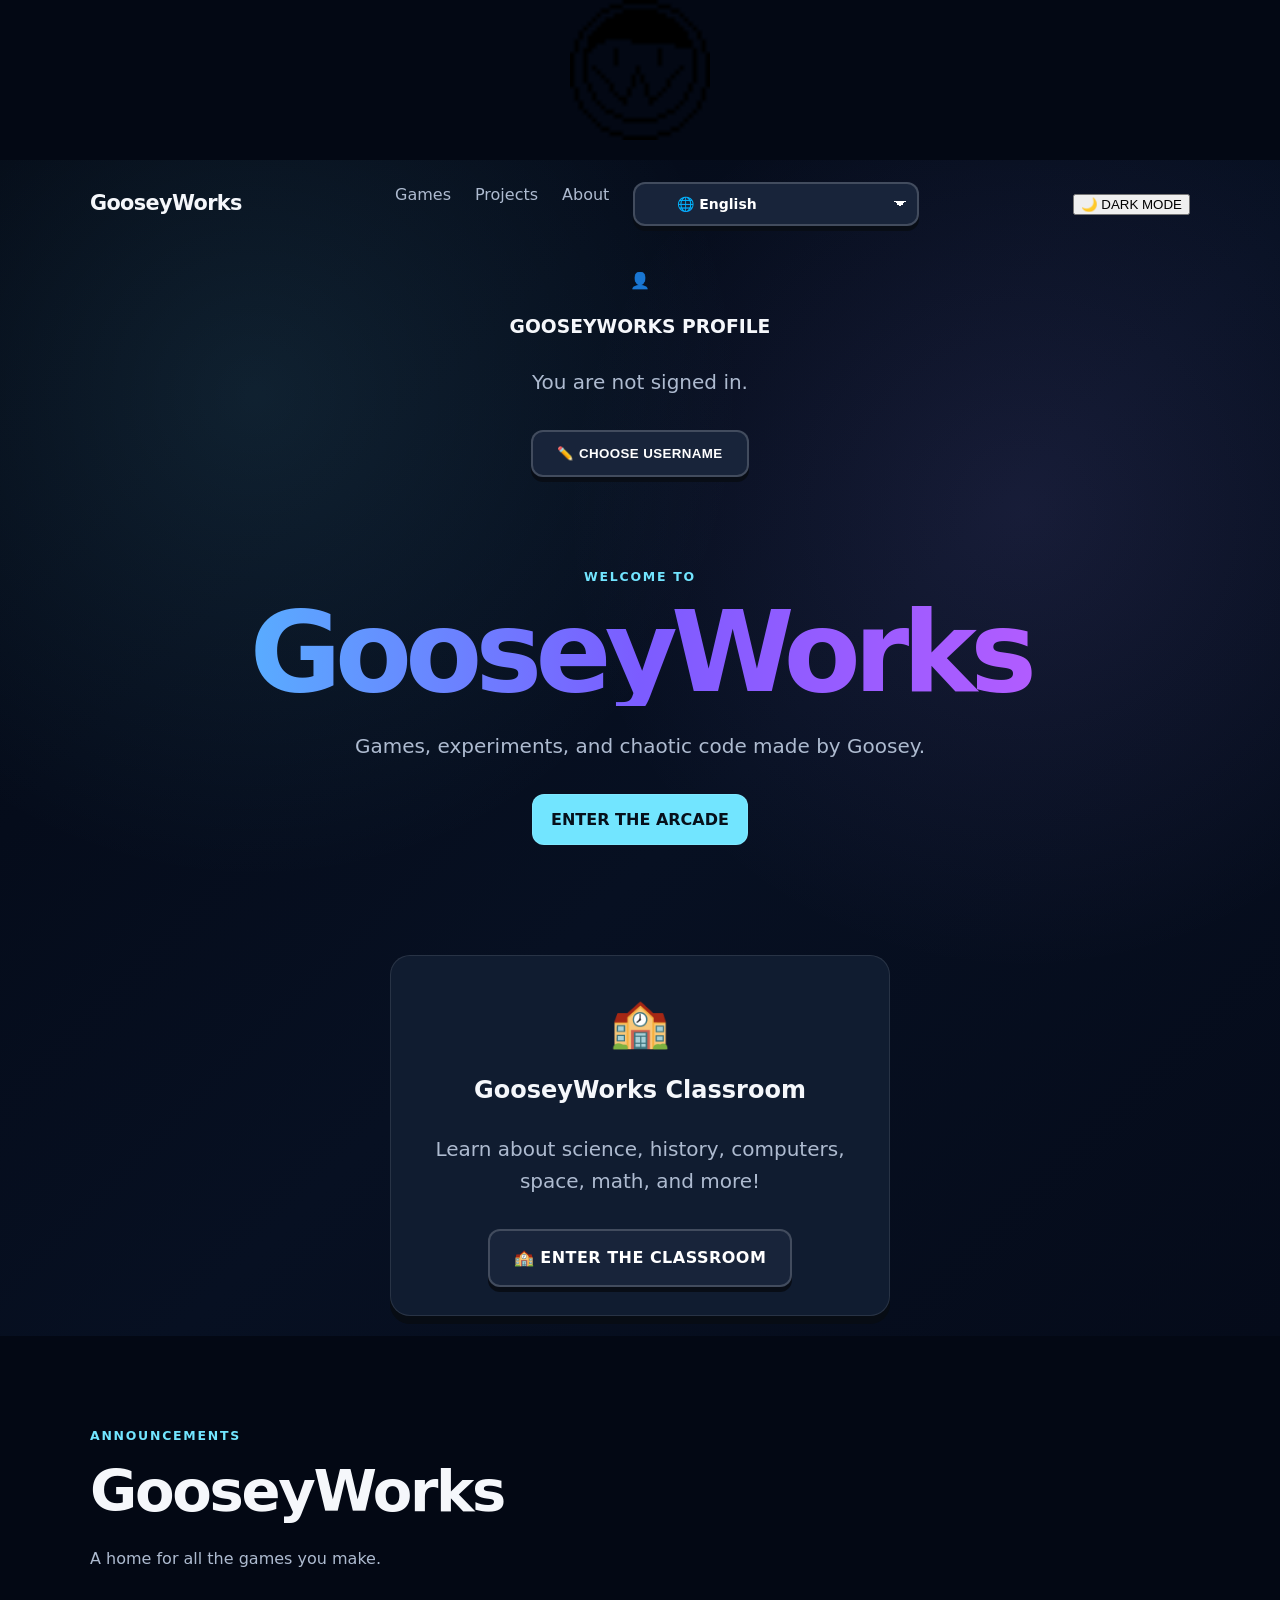
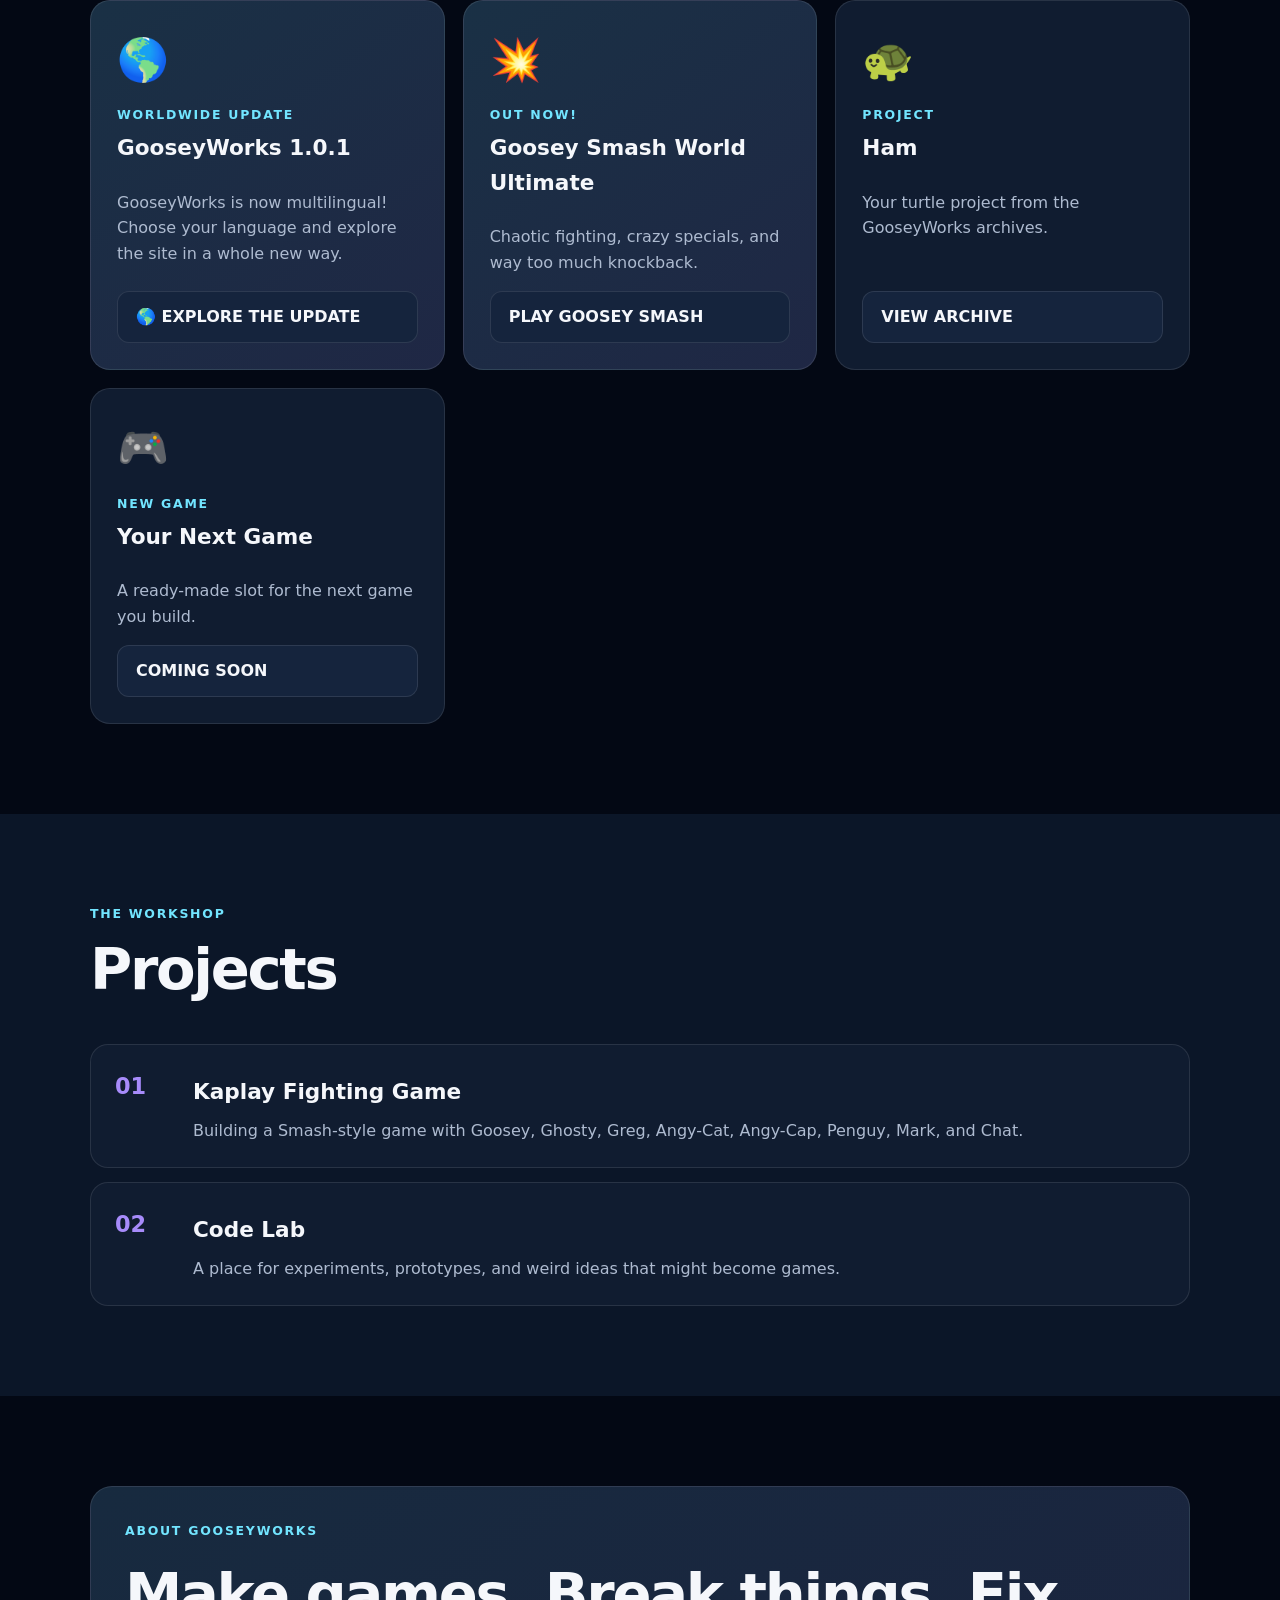
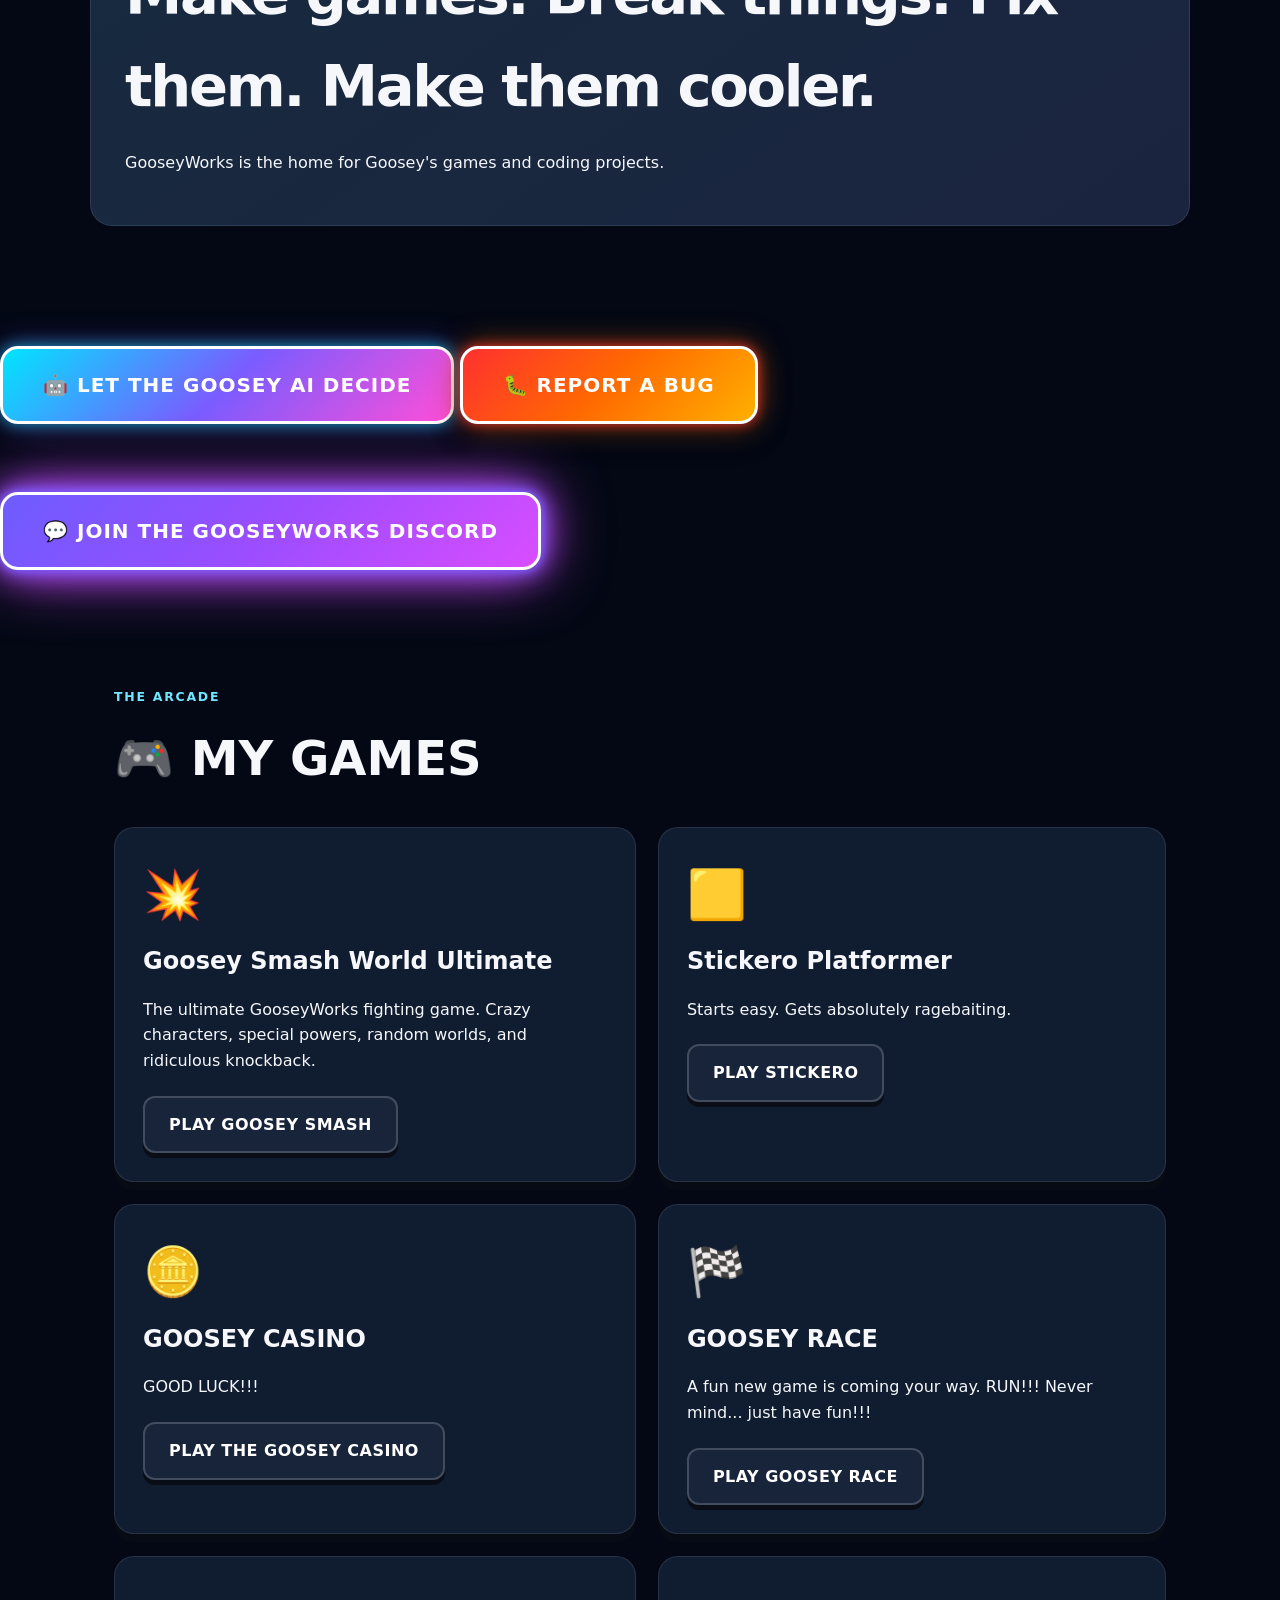
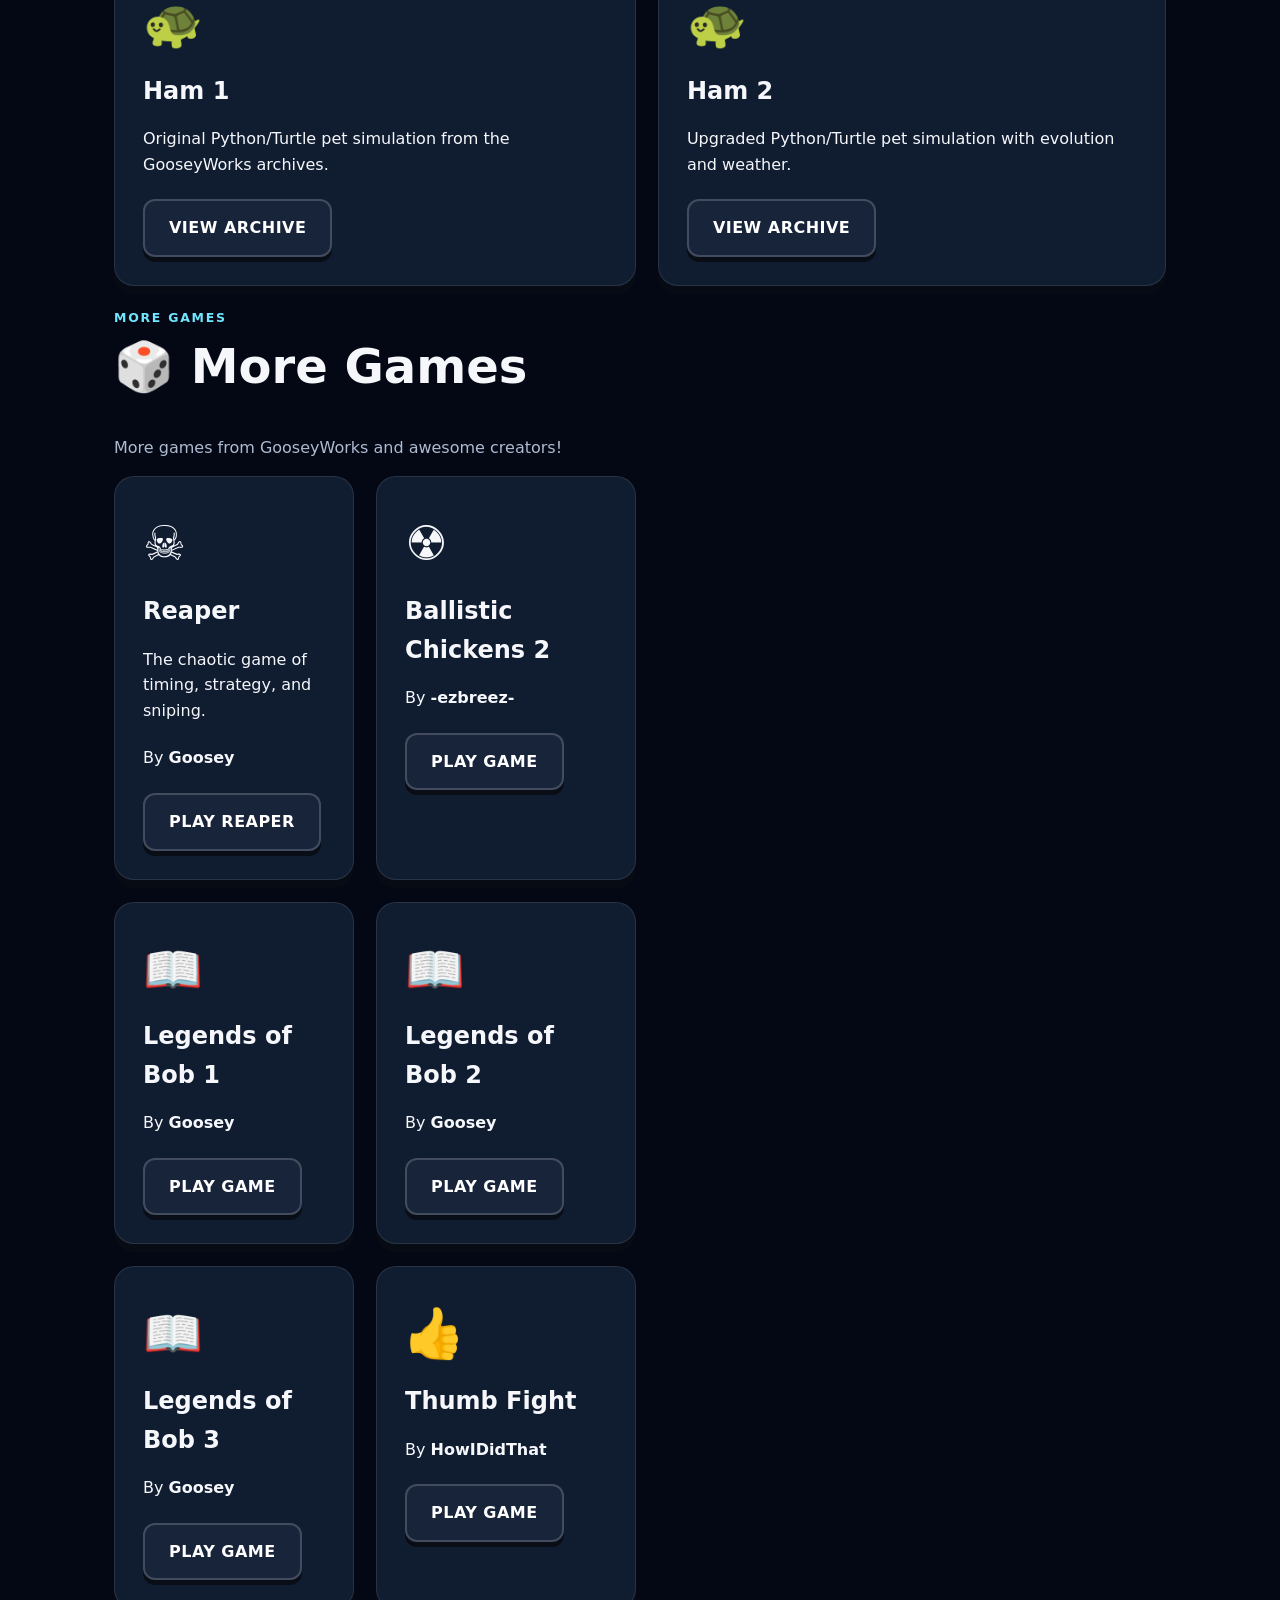
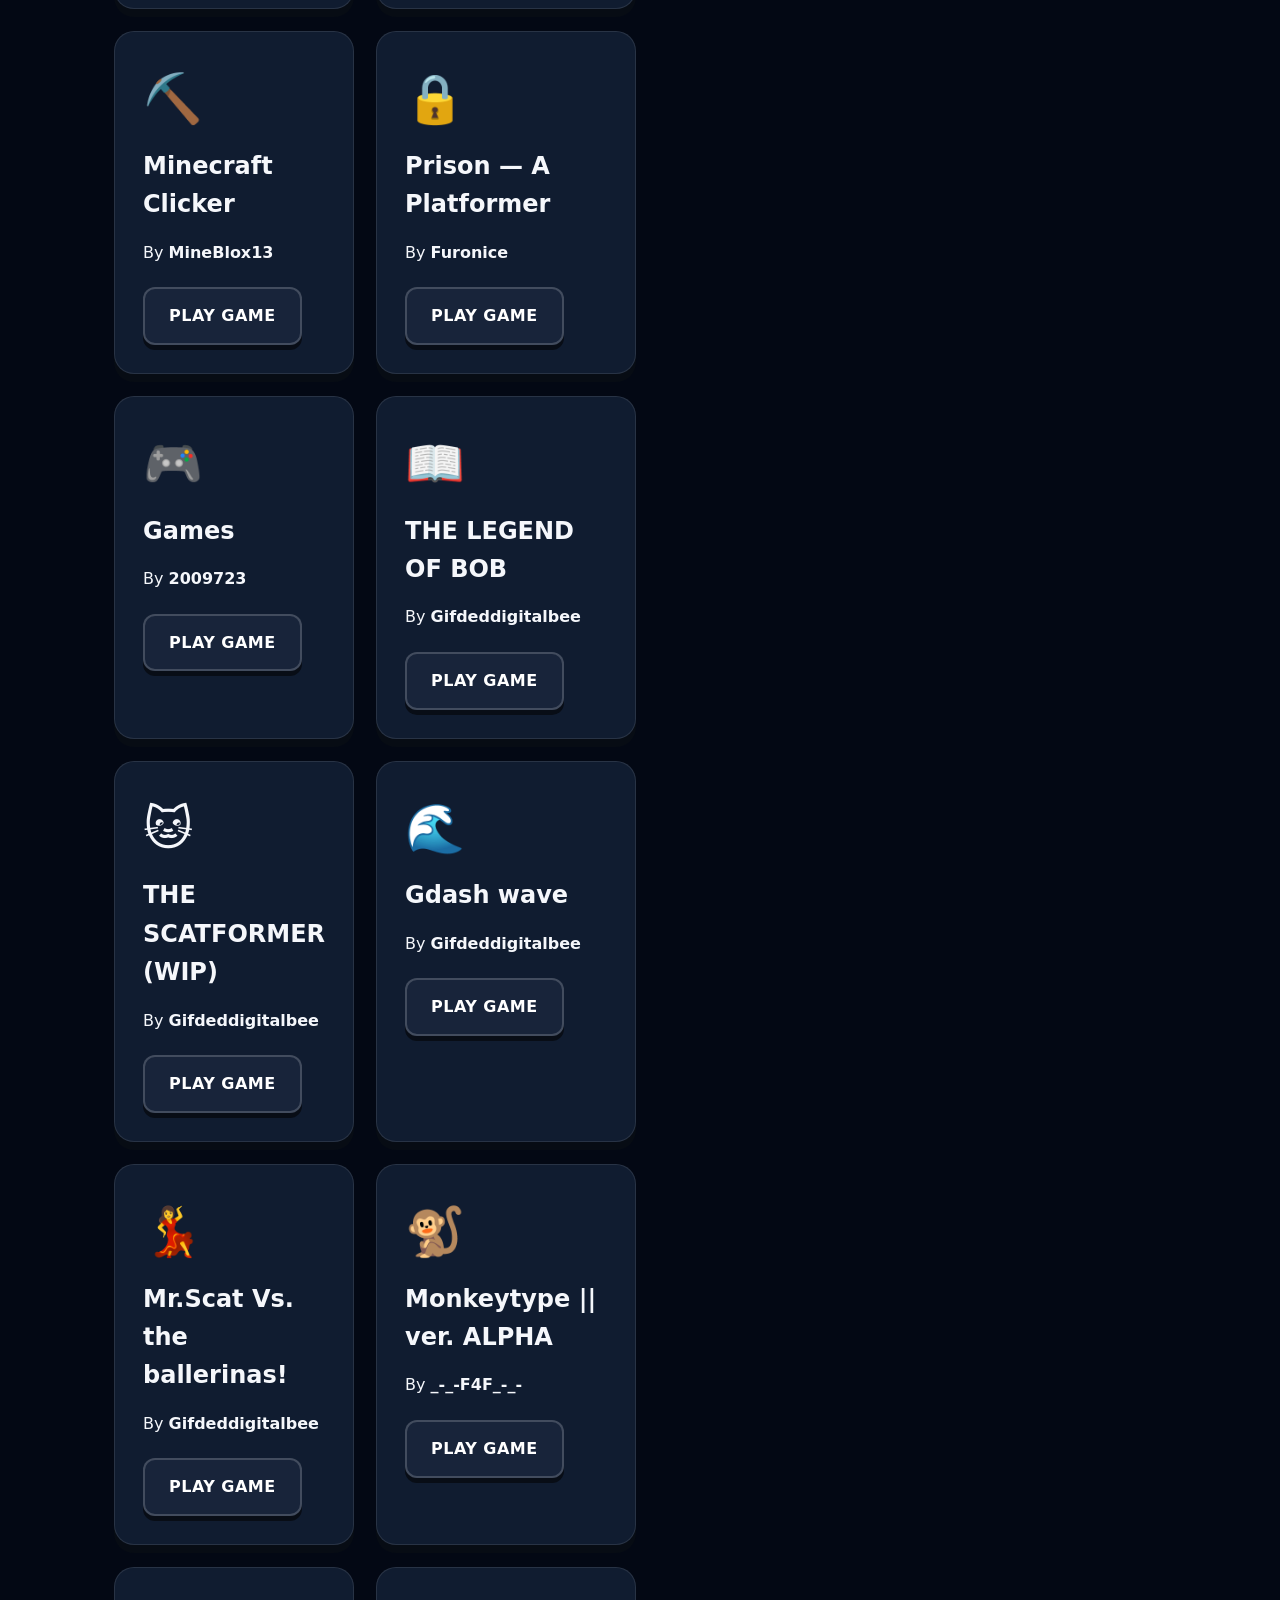
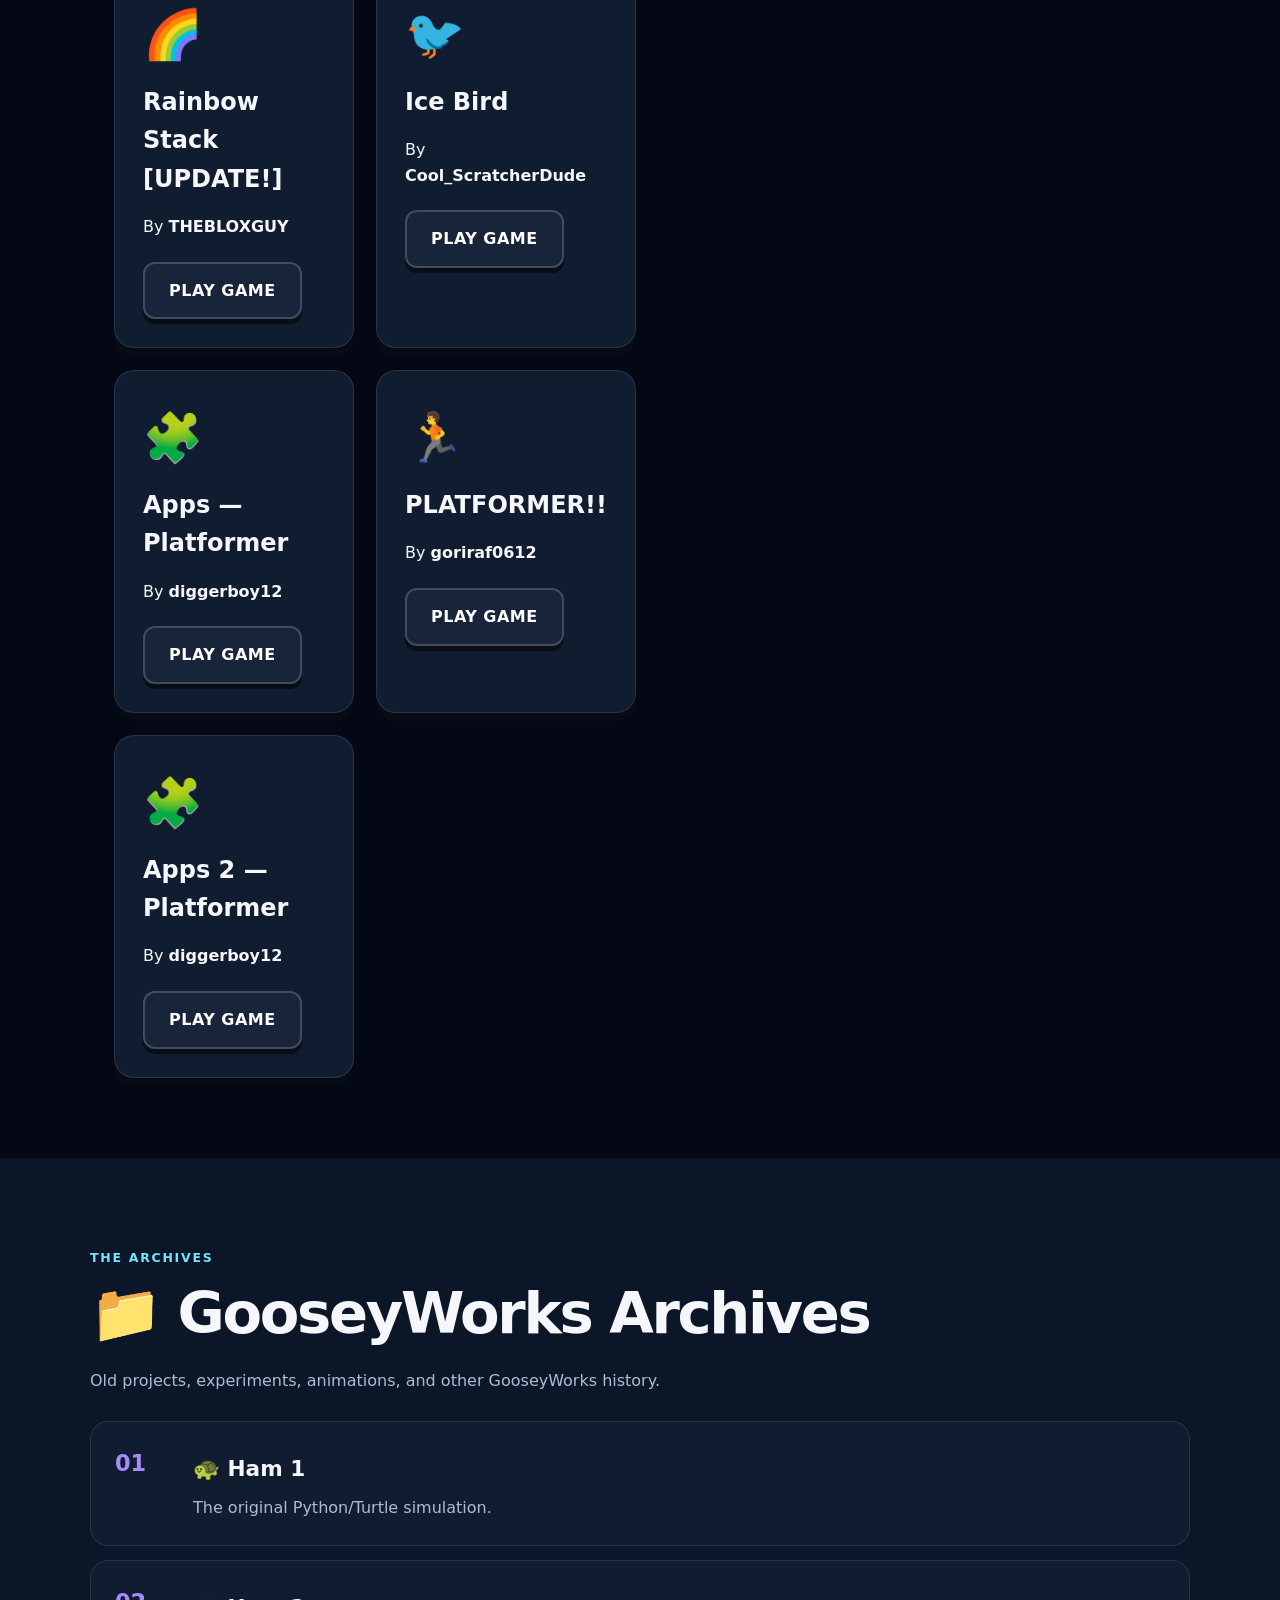
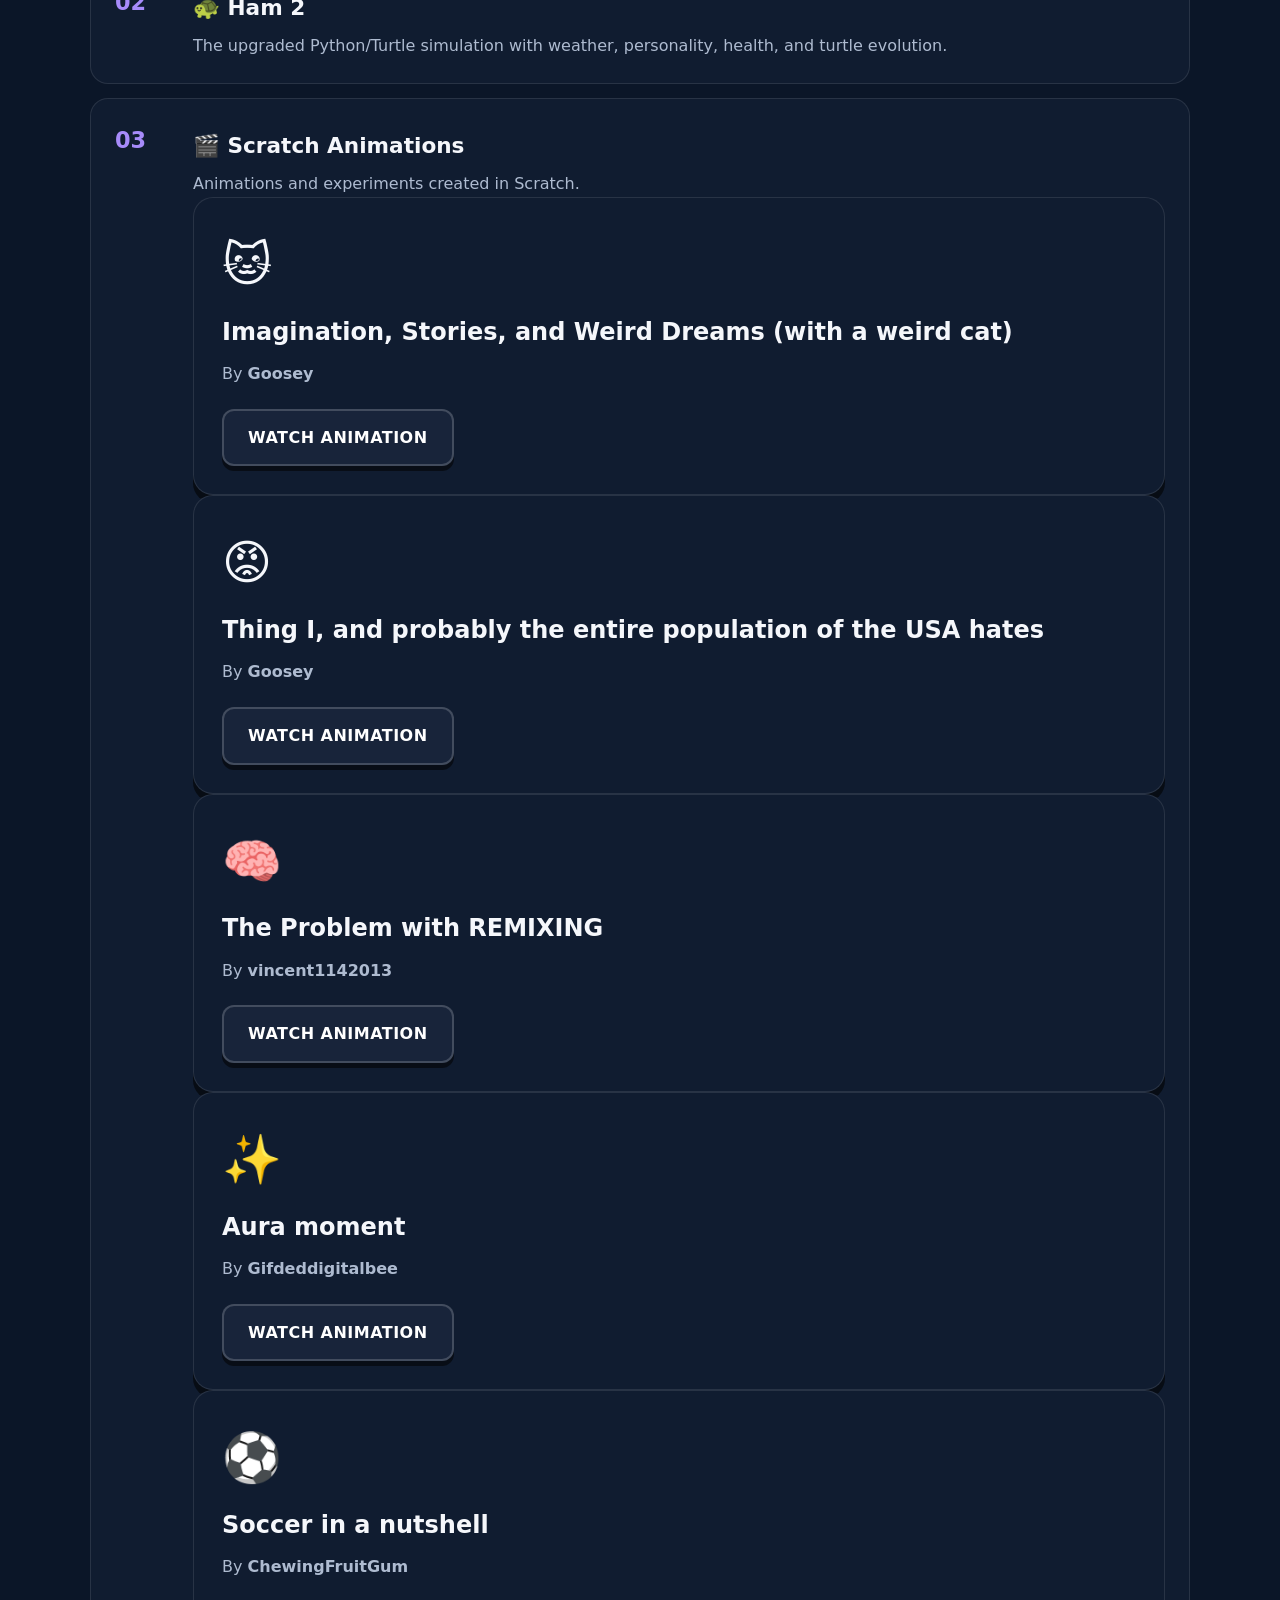
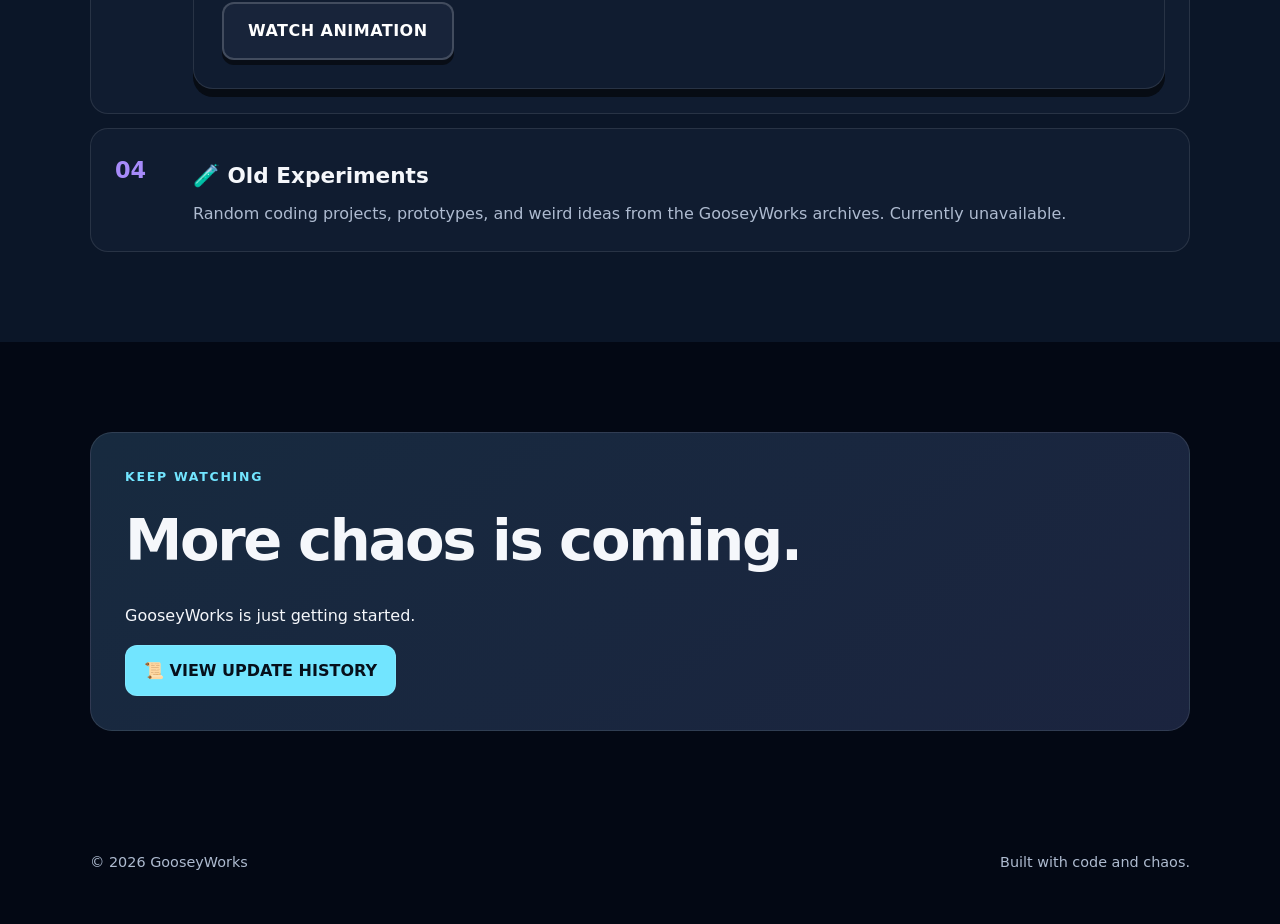
==== commit d3162da7: "Add dark mode button to navigation" ====
--- a/index.html
+++ b/index.html
@@ -53,7 +53,7 @@
         </select>
 
       </div>
-
+<button id="darkModeButton" onclick="toggleDarkMode()">🌙 DARK MODE</button>
     </nav>
 <div class="profile-card">
 
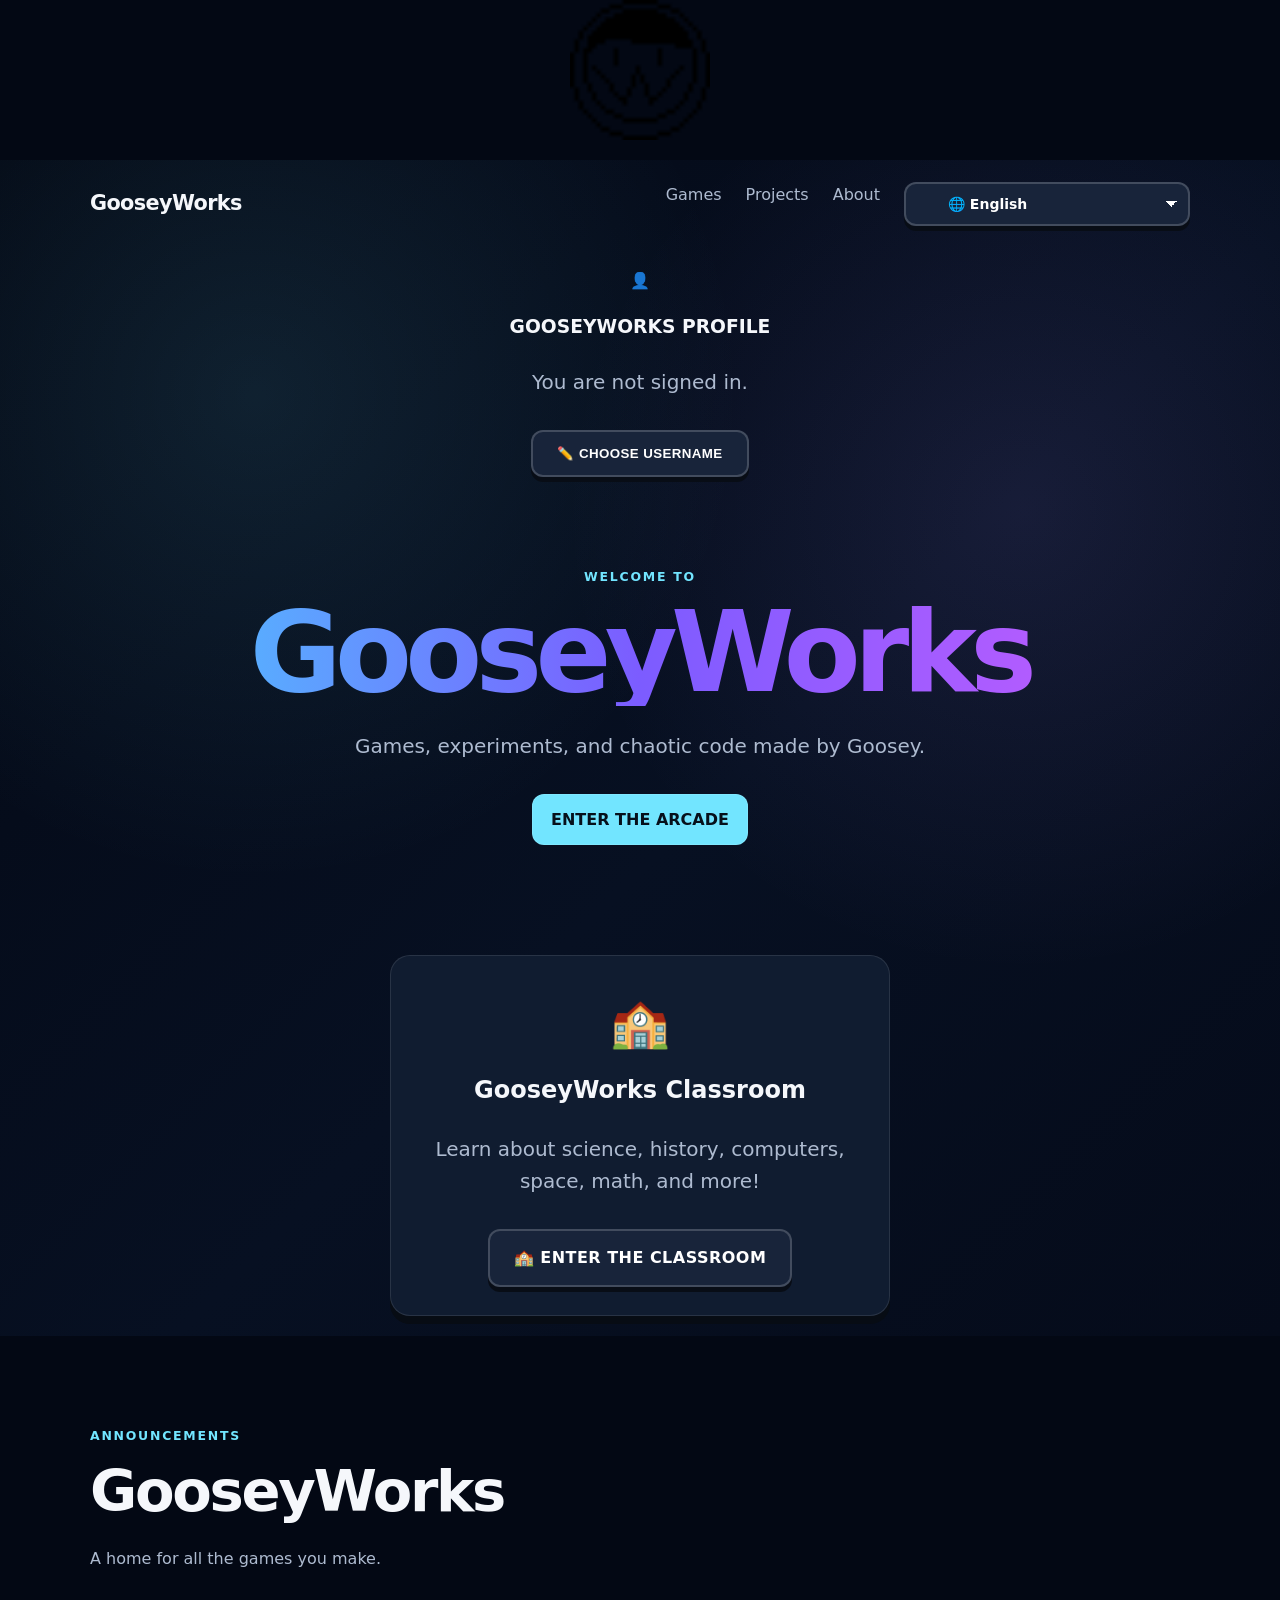
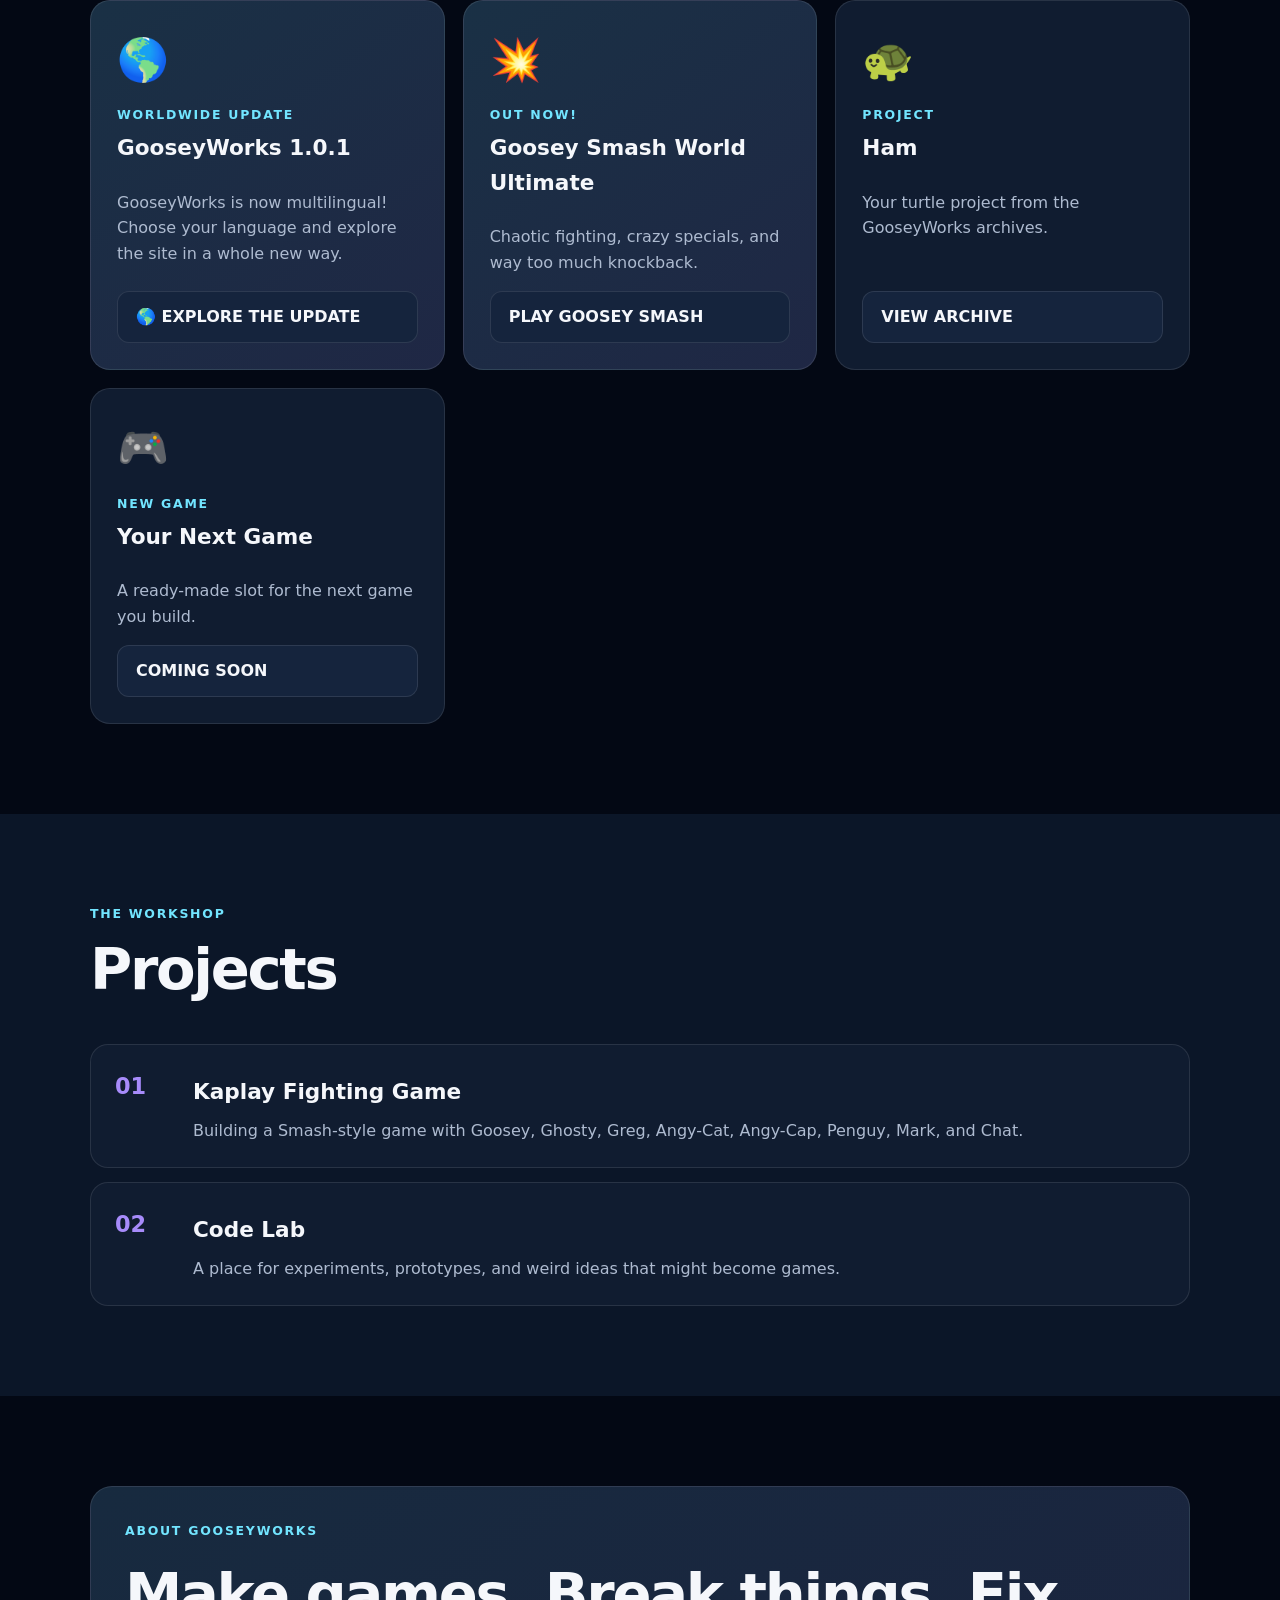
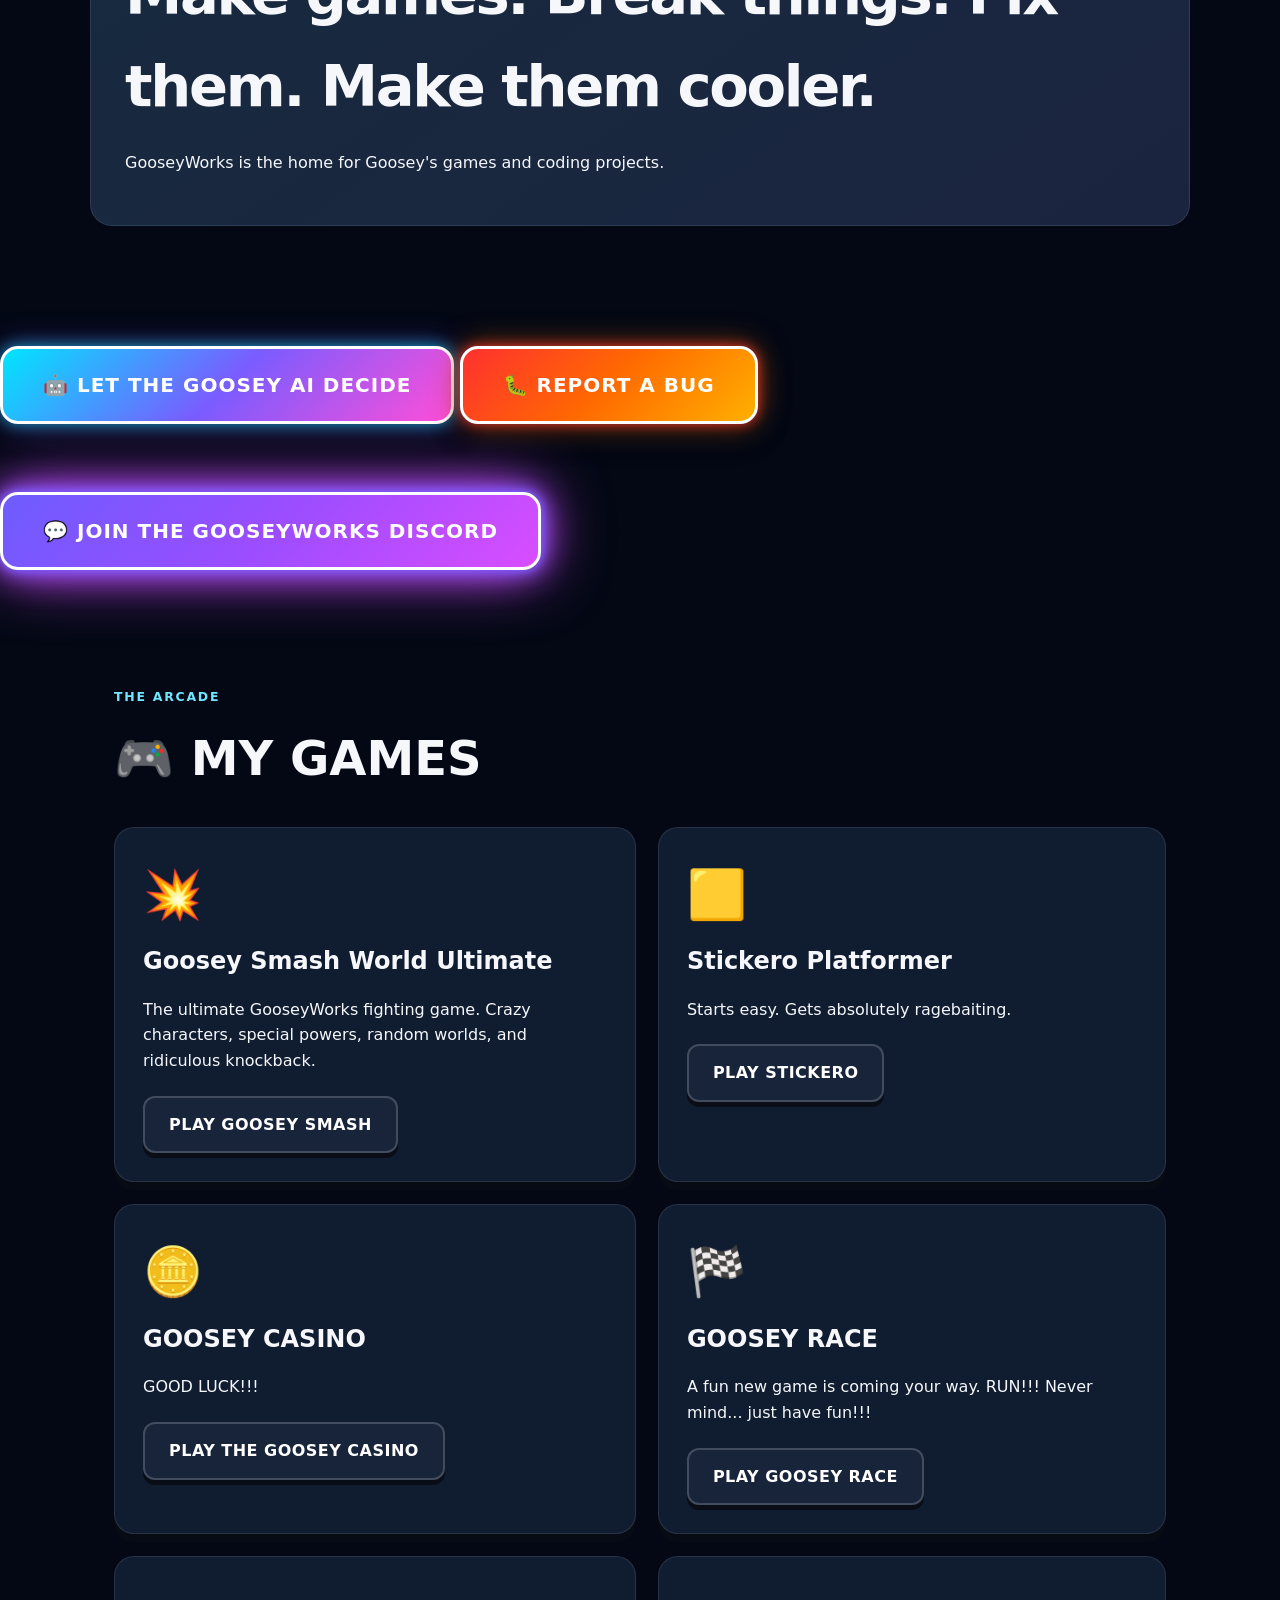
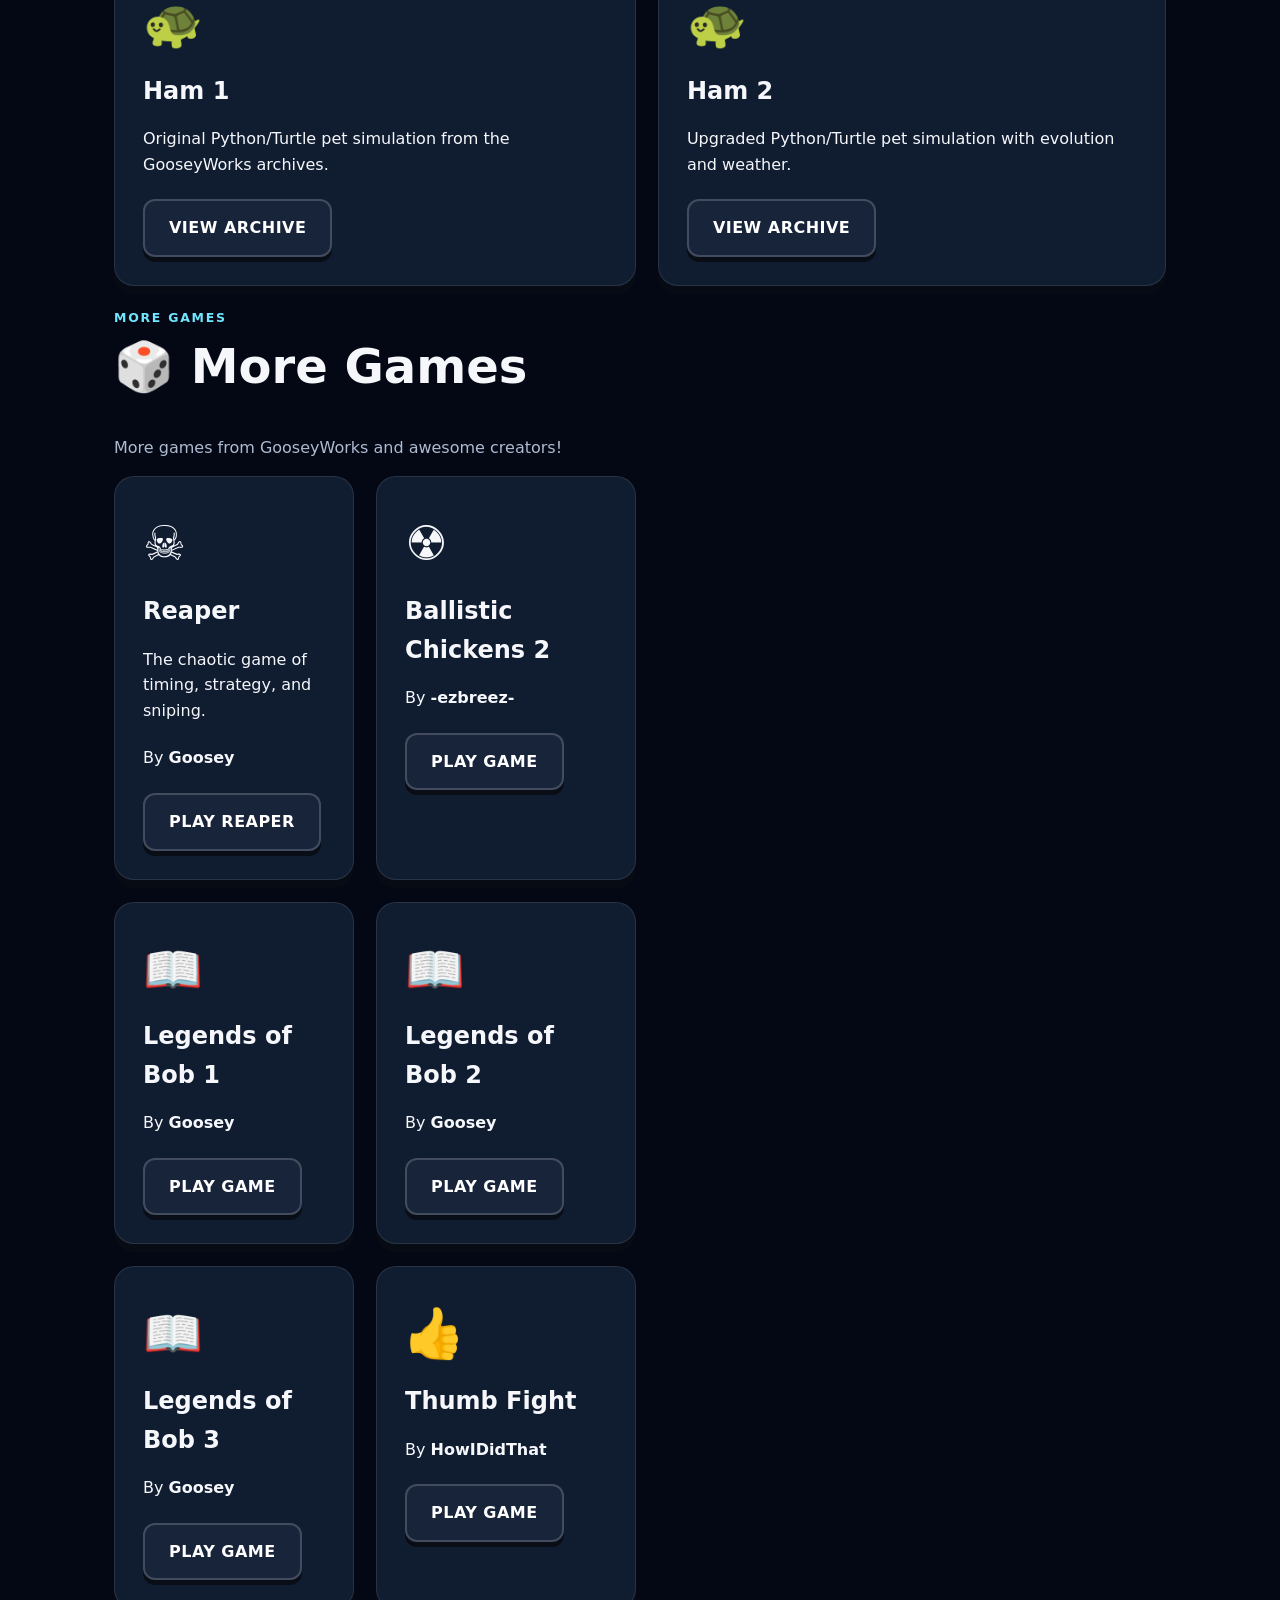
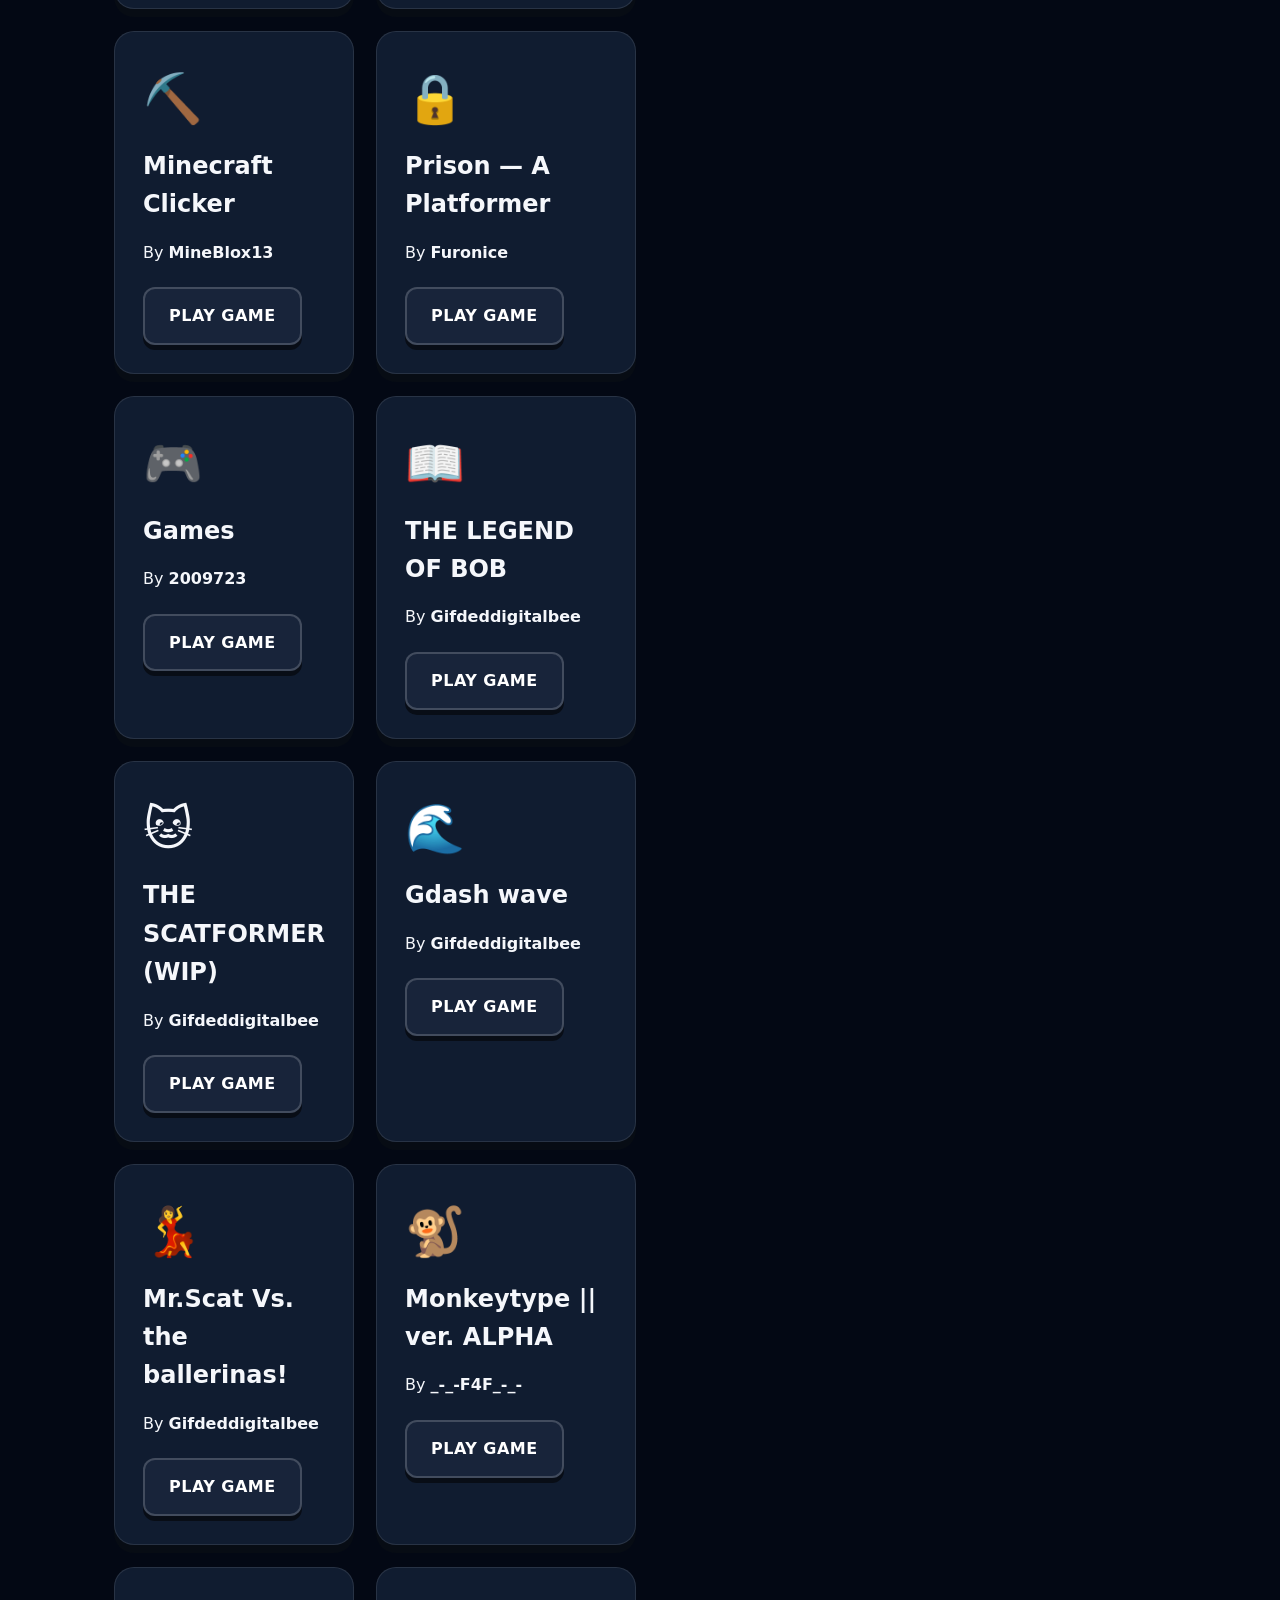
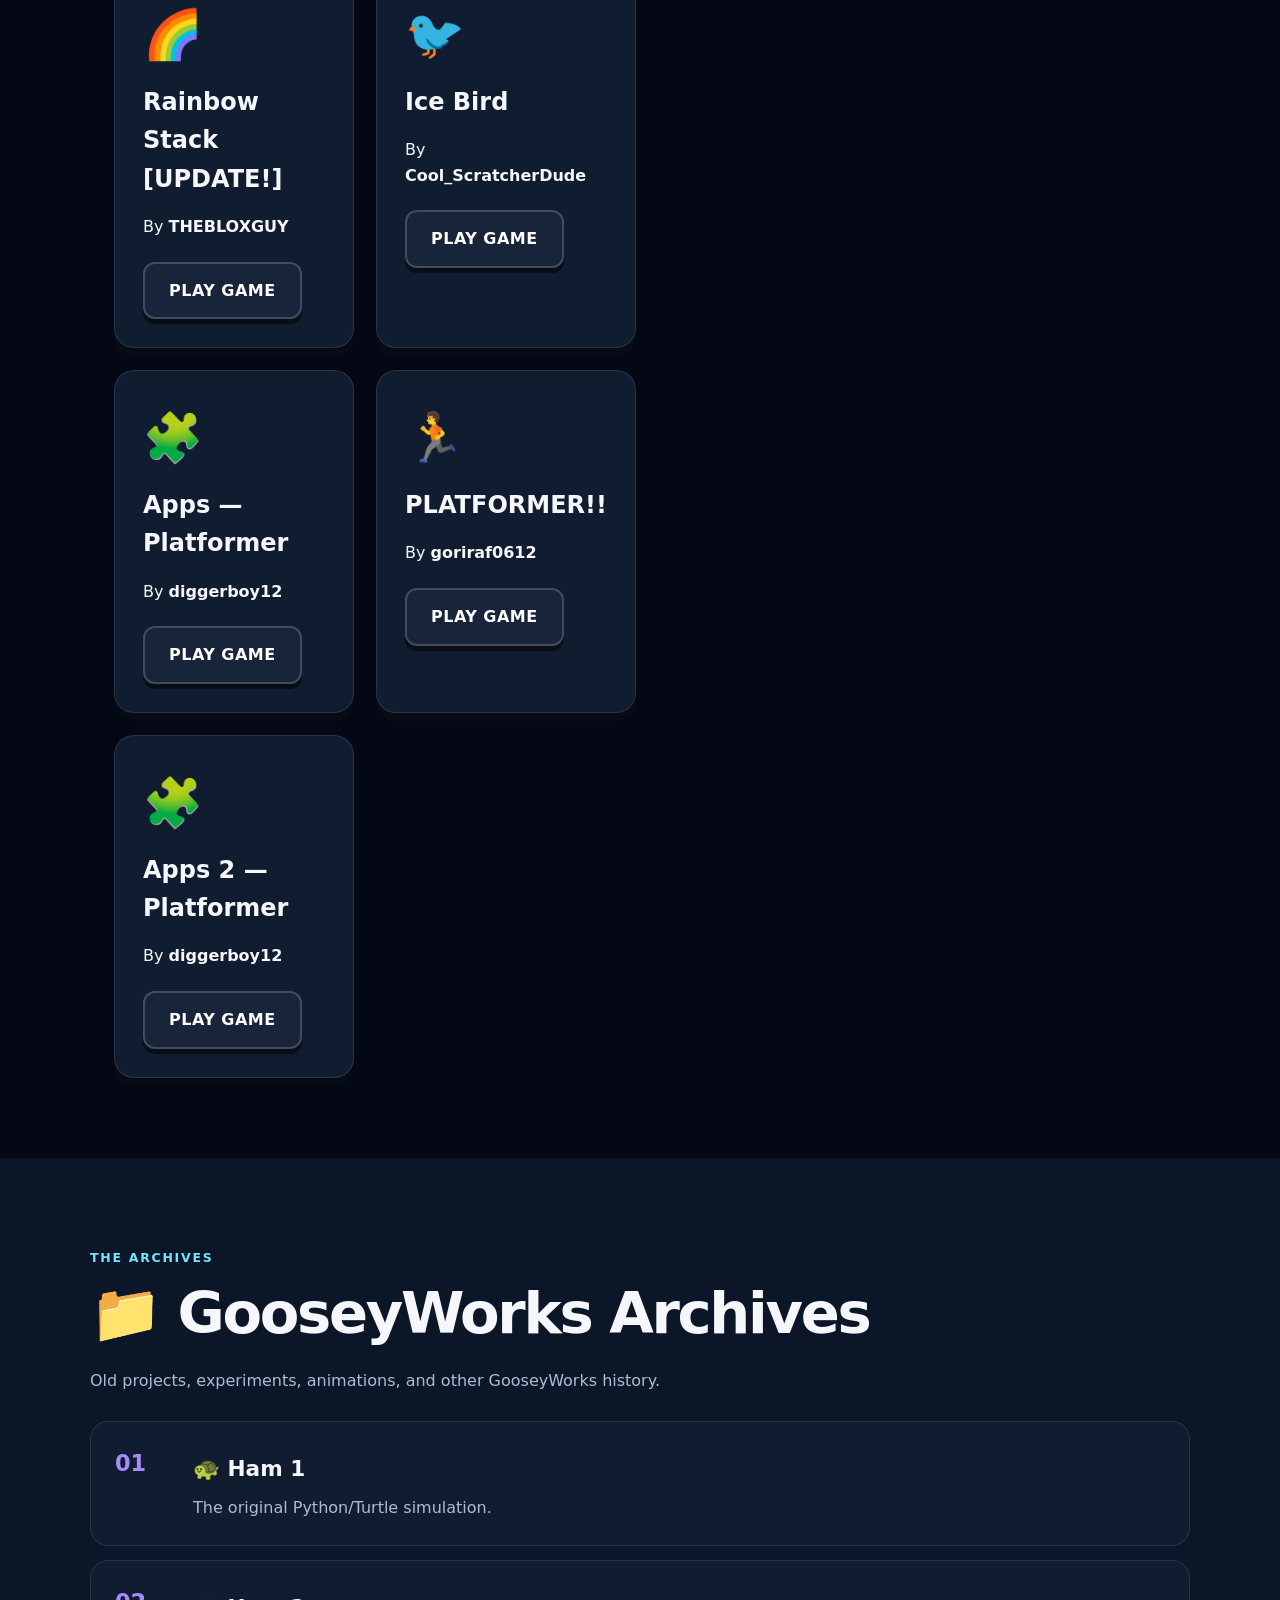
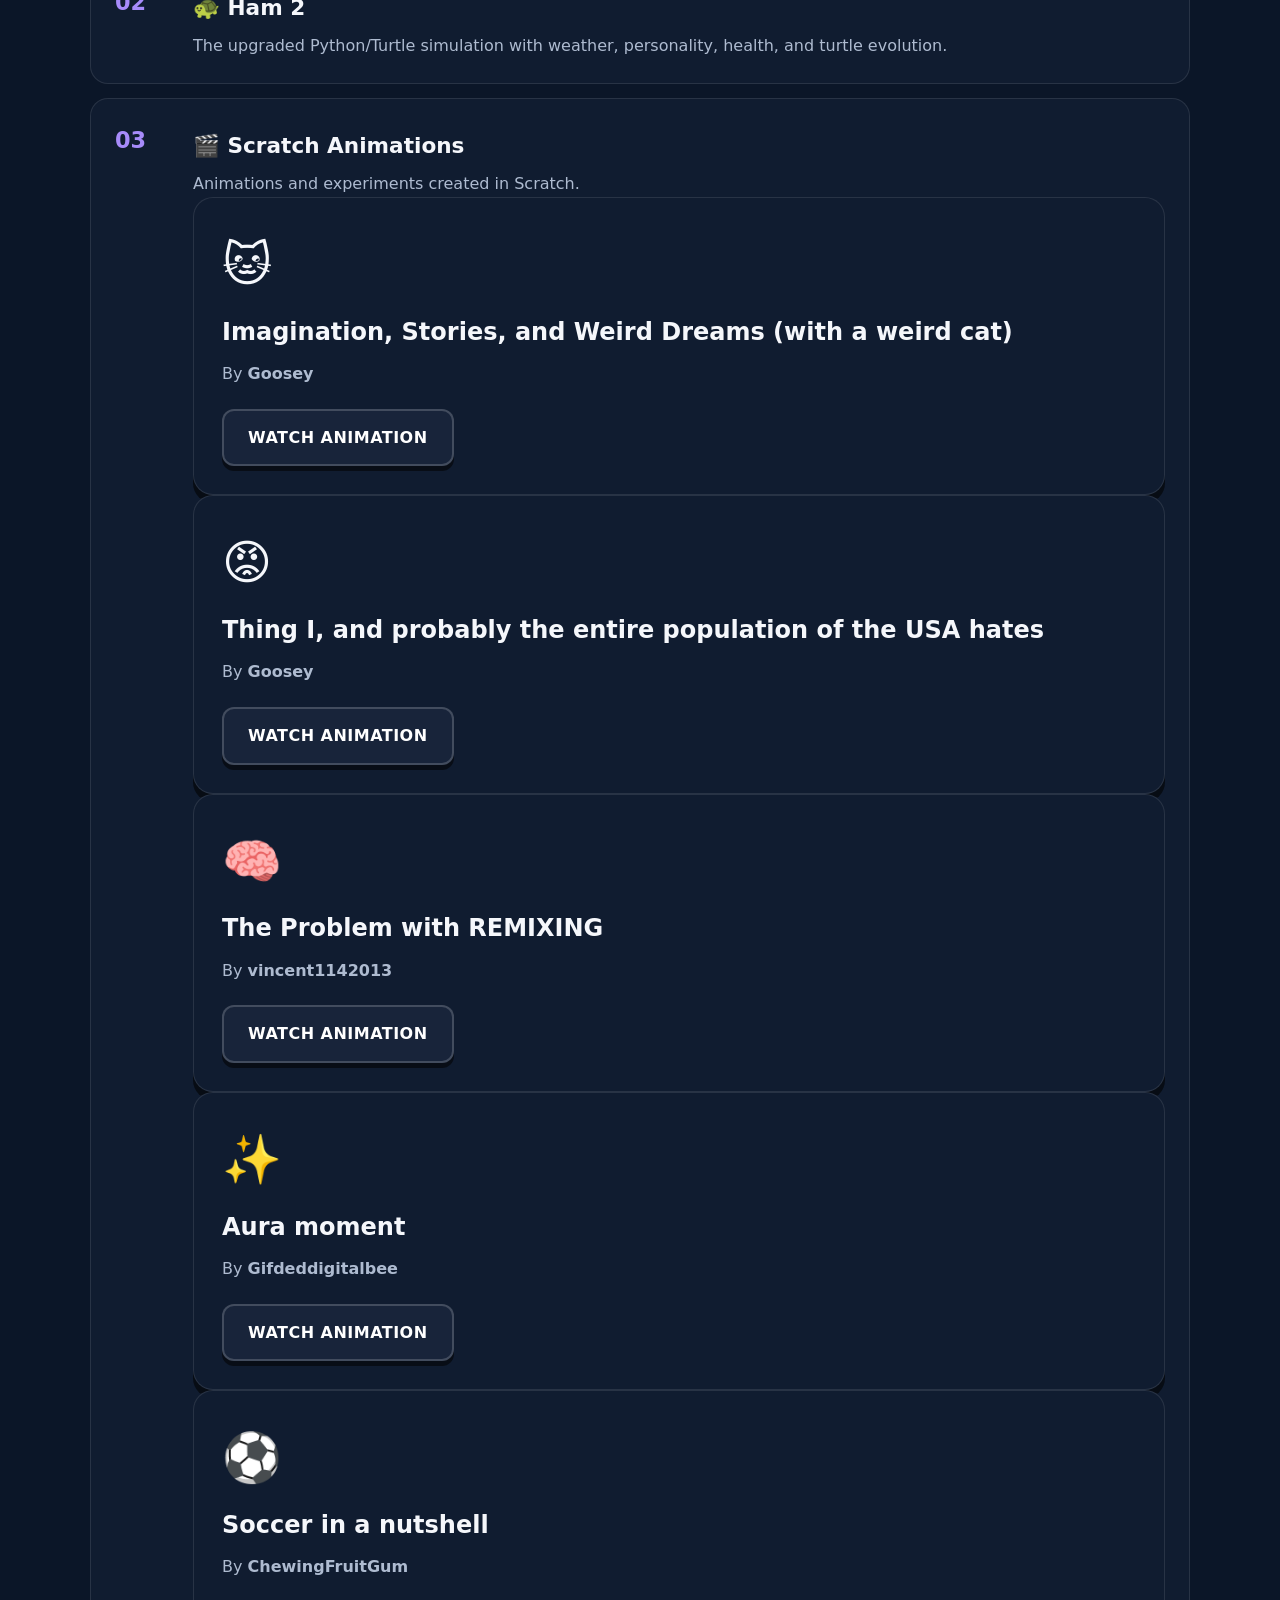
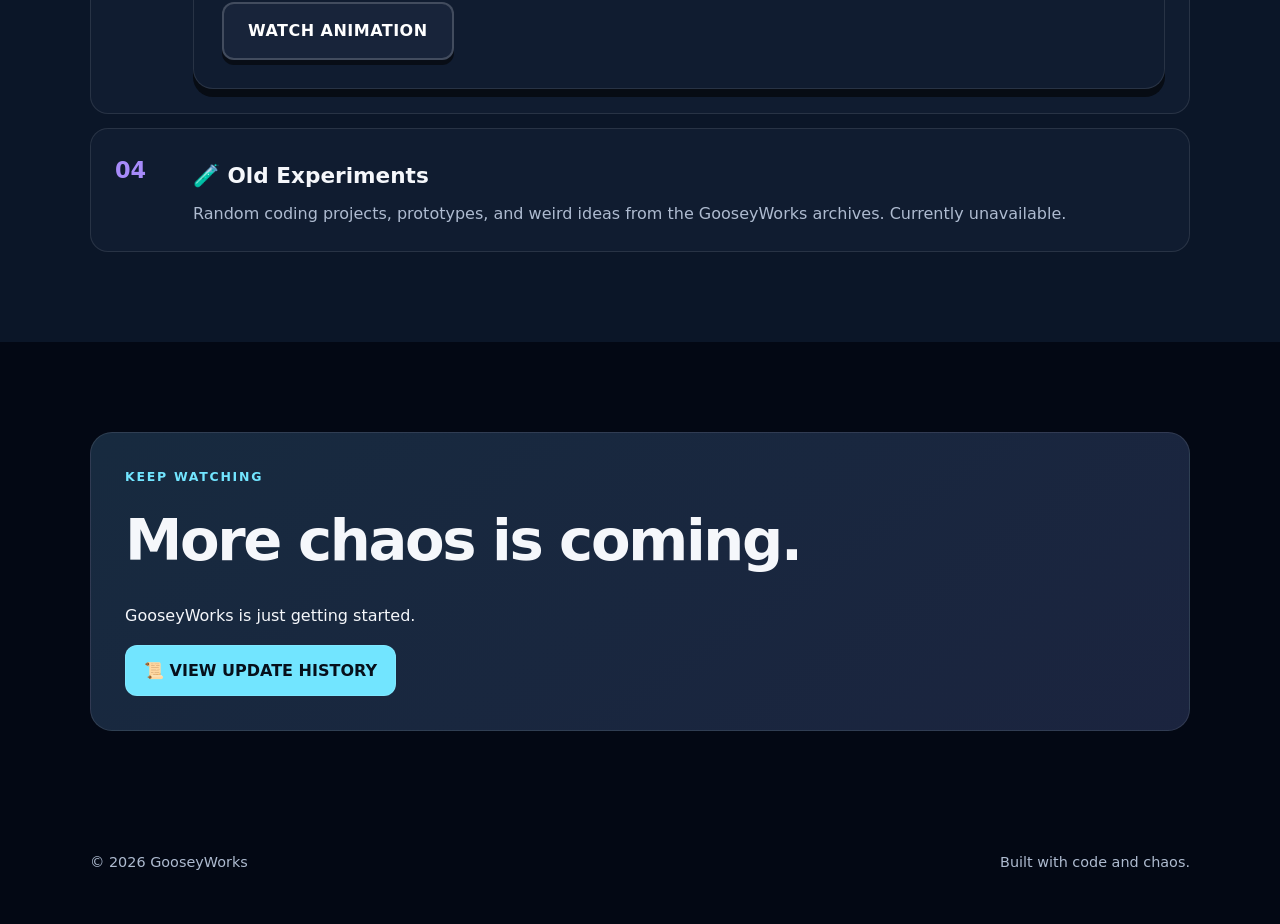
==== commit 3020e99a: "Remove dark mode button from navigation" ====
--- a/index.html
+++ b/index.html
@@ -53,7 +53,6 @@
         </select>
 
       </div>
-<button id="darkModeButton" onclick="toggleDarkMode()">🌙 DARK MODE</button>
     </nav>
 <div class="profile-card">
 
